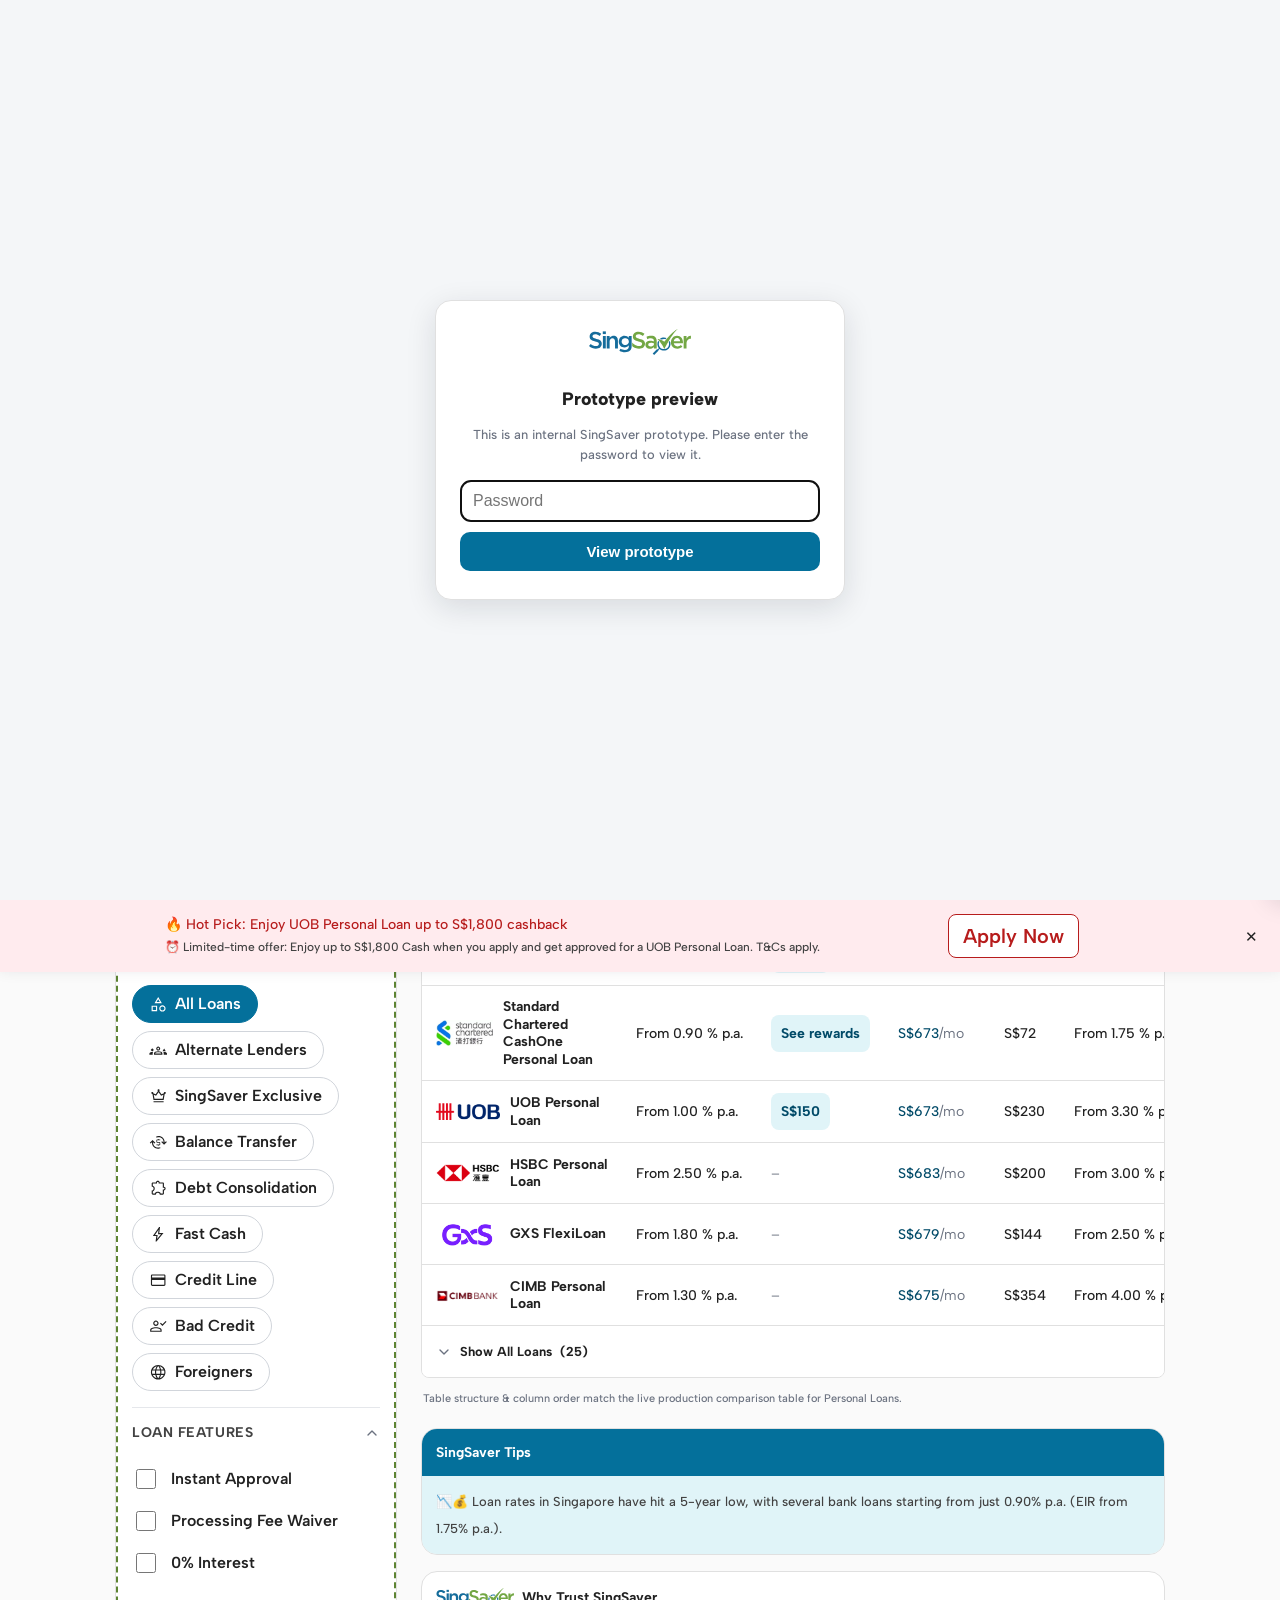
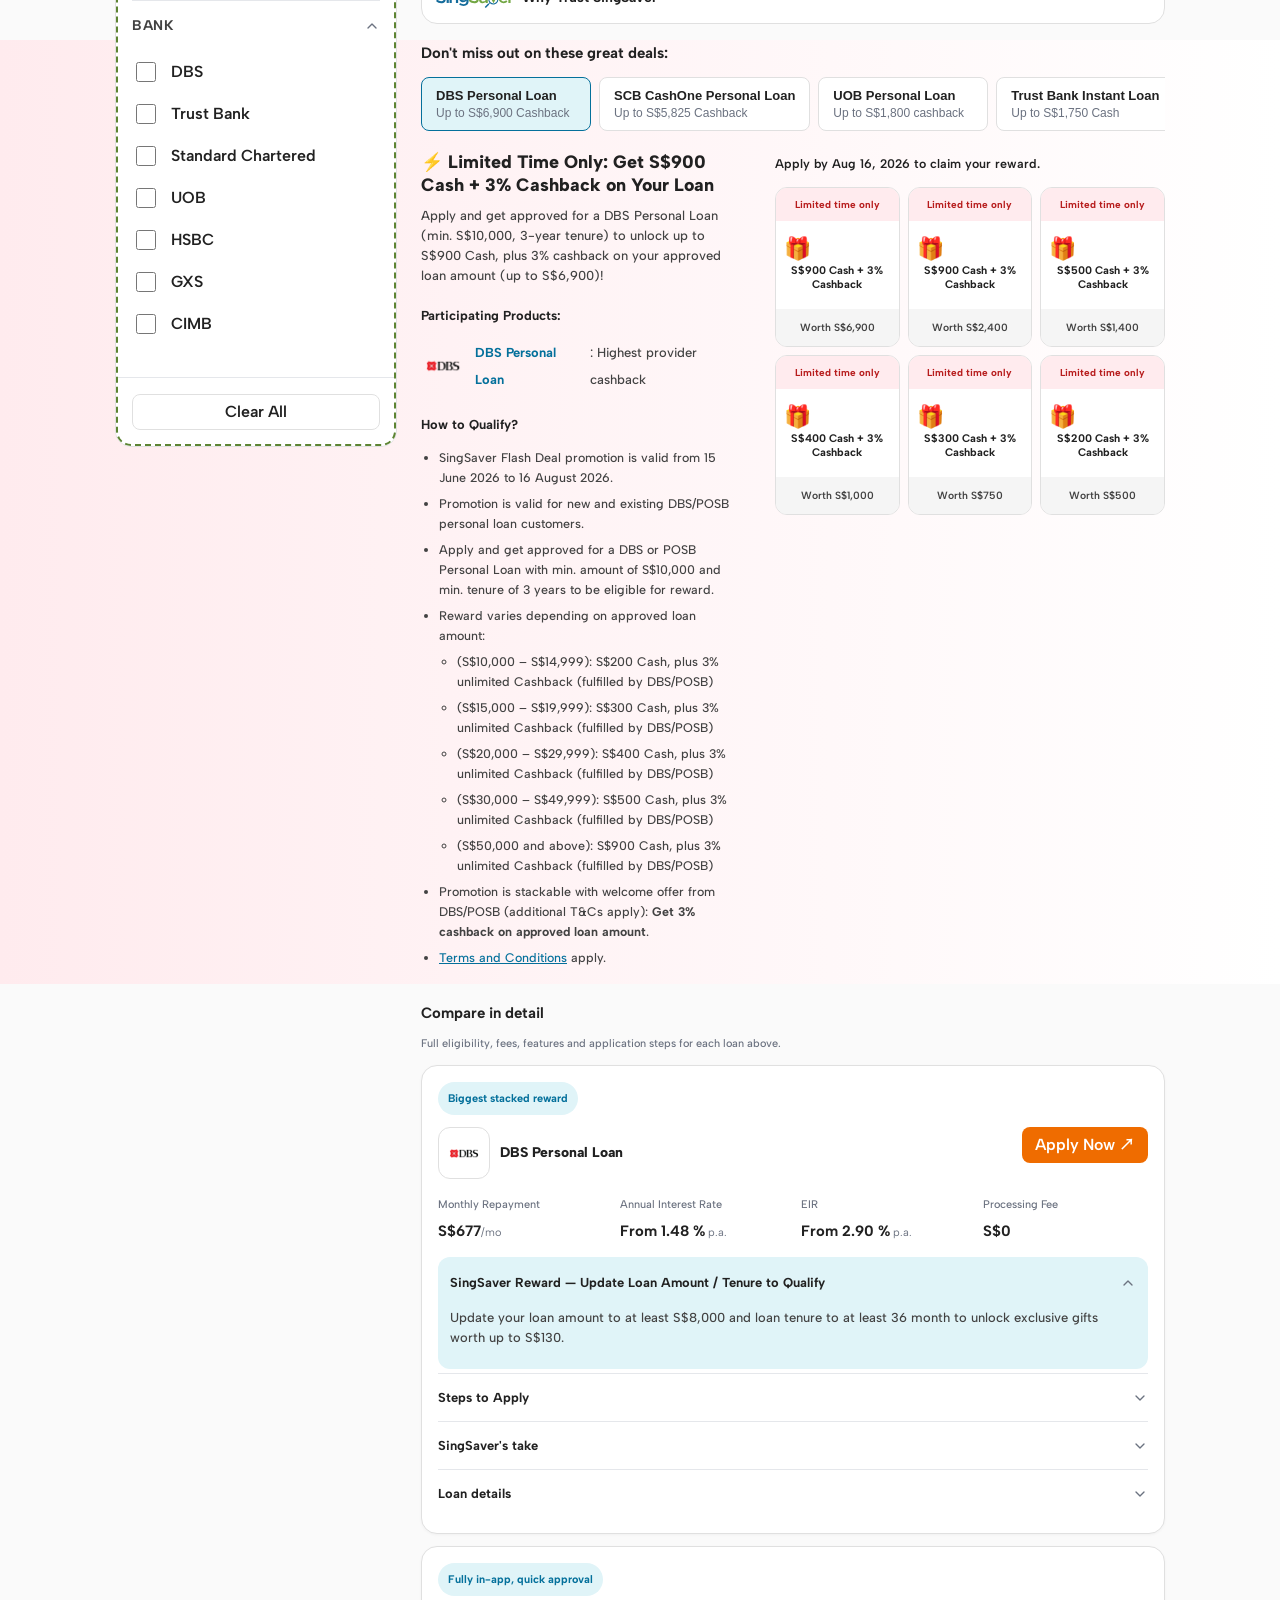
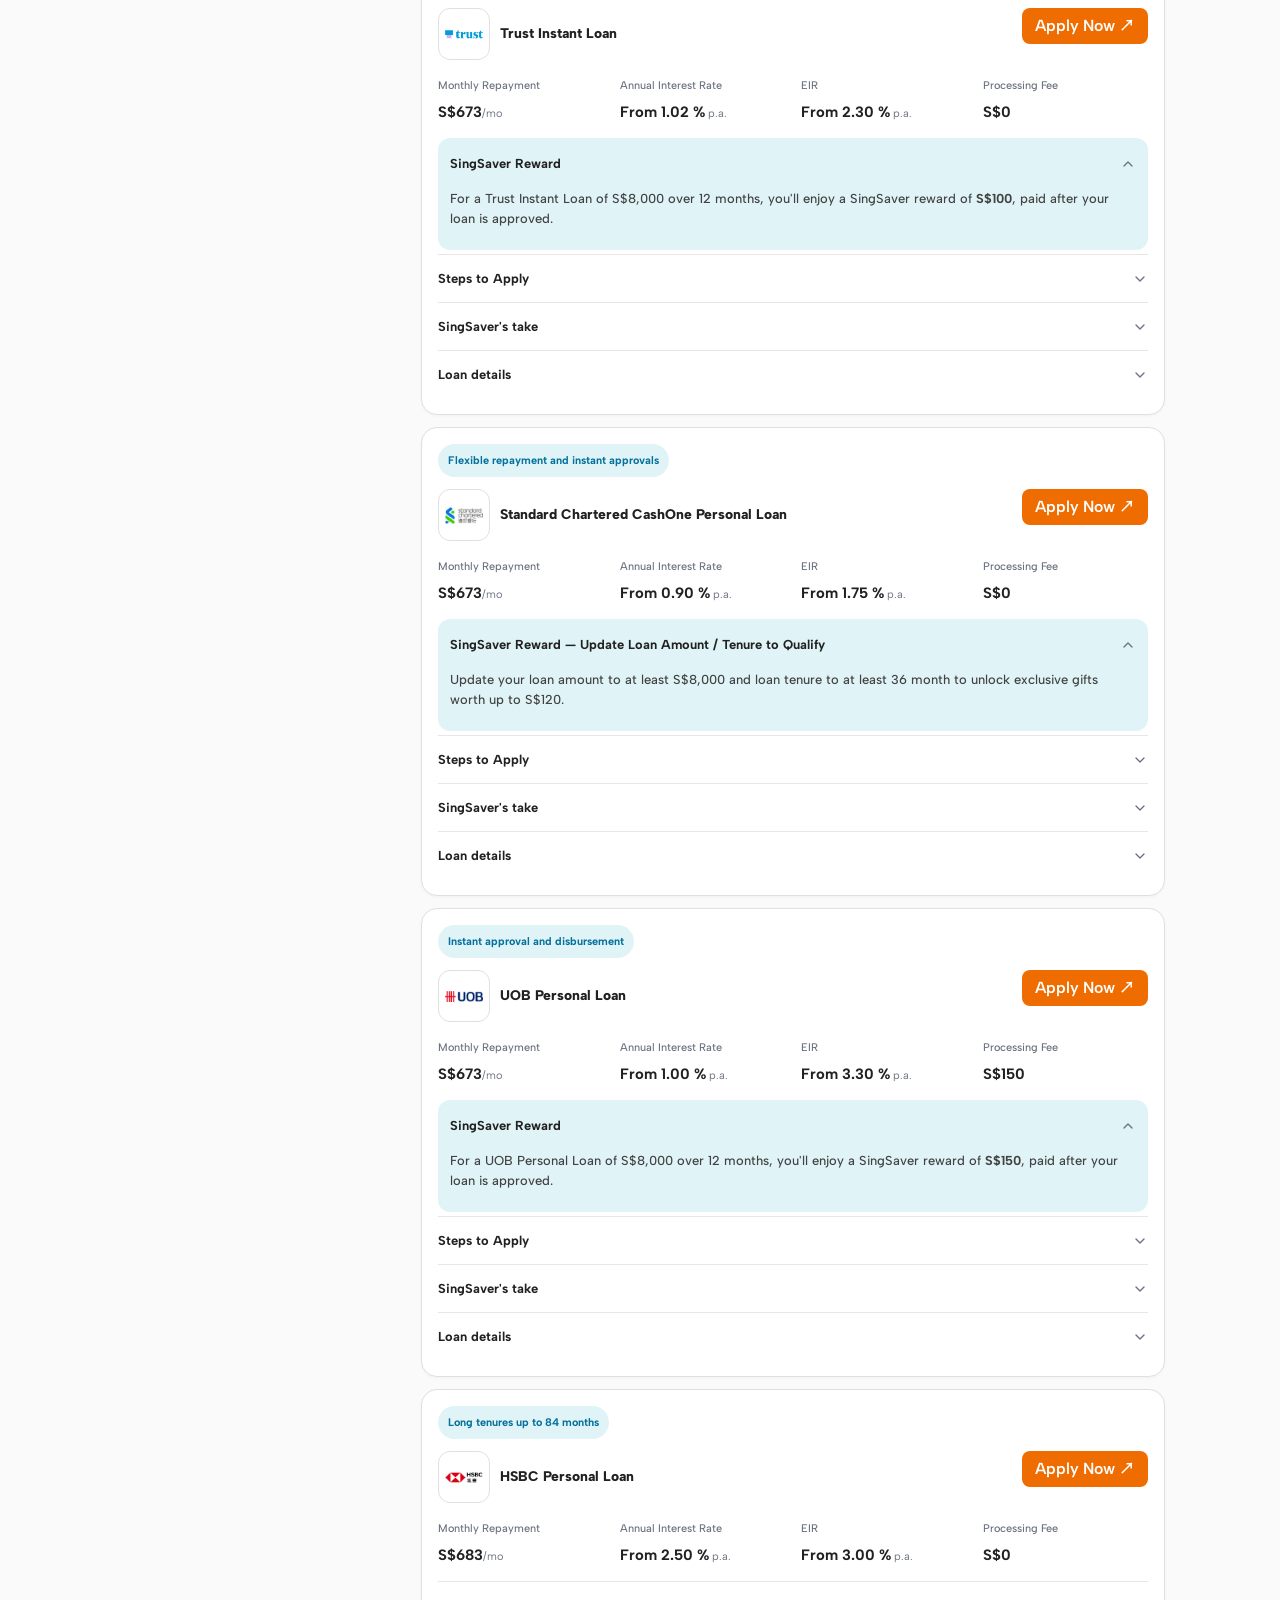
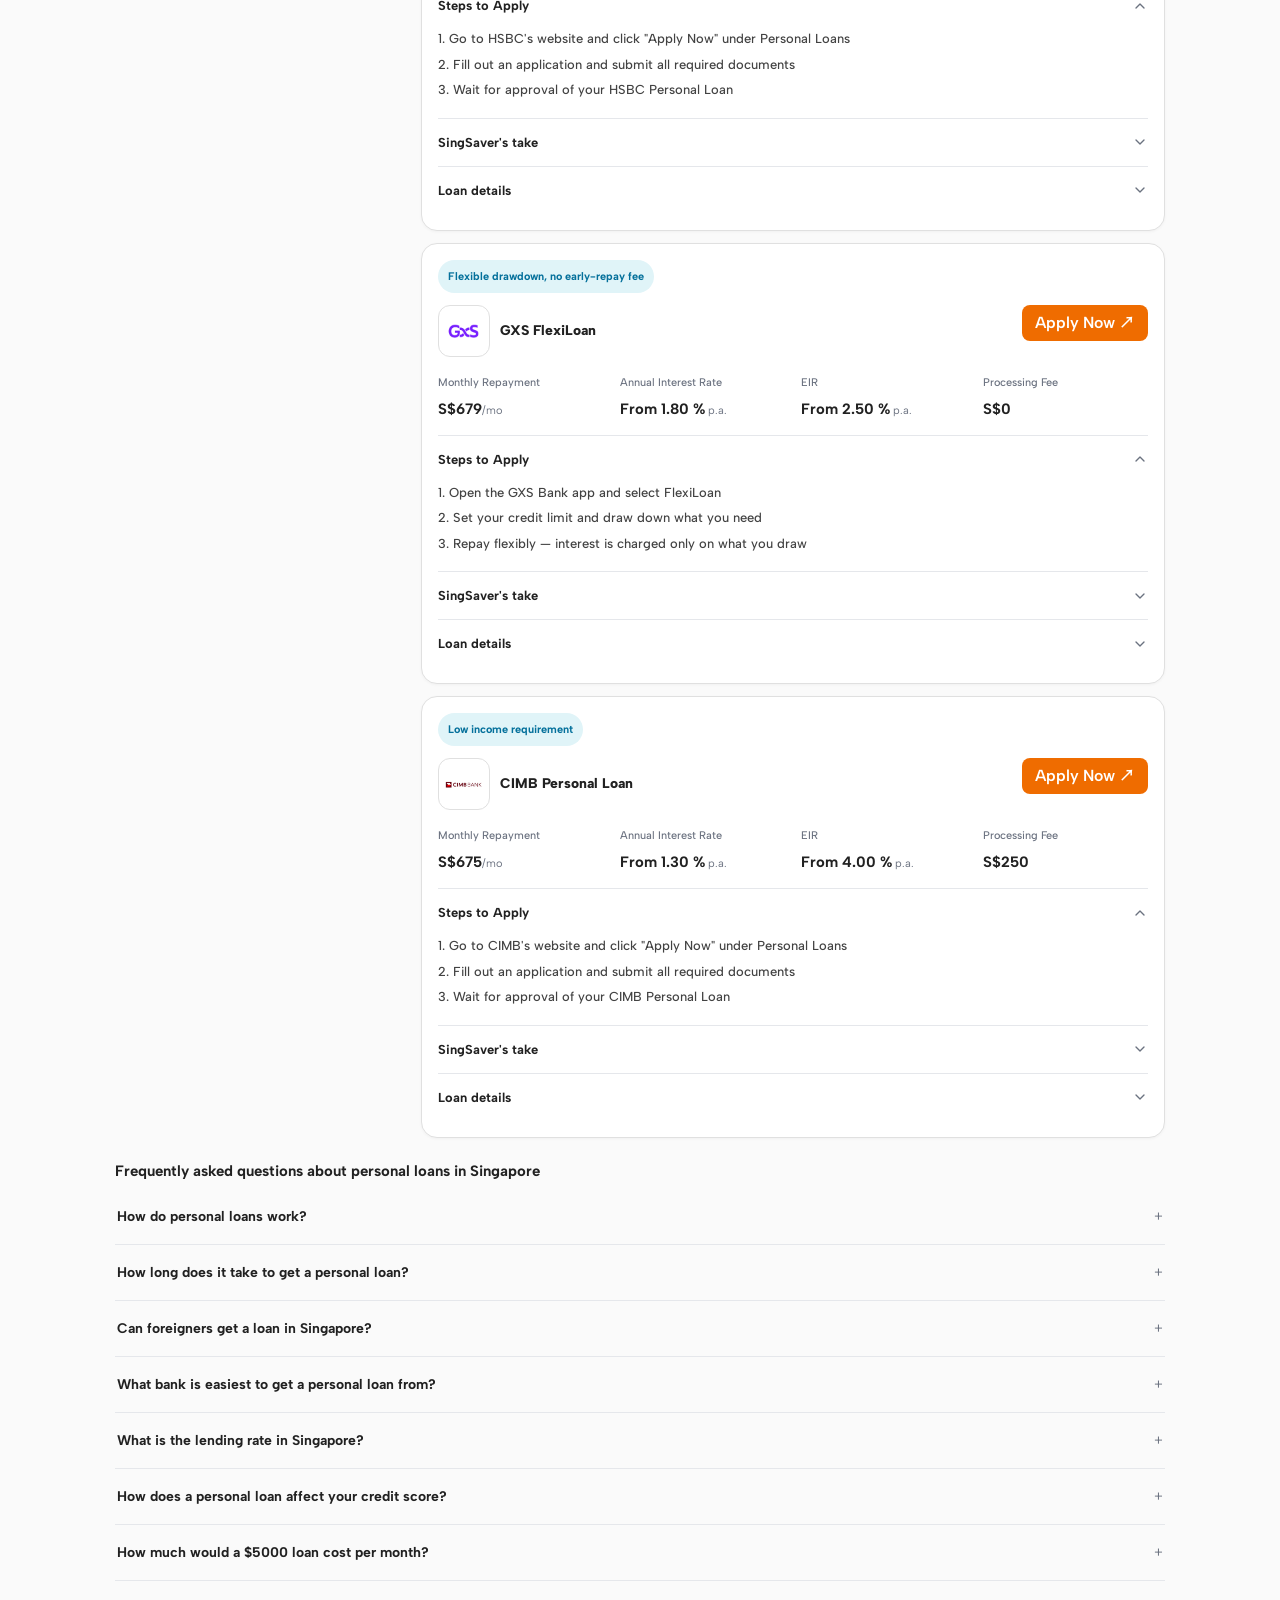
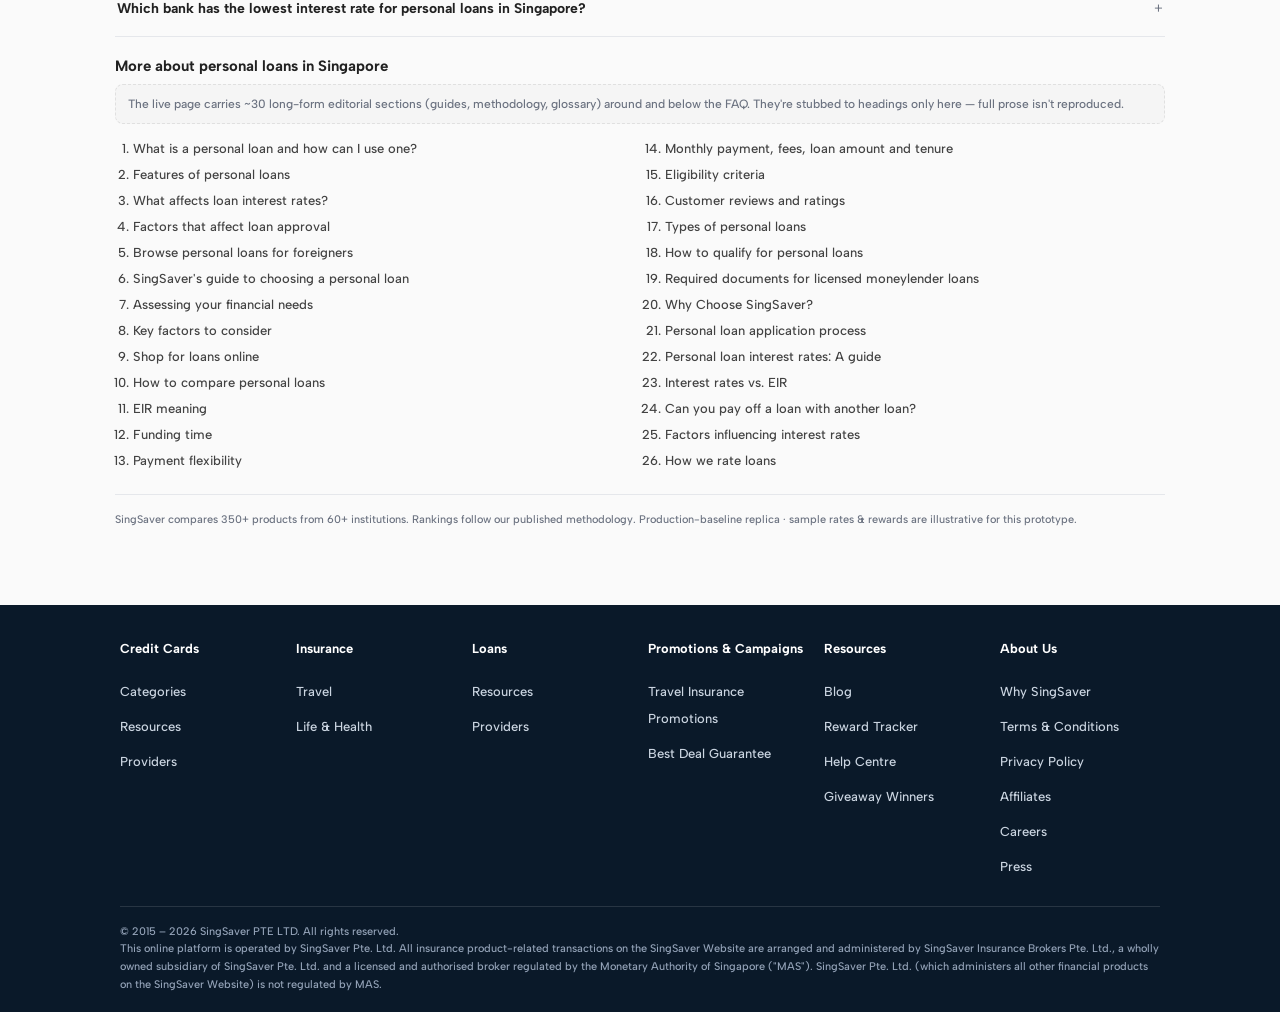
==== change1/index.html @ 2ae1ba68 "Add change1/ — standalone Change 1 (Sort & Filter) build: view locked to change1, toggle trimmed to " ====
<!DOCTYPE html>
<html lang="en" class="brand-singsaver">
<head>
<meta charset="utf-8">
<meta name="viewport" content="width=device-width, initial-scale=1">
<title>SingSaver Personal Loans — redesign (Steps 1–2: Sort &amp; Filter, Calculator + eligibility)</title>
<link rel="stylesheet" href="assets/fonts.css">
<link rel="stylesheet" href="assets/tokens.css">
<link rel="stylesheet" href="assets/grid.css">
<link rel="stylesheet" href="assets/components/buttons.css">
<style>
  body { background: var(--fill-base); color: var(--text-primary); margin:0; }
  .baseline-tag { background:#0f172a; color:#fff; font-size:11px; font-weight:700; text-align:center; padding:5px; letter-spacing:.02em; }

  /* Site header + nav — real TheHeader/DropdownMenu/AccountButton (cms-components):
     one flex row = hamburger(mobile)+logo | centred desktop nav | Log in text (desktop) + round avatar (always). */
  .site { position:relative; z-index:40; background:var(--fill-card); border-bottom:1px solid var(--borders-default); display:flex; align-items:center; gap:10px; padding:10px 14px; }
  .site__menu { border:0; background:none; font-size:20px; cursor:pointer; color:var(--text-primary); width:34px; height:34px; border-radius:8px; flex-shrink:0; }
  .site__menu:hover { background:var(--fill-primary-light); }
  .site__logo { height:22px; flex-shrink:0; }
  .site__right { display:flex; align-items:center; gap:12px; margin-left:auto; flex-shrink:0; }
  .site__login { display:none; font-weight:700; font-size:14px; color:var(--fill-primary-dark); text-decoration:none; }
  .site__acct { border:0; cursor:pointer; width:32px; height:32px; border-radius:50%; background:var(--fill-primary); color:#fff; display:flex; align-items:center; justify-content:center; font-size:15px; flex-shrink:0; }
  .site__nav { display:none; }
  .site__nav.open { display:flex; flex-direction:column; position:absolute; top:100%; left:0; right:0; background:var(--fill-card); border-bottom:1px solid var(--borders-default); padding:4px 14px 10px; box-shadow:0 8px 16px rgba(15,23,42,.10); }
  .site__nav.open a { padding:9px 0; font-size:14px; font-weight:600; color:var(--text-primary); text-decoration:none; border-bottom:1px solid var(--borders-soft); }
  .site__nav.open a:last-child { border-bottom:0; }
  @media(min-width:1024px){
    .site__menu{display:none}
    .site__nav{display:flex !important; position:static; flex-direction:row; flex:1; gap:22px; justify-content:center; box-shadow:none; border-bottom:0; padding:0; background:none}
    .site__nav a{padding:10px 0; border-bottom:0; font-size:14px; font-weight:700; color:var(--text-secondary); text-decoration:none}
    .site__nav a:hover{color:var(--text-primary)}
    .site__login{display:inline-block}
  }

  /* Announcement bar — real "top-page-sticky-content" campaign banner */
  .annbar { display:flex; align-items:center; justify-content:space-between; gap:10px; background:linear-gradient(to right, var(--fill-primary-dark), var(--fill-primary)); color:#fff; padding:8px 14px; font-size:12px; line-height:1.4; }
  .annbar.hidden { display:none; }
  .annbar__txt { flex:1; min-width:0; }
  .annbar__link { color:#fff; text-decoration:underline; font-weight:700; white-space:nowrap; cursor:pointer; }
  .annbar__x { border:0; background:none; color:#fff; opacity:.85; cursor:pointer; font-size:13px; width:26px; height:26px; border-radius:8px; flex-shrink:0; }
  .annbar__x:hover { background:rgba(255,255,255,.18); }

  .crumb { font-size:12px; color:var(--text-muted); margin:10px 0 8px; }
  .wrap { max-width: 1130px; margin: 0 auto; padding: var(--space-3) var(--space-4) var(--space-10); box-sizing:border-box; }
  @media (min-width:768px){ .wrap { padding-left:24px; padding-right:24px; } }
  @media (min-width:1280px){ .wrap { padding-left:40px; padding-right:40px; } }

  .head h1 { font-size: 20px; line-height: 1.22; margin: 0 0 4px; }
  .head__meta { color: var(--text-muted); font-size: 12px; margin: 0 0 6px; }
  .intro-wrap { position:relative; }
  .intro-txt { font-size:13px; line-height:1.5; color: var(--text-secondary); margin:0; overflow:hidden; }
  .intro-txt.clamped { display:-webkit-box; -webkit-line-clamp:2; -webkit-box-orient:vertical; }
  .intro-more { border:0; background:none; color: var(--text-link); font-weight:700; font-size:13px; cursor:pointer; padding:4px 0 0; text-decoration:underline; }

  /* Persona filter tabs — real live labels/order/emoji, horizontal scroll strip of pill links */
  .tabs { display:flex; gap:8px; overflow-x:auto; scrollbar-width:none; padding:10px 0 6px; margin-bottom:2px; }
  .tabs::-webkit-scrollbar { display:none; }
  .tabpill { flex:0 0 auto; border:1px solid var(--borders-form-default); background:var(--fill-card); border-radius:var(--r-pill); padding:7px 14px; font-size:13px; font-weight:600; color:var(--text-primary); text-decoration:none; white-space:nowrap; }
  .tabpill.on { background:var(--fill-primary); border-color:var(--fill-primary); color:var(--text-on-dark); }

  /* Quick Summary */
  .qsum { margin: var(--space-2) 0; }
  .qsum > summary { list-style:none; cursor:pointer; font-weight:700; color:var(--text-primary); font-size:14px; padding:8px 0; display:flex; align-items:center; gap:6px; }
  .qsum > summary::-webkit-details-marker{display:none}
  .qsum__icon { font-weight:400; }
  .qsum__body { font-size:13px; color:var(--text-secondary); padding:2px 0 10px; line-height:1.5; }

  /* Fastest Fulfilment banner (real HeroCampaingFeature block) */
  .promo-card { display:flex; gap:12px; align-items:flex-start; border:1px solid var(--borders-default); border-radius: var(--r-card); background:var(--fill-card); padding: var(--space-3); margin: var(--space-3) 0; }
  .promo-card__ic { width:56px; height:56px; flex-shrink:0; border-radius:var(--r-card-inner); background:var(--fill-primary-light); display:flex; align-items:center; justify-content:center; font-size:26px; }
  .promo-card__body { min-width:0; }
  .promo-card b { font-size:14px; display:block; margin-bottom:2px; }
  .promo-card p { margin:2px 0 0; font-size:13px; color:var(--text-secondary); line-height:1.45; }
  .promo-card p.clamped { display:-webkit-box; -webkit-line-clamp:2; -webkit-box-orient:vertical; overflow:hidden; }
  .promo-card__more { border:0; background:none; color:var(--text-link); font-weight:700; font-size:12px; cursor:pointer; padding:4px 0 0; text-decoration:underline; }

  /* Loan Amount + Tenure calculator (real PersonalLoanFilter — 2 fields, sticky) */
  .calc { position:sticky; top:0; z-index:20; background:var(--fill-base); padding: var(--space-2) 0; margin-bottom:2px; }
  .calc__row { display:flex; gap:10px; }
  .calc__fld { flex:1; min-width:0; display:flex; flex-direction:column; gap:6px; }
  .calc__lbl { display:flex; align-items:center; gap:4px; font-size:12px; font-weight:600; color:var(--text-secondary); }
  .calc__help { color:var(--text-muted); cursor:help; font-size:12px; border:1px solid var(--borders-default); border-radius:50%; width:15px; height:15px; display:inline-flex; align-items:center; justify-content:center; line-height:1; }
  .calc__fld input, .calc__fld select { border:1px solid var(--borders-form-default); border-radius: var(--r-button); padding:9px 10px; font:inherit; font-family:var(--font-sans); font-size:16px; font-weight:700; color:var(--text-primary); background:var(--fill-card); width:100%; box-sizing:border-box; }
  .calc__fld input:focus, .calc__fld select:focus { outline:2px solid var(--fill-primary); border-color:transparent; }
  .calc.stuck { box-shadow: 0 4px 10px rgba(15,23,42,.08); border-bottom:1px solid var(--borders-default); }

  /* ============================================================
     CHANGE 2 — the plain 2-field calculator above is production-fidelity
     furniture for Baseline/Change 1 only; under Change 2 it's REPLACED
     entirely (hidden here) by the v20-pattern "Your details" grouped
     block below, which bundles Loan amount + Tenure + Citizenship +
     Monthly income into one collapsible card. */
  body[data-proto-view="change2"] .calc , body[data-proto-view="change3"] .calc , body[data-proto-view="change4"] .calc , body[data-proto-view="change5"] .calc { display:none; }

  /* ============================================================
     CHANGE 2 — "Your details" grouped block (matches prototype-v20.html's
     .details pattern exactly): a single details/summary card — "YOUR
     DETAILS" label + a one-line summary ("S$X · N mths · <citizenship> ·
     S$Y/mo") + an "Edit" affordance in the summary row, with all four
     inputs as its body. Open by default; once it scrolls out of view the
     sticky "Your details" summary bar below takes over (see .sticky-summary
     CSS further down + the IntersectionObserver in the script, also reused
     from v20). Shown only under Change 2 — see body[data-proto-view] rule. */
  .details { display:none; background: var(--fill-card); border:1px solid var(--borders-default); border-radius: var(--r-card-inner); margin-bottom: var(--space-3); }
  body[data-proto-view="change2"] .details , body[data-proto-view="change3"] .details , body[data-proto-view="change4"] .details , body[data-proto-view="change5"] .details { display:block; }
  .details > summary { list-style:none; cursor:pointer; padding: 10px 14px; display:flex; align-items:center; justify-content:space-between; gap: 8px; }
  .details > summary::-webkit-details-marker { display:none; }
  .details__label { font-size:10px; color:var(--text-muted); text-transform:uppercase; letter-spacing:.04em; display:block; }
  .details__summary { font-weight:700; font-size:13px; }
  .details__edit { color: var(--text-link); font-weight:600; font-size:13px; white-space:nowrap; }
  .details__body { padding: 0 14px 14px; display:grid; grid-template-columns:1fr 1fr; gap: 12px; }
  .details .fld label { display:block; font-weight:600; font-size:12px; margin-bottom:4px; }
  .details .imoney, .details .iunit { display:flex; align-items:center; border:1px solid var(--borders-form-default); border-radius: var(--r-button); overflow:hidden; }
  .details .imoney span, .details .iunit span { padding: 0 8px; color:var(--text-muted); font-size:12px; font-weight:600; white-space:nowrap; }
  .details .imoney input, .details .iunit input { border:0; outline:0; width:100%; padding:8px 8px 8px 0; font:inherit; font-size:16px; font-weight:700; color:var(--text-primary); }
  .details .iunit input { padding-left:12px; }
  .details .fld select { width:100%; padding: 8px; border:1px solid var(--borders-form-default); border-radius: var(--r-button); font:inherit; font-family:var(--font-sans); font-size:16px; background:var(--fill-card); color:var(--text-primary); }
  /* v20 groups 4 fields at 2 cols on mobile, growing to 3/5 cols on a narrower (640px) max-width
     page; this redesign's wrap is wider (1130px desktop) and only ever holds these same 4 fields,
     so it steps straight to a single 4-col row at tablet+ rather than v20's 3-then-5 split (which
     would leave an empty 5th cell here). */
  @media (min-width:768px){ .details__body{grid-template-columns:repeat(4,1fr)} }

  .section-h { font-size:15px; font-weight:700; margin: var(--space-4) 0 var(--space-1); }
  .section-hint { font-size:11px; color:var(--text-muted); margin: 0 0 var(--space-2); }

  /* Comparison table — real ComparisonTableBuilder/PLColumnSource structure */
  .pct-section { margin: var(--space-3) 0 var(--space-4); }
  /* .pct-wrap's overflow:hidden purely clips .pct-scroll's rounded corners; overflow:clip gives the
     identical visual clip WITHOUT making .pct-wrap a position:sticky-blocking scroll container (unlike
     hidden/auto, 'clip' doesn't establish one) — kept as a fallback-safe pair (invalid `clip` is simply
     ignored by any engine that doesn't parse it, leaving `hidden` — same look either way) since the new
     sticky header shadow below (FIX 3) lives inside this box and needs to reach past it to the page. */
  .pct-wrap { border:1px solid var(--borders-default); border-radius: var(--r-table); background: var(--fill-card); overflow:hidden; overflow:clip; position:relative; }
  .pct-scroll { overflow-x:auto; -webkit-overflow-scrolling:touch; scrollbar-width:none; box-shadow: inset -10px 0 8px -8px rgba(15,23,42,.14); }
  .pct-scroll::-webkit-scrollbar { display:none; }
  .pct-table { border-collapse:separate; border-spacing:0; width:100%; min-width:760px; background:var(--fill-card); }
  .pct-table th, .pct-table td { padding:12px 14px; text-align:left; white-space:nowrap; vertical-align:middle; }
  /* No column/vertical grid-lines and no inter-row vertical rules on live — only a
     subtle horizontal row separator (border-top) on a white background (verified: ComparisonTableBuilder.tsx
     never adds a vertical border between tbody cells; this replica drops the header's border-l too so nothing reads as a grid). */
  .pct-table td { font-size:13px; font-weight:500; }
  .pct-table thead th { background:var(--fill-alternative-1); font-size:14px; font-weight:700; color:var(--text-primary); white-space:normal; line-height:1.3; }
  .pct-table tbody td { border-top:1px solid var(--borders-default); }
  .pct-table tbody tr:hover td { background:var(--fill-base); }
  @media (min-width:768px){
    .pct-table thead th { font-size:15px; }
    .pct-table td { font-size:14px; }
  }
  .pct-sticky { position:sticky; left:0; z-index:2; background:var(--fill-card); }
  .pct-table thead th.pct-sticky { background:var(--fill-alternative-1); z-index:3; }
  .pct-table tbody tr:hover td.pct-sticky { background:var(--fill-base); }

  /* ============================================================
     STAKEHOLDER-REVIEW FIX 3 — sticky HEADER ROW during vertical scroll (previously only the first
     COLUMN, .pct-sticky, was sticky; the header row scrolled away with the body). Real caveat this
     had to solve: the table's own `<thead>` lives inside .pct-scroll, and .pct-scroll MUST keep real
     overflow-x:auto for horizontal drag on narrow screens — but per the CSS Overflow spec, an element
     can't have a real scrolling x-axis while its y-axis stays invisible to position:sticky's ancestor
     search: pairing overflow-x:auto with any non-'visible' overflow-y (auto, hidden, OR clip — verified
     empirically: 'clip' paired with a scrolling sibling axis is itself demoted to 'hidden' by the UA,
     since the two axes must agree to actually clip-without-scrolling) always turns .pct-scroll into a
     bona fide scroll container, which traps `position:sticky;top` on anything inside it — it can only
     ever stick to the inside of .pct-scroll's own (here, non-scrolling, content-height) box, never to
     the real page. There is no single-element CSS `overflow` combination that lets one axis genuinely
     scroll while the other stays transparent to an ancestor sticky search.

     Fix: don't make the REAL <thead> (inside .pct-scroll) sticky at all — instead add a lightweight
     "shadow" duplicate header (#pctHeadShadow, markup right before .pct-scroll in .pct-wrap) that is
     NOT inside .pct-scroll, so `position:sticky;top:0` on it correctly escapes past .pct-wrap
     (overflow:clip, confirmed non-blocking above) to the real page/viewport. Its own wrapper is
     height:0/overflow:visible so it reserves zero space in flow — before any scroll it sits exactly on
     top of (and pixel-for-pixel matches) the real header underneath, so there's no visible seam or
     duplicate row; once the page scrolls past it, it's the one that visibly stays pinned while the real
     header (still in normal flow inside .pct-scroll) scrolls away beneath it. Column widths are copied
     from the real, already-correctly-laid-out header cells via JS (syncHeadShadow(), called after every
     render()/resize — see script) rather than left to independent auto-layout, so the shadow can never
     drift out of alignment with the real columns below it. Its own inner clip strip is a genuine
     overflow-x:auto container (scrollLeft kept in lockstep with the real .pct-scroll on every 'scroll'
     event — see initHeadShadowSync() in the script) purely so its own first cell can reuse the exact
     same `.pct-sticky` class/mechanism as the real table for the left-pinned "Loan" corner — meaning the
     corner cell is provably pinned on BOTH axes by the same, already-proven CSS this page already uses
     for the real table's first column, just running inside the new shadow instead. aria-hidden since
     it's a purely-visual duplicate of the real (still-present, still-accessible) <thead>. */
  .pct-head-shadow { position:sticky; top:0; height:0; overflow:visible; z-index:6; pointer-events:none; }
  .pct-head-shadow__clip { overflow-x:auto; overflow-y:hidden; scrollbar-width:none; }
  .pct-head-shadow__clip::-webkit-scrollbar { display:none; }
  .pct-head-shadow .pct-table { table-layout:fixed; }
  @media (min-width:1280px){ .pct-head-shadow .pct-table { min-width:100%; } }
  .pct-loan { display:flex; align-items:center; gap:10px; min-width:172px; }
  .pct-loan img { height:26px; width:auto; max-width:64px; object-fit:contain; flex-shrink:0; }
  .pct-loan span { font-weight:700; font-size:13px; color:var(--text-primary); white-space:normal; line-height:1.25; }
  .pct-reward { border:0; background:var(--fill-primary-light); padding:5px 10px; font:inherit; font-weight:700; font-size:13px; color:var(--fill-primary-dark); cursor:pointer; text-align:left; border-radius:var(--r-tooltip); }
  .pct-reward:hover { background:var(--fill-primary-subtle,#e3edff); }
  .pct-reward.pct-na { background:none; padding:0; color:var(--text-muted); font-weight:400; cursor:pointer; }
  .pct-reward.pct-na:hover { background:none; text-decoration:underline; }
  .mhg-btn--outline-cta { background:var(--fill-card); color:var(--buttons-cta); border-color:var(--buttons-cta); }
  .mhg-btn--outline-cta:hover:not(:disabled):not([aria-disabled="true"]) { background:var(--fill-alternative-1); color:var(--buttons-cta-hover); border-color:var(--buttons-cta-hover); }
  .pct-monthly { font-weight:700; color:var(--fill-primary-dark); }
  .pct-src { font-size:11px; color:var(--text-muted); margin:8px 2px 0; }
  @media (min-width:768px){ .pct-loan span, .pct-reward { font-size:14px; } }
  @media (min-width:1280px){ .pct-table { min-width:100%; } }

  /* Show All Loans — real chevron header + logo strip, part of the ComparisonTable component */
  .showall { border-top:1px solid var(--borders-default); background:var(--fill-card); }
  .showall > summary { list-style:none; cursor:pointer; padding:12px 14px; font-weight:700; font-size:13px; display:flex; align-items:center; gap:8px; }
  .showall > summary::-webkit-details-marker { display:none; }
  .showall__chev { display:inline-flex; width:16px; height:16px; color:var(--text-muted); transition:transform .2s; }
  .showall[open] .showall__chev { transform:rotate(180deg); }
  .chev-caret { width:14px; height:14px; vertical-align:middle; margin-left:2px; transition:transform .15s ease; }
  .details[open] > summary .details__edit .chev-caret { transform:rotate(180deg); }
  .mcarousel__chev { width:20px; height:20px; }
  .showall__body { padding:0 14px 14px; }
  .showall__note { font-size:12px; color:var(--text-muted); margin:0 0 10px; }
  .showall__strip { display:flex; flex-wrap:wrap; gap:8px; }
  .showall__chip { border:1px solid var(--borders-default); border-radius:999px; padding:6px 12px; font-size:13px; font-weight:600; color:var(--text-primary); background:var(--fill-alternative-1); }

  /* SingSaver Tips */
  .tips { border-radius: var(--r-card); overflow:hidden; border:1px solid var(--borders-default); margin: var(--space-4) 0; }
  .tips__h { background: var(--fill-primary); color:var(--text-on-dark); font-weight:700; padding:10px 14px; font-size:14px; }
  .tips__b { background: var(--fill-primary-light); padding:12px 14px; font-size:13px; color:var(--text-secondary); }

  /* Why Trust SingSaver */
  .wts { border:1px solid var(--borders-default); border-radius: var(--r-card); background: var(--fill-card); margin: var(--space-3) 0; }
  .wts > summary { list-style:none; cursor:pointer; padding:12px 14px; display:flex; align-items:center; gap:8px; font-weight:700; font-size:14px; }
  .wts > summary::-webkit-details-marker { display:none; }
  .wts img { height:20px; }
  .wts__body { padding:0 14px 14px; font-size:13px; color:var(--text-secondary); line-height:1.55; }
  .wts__body ul { margin:8px 0 0; padding-left:18px; }
  .wts__body li { margin-bottom:6px; }

  /* "Don't miss out on these great deals" — real Promotional Campaigns PL block
     (fe-services CreditCardPromotion.tsx + ComponentCredtiCardPromotion/* — the actual component the live PL page
     renders for this section, NOT the generic PromotionalBanner). Deal tabs across the top; selected deal =
     left column (title/blurb/Participating Products/How to Qualify) + right column (reward-tier gift grid). */
  .promoblk { margin: var(--space-4) 0; }
  .promoblk__h { font-size:15px; font-weight:700; margin:0 0 10px; }
  .promoblk__tabs { display:flex; gap:8px; overflow-x:auto; scrollbar-width:none; padding-bottom:4px; margin-bottom:16px; }
  .promoblk__tabs::-webkit-scrollbar { display:none; }
  .promoblk__tab { flex:0 0 auto; text-align:left; border:1px solid var(--borders-default); background:var(--fill-card); border-radius:8px; padding:10px 14px; cursor:pointer; min-width:170px; }
  .promoblk__tab b { display:block; font-size:13px; color:var(--text-primary); line-height:1.3; }
  .promoblk__tab span { font-size:12px; color:var(--text-muted); }
  .promoblk__tab.on { background:var(--fill-primary-light); border-color:var(--fill-primary); }
  .promoblk__body { display:flex; flex-direction:column; gap:20px; }
  .promoblk__left { min-width:0; }
  .promoblk__title { font-size:18px; font-weight:800; margin:0 0 8px; line-height:1.3; }
  .promoblk__blurb { font-size:13px; color:var(--text-secondary); line-height:1.55; margin:0 0 14px; }
  .promoblk__h4 { font-size:13px; font-weight:700; margin:0 0 8px; }
  .promoblk__product { display:flex; align-items:center; gap:10px; margin-bottom:16px; }
  .promoblk__product img { height:22px; width:auto; max-width:56px; object-fit:contain; flex-shrink:0; }
  .promoblk__prodname { font-weight:700; color:var(--text-link); font-size:13px; }
  .promoblk__prodlabel { font-size:13px; color:var(--text-secondary); }
  .promoblk__qual { font-size:12.5px; line-height:1.6; color:var(--text-secondary); margin:0 0 16px; padding-left:18px; }
  .promoblk__qual li { margin-bottom:6px; }
  .promoblk__qual ul { margin:6px 0; padding-left:18px; }
  .promoblk__qual a { color:var(--text-link); text-decoration:underline; }
  .promoblk__tbl { width:100%; border-collapse:collapse; font-size:12px; margin:6px 0 12px; }
  .promoblk__tbl th, .promoblk__tbl td { border:1px solid var(--borders-default); padding:6px 8px; text-align:left; }
  .promoblk__tbl th { background:var(--fill-alternative-1); font-weight:700; }
  .promoblk__right { min-width:0; }
  .promoblk__applyby { font-size:12.5px; font-weight:600; color:var(--text-primary); margin:0 0 10px; }
  .promoblk__grid { display:grid; grid-template-columns:repeat(3,1fr); gap:8px; }
  .gifttile { border:1px solid var(--borders-default); border-radius:12px; overflow:hidden; background:var(--fill-card); display:flex; flex-direction:column; }
  .gifttile__tag { background:var(--highlight-red-light); color:var(--highlight-red-dark); font-size:10px; font-weight:700; text-align:center; padding:3px 4px; }
  .gifttile__body { flex:1; display:flex; align-items:center; justify-content:center; padding:12px 8px; min-height:64px; }
  .gifttile__ic { font-size:22px; line-height:1; margin-bottom:4px; }
  .gifttile__amt { font-size:11px; font-weight:700; color:var(--text-primary); text-align:center; line-height:1.3; }
  .gifttile__worth { background:var(--fill-alternative-1); color:var(--text-secondary); font-size:10.5px; font-weight:600; text-align:center; padding:5px 4px; }
  /* Real component renders the gift grid inline in the left column on mobile/tablet (ProductCampaignGifts,
     "block lg:hidden"), and as its own right column on desktop ("hidden lg:block") — not both at once. */
  .promoblk__giftslot--mobile { display:block; margin:0 0 16px; }
  .promoblk__giftslot--desktop { display:none; }
  @media (min-width:768px){
    .promoblk__body { flex-direction:row; justify-content:space-between; gap:32px; }
    .promoblk__left { flex:1; max-width:636px; }
    .promoblk__right { flex-shrink:0; width:340px; }
    .promoblk__grid { grid-template-columns:repeat(3,1fr); }
    .promoblk__giftslot--mobile { display:none; }
    .promoblk__giftslot--desktop { display:block; }
  }
  @media (min-width:1280px){ .promoblk__right { width:390px; } }

  /* ============================================================
     BASELINE-FIDELITY FIX 1 — full-bleed campaign background tint that
     switches per selected deal tab. Real component: fe-services
     src/components/cms/components-user/ComponentCredtiCardPromotion/
     ProductCampaignBackground.tsx ("ProductsCampaignBackground") +
     helpers/getColorSchema.ts — an absolutely-positioned, full-bleed div
     sits behind the whole block; its gradient = the active campaign's
     CMS-configured `color` field (green/red/blue/yellow/orange) resolved
     to `linear-gradient(to right, var(--colors-campaign-{c}-1), white)`.
     Those --colors-campaign-* vars are CMS/Figma-only and aren't in this
     repo's tokens.css, so APPROXIMATED with the closest existing tokens:
     DBS + UOB both use the "red" schema (--highlight-red-light →
     --fill-card, i.e. rose/pink); SCB + Trust both use the "green" schema
     (--highlight-green-light → --fill-card, mint). The real component only
     has 5 discrete colour keys, so two campaigns sharing one key is
     expected — the "rose" vs "very light pink" / "mint" vs "light
     mint-green" difference the brief describes reads as a difference in
     surrounding copy/tile density, not a distinct colour value.
     Full-bleed is done by JS-measuring the true viewport width + the
     block's own offset from the viewport edge (layoutCampaignBg() below),
     not the `100vw` CSS trick (which overflows the page by the
     scrollbar's width) — a more robust rebuild of the same idea the real
     component uses (a `visualViewport`-driven inline pixel width). This
     is unaffected by the Sort & Filter left column below (the tint is
     measured off .promoblk's own live position, not assumed centering). */
  .promoblk { position:relative; z-index:0; }
  .promoblk__bg { position:absolute; top:0; bottom:0; left:0; z-index:-1; pointer-events:none; transition:background .3s ease; }
  .promoblk__bg--pink  { background: linear-gradient(to right, var(--highlight-red-light), var(--fill-card)); }
  .promoblk__bg--green { background: linear-gradient(to right, var(--highlight-green-light), var(--fill-card)); }

  /* Product detail cards (real cms-components ProductCard/ set) */
  .cards { display:flex; flex-direction:column; gap: var(--space-3); }
  .loan { border:1px solid var(--borders-default); border-radius: var(--r-card); background: var(--fill-card); padding: var(--space-4); box-shadow: var(--shadow-card); }
  .loan__tag { display:inline-block; background: var(--fill-primary-light); color: var(--text-link); font-size:11px; font-weight:700; border-radius: var(--r-pill); padding:3px 10px; margin-bottom: var(--space-3); }
  .loan__head { display:flex; flex-direction:column; align-items:stretch; gap:12px; margin-bottom: var(--space-3); }
  .loan__id { display:flex; align-items:center; gap:10px; min-width:0; }
  .loan__logobox { display:flex; align-items:center; justify-content:center; flex-shrink:0; width:52px; height:52px; box-sizing:border-box; padding:6px; border:1px solid var(--borders-default); border-radius: var(--r-card-inner); background: var(--fill-card); }
  .plogo-lg { max-width:100%; max-height:100%; object-fit:contain; display:block; }
  .loan__name { font-weight:800; font-size:14px; line-height:1.3; color:var(--text-primary); }
  .loan__ctawrap .mhg-btn { width:100%; }
  @media (min-width: 768px){ .loan__head{flex-direction:row;align-items:flex-start;justify-content:space-between;gap:10px} .loan__ctawrap .mhg-btn{width:auto} }

  .loan__grid2 { display:grid; grid-template-columns:1fr 1fr; gap:10px 16px; margin: var(--space-3) 0; }
  .g2 .l { font-size:11px; color:var(--text-muted); } .g2 .v { font-size:15px; font-weight:700; } .g2 .v small{font-weight:400;font-size:11px;color:var(--text-muted)}
  @media (min-width: 768px){ .loan__grid2{grid-template-columns:repeat(4,1fr)} }

  .acc { border-top:1px solid var(--borders-soft); }
  .acc > summary { list-style:none; cursor:pointer; padding:10px 0; display:flex; align-items:center; justify-content:space-between; font-weight:700; font-size:13px; }
  .acc > summary::-webkit-details-marker { display:none; }
  .acc > summary::after { content:""; flex-shrink:0; width:16px; height:16px; background-color:var(--text-muted); -webkit-mask:url("data:image/svg+xml,%3Csvg xmlns='http://www.w3.org/2000/svg' viewBox='0 0 24 24'%3E%3Cpath d='M6 9l6 6 6-6' fill='none' stroke='black' stroke-width='2' stroke-linecap='round' stroke-linejoin='round'/%3E%3C/svg%3E") center/contain no-repeat; mask:url("data:image/svg+xml,%3Csvg xmlns='http://www.w3.org/2000/svg' viewBox='0 0 24 24'%3E%3Cpath d='M6 9l6 6 6-6' fill='none' stroke='black' stroke-width='2' stroke-linecap='round' stroke-linejoin='round'/%3E%3C/svg%3E") center/contain no-repeat; transition:transform .15s ease; } .acc[open] > summary::after { transform:rotate(180deg); }
  .acc__body { padding: 0 0 12px; font-size:12px; color:var(--text-secondary); }
  .acc--reward { background:var(--fill-primary-light); border-radius:var(--r-card-inner); border-top:0; padding:0 12px; margin:0 0 4px; }
  .acc--reward > summary { padding:12px 0; }
  .acc--reward .acc__body { padding-bottom:14px; }
  .offer-blurb { font-size:13px; color:var(--text-secondary); margin:0 0 8px; line-height:1.5; }
  .dlrow { display:flex; justify-content:space-between; gap:12px; padding:6px 0; font-size:14px; }
  .dlrow .k { color:var(--text-secondary); } .dlrow .v { font-weight:700; color:var(--text-primary); text-align:right; }
  .featlist { list-style:none; margin:6px 0 0; padding:0; display:flex; flex-direction:column; gap:8px; }
  .featlist li { display:flex; gap:8px; font-size:13px; color:var(--text-secondary); align-items:flex-start; line-height:1.4; }
  .ic-pro { color:var(--success); font-weight:800; }
  .stepslabel { font-size:11px; font-weight:700; letter-spacing:.04em; text-transform:uppercase; color:var(--text-muted); margin:0 0 6px; }
  .steplist { margin:0 0 4px; padding-left:0; list-style:none; font-size:13px; color:var(--text-secondary); line-height:1.5; }
  .steplist li { margin-bottom:6px; }

  /* FAQ (real, verbatim) */
  .faq { margin:var(--space-5) 0 var(--space-4); }
  .faq__item { border-bottom:1px solid var(--borders-soft); }
  .faq__item > summary { list-style:none; cursor:pointer; padding:14px 2px; font-weight:700; font-size:14px; display:flex; justify-content:space-between; gap:10px; }
  .faq__item > summary::-webkit-details-marker { display:none; }
  .faq__item > summary::after { content:"+"; color:var(--text-muted); font-weight:400; } .faq__item[open] > summary::after { content:"–"; }
  .faq__item p { margin:0 2px 14px; font-size:13px; line-height:1.55; color:var(--text-secondary); }

  /* Long-form editorial section — headings only, stubbed */
  .stub-note { font-size:12px; color:var(--text-muted); background:var(--fill-alternative-1); border:1px dashed var(--borders-default); border-radius:8px; padding:10px 12px; margin:0 0 12px; line-height:1.5; }
  .stub-list { columns:1; margin:0; padding-left:18px; font-size:13px; color:var(--text-secondary); line-height:2; }
  @media (min-width:768px){ .stub-list{columns:2; column-gap:32px;} }

  /* Site footer (real) */
  .site-foot { background:#0a1929; color:#cbd5e1; padding:28px 16px 20px; margin-top:var(--space-5); }
  .site-foot__grid { max-width:1040px; margin:0 auto; display:grid; grid-template-columns:1fr 1fr; gap:22px 16px; }
  .site-foot__col h4 { font-size:13px; font-weight:700; color:#fff; margin:0 0 10px; }
  .site-foot__col a { display:block; font-size:13px; color:#cbd5e1; text-decoration:none; padding:4px 0; }
  .site-foot__col a:hover { color:#fff; }
  .site-foot__legal { max-width:1040px; margin:22px auto 0; border-top:1px solid rgba(255,255,255,.12); padding-top:16px; font-size:11px; color:#94a3b8; line-height:1.6; }
  @media (min-width:768px){ .site-foot__grid { grid-template-columns:repeat(3,1fr); } }
  @media (min-width:1024px){ .site-foot__grid { grid-template-columns:repeat(6,1fr); } }

  .trust-foot { margin-top: var(--space-5); font-size:11px; color: var(--text-muted); border-top:1px solid var(--borders-soft); padding-top: 12px; }

  /* ============================================================
     BASELINE-FIDELITY FIX 2 — sticky bottom "Hot Pick" promo bar
     (currently missing). Real component: fe-services
     src/components/cms/components-user/SimpleStickyFooter.tsx — a CMS-driven
     `ComponentSimpleStickyFooter`: title + RichText content + one Button +
     a colour_shema. The RED scheme = light rose/pink bar background
     (`bg-highlights/red-light`) + a red outline button
     (`border-campaign/red-3`/`text-campaign/red-3`, hover-fills solid) —
     exactly the "light-pink bar / red outline Apply Now" the task
     describes. Approximated with this repo's --highlight-red-light /
     --highlight-red-dark tokens since --colors-campaign-red-3 isn't in
     tokens.css (see new .mhg-btn--outline-red in buttons.css). Behaviour
     matches the real component: hidden until the user has scrolled >10px,
     auto-hides once the site footer scrolls into view (guarded
     IntersectionObserver), dismissible via ✕ — session-only, no
     persistence (matches the real component's plain React state, not
     localStorage/sessionStorage). This is production furniture (fidelity),
     not a Step-1 redesign proposal — never wrapped in "✨ changes". */
  .hotpick { position:fixed; left:0; right:0; bottom:0; z-index:46; background:var(--highlight-red-light); box-shadow:0 -4px 16px rgba(15,23,42,.12); transform:translateY(0); transition:transform .3s ease-out; }
  .hotpick.hidden { transform:translateY(100%); }
  .hotpick__inner { max-width:990px; margin:0 auto; display:flex; flex-direction:column; gap:8px; padding:12px 16px calc(10px + env(safe-area-inset-bottom, 0px)); box-sizing:border-box; }
  .hotpick__main { display:flex; flex-direction:column; gap:4px; min-width:0; }
  .hotpick__title { margin:0; display:flex; align-items:flex-start; justify-content:space-between; gap:10px; font-size:14px; font-weight:700; color:var(--highlight-red-dark); line-height:1.35; }
  .hotpick__titlelink { color:inherit; text-decoration:none; }
  .hotpick__titlelink:hover { text-decoration:underline; }
  .hotpick__body { margin:0; font-size:12px; line-height:1.5; color:var(--text-secondary); }
  .hotpick__cta { display:flex; align-items:center; }
  .hotpick__apply { width:100%; }
  .hotpick__x { border:0; background:none; cursor:pointer; font-size:15px; line-height:1; color:var(--text-primary); flex-shrink:0; width:26px; height:26px; border-radius:6px; }
  .hotpick__x:hover { background:rgba(15,23,42,.06); }
  .hotpick__x--desktop { display:none; }
  @media (min-width:1024px){
    .hotpick__inner { flex-direction:row; align-items:center; justify-content:space-evenly; gap:24px; padding:14px 56px 14px 20px; position:relative; }
    .hotpick__main { flex:1; }
    .hotpick__x--mobile { display:none; }
    .hotpick__x--desktop { display:inline-flex; align-items:center; justify-content:center; position:absolute; right:16px; top:50%; transform:translateY(-50%); }
    .hotpick__apply { width:auto; }
  }
  /* Keep clear of any open drawer/panel so its footer controls (Apply/Close) stay reachable —
     incl. the Sort & Filter drawer added in Step 1, on mobile/tablet where it's an overlay. */
  body:has(.backdrop.open) .hotpick,
  body:has(#sfPanel.open) .hotpick { transform:translateY(100%) !important; }

  /* Reward drawer (real RewardsMobileDrawer / RewardsDesktopDialog / RewardBody shell) */
  .backdrop { position:fixed; inset:0; background:rgba(15,23,42,.5); display:none; z-index:50; } .backdrop.open{display:block}
  .drawer { position:fixed; left:auto; right:0; top:0; bottom:0; width:min(520px,92%); max-width:92%; height:100%; max-height:100%; background:var(--fill-card); border-radius:0; z-index:51; transform:translateX(100%); transition:transform .25s ease; display:flex; flex-direction:column; box-shadow:-8px 0 24px rgba(15,23,42,.18); }
  .drawer.open { transform:translateX(0); }
  .drawer__head { display:flex; align-items:center; justify-content:space-between; gap:8px; padding:16px; border-bottom:1px solid var(--borders-soft); }
  .drawer__head h3 { margin:0; font-size:16px; }
  .drawer__x { border:1px solid var(--borders-default); background:var(--fill-card); border-radius:8px; width:32px; height:32px; cursor:pointer; font-size:16px; }
  .drawer__body { overflow-y:auto; padding:16px; background: var(--fill-alternative-1); }
  .drawer__foot { display:flex; align-items:center; gap:10px; padding:14px 16px; border-top:1px solid var(--borders-soft); background: var(--fill-card); }
  .drawer__foot .nm { font-weight:700; font-size:13px; flex:1; }
  .rgift { border:1px solid var(--borders-default); border-radius:16px; overflow:hidden; background:var(--fill-card); }
  .rgift__hd { display:flex; gap:10px; align-items:flex-start; padding:14px; background:var(--fill-primary-light); border-bottom:1px solid var(--borders-default); }
  .rgift__ic { font-size:20px; line-height:1; }
  .rgift__t { font-weight:800; font-size:14px; color:var(--fill-primary-dark); }
  .rgift__bd { padding:14px; background:var(--fill-card); }
  .rgift__lbl { font-size:12px; font-weight:700; color:var(--text-primary); margin:10px 0 4px; }
  .rgift__opts { margin:0 0 4px; padding-left:18px; font-size:13px; color:var(--text-secondary); }
  .rgift__opts li { margin-bottom:6px; line-height:1.45; }
  .rgift__tc { font-size:11.5px; color:var(--text-muted); line-height:1.5; margin:0; }
  .rgift__banner { background:var(--fill-primary-light); color:var(--fill-primary-dark); font-weight:800; font-size:14px; padding:12px 14px; border-radius:var(--r-card-inner); margin:0 0 6px; }
  /* CHANGE 4 — readable reward-tier table (v13 pattern). Shared by the reward drawer (full table,
     open) and reachable from the product card via the "See the full reward & offer details" link
     (Link → drawer, matching live's cms_rewardModal behaviour — the card itself stays compact). */
  .rwd-tbl { display:flex; flex-direction:column; gap:3px; margin-top:4px; }
  .rwd-tbl__row { display:flex; justify-content:space-between; gap:12px; padding:9px 10px; border-radius:8px; font-size:13px; }
  .rwd-tbl__band { color:var(--text-secondary); }
  .rwd-tbl__gift { font-weight:700; white-space:nowrap; text-align:right; }
  .rwd-tbl__row--head { font-weight:800; border-bottom:1px solid var(--borders-default); border-radius:0; }
  .rwd-tbl__row--head .rwd-tbl__band, .rwd-tbl__row--head .rwd-tbl__gift { color:var(--text-primary); }
  .rwd-tbl__row--you { background:var(--success-bg); border:1px solid var(--success-border); }
  .rwd-tbl__row--you .rwd-tbl__gift { color:var(--success-dark); }
  .rwd-tbl__you { font-size:10px; font-weight:800; text-transform:uppercase; color:var(--success-dark); letter-spacing:.03em; margin-left:6px; white-space:nowrap; }
  .rwd__more { display:inline-block; margin-top:10px; font-size:13px; font-weight:700; color:var(--text-link); text-decoration:none; cursor:pointer; }
  /* CHANGE 4 — "Provider gift on top" line (the lender's own gift, stacked ON TOP OF SingSaver's
     reward — real live "Provider Gift – On Top of SingSaver's", e.g. Trust's FairPrice voucher). */
  /* Provider Gift / Welcome Offer — rendered as its own offer section (card accordion + drawer
     block), matching live. Reuses the existing .gifttile for the gift, so it maps to the Welcome
     Offers CMS entry (Offer Title + List of Gifts + Period) rather than a bespoke callout. */
  .prov-lead { font-size:13px; color:var(--text-secondary); margin:0 0 10px; line-height:1.5; }
  .prov-gifts { display:flex; gap:10px; flex-wrap:wrap; }
  .prov-gifts .gifttile { width:150px; }
  .acc--provider > summary { color:var(--fill-primary-dark); }
  /* Welcome Offer as its OWN boxed card in the drawer — faithful to fe-services
     ProductDetailsSectionWrapper (white rounded card + #01000A14 border + shadow, title header)
     + GrayInfoBlock (grey "Show T&Cs" collapsible). Each offer is a separate box, matching live. */
  .wo-box { border:1px solid rgba(1,0,10,.08); border-radius:var(--r-card); background:var(--fill-card); box-shadow:var(--shadow-md); margin-top:16px; overflow:hidden; }
  .wo-box__hd { background:var(--fill-alternative-1); padding:14px 16px; font-size:14px; font-weight:800; color:var(--text-primary); }
  .wo-box__bd { padding:16px; }
  .wo-box__bd .rgift__opts { margin:0; }
  /* "Show T&Cs" = plain blue underlined link; expanded content = plain bullet list directly below
     (no grey container) — matches the live reward modal. */
  .wo-tnc { margin-top:14px; }
  .wo-tnc__btn { display:inline-block; border:0; background:none; padding:0; font-size:13px; font-weight:700; color:var(--text-link); text-decoration:underline; cursor:pointer; }
  .wo-tnc__body { margin:10px 0 0; padding-left:18px; font-size:12px; color:var(--text-secondary); }
  .wo-tnc__body li { margin-bottom:5px; line-height:1.45; }
  .wo-tnc__body a { color:var(--text-link); }
  .wo-tnc:not(.open) .wo-tnc__body { display:none; }
  .rf__id { display:flex; align-items:center; gap:8px; flex:1; min-width:0; }
  .rf__txt { display:flex; flex-direction:column; min-width:0; }
  .rf__name { font-weight:700; font-size:13px; white-space:normal; }
  .rf__amt { font-size:11px; color:var(--text-muted); }
  /* Desktop/tablet: real AsideModal.tsx is a RIGHT-SIDE panel (md:inset-y-0 md:left-auto md:w-[640px] lg:w-[720px]),
     never a centered/full-screen dialog — only mobile (<768px) stays full-screen/bottom-sheet. */
  @media (min-width: 768px){
    .drawer{ left:auto; right:0; top:0; bottom:0; margin:0; width:520px; max-width:calc(100% - 0px); height:100%; max-height:100%; border-radius:0; transform:translateX(100%); transition:transform .3s ease; box-shadow:-8px 0 24px rgba(15,23,42,.18); }
    .drawer.open{ transform:translateX(0); }
  }
  @media (min-width: 1280px){ .drawer{ width:580px; } }

  /* ============================================================
     REDESIGN STEP 1 — Sort & Filter panel (the only proposed change
     in this file vs the production baseline). Styled from real
     components read live from fe-services (gh api, never cloned):
       components/singsaver/FilterPanelSingsaver.tsx  — mobile: fixed
         full-bleed overlay w/ dimmed backdrop; ≥lg1 (this build: 1024px
         per task spec): "lg1:relative lg1:block lg1:w-1/4 lg1:rounded
         lg1:border" i.e. a persistent, in-flow left column.
       components/singsaver/FiltersSingsaver.tsx        — filter-type
         dispatch (checkbox / single-select / switch).
       components/singsaver/CheckboxSingsaver.tsx       — size-6 rounded
         checkbox + bold label, "mt-2 inline-flex items-center".
       components/templates/ProductResults/Filters.tsx  — FilterHeader
         ("mb-paragraph font-body font-bold") above each filter group.
       components/templates/ProductResults/Sort.tsx     — sort-by-key
         comparator (Popular/featured first, else ascending sortValue).
       components/singsaver/SearchFormSingSaver.tsx     — mobile trigger
         is a fixed icon-only FAB ("lg1:hidden"); this build uses a
         labelled "⇅ Sort & Filter" pill per the task brief instead of
         the bare icon FAB, and places it inline (replacing the persona
         tabs slot) rather than fixed bottom-right — both approximated,
         noted in the report.
     ============================================================ */

  /* Two-column layout: persistent left panel (≥1024px) beside the
     comparison table + "Compare in detail" cards — everything else in
     the page stays a single column, untouched. */
  .pl-layout { display:block; }
  .pl-results { min-width:0; }
  @media (min-width:1024px){
    .pl-layout { display:flex; align-items:flex-start; gap:var(--space-6); }
    .pl-results { flex:1; min-width:0; }
    .sf-trigger-row { display:none; }
  }

  /* Mobile/tablet trigger — replaces the old persona-tab strip slot */
  .sf-trigger-row { margin:0 0 var(--space-3); display:flex; justify-content:flex-end; }
  /* Re-hide ≥1024px (persistent left panel is used there). Repeated AFTER the base rule above so
     source order wins — a media query adds no specificity, so the earlier hide alone loses to this. */
  @media (min-width:1024px){ .sf-trigger-row { display:none; } }
  /* Type = DS button-2 (small-button style: 14/18 w600 mobile → 16/20 tablet+), the scale step
     this control actually is. Was a hard-coded 12px/700 with no line-height. */
  .sf-trigger { display:inline-flex; align-items:center; gap:var(--space-2); border:1px solid var(--borders-form-default); background:var(--fill-card); border-radius:var(--r-pill); padding:var(--space-2) var(--space-3); font-family:var(--font-sans); font-size:var(--font-size-button-2); line-height:var(--line-height-button-2); font-weight:var(--font-weight-button-2); color:var(--text-primary); cursor:pointer; }
  .sf-trigger:hover { background:var(--fill-alternative-1); }

  /* Backdrop (mobile/tablet only — hidden entirely ≥1024px) */
  /* NOTE: the DS has no overlay/scrim colour token (checked tokens.css — nothing under
     overlay/scrim/backdrop), so this raw rgba stays and matches the existing reward drawer. */
  .sf-backdrop { position:fixed; inset:0; background:rgba(15,23,42,.5); display:none; z-index:44; }
  .sf-backdrop.open { display:block; }

  /* Panel shell — mirrors FilterPanelSingsaver.tsx: mobile bottom-sheet →
     tablet right-side sliding panel (same convention as the existing
     reward drawer) → desktop persistent static left column. */
  .sf-panel { position:fixed; left:0; right:0; bottom:0; max-height:88%; background:var(--fill-card); border-radius:var(--r-card) var(--r-card) 0 0; z-index:45; transform:translateY(100%); transition:transform .25s ease; display:flex; flex-direction:column; }
  .sf-panel.open { transform:translateY(0); }
  .sf-panel__head { display:flex; align-items:center; gap:var(--space-2); padding:var(--space-4); border-bottom:1px solid var(--borders-soft); flex-shrink:0; }
  /* Panel title. DS GAP: title-2 is the semantically right style but scales 16/20 → 22/28 at
     tablet+, which is page-title size inside a 280px sidebar. Composed instead from body-2
     size/lh + the DS --font-weight-bold alias, so every value is still token-sourced. */
  .sf-panel__head b { flex:1; font-family:var(--font-sans); font-size:var(--font-size-body-2); line-height:var(--line-height-body-2); font-weight:var(--font-weight-bold); }
  .sf-panel__close { display:inline-flex; align-items:center; justify-content:center; border:1px solid var(--borders-default); background:var(--fill-card); border-radius:var(--r-button); width:32px; height:32px; cursor:pointer; color:var(--text-secondary); flex-shrink:0; }
  .sf-panel__close .sf-ic { width:16px; height:16px; }

  /* MHG DS icons (sprite at the top of <body>) replacing the emoji this panel used to carry.
     currentColor + 1.15em sizing means one rule covers every context: the icon inherits the
     pill's text colour, so .sf-pill.on inverts to white with no extra selector, and it scales
     with the pill/trigger font-size instead of being pinned to a px value. pointer-events:none
     keeps the delegated [data-cat] click handler reading the button, never the <svg>/<path>. */
  .ds-sprite { display:none; }
  .sf-ic { width:1.15em; height:1.15em; flex:0 0 auto; fill:currentColor; pointer-events:none; }
  .sf-panel__body { overflow-y:auto; padding:var(--space-1) var(--space-4) var(--space-4); }
  /* Padding fix (Xiao En, 2026-07-27 — "the padding is terrible"): the panel's spacing values map to the
     --space-* scale (the .sf-trigger mobile pill keeps off-scale px by design — it is demo chrome, not a DS component), and the vertical rhythm between groups is opened up
     (14px → var(--space-4), 16px) so the panel reads as a set of distinct, breathable sections
     rather than a cramped list. */
  .sf-group { padding:var(--space-4) 0; border-bottom:1px solid var(--borders-soft); }
  .sf-group:last-child { border-bottom:0; }
  /* Font hierarchy fix (Xiao En, 2026-07-27 — "the font hierarchy is very off"; filter font must
     match content side): group labels ("Sort By" / "Category" / "Loan Features" / "Bank") previously
     rendered at --font-size-body-1 — the SAME size as the body copy/controls they labelled, so they
     didn't read as a distinct tier. Now a proper small-caps "eyebrow" label using the caption type
     token (12px mobile / 14px tablet+ — smaller than every control below it at every breakpoint),
     bold + uppercase + letter-spaced, the same treatment already used elsewhere on this page for a
     label sitting above a bigger control (.details__label, .calc__lbl, .stepslabel). Together with
     the token changes below, the panel now has a clear 3-tier scale: group label (caption, uppercase)
     > control/pill text (body-2/form-input, same tokens the comparison table + cards use) > helper
     text (caption, plain case) — matching the content side instead of its own ad-hoc sizes. */
  .sf-group__h { font-family:var(--font-sans); font-size:var(--font-size-caption); line-height:var(--line-height-caption); font-weight:var(--font-weight-bold); text-transform:uppercase; letter-spacing:.04em; margin:0 0 var(--space-2); color:var(--text-secondary); }
  /* Sort By — custom accessible dropdown (button trigger + listbox popup), replacing the native
     <select> (checker/designer fix: "the dropdown font looks wrong" — every browser engine renders
     native <option> lists in the OS font regardless of CSS, so only a custom listbox can guarantee
     Albert Sans end-to-end for both the trigger AND the option list). A visually-hidden native
     <select id="sfSort"> (.sf-native-sort) stays in the DOM purely as the existing state store, so
     every pre-existing reference elsewhere in this file — $('sfSort').value, the 'change' listener +
     Clear All reset in initSortFilter(), .options[selectedIndex].text in updateSortCap() — keeps
     working completely untouched; see initSfSortDropdown() further down the script. */
  .sf-dropdown { position:relative; }
  .sf-dropdown__trigger { width:100%; display:flex; align-items:center; justify-content:space-between; gap:var(--space-2); border:1px solid var(--borders-form-default); border-radius:var(--r-button); padding:var(--space-3); font-family:var(--font-sans); font-size:var(--font-size-body-2); line-height:var(--line-height-body-2); font-weight:var(--font-weight-semibold); background:var(--fill-card); color:var(--text-primary); cursor:pointer; text-align:left; }
  .sf-dropdown__trigger:hover { background:var(--fill-alternative-1); }
  .sf-dropdown__trigger:focus-visible { outline:2px solid var(--fill-primary); outline-offset:1px; border-color:transparent; }
  .sf-dropdown__chev { flex-shrink:0; width:16px; height:16px; color:var(--text-muted); transition:transform .15s ease; }
  .sf-dropdown__trigger[aria-expanded="true"] .sf-dropdown__chev { transform:rotate(180deg); }
  .sf-dropdown__list { position:absolute; left:0; right:0; top:calc(100% + var(--space-1)); z-index:12; margin:0; padding:var(--space-1) 0; list-style:none; border:1px solid var(--borders-form-default); border-radius:var(--r-button); background:var(--fill-card); box-shadow:var(--shadow-md); max-height:240px; overflow-y:auto; }
  .sf-dropdown__list[hidden] { display:none; }
  .sf-dropdown__opt { padding:var(--space-2) var(--space-3); font-family:var(--font-sans); font-size:var(--font-size-body-2); line-height:var(--line-height-body-2); color:var(--text-primary); cursor:pointer; }
  .sf-dropdown__opt:hover, .sf-dropdown__opt.active { background:var(--fill-alternative-1); }
  .sf-dropdown__opt.on { font-weight:var(--font-weight-bold); color:var(--fill-primary-dark); background:var(--fill-primary-light); }
  .sf-native-sort { display:none; }
  .sf-pills { display:flex; flex-wrap:wrap; gap:var(--space-2); }
  /* CheckboxSingsaver real classes: "form-checkbox size-6 rounded border …", "mt-2 inline-flex items-center",
     label = "font-small font-bold" (font-small = 14px) — mapped to --font-size-body-2 (14px mobile /
     16px tablet+), same token used below for .sf-check; .sf-pill (Category) matched to the same
     token for a consistent scale across the whole panel — this is the control/pill tier, one step
     below the caption-tier group labels above (see .sf-group__h comment for the full 3-tier scale).
     Padding also moved to the --space-* scale for comfortable, even pill padding (was 7px/13px). */
  /* FIX 4: Category pills are real <a href> elements now (navigation, not filter buttons) — same visual
     component, so text-decoration:none is the only addition an anchor needs on top of the existing
     button-era rule. .on stays purely a static "default selected" look on "All Loans" (no JS toggles it
     anymore, see initSortFilter()). */
  .sf-pill { display:inline-flex; align-items:center; gap:var(--space-2); border:1px solid var(--borders-form-default); background:var(--fill-card); border-radius:var(--r-pill); padding:var(--space-2) var(--space-4); font-family:var(--font-sans); font-size:var(--font-size-body-2); line-height:var(--line-height-body-2); font-weight:var(--font-weight-semibold); color:var(--text-primary); cursor:pointer; text-decoration:none; }
  .sf-pill.on { background:var(--fill-primary); border-color:var(--fill-primary); color:var(--text-on-dark); }
  /* FIX 4 — inline destination note: idle copy explains Category is navigation-only; updated in JS to
     name the exact live URL a pill would open, whenever one is clicked (never a filter/results change). */
  .sf-cat-note { font-family:var(--font-sans); font-size:var(--font-size-caption); line-height:var(--line-height-caption); color:var(--text-muted); margin:0 0 var(--space-3); }
  .sf-cat-note strong { color:var(--text-primary); font-weight:var(--font-weight-bold); word-break:break-all; }
  .sf-check { display:flex; align-items:center; gap:var(--space-3); padding:var(--space-2) 0; cursor:pointer; font-family:var(--font-sans); font-size:var(--font-size-body-2); line-height:var(--line-height-body-2); font-weight:var(--font-weight-semibold); color:var(--text-primary); }
  .sf-check input { width:20px; height:20px; accent-color:var(--fill-primary); flex-shrink:0; border-radius:var(--r-button); border:1px solid var(--borders-form-default); }

  /* Collapsible filter groups (Category / Loan Features / Bank) — compacts the panel by default
     (checker fix: shorten the first fold) using native <details>, the same pattern already used
     everywhere else on this page (.acc/.qsum/.showall/.wts). Sort By stays a single always-visible
     group — one <select> is already compact, no need to hide it behind a summary. Collapsed by
     default at every breakpoint (mobile drawer already scrolls fine on its own; this just means
     less to scroll through there too — a net improvement, not a regression). */
  .sf-acc { border-bottom:1px solid var(--borders-soft); }
  .sf-acc:last-child { border-bottom:0; }
  .sf-acc__sum { padding:var(--space-4) 0; margin:0; cursor:pointer; list-style:none; display:flex; align-items:center; justify-content:space-between; gap:var(--space-2); }
  .sf-acc__sum::-webkit-details-marker { display:none; }
  .sf-acc__chev { flex-shrink:0; width:16px; height:16px; color:var(--text-muted); transition:transform .15s ease; }
  .sf-acc[open] > .sf-acc__sum .sf-acc__chev { transform:rotate(180deg); }
  .sf-acc__body { padding:0 0 var(--space-4); }
  .sf-panel__foot { display:flex; gap:var(--space-3); padding:var(--space-4); border-top:1px solid var(--borders-soft); background:var(--fill-card); flex-shrink:0; }
  .sf-panel__foot .mhg-btn { flex:1; }
  .sf-empty { font-family:var(--font-sans); font-size:var(--font-size-body-2); line-height:var(--line-height-body-2); color:var(--text-secondary); padding:var(--space-4); text-align:center; border:1px dashed var(--borders-default); border-radius:var(--r-card-inner); background:var(--fill-alternative-1); display:flex; flex-direction:column; gap:var(--space-3); align-items:center; }
  .sf-empty .mhg-btn { flex:0 0 auto; }

  @media (min-width:768px){
    .sf-panel { left:auto; right:0; top:0; bottom:0; width:360px; max-width:100%; height:100%; max-height:100%; border-radius:0; transform:translateX(100%); transition:transform .3s ease; box-shadow:var(--shadow-modal); }
    .sf-panel.open { transform:translateX(0); }
  }
  @media (min-width:1024px){
    .sf-backdrop { display:none !important; }
    /* Stakeholder-review fix: the panel was position:sticky (pinned under the sticky calculator as
       the page scrolled). Per review, Sort & Filter should NOT follow the viewport — it now sits in
       normal document flow as a plain in-flow left column and scrolls away with the rest of the page,
       same as it would in a static two-column layout. transform:none !important stays (still needed
       to counteract the mobile/tablet slide-in transform this same element carries at <1024px) but
       there's no sticky offset, no bounded max-height, and no internal overflow-y scroll — the panel
       simply grows to fit its content like any other block in the flex row. */
    .sf-panel { position:static; transform:none !important; transition:none; z-index:10; width:280px; flex-shrink:0; align-self:flex-start; height:auto; border-radius:var(--r-card); border:1px solid var(--borders-default); box-shadow:none; overflow:hidden; }
    .sf-panel__head { flex-shrink:0; }
    .sf-panel__body { flex:1 1 auto; min-height:0; }
    .sf-panel__foot { flex-shrink:0; }
    .sf-panel__close { display:none; }
    #sfApply { display:none; } /* Apply only makes sense to dismiss the mobile/tablet drawer */
  }

  /* ============================================================
     PROTOTYPE VIEW TOGGLE — Baseline ⇄ Change 1 ⇄ Change 2 (demo chrome, EN). Lets a stakeholder
     flip between the live production page and each step's proposed change, in place of the old
     standalone "✨ changes" FAB (removed — this toggle is now the primary way to show the diff).
     Views are CUMULATIVE: Baseline = production only; Change 1 = + Sort & Filter; Change 2 =
     Change 1 + the calculator/eligibility additions below — so any CSS gated to "not baseline"
     (i.e. listing both change1 and change2) is Change-1 chrome that keeps showing under Change 2;
     CSS gated to "change2 only" is this step's own new addition. Built to extend further: PROTO_VIEWS
     below is a simple list — adding "Change 3 · …" later is a 1-line push to that array plus adding
     "change3" to the relevant selector lists here. Default view = Change 2 (data-proto-view is
     hard-coded onto <body> in the markup, so there's no flash-of-baseline before JS runs). */
  .proto-view-bar { position:relative; z-index:39; background:var(--fill-alternative-1); border-bottom:1px solid var(--borders-default); padding:8px 14px; display:flex; align-items:center; gap:10px; flex-wrap:wrap; }
  .proto-view-bar__label { font-size:var(--font-size-caption); font-weight:800; color:var(--text-secondary); text-transform:uppercase; letter-spacing:.04em; }
  /* Pre-existing bug fix (found while verifying no-horizontal-overflow for this pass, unrelated to
     Change 1/2 — this bar is shared demo chrome): the 3 view-toggle pills' combined un-wrapped width
     is wider than a mobile viewport, and being a single flex item they didn't shrink or wrap, causing
     page-level horizontal scroll in every view including Baseline. Letting the pill group itself wrap
     onto 2 lines (still one rounded pill container) fixes it without changing any of its content/labels. */
  .proto-view-toggle { display:inline-flex; flex-wrap:wrap; max-width:100%; background:var(--fill-card); border:1px solid var(--borders-form-default); border-radius:var(--r-pill); padding:3px; gap:2px; }
  .proto-view-btn { border:0; background:none; border-radius:var(--r-pill); padding:6px 14px; font-size:var(--font-size-caption); font-weight:700; color:var(--text-secondary); cursor:pointer; white-space:nowrap; }
  .proto-view-btn.on { background:var(--fill-primary); color:var(--text-on-dark); }
  .proto-aux-btn { border:1px solid var(--borders-form-default); background:var(--fill-card); border-radius:var(--r-pill); padding:6px 12px; font-size:var(--font-size-caption); font-weight:700; color:var(--text-secondary); cursor:pointer; white-space:nowrap; }
  .proto-aux-btn.on { background:var(--fill-primary); color:var(--text-on-dark); border-color:var(--fill-primary); }
  /* Heading (or Change-2 loan count) + Sort & Filter button on ONE line; caption sits below.
     nowrap so the button never drops to its own row and push the table off the first fold. */
  .pct-header { display:flex; align-items:center; justify-content:space-between; gap:12px; flex-wrap:nowrap; margin:0 0 4px; }
  .pct-header .sf-trigger-row { margin:0; flex-shrink:0; }
  .pct-header .section-h { margin:0; min-width:0; }
  /* Change 2 swaps the "Compare Personal Loans" heading for the compact loan count (v20 layout). */
  body[data-proto-view="change2"] #pctHeading , body[data-proto-view="change3"] #pctHeading , body[data-proto-view="change4"] #pctHeading , body[data-proto-view="change5"] #pctHeading { display:none; }

  /* Baseline ⇄ Change 1 ⇄ Change 2: which chrome shows (persona tabs vs Sort & Filter trigger/
     panel) and whether .pl-layout reserves a left column at all. Change 1's chrome (sf-trigger-row/
     sf-panel/sf-backdrop, hidden persona tabs) also shows under Change 2 — cumulative. Everything
     else on the page (table, cards, promo blocks, FAQ, footer) renders identically in all views. */
  body[data-proto-view="baseline"] .tabs { display:flex; }
  body[data-proto-view="change1"] .tabs,
  body[data-proto-view="change2"] .tabs , body[data-proto-view="change3"] .tabs , body[data-proto-view="change4"] .tabs , body[data-proto-view="change5"] .tabs { display:none; }
  body[data-proto-view="baseline"] .sf-trigger-row,
  body[data-proto-view="baseline"] .sf-panel,
  body[data-proto-view="baseline"] .sf-backdrop { display:none !important; }
  body[data-proto-view="baseline"] .pl-layout { display:block !important; }

  /* "NEW vs live" chip + dashed-outline highlight — kept, now tied directly to the active view
     state (per the brief) instead of a separate always-there toggle: shows automatically whenever
     Change 1 OR Change 2 is the active view (cumulative — Step 1's own additions stay marked when
     viewing Step 2 too, since they're still a diff vs the true production baseline), hides
     automatically in Baseline (where those panels are hidden anyway). */
  .ann { display:none; background:var(--fill-secondary); color:var(--fill-primary-dark); font-size:9px; font-weight:800; border-radius:4px; padding:2px 7px; white-space:nowrap; box-shadow:var(--shadow-md); }
  body.marks[data-proto-view="change1"] .ann,
  body.marks[data-proto-view="change2"] .ann , body.marks[data-proto-view="change3"] .ann , body.marks[data-proto-view="change4"] .ann , body.marks[data-proto-view="change5"] .ann { display:inline-block; }
  body.marks[data-proto-view="change1"] .x-new,
  body.marks[data-proto-view="change2"] .x-new , body.marks[data-proto-view="change3"] .x-new , body.marks[data-proto-view="change4"] .x-new , body.marks[data-proto-view="change5"] .x-new { position:relative; outline:2px dashed var(--fill-secondary); outline-offset:3px; border-radius:10px; }
  body.marks[data-proto-view="change1"] #sfPanel,
  body.marks[data-proto-view="change2"] #sfPanel , body.marks[data-proto-view="change3"] #sfPanel , body.marks[data-proto-view="change4"] #sfPanel , body.marks[data-proto-view="change5"] #sfPanel { outline:2px dashed var(--fill-secondary); outline-offset:-3px; }
  /* Change-1 (persists under Change 2): sort/state caption under the results heading */
  .sortcap { display:none; font-size:13px; color:var(--text-muted); margin:2px 0 12px; }
  body[data-proto-view="change1"] .sortcap,
  body[data-proto-view="change2"] .sortcap , body[data-proto-view="change3"] .sortcap , body[data-proto-view="change4"] .sortcap , body[data-proto-view="change5"] .sortcap { display:block; }
  .sortcap b { color:var(--text-primary); font-weight:700; }

  /* ============================================================
     CHANGE 2 — Calculator + eligibility (this step's proposed change; shown only when
     data-proto-view="change2", cumulative on top of everything Change 1 shows). */
  /* Results count: a plain bold "N loans" that takes the heading's slot on the compact meta row
     (v20 layout). No eligibility claim — passing the income range is not a qualification. The
     Change-1 sort caption sits on its own line below, tightened to v20's 12px in this view. */
  .qualifycap { display:none; flex:1; min-width:0; font-size:14px; font-weight:700; color:var(--text-primary); margin:0; line-height:1.3; }
  .qualifycap span { color:var(--text-muted); font-weight:400; font-size:12px; }
  body[data-proto-view="change2"] .qualifycap , body[data-proto-view="change3"] .qualifycap , body[data-proto-view="change4"] .qualifycap , body[data-proto-view="change5"] .qualifycap { display:block; }
  body[data-proto-view="change2"] .sortcap , body[data-proto-view="change3"] .sortcap , body[data-proto-view="change4"] .sortcap , body[data-proto-view="change5"] .sortcap { font-size:12px; margin:2px 0 12px; }

  /* Per-loan soft eligibility flag — old-prototype handling (illustrative thresholds; never a gate).
     TABLE: a small "ⓘ Check eligibility" text link in the Apply cell (.tinfo--no, link colour).
     CARDS: pills in the badges row — green "SingSaver Exclusive" (.badge--excl) + amber
     "Check eligibility" (.badge--warn) — plus a bottom note (.loan__elig): amber reason when short,
     green "meet the basic criteria" when it clears. Concrete colours (SingSaver green + warm amber),
     not the amber-accent tokens, to match the old prototype. Eligibility elements hidden outside
     Change 2 (badge--excl is merchandising, always shown). */
  .tinfo--ok, .tinfo--no { display:none; margin:6px 0 0; font-size:11px; line-height:1.2; font-weight:700; }
  body[data-proto-view="change2"] .tinfo--no , body[data-proto-view="change3"] .tinfo--no , body[data-proto-view="change4"] .tinfo--no , body[data-proto-view="change5"] .tinfo--no { display:block; }
  .tinfo--no { white-space:nowrap; color:var(--text-link); cursor:help; }
  .badge { display:inline-block; font-size:12px; font-weight:700; border-radius:var(--r-pill); padding:3px 10px; }
  .badge--excl { background:var(--color-olive-700,#5d8433); color:#fff; }
  .badge--warn { background:#fff7e0; color:#8a5a00; border:1px solid #e6c667; }
  .loan__elig { font-size:12px; font-weight:600; line-height:1.35; margin:10px 0 0; }
  .loan__elig--no { color:#8a5a00; }
  .loan__elig--ok { color:var(--success-dark,#33691e); }
  .badge--excl, .badge--warn, .loan__elig { display:none; }
  body[data-proto-view="change2"] .badge--excl, body[data-proto-view="change3"] .badge--excl, body[data-proto-view="change4"] .badge--excl , body[data-proto-view="change5"] .badge--excl,
  body[data-proto-view="change2"] .badge--warn , body[data-proto-view="change3"] .badge--warn , body[data-proto-view="change4"] .badge--warn , body[data-proto-view="change5"] .badge--warn { display:inline-block; }
  body[data-proto-view="change2"] .loan__elig , body[data-proto-view="change3"] .loan__elig , body[data-proto-view="change4"] .loan__elig , body[data-proto-view="change5"] .loan__elig { display:block; }
  .loan__badges { display:flex; flex-wrap:wrap; gap:6px; }
  .loan__badges:empty { display:none; }
  .pct-table td.pct-applycell { white-space:normal; }
  .pct-apply { display:flex; flex-direction:column; align-items:center; gap:2px; }
  .loan__ctawrap { display:flex; flex-direction:column; align-items:stretch; gap:6px; }
  @media (min-width:768px){ .loan__ctawrap { align-items:flex-end; } }
  /* Grey-out for ineligible products (old-prototype ".soft") — Change 2 only. Dims the row/card and
     desaturates the logo so eligible options stand out; "Apply" and the eligibility flag stay full
     colour and clickable (never a gate). Hidden in Baseline/Change 1 (rows/cards render normally). */
  body[data-proto-view="change2"] .pct-table tbody tr.soft > td , body[data-proto-view="change3"] .pct-table tbody tr.soft > td , body[data-proto-view="change4"] .pct-table tbody tr.soft > td , body[data-proto-view="change5"] .pct-table tbody tr.soft > td { background:#f6f7f8; }
  body[data-proto-view="change2"] .pct-table tbody tr.soft .pct-loan span , body[data-proto-view="change3"] .pct-table tbody tr.soft .pct-loan span , body[data-proto-view="change4"] .pct-table tbody tr.soft .pct-loan span , body[data-proto-view="change5"] .pct-table tbody tr.soft .pct-loan span { color:var(--text-muted); }
  body[data-proto-view="change2"] .pct-table tbody tr.soft .pct-loan img , body[data-proto-view="change3"] .pct-table tbody tr.soft .pct-loan img , body[data-proto-view="change4"] .pct-table tbody tr.soft .pct-loan img , body[data-proto-view="change5"] .pct-table tbody tr.soft .pct-loan img { filter:grayscale(1); opacity:.5; }
  body[data-proto-view="change2"] .loan.soft , body[data-proto-view="change3"] .loan.soft , body[data-proto-view="change4"] .loan.soft , body[data-proto-view="change5"] .loan.soft { background:#fafbfc; }
  body[data-proto-view="change2"] .loan.soft .loan__logobox img , body[data-proto-view="change3"] .loan.soft .loan__logobox img , body[data-proto-view="change4"] .loan.soft .loan__logobox img , body[data-proto-view="change5"] .loan.soft .loan__logobox img { filter:grayscale(1); opacity:.5; }
  body[data-proto-view="change2"] .loan.soft .loan__name, body[data-proto-view="change3"] .loan.soft .loan__name, body[data-proto-view="change4"] .loan.soft .loan__name , body[data-proto-view="change5"] .loan.soft .loan__name,
  body[data-proto-view="change2"] .loan.soft .g2 .v , body[data-proto-view="change3"] .loan.soft .g2 .v , body[data-proto-view="change4"] .loan.soft .g2 .v , body[data-proto-view="change5"] .loan.soft .g2 .v { color:var(--text-muted); }

  /* ============================================================
     CHANGE 3 — Merchandising: consolidate the scattered promos into ONE carousel (cumulative on
     Change 1+2). Pattern adapted from CH-437 (CHC CMS-driven campaign banner): 1 banner = static,
     2–5 = auto-rotating carousel (5s), responsive. Shown only when data-proto-view="change3".
     In this view the four production promo surfaces fold into the single carousel:
       • top "Limited Time" announcement bar (.annbar)
       • "Fastest Fulfilment" card (.promo-card)
       • "Don't miss out on these great deals" block (.promoblk)
       • sticky bottom "Hot Pick" bar (.hotpick)
     ============================================================ */
  /* Fold in only the redundant STACKED banners — the top Limited-Time bar, Fastest Fulfilment card,
     and bottom Hot Pick. The "Don't miss out" campaign-details block STAYS (per epic Req 4: "one
     carousel that links to the campaign details") — the carousel's "See deal details" scrolls to it. */
  body[data-proto-view="change3"] .annbar, body[data-proto-view="change4"] .annbar , body[data-proto-view="change5"] .annbar,
  body[data-proto-view="change3"] .promo-card , body[data-proto-view="change4"] .promo-card , body[data-proto-view="change5"] .promo-card { display:none !important; }
  body[data-proto-view="change3"] .hotpick , body[data-proto-view="change4"] .hotpick , body[data-proto-view="change5"] .hotpick { display:none !important; }
  /* Ad-landing demo note (EN chrome) — shown only when ?cms_amount/?cms_tenure/?provider present */
  .ad-note { display:flex; align-items:center; gap:10px; background:#fff7e6; border-bottom:1px solid #f0d9a0; color:#6b4e00; font-size:12px; line-height:1.4; padding:8px 14px; }
  .ad-note b { color:#5a4300; }
  .ad-note button { margin-left:auto; flex-shrink:0; border:0; background:none; color:#6b4e00; cursor:pointer; font-size:14px; line-height:1; }
  /* Brief highlight when "See deal details" scrolls the user to the campaign block */
  .promoblk--flash { animation:promoFlash 1.6s ease; }
  @keyframes promoFlash { 0%,100%{ box-shadow:0 0 0 0 rgba(246,183,60,0); } 25%{ box-shadow:0 0 0 3px var(--fill-secondary,#f6b73c); } }
  .mcarousel { display:none; }
  body[data-proto-view="change3"] .mcarousel , body[data-proto-view="change4"] .mcarousel , body[data-proto-view="change5"] .mcarousel { display:block; margin:var(--space-4) 0 var(--space-5); }
  .mcarousel__ann { margin-bottom:8px; }
  /* CHANGE 4 — reward-view toggle in the Sort & Filter panel (shown only in Change 4) */
  .sf-reward-group { display:none; }
  body[data-proto-view="change4"] .sf-reward-group , body[data-proto-view="change5"] .sf-reward-group { display:block; }

  /* CHANGE 5 — Interest rate column (CMS-1895). The two separate columns (Annual Interest Rate +
     EIR) collapse into ONE cell: top line = AIR ("From X% p.a."), bottom line = EIR ("EIR X% p.a.").
     This is shown IN PLACE OF the two columns, freeing one slot (the freed slot is left empty here —
     the new min-loan-tenure column is a separate ticket). Desktop/tablet swap the header label and
     hide the EIR header via CSS; the body cells are JS-rendered (see isChange5() in renderPct /
     renderCards). The row stays a consistent two-line height — no card-like block. */
  .th-air .lbl-ir { display:none; }                 /* default: header reads "Annual Interest Rate" */
  body[data-proto-view="change5"] .th-air .lbl-air { display:none; }
  body[data-proto-view="change5"] .th-air .lbl-ir  { display:inline; }
  body[data-proto-view="change5"] .th-eir { display:none; }   /* EIR column removed — slot freed */

  /* Two-line cell — matches the agreed /product-table/ sandbox exactly (same MHG type tokens): the
     ACTIVE-SORT line is body-1 / semibold / primary; the other line is caption / regular / muted, so
     there's a clear size + weight + colour step between them. Default = AIR prominent, EIR muted;
     sorting by EIR (.eir-active) swaps the emphasis so the visible order always reads by the top,
     prominent line. */
  /* Emphasis is WEIGHT + COLOUR only — NOT size. Both lines stay at the table's base cell size so
     the prominent line doesn't tower over the rest of the table; the active-sort line is bold +
     primary, the other is regular + muted. Sorting by EIR (.eir-active) swaps which line is bold. */
  /* The PRIMARY (active-sort) line matches the neighbouring attributes exactly — it inherits the
     surrounding cell's own size + weight (table 14px/500, card 15px/700), so it never looks bigger or
     heavier than the other columns/values. The SECONDARY line is a small caption + muted grey, so the
     merged cell keeps the footprint of a normal single-value attribute. Sorting by EIR (.eir-active)
     swaps which line is the primary one. */
  .pct-ir { line-height:1.3; }
  .pct-ir .ir-air , .pct-ir .ir-eir { display:block; }
  .pct-ir .ir-air { color:var(--text-primary); }
  .pct-ir .ir-eir { font-size:var(--font-size-caption); font-weight:var(--font-weight-regular); color:var(--text-muted); margin-top:2px; }
  .pct-ir.eir-active .ir-air { font-size:var(--font-size-caption); font-weight:var(--font-weight-regular); color:var(--text-muted); }
  .pct-ir.eir-active .ir-eir { font-size:inherit; font-weight:inherit; color:var(--text-primary); }
  /* Mobile card: AIR + EIR merge into one "Interest rate" tile, same primary-matches-siblings + swap */
  .ir-card { display:flex; flex-direction:column; gap:2px; }
  .ir-card > span:first-child { color:var(--text-primary); }
  .ir-card__eir { font-size:var(--font-size-caption); font-weight:var(--font-weight-regular); color:var(--text-muted); }
  .ir-card.eir-active > span:first-child { font-size:var(--font-size-caption); font-weight:var(--font-weight-regular); color:var(--text-muted); }
  .ir-card.eir-active .ir-card__eir { font-size:inherit; font-weight:inherit; color:var(--text-primary); }

  /* Change-5 annotation (marks mode only): ONE clear "NEW · CHANGE 5" chip on the column header + a
     tinted box drawn around the whole Interest-rate column — replaces the noisy per-cell dashed
     outlines so stakeholders read the change as a single labelled unit (per Genevieve's callout). */
  .th-air .ann-ir { display:none !important; }
  body.marks[data-proto-view="change5"] .th-air .ann-ir { display:inline-block !important; margin-left:6px; vertical-align:middle; }
  body.marks[data-proto-view="change5"] .th-air ,
  body.marks[data-proto-view="change5"] .pct-ir { border-left:2px dashed var(--fill-secondary); border-right:2px dashed var(--fill-secondary); }
  body.marks[data-proto-view="change5"] .th-air { border-top:2px dashed var(--fill-secondary); }
  body.marks[data-proto-view="change5"] tbody tr:last-child .pct-ir { border-bottom:2px dashed var(--fill-secondary); }
  .sf-radio { display:flex; align-items:center; gap:var(--space-2); font-family:var(--font-sans); font-size:var(--font-size-body-2); line-height:var(--line-height-body-2); font-weight:var(--font-weight-medium); color:var(--text-primary); padding:var(--space-1) 0; cursor:pointer; }
  .sf-radio input { flex-shrink:0; }
  .mcarousel__h { font-size:15px; font-weight:700; margin:0 0 4px; }
  .mcarousel__sub { font-size:12px; color:var(--text-muted); margin:0 0 12px; }
  .mcarousel__vp { position:relative; overflow:hidden; border-radius:var(--r-card); }
  .mcarousel__track { display:flex; transition:transform .4s cubic-bezier(.4,0,.2,1); }
  .mcarousel__slide { flex:0 0 100%; min-width:0; }
  /* Banner card */
  .mcarousel__slide { display:flex; }   /* slides stretch to equal height, no jump on rotate */
  .mbanner { position:relative; overflow:hidden; flex:1; border:1px solid var(--borders-default); border-radius:var(--r-card); background:var(--fill-card); padding:14px 16px; display:flex; align-items:center; gap:14px; }
  .mbanner__bg { position:absolute; inset:0; z-index:0; pointer-events:none; }
  .mbanner__bg--pink  { background:linear-gradient(105deg, var(--highlight-red-light), var(--fill-card) 72%); }
  .mbanner__bg--green { background:linear-gradient(105deg, var(--highlight-green-light), var(--fill-card) 72%); }
  .mbanner__bg--blue  { background:linear-gradient(105deg, var(--fill-primary-light), var(--fill-card) 72%); }
  .mbanner__content { position:relative; z-index:1; min-width:0; flex:1; }
  /* Provider logo / emoji — moderately bigger than the original small chip; pushed right on desktop
     (margin-left:auto) so a wide banner reads full; above the text on mobile. Banner stays compact. */
  .mbanner__visual { position:relative; z-index:1; flex-shrink:0; display:flex; align-items:center; justify-content:center; }
  .mbanner__visual img { max-height:40px; max-width:110px; width:auto; height:auto; object-fit:contain; }
  .mbanner__visual--emoji { font-size:34px; line-height:1; }
  .mbanner__eyebrow { font-size:10px; font-weight:800; letter-spacing:.03em; text-transform:uppercase; color:var(--fill-secondary-dark); margin:0 0 2px; }
  .mbanner__title { font-size:15px; font-weight:800; line-height:1.2; color:var(--text-primary); margin:0 0 3px; }
  /* Short complete subline — wraps within the frame, no truncation (kept short in JS so it stays compact). */
  .mbanner__blurb { font-size:12px; line-height:1.4; color:var(--text-secondary); margin:0 0 8px; }
  .mbanner__cta { display:inline-flex; align-items:center; gap:8px; flex-wrap:wrap; }
  .mbanner__applyby { font-size:10px; color:var(--text-muted); margin-top:5px; }
  @media (max-width:767px){
    /* Stay HORIZONTAL (logo beside text) so the banner is compact like before — not stacked.
       Logo on the LEFT (order:-1), matching the previous design; keeps it in-frame. */
    .mbanner { gap:12px; }
    .mbanner__visual { order:-1; }
    .mbanner__visual img { max-height:38px; max-width:92px; }
    .mbanner__visual--emoji { font-size:32px; }
  }
  @media (min-width:768px){
    .mbanner { gap:20px; padding-left:52px; padding-right:52px; }   /* clear the overlay arrows */
    .mbanner__content { max-width:64%; }                 /* cap text width so it reads well */
    .mbanner__visual { margin-left:auto; }               /* push the logo right → fills the banner */
    .mbanner__visual img { max-height:52px; max-width:150px; }
    .mbanner__visual--emoji { font-size:46px; }
  }
  /* Arrows */
  .mcarousel__arrow { position:absolute; top:50%; transform:translateY(-50%); z-index:3; width:38px; height:38px; border-radius:50%; border:1px solid var(--borders-default); background:var(--fill-card); color:var(--text-primary); font-size:16px; cursor:pointer; display:flex; align-items:center; justify-content:center; box-shadow:var(--shadow-md); }
  .mcarousel__arrow:hover { background:var(--fill-alternative-1); }
  .mcarousel__arrow--prev { left:8px; } .mcarousel__arrow--next { right:8px; }
  @media (max-width:767px){ .mcarousel__arrow { display:none; } }   /* mobile: dots only, no overlap */
  /* Dots + autoplay progress */
  .mcarousel__dots { display:flex; justify-content:center; gap:8px; margin-top:12px; }
  .mcarousel__dot { width:8px; height:8px; border-radius:50%; border:0; padding:0; background:var(--borders-form-default); cursor:pointer; transition:width .3s, background .3s; }
  .mcarousel__dot.on { width:22px; border-radius:5px; background:var(--fill-primary); }
  /* Single-banner (static) mode: no arrows/dots */
  .mcarousel.is-static .mcarousel__arrow, .mcarousel.is-static .mcarousel__dots { display:none; }

  /* Sticky "Your details" summary bar — v20 pattern: replaces the full "Your details" block (see
     .details CSS above) once it scrolls out of view, driven by the same guarded IntersectionObserver
     approach as v20 (observes #detailsBox directly — see script). Fixed to the very top of the
     viewport; only relevant/shown under Change 2 (harmless no-op in Baseline/Change 1 since
     `display:none` wins regardless). */
  .sticky-summary { position:fixed; top:0; left:0; right:0; z-index:41; background:var(--fill-primary-dark); box-shadow:0 4px 12px rgba(15,23,42,.14); transform:translateY(-100%); transition:transform .25s ease; display:none; }
  body[data-proto-view="change2"] .sticky-summary , body[data-proto-view="change3"] .sticky-summary , body[data-proto-view="change4"] .sticky-summary , body[data-proto-view="change5"] .sticky-summary { display:block; }
  .sticky-summary.show { transform:translateY(0); }
  .sticky-summary__inner { max-width:1130px; margin:0 auto; display:flex; align-items:center; justify-content:space-between; gap:10px; padding:9px 14px; box-sizing:border-box; }
  .sticky-summary__text { flex:1; min-width:0; display:flex; flex-direction:column; }
  .sticky-summary__lbl { font-size:9px; font-weight:700; text-transform:uppercase; letter-spacing:.04em; color:rgba(255,255,255,.65); }
  .sticky-summary__txt { font-size:12px; font-weight:600; color:var(--text-on-dark); overflow:hidden; text-overflow:ellipsis; white-space:nowrap; }
  .sticky-summary__edit { border:1px solid rgba(255,255,255,.5); background:none; color:var(--text-on-dark); border-radius:var(--r-pill); padding:5px 12px; font-size:12px; font-weight:700; cursor:pointer; flex-shrink:0; }
  .sticky-summary__edit:hover { background:rgba(255,255,255,.15); }
  @media (min-width:768px){ .sticky-summary__inner { padding:9px 24px; } }
  @media (min-width:1280px){ .sticky-summary__inner { padding:9px 40px; } }
  /* demo chrome: approximate mobile first-fold guideline (illustrative) */
  body { position:relative; }
  .foldmark { display:none; }
  @media (max-width:767px){
    /* Sits one viewport-height down from the top of the page, so in DevTools device mode it marks
       the bottom of the selected device's screen (the real first fold) whatever height is chosen. */
    body.show-fold .foldmark { display:block; position:absolute; left:0; right:0; top:100vh; border-top:2px dashed var(--fill-secondary); z-index:8; pointer-events:none; }
    body.show-fold .foldmark span { position:absolute; right:10px; top:-10px; background:var(--fill-secondary); color:var(--fill-primary-dark); font-size:9px; font-weight:800; padding:2px 7px; border-radius:4px; white-space:nowrap; }
  }

  /* password gate (demo — client-side only) */
  .gate { position:fixed; inset:0; z-index:9999; background:var(--fill-page,#f4f6f8); display:flex; align-items:center; justify-content:center; padding:24px; }
  .gate[hidden] { display:none; }
  .gate__box { max-width:360px; width:100%; text-align:center; background:var(--fill-card,#fff); border:1px solid var(--borders-default); border-radius:16px; padding:28px 24px; box-shadow:0 8px 30px rgba(15,23,42,.12); }
  .gate__logo { height:26px; margin-bottom:16px; }
  .gate__h { font-size:18px; font-weight:800; margin:0 0 6px; }
  .gate__p { font-size:13px; color:var(--text-muted); margin:0 0 16px; line-height:1.5; }
  .gate form { display:flex; flex-direction:column; gap:10px; }
  .gate input { padding:11px 12px; border:1px solid var(--borders-form-default); border-radius:10px; font-size:16px; }
  .gate button { padding:11px 12px; border:0; border-radius:10px; background:var(--fill-primary); color:#fff; font-weight:700; font-size:15px; cursor:pointer; }
  .gate__err { color:var(--danger); font-size:12px; margin:10px 0 0; }
</style>
</head>
<body class="marks" data-proto-view="change1">

<!-- MHG Alpha Design System icon sprite — 24px Material Symbols + MHG custom finance icons,
     exported from the DS Figma file 82tOs1i8NmsLWxZkHTzB80, Foundations → Icons (node 1638:8155).
     Used by the Sort & Filter panel in place of emoji (see .sf-ic / .sf-pill below). Paths are
     verbatim from the DS; fill is currentColor so a pill inverts correctly in its .on state.
     Node IDs kept alongside each symbol so they can be re-pulled/verified against Figma. -->
<svg class="ds-sprite" aria-hidden="true" focusable="false"><defs>
  <symbol id="ic-category" viewBox="0 0 24 24"><!-- 8735:53084 -->
    <path d="M7.19225 10.615L12 2.73047L16.8077 10.615H7.19225ZM17.5 21.615C16.3525 21.615 15.3798 21.216 14.5818 20.418C13.7838 19.62 13.3848 18.6472 13.3848 17.4997C13.3848 16.3522 13.7838 15.3795 14.5818 14.5815C15.3798 13.7835 16.3525 13.3845 17.5 13.3845C18.6475 13.3845 19.6202 13.7835 20.4182 14.5815C21.2162 15.3795 21.6152 16.3522 21.6152 17.4997C21.6152 18.6472 21.2162 19.62 20.4182 20.418C19.6202 21.216 18.6475 21.615 17.5 21.615ZM3.38475 21.115V13.8845H10.6152V21.115H3.38475ZM17.4998 20.1152C18.2319 20.1152 18.8509 19.8624 19.3568 19.3567C19.8626 18.8511 20.1155 18.2321 20.1155 17.5C20.1155 16.7678 19.8627 16.1488 19.357 15.643C18.8513 15.1371 18.2324 14.8842 17.5003 14.8842C16.7681 14.8842 16.1491 15.1371 15.6432 15.6427C15.1374 16.1484 14.8845 16.7673 14.8845 17.4995C14.8845 18.2316 15.1373 18.8506 15.643 19.3565C16.1487 19.8623 16.7676 20.1152 17.4998 20.1152ZM4.8845 19.6152H9.1155V15.3842H4.8845V19.6152ZM9.8385 9.11522H14.1615L12 5.63822L9.8385 9.11522Z"/>
  </symbol>
  <symbol id="ic-groups" viewBox="0 0 24 24"><!-- 139:2128 groups_3 -->
    <path d="M4.26926 13.7364L6.40001 11.6056L4.26926 9.47489L2.13851 11.6056L4.26926 13.7364ZM17.6154 13.3268L19.75 9.90372L21.8942 13.3268H17.6154ZM12.0034 12.4998C11.2832 12.4998 10.6699 12.2474 10.1635 11.7426C9.65709 11.2378 9.40389 10.6249 9.40389 9.90372C9.40389 9.16815 9.65629 8.55158 10.1611 8.05399C10.6659 7.55641 11.2789 7.30762 12 7.30762C12.7356 7.30762 13.3522 7.55608 13.8498 8.05302C14.3473 8.54995 14.5961 9.16572 14.5961 9.90034C14.5961 10.6205 14.3477 11.2338 13.8507 11.7402C13.3538 12.2466 12.738 12.4998 12.0034 12.4998ZM12 8.80757C11.6974 8.80757 11.4391 8.91262 11.225 9.12272C11.0109 9.33282 10.9039 9.59315 10.9039 9.90372C10.9039 10.2063 11.0109 10.4646 11.225 10.6787C11.4391 10.8928 11.699 10.9999 12.0048 10.9999C12.3106 10.9999 12.5689 10.8928 12.7798 10.6787C12.9907 10.4646 13.0962 10.2047 13.0962 9.89892C13.0962 9.59315 12.9911 9.33482 12.781 9.12392C12.5709 8.91302 12.3106 8.80757 12 8.80757ZM0.500061 17.7883V16.5691C0.500061 15.8934 0.848628 15.3444 1.54576 14.9219C2.24291 14.4995 3.14763 14.2883 4.25991 14.2883C4.46358 14.2883 4.659 14.2941 4.84619 14.3056C5.03337 14.3172 5.21221 14.3396 5.38271 14.3729C5.19426 14.6678 5.05132 14.9816 4.95389 15.3143C4.85645 15.6471 4.80774 16.0015 4.80774 16.3777V17.7883H0.500061ZM6.50004 17.7883V16.4133C6.50004 15.4582 7.00827 14.6921 8.02474 14.1152C9.04119 13.5383 10.3672 13.2498 12.0027 13.2498C13.6534 13.2498 14.9824 13.5383 15.9894 14.1152C16.9965 14.6921 17.5 15.4582 17.5 16.4133V17.7883H6.50004ZM19.75 14.2883C20.875 14.2883 21.7812 14.4995 22.4687 14.9219C23.1562 15.3444 23.5 15.8934 23.5 16.5691V17.7883H19.1923V16.3777C19.1923 16.0015 19.1477 15.6471 19.0586 15.3143C18.9695 14.9816 18.8359 14.6678 18.6577 14.3729C18.8282 14.3396 19.0051 14.3172 19.1883 14.3056C19.3716 14.2941 19.5588 14.2883 19.75 14.2883ZM11.9988 14.7498C10.9599 14.7498 10.067 14.8876 9.32019 15.1633C8.5734 15.4389 8.15899 15.7787 8.07694 16.1825V16.2883H15.9385V16.1825C15.8462 15.7787 15.4308 15.4389 14.6923 15.1633C13.9539 14.8876 13.056 14.7498 11.9988 14.7498Z"/>
  </symbol>
  <symbol id="ic-crown" viewBox="0 0 24 24"><!-- 12012:1608 -->
    <path d="M5.9135 20V18.5H19.0865V20H5.9135ZM5.88475 16.8077L4.523 8.975C4.48967 8.98133 4.45217 8.98708 4.4105 8.99225C4.36883 8.99742 4.33133 9 4.298 9C3.93267 9 3.625 8.87383 3.375 8.6215C3.125 8.369 3 8.0625 3 7.702C3 7.336 3.125 7.02492 3.375 6.76875C3.625 6.51275 3.93292 6.38475 4.29875 6.38475C4.66442 6.38475 4.97525 6.51275 5.23125 6.76875C5.48742 7.02492 5.6155 7.336 5.6155 7.702C5.6155 7.795 5.60775 7.88142 5.59225 7.96125C5.57692 8.04092 5.55258 8.116 5.51925 8.1865L8.68275 9.52875L11.7308 5.36925C11.5668 5.25508 11.4344 5.10492 11.3338 4.91875C11.2331 4.73258 11.1827 4.53208 11.1827 4.31725C11.1827 3.95142 11.3108 3.64042 11.5668 3.38425C11.8228 3.12808 12.1337 3 12.4995 3C12.8652 3 13.1763 3.12792 13.4327 3.38375C13.6891 3.63942 13.8173 3.95 13.8173 4.3155C13.8173 4.53467 13.7669 4.73658 13.6663 4.92125C13.5656 5.10575 13.4332 5.25508 13.2692 5.36925L16.3173 9.52875L19.4807 8.1865C19.4551 8.11833 19.4327 8.04325 19.4135 7.96125C19.3942 7.87942 19.3845 7.793 19.3845 7.702C19.3845 7.336 19.5095 7.02492 19.7595 6.76875C20.0095 6.51275 20.3174 6.38475 20.6833 6.38475C21.0489 6.38475 21.3598 6.51275 21.616 6.76875C21.872 7.02492 22 7.336 22 7.702C22 8.0615 21.8717 8.36775 21.6152 8.62075C21.3587 8.87358 21.0472 9 20.6807 9C20.6514 9 20.6184 8.99583 20.5818 8.9875C20.5452 8.97917 20.5093 8.975 20.4738 8.975L19.1152 16.8077H5.88475ZM7.1615 15.3077H17.8385L18.777 10.1518L15.8057 11.3885L12.5 6.852L9.19425 11.3885L6.223 10.1518L7.1615 15.3077Z"/>
  </symbol>
  <symbol id="ic-balance-transfer" viewBox="0 0 24 24"><!-- 2016:4370 -->
    <path d="M11.7038 20.5C9.54101 20.5 7.70031 19.7474 6.18173 18.2423C4.66314 16.7371 3.90385 14.9064 3.90385 12.75V11.9692L2.05383 13.8192L1 12.7654L4.65383 9.11155L8.30765 12.7654L7.25383 13.8192L5.4038 11.9692V12.75C5.4038 14.4872 6.01534 15.9631 7.23843 17.1779C8.46151 18.3926 9.94998 19 11.7038 19C12.1179 19 12.5317 18.9548 12.9452 18.8644C13.3586 18.774 13.7622 18.6385 14.1558 18.4577L15.2807 19.5827C14.7179 19.8852 14.1368 20.1137 13.5375 20.2682C12.9381 20.4227 12.3269 20.5 11.7038 20.5ZM19.6538 15.3884L16 11.7346L17.0538 10.6808L18.9039 12.5308V11.75C18.9039 10.0128 18.2923 8.53683 17.0692 7.32207C15.8461 6.10732 14.3577 5.49995 12.6038 5.49995C12.1897 5.49995 11.7759 5.54514 11.3625 5.63553C10.949 5.72591 10.5455 5.86148 10.1519 6.04225L9.02693 4.9173C9.58974 4.61473 10.1708 4.38621 10.7702 4.23173C11.3695 4.07724 11.9808 4 12.6038 4C14.7666 4 16.6073 4.75256 18.1259 6.25768C19.6445 7.76281 20.4038 9.59358 20.4038 11.75V12.5308L22.2538 10.6808L23.3077 11.7346L19.6538 15.3884Z"/>
    <path d="M11.6538 16.75V16.0833H9.65381V15.0834H13.4487C13.5 15.0834 13.547 15.062 13.5897 15.0192C13.6325 14.9765 13.6538 14.9295 13.6538 14.8782V12.9551C13.6538 12.9038 13.6325 12.8568 13.5897 12.8141C13.547 12.7714 13.5 12.75 13.4487 12.75H10.8589C10.5222 12.75 10.2371 12.6333 10.0038 12.4C9.77047 12.1667 9.65381 11.8816 9.65381 11.5449V9.62179C9.65381 9.28503 9.77047 8.99999 10.0038 8.76667C10.2371 8.53334 10.5222 8.41667 10.8589 8.41667H11.6538V7.75H12.6538V8.41667H14.6538V9.41664H10.8589C10.8076 9.41664 10.7606 9.43801 10.7179 9.48076C10.6752 9.52349 10.6538 9.5705 10.6538 9.62179V11.5449C10.6538 11.5962 10.6752 11.6432 10.7179 11.6859C10.7606 11.7286 10.8076 11.75 10.8589 11.75H13.4487C13.7854 11.75 14.0705 11.8667 14.3038 12.1C14.5371 12.3333 14.6538 12.6184 14.6538 12.9551V14.8782C14.6538 15.215 14.5371 15.5 14.3038 15.7333C14.0705 15.9667 13.7854 16.0833 13.4487 16.0833H12.6538V16.75H11.6538Z"/>
  </symbol>
  <symbol id="ic-extension" viewBox="0 0 24 24"><!-- 5311:25210 -->
    <path d="M8.877 20.4999H5C4.58467 20.4999 4.23083 20.3537 3.9385 20.0614C3.64617 19.769 3.5 19.4152 3.5 18.9999V15.1229C4.18467 15.0395 4.7725 14.755 5.2635 14.2691C5.7545 13.7831 6 13.1934 6 12.4999C6 11.8064 5.7545 11.2166 5.2635 10.7306C4.7725 10.2448 4.18467 9.9602 3.5 9.87687V5.99987C3.5 5.58453 3.64617 5.2307 3.9385 4.93837C4.23083 4.64603 4.58467 4.49987 5 4.49987H9C9.08983 3.86403 9.36833 3.3397 9.8355 2.92687C10.3028 2.51403 10.8577 2.30762 11.5 2.30762C12.1423 2.30762 12.6972 2.51403 13.1645 2.92687C13.6317 3.3397 13.9102 3.86403 14 4.49987H18C18.4153 4.49987 18.7692 4.64603 19.0615 4.93837C19.3538 5.2307 19.5 5.58453 19.5 5.99987V9.99987C20.1358 10.0897 20.6602 10.3682 21.073 10.8354C21.4858 11.3027 21.6923 11.8575 21.6923 12.4999C21.6923 13.1422 21.4858 13.697 21.073 14.1644C20.6602 14.6315 20.1358 14.91 19.5 14.9999V18.9999C19.5 19.4152 19.3538 19.769 19.0615 20.0614C18.7692 20.3537 18.4153 20.4999 18 20.4999H14.123C14.0333 19.7819 13.7404 19.1857 13.2443 18.7114C12.7481 18.237 12.1667 17.9999 11.5 17.9999C10.8333 17.9999 10.2519 18.237 9.75575 18.7114C9.25958 19.1857 8.96667 19.7819 8.877 20.4999ZM5 18.9999H7.7115C8.05383 18.1179 8.59458 17.4807 9.33375 17.0884C10.0728 16.696 10.7948 16.4999 11.5 16.4999C12.2052 16.4999 12.9273 16.696 13.6663 17.0884C14.4054 17.4807 14.9462 18.1179 15.2885 18.9999H18V13.5576H19.2308C19.5371 13.5191 19.7739 13.3954 19.9413 13.1864C20.1086 12.9774 20.1923 12.7485 20.1923 12.4999C20.1923 12.2512 20.1086 12.0224 19.9413 11.8134C19.7739 11.6044 19.5371 11.4806 19.2308 11.4421H18V5.99987H12.5578V4.76912C12.5193 4.46278 12.3955 4.22595 12.1865 4.05862C11.9775 3.89128 11.7487 3.80762 11.5 3.80762C11.2513 3.80762 11.0225 3.89128 10.8135 4.05862C10.6045 4.22595 10.4808 4.46278 10.4423 4.76912V5.99987H5V8.73837C5.759 9.05253 6.36542 9.55153 6.81925 10.2354C7.27308 10.9194 7.5 11.6742 7.5 12.4999C7.5 13.3152 7.27308 14.0649 6.81925 14.7489C6.36542 15.4329 5.759 15.937 5 16.2614V18.9999Z"/>
  </symbol>
  <symbol id="ic-bolt" viewBox="0 0 24 24"><!-- 8016:1842 -->
    <path d="M10.55 18.1997L15.725 11.9997H11.725L12.45 6.32472L7.82503 12.9997H11.3L10.55 18.1997ZM8.57703 21.442L9.57703 14.4997H4.95203L13.1923 2.60547H14.423L13.4328 10.4997H18.9325L9.80778 21.442H8.57703Z"/>
  </symbol>
  <symbol id="ic-credit-card" viewBox="0 0 24 24"><!-- 1757:4524 -->
    <path d="M21.5 6.30775V17.6923C21.5 18.1974 21.325 18.625 20.975 18.975C20.625 19.325 20.1974 19.5 19.6923 19.5H4.30775C3.80258 19.5 3.375 19.325 3.025 18.975C2.675 18.625 2.5 18.1974 2.5 17.6923V6.30775C2.5 5.80258 2.675 5.375 3.025 5.025C3.375 4.675 3.80258 4.5 4.30775 4.5H19.6923C20.1974 4.5 20.625 4.675 20.975 5.025C21.325 5.375 21.5 5.80258 21.5 6.30775ZM4 8.404H20V6.30775C20 6.23075 19.9679 6.16025 19.9038 6.09625C19.8398 6.03208 19.7693 6 19.6923 6H4.30775C4.23075 6 4.16025 6.03208 4.09625 6.09625C4.03208 6.16025 4 6.23075 4 6.30775V8.404ZM4 11.596V17.6923C4 17.7692 4.03208 17.8398 4.09625 17.9038C4.16025 17.9679 4.23075 18 4.30775 18H19.6923C19.7693 18 19.8398 17.9679 19.9038 17.9038C19.9679 17.8398 20 17.7692 20 17.6923V11.596H4Z"/>
  </symbol>
  <symbol id="ic-person-check" viewBox="0 0 24 24"><!-- 4269:298 -->
    <path d="M17.55 11.6444L14.3558 8.45013L15.425 7.40588L17.55 9.53088L21.8 5.28088L22.8538 6.35013L17.55 11.6444ZM9 11.6924C8.0375 11.6924 7.21358 11.3497 6.52825 10.6644C5.84275 9.97888 5.5 9.15488 5.5 8.19238C5.5 7.22988 5.84275 6.40597 6.52825 5.72063C7.21358 5.03513 8.0375 4.69238 9 4.69238C9.9625 4.69238 10.7864 5.03513 11.4718 5.72063C12.1573 6.40597 12.5 7.22988 12.5 8.19238C12.5 9.15488 12.1573 9.97888 11.4718 10.6644C10.7864 11.3497 9.9625 11.6924 9 11.6924ZM1.5 19.3079V17.0846C1.5 16.595 1.633 16.1415 1.899 15.7241C2.165 15.3068 2.5205 14.986 2.9655 14.7616C3.95383 14.2771 4.95092 13.9137 5.95675 13.6714C6.96258 13.429 7.977 13.3079 9 13.3079C10.023 13.3079 11.0374 13.429 12.0433 13.6714C13.0491 13.9137 14.0462 14.2771 15.0345 14.7616C15.4795 14.986 15.835 15.3068 16.101 15.7241C16.367 16.1415 16.5 16.595 16.5 17.0846V19.3079H1.5ZM3 17.8079H15V17.0846C15 16.8821 14.9413 16.6946 14.824 16.5221C14.7067 16.3498 14.5474 16.2091 14.3462 16.1001C13.4846 15.6758 12.6061 15.3543 11.7107 15.1356C10.8152 14.9171 9.91167 14.8079 9 14.8079C8.08833 14.8079 7.18475 14.9171 6.28925 15.1356C5.39392 15.3543 4.51542 15.6758 3.65375 16.1001C3.45258 16.2091 3.29333 16.3498 3.176 16.5221C3.05867 16.6946 3 16.8821 3 17.0846V17.8079ZM9 10.1924C9.55 10.1924 10.0208 9.99655 10.4125 9.60488C10.8042 9.21322 11 8.74238 11 8.19238C11 7.64238 10.8042 7.17155 10.4125 6.77988C10.0208 6.38822 9.55 6.19238 9 6.19238C8.45 6.19238 7.97917 6.38822 7.5875 6.77988C7.19583 7.17155 7 7.64238 7 8.19238C7 8.74238 7.19583 9.21322 7.5875 9.60488C7.97917 9.99655 8.45 10.1924 9 10.1924Z"/>
  </symbol>
  <symbol id="ic-language" viewBox="0 0 24 24"><!-- 234:8108 -->
    <path d="M12 21.5C10.6974 21.5 9.46825 21.2503 8.3125 20.7509C7.15673 20.2516 6.14872 19.5718 5.28845 18.7115C4.4282 17.8512 3.7484 16.8432 3.24905 15.6875C2.74968 14.5317 2.5 13.3025 2.5 12C2.5 10.6872 2.74968 9.45543 3.24905 8.3048C3.7484 7.15417 4.4282 6.14872 5.28845 5.28845C6.14872 4.4282 7.15673 3.7484 8.3125 3.24905C9.46825 2.74968 10.6974 2.5 12 2.5C13.3128 2.5 14.5445 2.74968 15.6952 3.24905C16.8458 3.7484 17.8512 4.4282 18.7115 5.28845C19.5718 6.14872 20.2516 7.15417 20.7509 8.3048C21.2503 9.45543 21.5 10.6872 21.5 12C21.5 13.3025 21.2503 14.5317 20.7509 15.6875C20.2516 16.8432 19.5718 17.8512 18.7115 18.7115C17.8512 19.5718 16.8458 20.2516 15.6952 20.7509C14.5445 21.2503 13.3128 21.5 12 21.5ZM12 19.9788C12.5102 19.3019 12.9397 18.6192 13.2885 17.9307C13.6372 17.2423 13.9211 16.4897 14.1404 15.673H9.85958C10.0916 16.5153 10.3788 17.2807 10.7211 17.9692C11.0634 18.6577 11.4897 19.3275 12 19.9788ZM10.0635 19.7038C9.68014 19.1538 9.33591 18.5285 9.03078 17.8279C8.72564 17.1272 8.48846 16.4089 8.31922 15.673H4.92688C5.45509 16.7115 6.16343 17.584 7.0519 18.2904C7.94038 18.9968 8.94424 19.4679 10.0635 19.7038ZM13.9365 19.7038C15.0557 19.4679 16.0596 18.9968 16.9481 18.2904C17.8365 17.584 18.5449 16.7115 19.0731 15.673H15.6807C15.4794 16.4153 15.2262 17.1368 14.9211 17.8375C14.616 18.5381 14.2878 19.1602 13.9365 19.7038ZM4.29805 14.1731H8.01538C7.95256 13.8013 7.90705 13.4369 7.87885 13.0798C7.85065 12.7227 7.83655 12.3628 7.83655 12C7.83655 11.6372 7.85065 11.2772 7.87885 10.9202C7.90705 10.5631 7.95256 10.1987 8.01538 9.82688H4.29805C4.2019 10.1666 4.12818 10.5198 4.0769 10.8865C4.02562 11.2532 3.99998 11.6243 3.99998 12C3.99998 12.3756 4.02562 12.7468 4.0769 13.1135C4.12818 13.4801 4.2019 13.8333 4.29805 14.1731ZM9.51535 14.1731H14.4846C14.5474 13.8013 14.5929 13.4401 14.6212 13.0894C14.6494 12.7388 14.6635 12.3756 14.6635 12C14.6635 11.6243 14.6494 11.2612 14.6212 10.9106C14.5929 10.5599 14.5474 10.1987 14.4846 9.82688H9.51535C9.45253 10.1987 9.40702 10.5599 9.3788 10.9106C9.3506 11.2612 9.3365 11.6243 9.3365 12C9.3365 12.3756 9.3506 12.7388 9.3788 13.0894C9.40702 13.4401 9.45253 13.8013 9.51535 14.1731ZM15.9846 14.1731H19.7019C19.7981 13.8333 19.8718 13.4801 19.9231 13.1135C19.9743 12.7468 20 12.3756 20 12C20 11.6243 19.9743 11.2532 19.9231 10.8865C19.8718 10.5198 19.7981 10.1666 19.7019 9.82688H15.9846C16.0474 10.1987 16.0929 10.5631 16.1211 10.9202C16.1493 11.2772 16.1634 11.6372 16.1634 12C16.1634 12.3628 16.1493 12.7227 16.1211 13.0798C16.0929 13.4369 16.0474 13.8013 15.9846 14.1731ZM15.6807 8.32693H19.0731C18.5384 7.27563 17.8349 6.40318 16.9625 5.70958C16.09 5.01599 15.0814 4.54163 13.9365 4.2865C14.3198 4.86855 14.6608 5.50509 14.9596 6.19613C15.2583 6.88716 15.4987 7.59743 15.6807 8.32693ZM9.85958 8.32693H14.1404C13.9083 7.49103 13.6163 6.72083 13.2644 6.01633C12.9125 5.31184 12.491 4.64678 12 4.02113C11.5089 4.64678 11.0875 5.31184 10.7356 6.01633C10.3836 6.72083 10.0916 7.49103 9.85958 8.32693ZM4.92688 8.32693H8.31922C8.50128 7.59743 8.74167 6.88716 9.0404 6.19613C9.33912 5.50509 9.68014 4.86855 10.0635 4.2865C8.91219 4.54163 7.90193 5.0176 7.03268 5.7144C6.16344 6.4112 5.46151 7.28204 4.92688 8.32693Z"/>
  </symbol>
  <symbol id="ic-tune" viewBox="0 0 24 24"><!-- 7815:31762 -->
    <path d="M11.25 20.75V15.25H12.75V17.25H20.75V18.75H12.75V20.75H11.25ZM3.25 18.75V17.25H8.75V18.75H3.25ZM7.25 14.75V12.75H3.25V11.25H7.25V9.25H8.75V14.75H7.25ZM11.25 12.75V11.25H20.75V12.75H11.25ZM15.25 8.75V3.25H16.75V5.25H20.75V6.75H16.75V8.75H15.25ZM3.25 6.75V5.25H12.75V6.75H3.25Z"/>
  </symbol>
  <symbol id="ic-close" viewBox="0 0 24 24"><!-- 139:2077 -->
    <path d="M19 6.41L17.59 5 12 10.59 6.41 5 5 6.41 10.59 12 5 17.59 6.41 19 12 13.41 17.59 19 19 17.59 13.41 12z"/>
  </symbol>
</defs></svg>

<!-- password gate (demo, client-side only) -->
<div id="gate" class="gate">
  <div class="gate__box">
    <img src="assets/singsaver-color.svg" alt="SingSaver" class="gate__logo">
    <h1 class="gate__h">Prototype preview</h1>
    <p class="gate__p">This is an internal SingSaver prototype. Please enter the password to view it.</p>
    <form id="gateForm">
      <input id="gatePw" type="password" placeholder="Password" autocomplete="off" autofocus>
      <button type="submit">View prototype</button>
    </form>
    <p id="gateErr" class="gate__err" hidden>Incorrect password — please try again.</p>
  </div>
</div>
<script>
  (function(){
    var KEY='ss-pl-baseline-auth', PW='chc-moneyhero', g=document.getElementById('gate');
    function getAuth(){ try { return sessionStorage.getItem(KEY); } catch(err) { return null; } }
    function setAuth(){ try { sessionStorage.setItem(KEY,'1'); } catch(err) { /* sessionStorage unavailable (private mode / iframe) — gate still clears for this view */ } }
    if (getAuth()==='1') { g.hidden=true; }
    document.getElementById('gateForm').addEventListener('submit', function(e){
      e.preventDefault();
      if (document.getElementById('gatePw').value===PW) { setAuth(); g.hidden=true; }
      else { document.getElementById('gateErr').hidden=false; }
    });
  })();
</script>

<div class="baseline-tag">CHANGE 1 — Sort &amp; Filter (CMS-1871). Everything else on this page is the current production page. Use the toggle below to compare Change 1 against the live baseline.</div>

<!-- Prototype view toggle (demo chrome, EN) — Baseline ⇄ Change 1 ⇄ Change 2 (cumulative), built
     to extend with Change 3/4 later (see PROTO_VIEWS in the script + the CSS rules keyed off
     body[data-proto-view]). Buttons are rendered from PROTO_VIEWS so adding a future
     view is a one-line addition to that array. -->
<div class="proto-view-bar">
  <span class="proto-view-bar__label">Prototype view</span>
  <div class="proto-view-toggle" id="protoViewToggle" role="group" aria-label="Prototype view: baseline or change"></div>
  <button type="button" class="proto-aux-btn on" id="marksToggle" aria-pressed="true">✨ Show changes</button>
  <button type="button" class="proto-aux-btn" id="foldToggle" aria-pressed="false">📱 Show mobile fold</button>
</div>

<header class="site">
  <button class="site__menu" id="menuBtn" aria-label="Open menu">☰</button>
  <a href="#" aria-label="SingSaver home"><img class="site__logo" src="assets/singsaver-color.svg" alt="SingSaver"></a>
  <nav class="site__nav" id="siteNav" aria-label="Primary">
    <a href="#">Credit Cards</a><a href="#">Insurance</a><a href="#">Loans</a><a href="#">Banking</a><a href="#">Investments</a><a href="#">Blog</a><a href="#">Reward Tracker</a>
  </nav>
  <div class="site__right">
    <a href="#" class="site__login">Log in</a>
    <button class="site__acct" aria-label="Log in">👤</button>
  </div>
</header>
<!-- Announcement bar — real top-page-sticky-content campaign banner (colour approximated with signature teal token; live uses a per-campaign colour var not present in tokens.css) -->
<div class="annbar" id="annBar">
  <span class="annbar__txt">⚡ <strong>Limited Time Only: Up to S$5,825 Cashback</strong> – with Standard Chartered CashOne Personal Loan – <span class="annbar__link" id="annLearnMore">Learn more</span></span>
  <button class="annbar__x" id="annClose" aria-label="Close campaign banner">✕</button>
</div>

<div class="foldmark" aria-hidden="true"><span>↑ first fold — bottom of the selected device's viewport</span></div>
<div class="wrap">

  <nav class="crumb">🏠 &nbsp;/&nbsp; Personal Loans &nbsp;/&nbsp; Best Personal Loans In Singapore July 2026</nav>

  <header class="head">
    <h1>Best Personal Loans In Singapore July 2026</h1>
    <p class="head__meta">Updated: 21 Jul 2026</p>
    <div class="intro-wrap">
      <p class="intro-txt clamped" id="introTxt">Find the best personal loan in Singapore! SingSaver helps you to compare personal loans from the top banks and licensed money lenders instantly, locking in the lowest interest rates with fast cash disbursement. Apply now to secure an instant loan approvals while scoring exclusive cashback and stackable welcome perks.</p>
      <button class="intro-more" id="introMore" type="button">Show more</button>
    </div>
  </header>

  <!-- REDESIGN STEP 1: in the Baseline view (see Prototype view toggle above) the live persona-tab
       strip renders here exactly as production — same labels/order/emoji, verbatim from
       prototype-baseline.html. In the Change 1 view it's hidden and folded into the new Sort &
       Filter panel's Category filter below instead (9 genuine categories — "Lowest Interest" is
       a sort, not a category, see Sort By → "Lowest Annual Interest Rate"). Both live in the DOM
       at all times; body[data-proto-view] (CSS above) shows only one at a time. -->
  <nav class="tabs" aria-label="Browse personal loans by category">
    <a class="tabpill on" href="#">🏦 All Loans</a>
    <a class="tabpill" href="#">📉 Lowest Interest</a>
    <a class="tabpill" href="#">🤝 Alternate Lenders</a>
    <a class="tabpill" href="#">🔥 SingSaver Exclusive</a>
    <a class="tabpill" href="#">🔄 Balance Transfer</a>
    <a class="tabpill" href="#">🧩 Debt Consolidation</a>
    <a class="tabpill" href="#">⚡ Fast Cash</a>
    <a class="tabpill" href="#">💳 Credit Line</a>
    <a class="tabpill" href="#">🌱 Bad Credit</a>
    <a class="tabpill" href="#">🌏 Foreigners</a>
  </nav>

  <!-- (Sort & Filter mobile trigger moved to sit directly above the comparison table — see .pl-results below.) -->

  <details class="qsum">
    <summary><span class="qsum__icon">＋</span> Quick Summary</summary>
    <div class="qsum__body">Bank rates start from <b>0.90% p.a.</b> (EIR from 1.75% p.a.). SingSaver rewards and welcome offers vary by bank and loan amount — see the comparison table below for full details.</div>
  </details>

  <!-- CHANGE 3 — consolidated promo carousel (adapts CH-437's CMS-driven campaign banner pattern:
       1 = static, 2–5 = auto-rotating carousel @5s, responsive). Placed here — below Quick Summary,
       above "Your details" (the old Fastest-Fulfilment slot) — so it sits high in the first fold.
       Shown only in change3; the annbar, Fastest-Fulfilment card and sticky Hot Pick bar fold into
       these slides (see CSS). The "Don't miss out" details block stays below and is what the slides'
       "See deal details" link to. -->
  <section class="mcarousel x-new" id="mCarousel" aria-roledescription="carousel" aria-label="Featured promotions">
    <span class="ann mcarousel__ann">NEW · CHANGE 3</span>
    <div class="mcarousel__vp">
      <button type="button" class="mcarousel__arrow mcarousel__arrow--prev" id="mcPrev" aria-label="Previous promotion"><svg class="mcarousel__chev" viewBox="0 0 24 24" fill="none" aria-hidden="true"><path d="M15 18l-6-6 6-6" stroke="currentColor" stroke-width="2" stroke-linecap="round" stroke-linejoin="round"/></svg></button>
      <div class="mcarousel__track" id="mcTrack" aria-live="polite"></div>
      <button type="button" class="mcarousel__arrow mcarousel__arrow--next" id="mcNext" aria-label="Next promotion"><svg class="mcarousel__chev" viewBox="0 0 24 24" fill="none" aria-hidden="true"><path d="M9 18l6-6-6-6" stroke="currentColor" stroke-width="2" stroke-linecap="round" stroke-linejoin="round"/></svg></button>
    </div>
    <div class="mcarousel__dots" id="mcDots" role="tablist" aria-label="Choose promotion"></div>
  </section>

  <!-- Fastest Fulfilment — real HeroCampaingFeature block -->
  <div class="promo-card">
    <div class="promo-card__ic">💸</div>
    <div class="promo-card__body">
      <b>Fastest Fulfilment: Get your reward in 3 weeks!</b>
      <p class="clamped" id="promoTxt">Apply for a UOB Personal Loan, Standard Chartered CashOne Personal Loan or a Trust Bank Instant Loan and enjoy faster reward delivery. Once your loan is approved, your SingSaver reward will be sent within 3 weeks with no extra steps needed.</p>
      <button class="promo-card__more" id="promoMore" type="button">Show more</button>
    </div>
  </div>

  <!-- Loan Amount + Tenure calculator — real PersonalLoanFilter (two fields only). Baseline/Change 1
       only — hidden entirely under Change 2 (see CSS), where the "Your details" block below replaces it. -->
  <div class="calc" id="calc">
    <div class="calc__row">
      <div class="calc__fld">
        <label class="calc__lbl" for="amt">Loan Amount (S$) <span class="calc__help" title="Most lenders offer loans between S$1,000 and S$100,000 depending on your profile.">ⓘ</span></label>
        <input type="text" id="amt" inputmode="numeric" value="8,000">
      </div>
      <div class="calc__fld">
        <label class="calc__lbl" for="tenure">Tenure (months) <span class="calc__help" title="Loan tenure ranges from 6 to 84 months. Longer tenures mean smaller monthly payments but more interest overall.">ⓘ</span></label>
        <input type="text" id="tenure" inputmode="numeric" value="12">
      </div>
    </div>
  </div>

  <!-- CHANGE 2: "Your details" — v20 pattern. Replaces the plain calculator above (this step's
       proposed change): all four eligibility inputs (Loan amount, Tenure, Citizenship, Monthly
       income) live inside one collapsible details/summary card — "YOUR DETAILS" label + a one-line
       summary + "Edit" affordance in the summary row, four fields as the body. Open at the top by
       default; once it scrolls out of view the sticky summary bar (further down) takes over (v20's
       guarded IntersectionObserver — see script). Thresholds driving the eligibility indicator below
       are illustrative (real per-lender rules are a data dependency) — see the ⓘ tooltip and
       LOANS[].eligIncome / eligForeignerOk / eligForeignerIncome in the script. Shown only under
       Change 2 (see CSS); values are kept in sync with the plain calculator's amt/tenure fields
       above so the loan amount/tenure never disagree between views (see script). -->
  <details class="details x-new" id="detailsBox" open>
    <summary>
      <span><span class="details__label">Your details<span class="ann">NEW · CHANGE 2</span></span><span class="details__summary" id="detailsSummary"></span></span>
      <span class="details__edit">Edit <svg class="chev-caret" viewBox="0 0 24 24" fill="none" aria-hidden="true"><path d="M6 9l6 6 6-6" stroke="currentColor" stroke-width="2" stroke-linecap="round" stroke-linejoin="round"/></svg></span>
    </summary>
    <div class="details__body">
      <div class="fld">
        <label for="dAmt">Loan amount</label>
        <div class="imoney"><span>S$</span><input type="text" id="dAmt" inputmode="numeric" value="8,000"></div>
      </div>
      <div class="fld">
        <label for="dTenure">Tenure (months)</label>
        <div class="iunit"><input type="text" id="dTenure" inputmode="numeric" value="12"><span>mths</span></div>
      </div>
      <div class="fld">
        <label for="dCitizenship">Citizenship</label>
        <select id="dCitizenship">
          <option value="sgpr" selected>Singaporean / PR</option>
          <option value="foreigner">Foreigner</option>
        </select>
      </div>
      <div class="fld">
        <label for="dIncome">Monthly income (S$) <span class="calc__help" title="Eligibility shown below is an illustrative estimate only (representative thresholds) — actual lender criteria may differ.">ⓘ</span></label>
        <div class="imoney"><span>S$</span><input type="text" id="dIncome" inputmode="numeric" value="5,000"></div>
      </div>
    </div>
  </details>

  <!-- REDESIGN STEP 1: Sort & Filter panel — persistent LEFT column ≥1024px, drawer (opened by the
       "⇅ Sort & Filter" button above) on mobile/tablet. Styled from FilterPanelSingsaver.tsx /
       FiltersSingsaver.tsx / CheckboxSingsaver.tsx / Sort.tsx / FilterPanel.tsx (all read live from
       fe-services, see CSS comment above). This is the ONLY proposed change in this file. -->
  <div class="pl-layout">
    <aside class="sf-panel" id="sfPanel" aria-label="Sort and filter personal loans" aria-hidden="true">
      <div class="sf-panel__head">
        <b>Sort &amp; Filter</b>
        <span class="ann">NEW · CHANGE 1</span>
        <button type="button" class="sf-panel__close" id="sfClose" aria-label="Close sort and filter"><svg class="sf-ic" aria-hidden="true" focusable="false"><use href="#ic-close"/></svg></button>
      </div>
      <div class="sf-panel__body">
        <div class="sf-group">
          <h4 class="sf-group__h" id="sfSortLabel">Sort By</h4>
          <!-- Custom dropdown (button trigger + listbox popup) — see .sf-dropdown CSS comment above
               and initSfSortDropdown() in the script for why: native <select> option lists render in
               the OS font on every engine, not Albert Sans. The native <select id="sfSort"> below is
               kept, visually hidden, purely as the state store every existing script reference reads
               from — it is never shown to the user. -->
          <div class="sf-dropdown" id="sfSortDropdown">
            <button type="button" class="sf-dropdown__trigger" id="sfSortTrigger" aria-haspopup="listbox" aria-expanded="false" aria-labelledby="sfSortLabel sfSortTriggerLabel">
              <span id="sfSortTriggerLabel">Popular</span>
              <svg class="sf-dropdown__chev" viewBox="0 0 24 24" fill="none" aria-hidden="true" focusable="false"><path d="M6 9l6 6 6-6" stroke="currentColor" stroke-width="2" stroke-linecap="round" stroke-linejoin="round"/></svg>
            </button>
            <ul class="sf-dropdown__list" id="sfSortListbox" role="listbox" aria-labelledby="sfSortLabel" tabindex="-1" hidden>
              <li role="option" class="sf-dropdown__opt on" id="sfSortOpt-popular" data-value="popular" aria-selected="true">Popular</li>
              <li role="option" class="sf-dropdown__opt" id="sfSortOpt-monthly" data-value="monthly" aria-selected="false">Monthly Repayment</li>
              <li role="option" class="sf-dropdown__opt" id="sfSortOpt-total" data-value="total" aria-selected="false">Total Cost of Loan</li>
              <li role="option" class="sf-dropdown__opt" id="sfSortOpt-rate" data-value="rate" aria-selected="false">Lowest Annual Interest Rate</li>
              <li role="option" class="sf-dropdown__opt" id="sfSortOpt-eir" data-value="eir" aria-selected="false">Lowest EIR</li>
              <li role="option" class="sf-dropdown__opt" id="sfSortOpt-reward" data-value="reward" aria-selected="false">SingSaver Reward</li>
            </ul>
            <select class="sf-native-sort" id="sfSort" aria-hidden="true" tabindex="-1">
              <option value="popular">Popular</option>
              <option value="monthly">Monthly Repayment</option>
              <option value="total">Total Cost of Loan</option>
              <option value="rate">Lowest Annual Interest Rate</option>
              <option value="eir">Lowest EIR</option>
              <option value="reward">SingSaver Reward</option>
            </select>
          </div>
        </div>
        <!-- CHANGE 4: reward-view toggle — flips the SingSaver Reward column between the headline
             "up to" max and the actual gift for the entered loan amount. Shown only in Change 4. -->
        <div class="sf-group sf-reward-group">
          <h4 class="sf-group__h">Reward view <span class="ann">NEW · CHANGE 4</span></h4>
          <label class="sf-radio"><input type="radio" name="rmode" value="max" checked> Show &ldquo;up to&rdquo; (max reward)</label>
          <label class="sf-radio"><input type="radio" name="rmode" value="real"> Show the gift for my loan amount</label>
        </div>
        <!-- Category = genuine loan categories only — "Lowest Interest" removed (it's a sort,
             already covered by Sort By → "Lowest Annual Interest Rate" above, not a category).
             Collapsed by default (checker fix: shorten the first fold); expand to see the 9
             options — same labels as the Baseline view's persona tabs, minus that one. The tabs'
             emoji are replaced here by MHG Alpha DS icons (sprite at the top of <body>); the
             Baseline tab strip above deliberately keeps its emoji so the A/B toggle still shows
             production verbatim. -->
        <details class="sf-acc" id="sfAccCategory" open>
          <summary class="sf-group__h sf-acc__sum">Category<svg class="sf-acc__chev" viewBox="0 0 24 24" fill="none" aria-hidden="true" focusable="false"><path d="M6 9l6 6 6-6" stroke="currentColor" stroke-width="2" stroke-linecap="round" stroke-linejoin="round"/></svg></summary>
          <div class="sf-acc__body">
            <!-- FIX 4 (product decision): Category is NAVIGATION to existing SingSaver category pages —
                 it does NOT filter these results and does NOT combine with Provider/Loan Features below.
                 Real <a href> to each live destination; the click is intercepted purely so a reviewer
                 stays inside this demo (see initSortFilter()) — nothing here touches sfState or the
                 table/cards. "All Loans" keeps its .sf-pill.on look as a static default, not a live
                 selection state. -->
            <p class="sf-cat-note" id="sfCatNote">Category links to SingSaver's other loan-comparison pages — it doesn't filter the results below. Tap one to preview where it would take you.</p>
            <div class="sf-pills" id="sfCategory" role="group" aria-label="Browse loans by category (opens a different SingSaver page)">
              <a class="sf-pill on" href="https://www.singsaver.com.sg/personal-loan/all" data-cat="all"><svg class="sf-ic" aria-hidden="true" focusable="false"><use href="#ic-category"/></svg>All Loans</a>
              <a class="sf-pill" href="https://www.singsaver.com.sg/personal-loan/comparison/best-alternate-lenders" data-cat="alternate-lenders"><svg class="sf-ic" aria-hidden="true" focusable="false"><use href="#ic-groups"/></svg>Alternate Lenders</a>
              <a class="sf-pill" href="https://www.singsaver.com.sg/personal-loan/compare/singsaver-exclusive-loan-rates" data-cat="singsaver-exclusive"><svg class="sf-ic" aria-hidden="true" focusable="false"><use href="#ic-crown"/></svg>SingSaver Exclusive</a>
              <a class="sf-pill" href="https://www.singsaver.com.sg/personal-loan/balance-transfer" data-cat="balance-transfer"><svg class="sf-ic" aria-hidden="true" focusable="false"><use href="#ic-balance-transfer"/></svg>Balance Transfer</a>
              <a class="sf-pill" href="https://www.singsaver.com.sg/personal-loan/comparison/best-debt-consolidation-plans" data-cat="debt-consolidation"><svg class="sf-ic" aria-hidden="true" focusable="false"><use href="#ic-extension"/></svg>Debt Consolidation</a>
              <a class="sf-pill" href="https://www.singsaver.com.sg/personal-loan/comparison/best-fast-cash-loan" data-cat="fast-cash"><svg class="sf-ic" aria-hidden="true" focusable="false"><use href="#ic-bolt"/></svg>Fast Cash</a>
              <a class="sf-pill" href="https://www.singsaver.com.sg/personal-loan/credit-line" data-cat="credit-line"><svg class="sf-ic" aria-hidden="true" focusable="false"><use href="#ic-credit-card"/></svg>Credit Line</a>
              <a class="sf-pill" href="https://www.singsaver.com.sg/personal-loan/comparison/best-loans-for-bad-credit" data-cat="bad-credit"><svg class="sf-ic" aria-hidden="true" focusable="false"><use href="#ic-person-check"/></svg>Bad Credit</a>
              <a class="sf-pill" href="https://www.singsaver.com.sg/personal-loan/comparison/best-personal-loans-for-foreigners-in-singapore" data-cat="foreigners"><svg class="sf-ic" aria-hidden="true" focusable="false"><use href="#ic-language"/></svg>Foreigners</a>
            </div>
          </div>
        </details>
        <details class="sf-acc" id="sfAccFeatures" open>
          <summary class="sf-group__h sf-acc__sum">Loan Features<svg class="sf-acc__chev" viewBox="0 0 24 24" fill="none" aria-hidden="true" focusable="false"><path d="M6 9l6 6 6-6" stroke="currentColor" stroke-width="2" stroke-linecap="round" stroke-linejoin="round"/></svg></summary>
          <div class="sf-acc__body">
            <label class="sf-check"><input type="checkbox" id="fInstant"><span>Instant Approval</span></label>
            <label class="sf-check"><input type="checkbox" id="fFee"><span>Processing Fee Waiver</span></label>
            <label class="sf-check"><input type="checkbox" id="fZero"><span>0% Interest</span></label>
          </div>
        </details>
        <details class="sf-acc" id="sfAccBank" open>
          <summary class="sf-group__h sf-acc__sum">Bank<svg class="sf-acc__chev" viewBox="0 0 24 24" fill="none" aria-hidden="true" focusable="false"><path d="M6 9l6 6 6-6" stroke="currentColor" stroke-width="2" stroke-linecap="round" stroke-linejoin="round"/></svg></summary>
          <div class="sf-acc__body" id="sfBank"><!-- populated from LOANS at init so the list can never drift out of sync --></div>
        </details>
      </div>
      <div class="sf-panel__foot">
        <button type="button" class="mhg-btn mhg-btn--outline mhg-btn--small" id="sfClear">Clear All</button>
        <button type="button" class="mhg-btn mhg-btn--primary mhg-btn--small" id="sfApply">Apply</button>
      </div>
    </aside>
    <div class="sf-backdrop" id="sfBackdrop"></div>

    <div class="pl-results">
  <!-- Comparison table — real cms-components ComparisonTableBuilder / PLColumnSource -->
  <section class="pct-section">
    <!-- Compact meta row (v20 pattern): heading (baseline/Change 1) or loan count (Change 2) on the
         left, Sort & Filter button on the right — always ONE line so the table stays on the first
         fold. The sort/state caption sits on its own line directly below. -->
    <div class="pct-header">
      <div class="section-h" id="pctHeading">Compare Personal Loans</div>
      <!-- CHANGE 2: plain loan count only (no eligibility claim). -->
      <span class="qualifycap x-new" id="qualifyCap"></span>
      <!-- Change 1, mobile/tablet (<1024px): open the Sort & Filter panel from here (beside the heading, above the table); ≥1024px the persistent left panel is used instead (this button hidden by CSS there). -->
      <div class="sf-trigger-row">
        <span class="sf-trigger-wrap x-new" style="display:inline-block">
          <button type="button" class="sf-trigger" id="sfOpen" aria-haspopup="true" aria-expanded="false" aria-controls="sfPanel"><svg class="sf-ic" aria-hidden="true" focusable="false"><use href="#ic-tune"/></svg>Sort &amp; Filter</button>
          <span class="ann">NEW · CHANGE 1</span>
        </span>
      </div>
    </div>
    <p class="sortcap" id="sortCap"></p>
    <div class="pct-wrap">
      <!-- FIX 3 — sticky header shadow (see the .pct-head-shadow CSS comment above for why this can't
           just be `position:sticky` on the real <thead> below). Visual-only duplicate of the real header
           row; kept perfectly aligned with it via syncHeadShadow()/initHeadShadowSync() in the script.
           aria-hidden — the real, always-present <thead> below stays the accessible one. -->
      <div class="pct-head-shadow" id="pctHeadShadow" aria-hidden="true">
        <div class="pct-head-shadow__clip" id="pctHeadShadowClip">
          <table class="pct-table" id="pctHeadShadowTable">
            <thead>
              <tr>
                <th class="pct-sticky">Loan</th>
                <th class="th-air"><span class="lbl-air">Annual Interest Rate</span><span class="lbl-ir">Interest rate</span><span class="ann ann-ir">NEW · CHANGE 5</span></th>
                <th>SingSaver Reward</th>
                <th>Monthly Repayment</th>
                <th>Total Cost of Loan</th>
                <th class="th-eir">EIR</th>
                <th>Apply</th>
              </tr>
            </thead>
          </table>
        </div>
      </div>
      <div class="pct-scroll">
        <table class="pct-table" id="pctTable">
          <thead>
            <tr>
              <th class="pct-sticky">Loan</th>
              <th class="th-air"><span class="lbl-air">Annual Interest Rate</span><span class="lbl-ir">Interest rate</span><span class="ann ann-ir">NEW · CHANGE 5</span></th>
              <th>SingSaver Reward</th>
              <th>Monthly Repayment</th>
              <th>Total Cost of Loan</th>
              <th class="th-eir">EIR</th>
              <th>Apply</th>
            </tr>
          </thead>
          <tbody id="pctBody"></tbody>
        </table>
      </div>
      <!-- Show All Loans — real chevron header + additional-lender strip, part of the table component -->
      <details class="showall">
        <summary><span class="showall__chev"><svg viewBox="0 0 24 24" fill="none" aria-hidden="true"><path d="M6 9l6 6 6-6" stroke="currentColor" stroke-width="2" stroke-linecap="round" stroke-linejoin="round"/></svg></span> Show All Loans <b>(25)</b></summary>
        <div class="showall__body">
          <p class="showall__note">The loans above are SingSaver's top picks. SingSaver compares <b>25 personal-loan products</b> in total — the rest appear here (banks + MAS-licensed moneylenders):</p>
          <div class="showall__strip">
            <span class="showall__chip">Citibank</span><span class="showall__chip">POSB</span><span class="showall__chip">Maybank</span><span class="showall__chip">OCBC</span><span class="showall__chip">MariBank</span>
            <span class="showall__chip">Credible.sg</span><span class="showall__chip">Credit Trust</span><span class="showall__chip">Cash Direct</span><span class="showall__chip">MM Credit</span><span class="showall__chip">1-Money</span><span class="showall__chip">R2D Credit</span><span class="showall__chip">SGP Credit</span><span class="showall__chip">CashMax</span>
          </div>
          <p class="showall__note" style="margin-top:8px">Licensed moneylenders are listed separately from banks per MAS guidance.</p>
        </div>
      </details>
    </div>
    <p class="pct-src">Table structure &amp; column order match the live production comparison table for Personal Loans.</p>
  </section>

  <!-- SingSaver Tips — real StandoutTextBlockComponent -->
  <div class="tips"><div class="tips__h">SingSaver Tips</div><div class="tips__b">📉💰 Loan rates in Singapore have hit a 5-year low, with several bank loans starting from just 0.90% p.a. (EIR from 1.75% p.a.).</div></div>

  <!-- Why Trust SingSaver — real ExpandableCard -->
  <details class="wts">
    <summary><img src="assets/singsaver-color.svg" alt=""> Why Trust SingSaver</summary>
    <div class="wts__body">
      <p>Personal finance is not just about finding the cheapest products, but also about making smart financial decisions.</p>
      <ul>
        <li>We compare rates and rewards across all major banks and licensed moneylenders in Singapore.</li>
        <li>Our recommendations are based on published rates, fees and eligibility criteria — not sponsorship.</li>
        <li>Every SingSaver Reward is paid out after your loan is approved and disbursed.</li>
      </ul>
    </div>
  </details>

  <!-- "Don't miss out on these great deals" — real Promotional Campaigns PL block
       (fe-services CreditCardPromotion.tsx: deal tabs + two-column layout, left = title/blurb/Participating
       Products/How to Qualify, right = reward-tier gift grid) -->
  <section class="promoblk">
    <!-- BASELINE-FIDELITY FIX 1: full-bleed per-campaign background tint (see CSS comment above) -->
    <div class="promoblk__bg promoblk__bg--pink" id="campBg" aria-hidden="true"></div>
    <div class="promoblk__h">Don't miss out on these great deals:</div>
    <div class="promoblk__tabs" id="campTabs"></div>
    <div class="promoblk__body" id="campBody"></div>
  </section>

  <div class="section-h">Compare in detail</div>
  <p class="section-hint">Full eligibility, fees, features and application steps for each loan above.</p>
  <div id="cardResults"></div>

    </div><!-- /.pl-results -->
  </div><!-- /.pl-layout -->

  <!-- FAQ — real, verbatim from the live page -->
  <section class="faq">
    <div class="section-h">Frequently asked questions about personal loans in Singapore</div>
    <details class="faq__item"><summary>How do personal loans work?</summary><p>A personal loan provides you with a lump sum of money that you repay with interest over a set period. You'll make regular monthly repayments until the loan is fully repaid.</p></details>
    <details class="faq__item"><summary>How long does it take to get a personal loan?</summary><p>Approval and disbursement time for personal loans varies from lender to lender. Some lenders offer same-day or next-day approval and disbursement, while others may take a few days to process your application. However, before taking on a loan, it is important to know if you're eligible. Pre-qualify with SingSaver to save time and avoid applying for loans you're unlikely to get.</p></details>
    <details class="faq__item"><summary>Can foreigners get a loan in Singapore?</summary><p>Yes, foreigners can apply for personal loans in Singapore, but they may have to meet additional eligibility criteria, such as having a valid work pass and a higher-than-average minimum annual income.</p></details>
    <details class="faq__item"><summary>What bank is easiest to get a personal loan from?</summary><p>Different banks have different eligibility criteria for personal loans. Some banks may have more lenient requirements than others. However, as a general rule of thumb, a minimum annual income of S$20,000-30,000 is required for Singaporean citizens and PRs.</p></details>
    <details class="faq__item"><summary>What is the lending rate in Singapore?</summary><p>The lending rate in Singapore refers to the interest rate charged on loans. It can vary depending on the type of loan, the lender, and the borrower's credit profile. Average lending rates for personal loans can range from 2.5% to 10% p.a., but these are subject to individual assessment and prevailing market conditions.</p></details>
    <details class="faq__item"><summary>How does a personal loan affect your credit score?</summary><p>Taking out a personal loan can affect your credit score in both positive and negative ways. Making timely repayments can improve your credit score, while late payments or defaulting on the loan can negatively impact your score.</p></details>
    <details class="faq__item"><summary>How much would a $5000 loan cost per month?</summary><p>The monthly cost of a $5,000 loan depends on the interest rate and repayment period. You can use SingSaver's personal loan calculator to estimate your monthly repayments accurately based on your preferred loan terms.</p></details>
    <details class="faq__item"><summary>Which bank has the lowest interest rate for personal loans in Singapore?</summary><p>Personal loan interest rates in Singapore vary depending on the bank, your income, credit score, and loan tenure. The lowest rates may be offered by banks running limited-time promotions, so it's best to compare current offers to find the most suitable option.</p></details>
  </section>

  <!-- Long-form editorial / guide content below the FAQ on the live page — stubbed to headings only -->
  <section>
    <div class="section-h">More about personal loans in Singapore</div>
    <p class="stub-note">The live page carries ~30 long-form editorial sections (guides, methodology, glossary) around and below the FAQ. They're stubbed to headings only here — full prose isn't reproduced.</p>
    <ol class="stub-list">
      <li>What is a personal loan and how can I use one?</li>
      <li>Features of personal loans</li>
      <li>What affects loan interest rates?</li>
      <li>Factors that affect loan approval</li>
      <li>Browse personal loans for foreigners</li>
      <li>SingSaver's guide to choosing a personal loan</li>
      <li>Assessing your financial needs</li>
      <li>Key factors to consider</li>
      <li>Shop for loans online</li>
      <li>How to compare personal loans</li>
      <li>EIR meaning</li>
      <li>Funding time</li>
      <li>Payment flexibility</li>
      <li>Monthly payment, fees, loan amount and tenure</li>
      <li>Eligibility criteria</li>
      <li>Customer reviews and ratings</li>
      <li>Types of personal loans</li>
      <li>How to qualify for personal loans</li>
      <li>Required documents for licensed moneylender loans</li>
      <li>Why Choose SingSaver?</li>
      <li>Personal loan application process</li>
      <li>Personal loan interest rates: A guide</li>
      <li>Interest rates vs. EIR</li>
      <li>Can you pay off a loan with another loan?</li>
      <li>Factors influencing interest rates</li>
      <li>How we rate loans</li>
    </ol>
  </section>

  <p class="trust-foot">SingSaver compares 350+ products from 60+ institutions. Rankings follow our published methodology. Production-baseline replica · sample rates &amp; rewards are illustrative for this prototype.</p>
</div>

<!-- Site footer — real link structure + legal disclaimer excerpt -->
<footer class="site-foot">
  <div class="site-foot__grid">
    <div class="site-foot__col"><h4>Credit Cards</h4><a href="#">Categories</a><a href="#">Resources</a><a href="#">Providers</a></div>
    <div class="site-foot__col"><h4>Insurance</h4><a href="#">Travel</a><a href="#">Life &amp; Health</a></div>
    <div class="site-foot__col"><h4>Loans</h4><a href="#">Resources</a><a href="#">Providers</a></div>
    <div class="site-foot__col"><h4>Promotions &amp; Campaigns</h4><a href="#">Travel Insurance Promotions</a><a href="#">Best Deal Guarantee</a></div>
    <div class="site-foot__col"><h4>Resources</h4><a href="#">Blog</a><a href="#">Reward Tracker</a><a href="#">Help Centre</a><a href="#">Giveaway Winners</a></div>
    <div class="site-foot__col"><h4>About Us</h4><a href="#">Why SingSaver</a><a href="#">Terms &amp; Conditions</a><a href="#">Privacy Policy</a><a href="#">Affiliates</a><a href="#">Careers</a><a href="#">Press</a></div>
  </div>
  <div class="site-foot__legal">
    © 2015 – 2026 SingSaver PTE LTD. All rights reserved.<br>
    This online platform is operated by SingSaver Pte. Ltd. All insurance product-related transactions on the SingSaver Website are arranged and administered by SingSaver Insurance Brokers Pte. Ltd., a wholly owned subsidiary of SingSaver Pte. Ltd. and a licensed and authorised broker regulated by the Monetary Authority of Singapore ("MAS"). SingSaver Pte. Ltd. (which administers all other financial products on the SingSaver Website) is not regulated by MAS.
  </div>
</footer>

<!-- BASELINE-FIDELITY FIX 2: sticky bottom "Hot Pick" promo bar — real SimpleStickyFooter.tsx
     (CMS-driven bottom-sticky banner). RED colour scheme: light rose/pink bar + red outline
     Apply button (approximated — see CSS comment above). Production furniture, not annotated. -->
<div class="hotpick hidden" id="hotPick" role="region" aria-label="Hot pick promotion">
  <div class="hotpick__inner">
    <div class="hotpick__main">
      <h3 class="hotpick__title">
        <a href="#" class="hotpick__titlelink" data-apply="hotpick">🔥 Hot Pick: Enjoy UOB Personal Loan up to S$1,800 cashback</a>
        <button type="button" class="hotpick__x hotpick__x--mobile" id="hotPickXMobile" aria-label="Close hot pick banner">✕</button>
      </h3>
      <p class="hotpick__body">⏰ Limited-time offer: Enjoy up to S$1,800 Cash when you apply and get approved for a UOB Personal Loan. T&amp;Cs apply.</p>
    </div>
    <div class="hotpick__cta">
      <button type="button" class="mhg-btn mhg-btn--outline-red hotpick__apply" data-apply="hotpick">Apply Now</button>
    </div>
  </div>
  <button type="button" class="hotpick__x hotpick__x--desktop" id="hotPickXDesktop" aria-label="Close hot pick banner">✕</button>
</div>

<!-- CHANGE 2: sticky "Your details" summary bar — v20 pattern. Pinned to the very top of the
     viewport once the "Your details" block (#detailsBox — Loan Amount/Tenure/Citizenship/Monthly
     income) scrolls out of view. Shown only under Change 2 (see CSS); "Edit" reopens the details
     block and scrolls back up to it. Guarded IntersectionObserver drives `.show`, observing
     #detailsBox directly (see script, reused from v20) — non-fatal if unsupported, bar just never
     appears. -->
<div class="sticky-summary x-new" id="stickySummary" aria-hidden="true">
  <div class="sticky-summary__inner">
    <div class="sticky-summary__text">
      <span class="sticky-summary__lbl">Your details</span>
      <span class="sticky-summary__txt" id="stickySummaryTxt"></span>
    </div>
    <button type="button" class="sticky-summary__edit" id="stickySummaryEdit">Edit <svg class="chev-caret" viewBox="0 0 24 24" fill="none" aria-hidden="true"><path d="M6 9l6 6 6-6" stroke="currentColor" stroke-width="2" stroke-linecap="round" stroke-linejoin="round"/></svg></button>
  </div>
</div>

<!-- Shared backdrop -->
<div class="backdrop" id="backdrop"></div>

<!-- Reward drawer — real RewardsMobileDrawer / RewardsDesktopDialog + RewardBody shell -->
<aside class="drawer" id="rewardDrawer" aria-hidden="true" aria-label="Loan reward">
  <div class="drawer__head"><h3 id="drawerTitle">Your Loan Rewards &amp; Provider Gifts</h3><button class="drawer__x" id="rewardX" aria-label="Close">✕</button></div>
  <div class="drawer__body" id="rewardBody"></div>
  <div class="drawer__foot" id="rewardFoot"></div>
</aside>

<script>
// Sample data — 7 lenders, structure/labels match production; rates & reward figures are illustrative.
const LOANS = [
  { name:"DBS", full:"DBS Personal Loan", tag:"Biggest stacked reward", logo:"assets/logos/dbs.webp",
    rate:0.0148, eir:0.0290, fee:0, rewardMax:130, minAmt:8000, minTenure:36,
    categories:["singsaver-exclusive","foreigners"], instantApproval:true, feeWaiver:false,
    steps:["Go to DBS's website and click \"Apply Now\" under Personal Loans","Fill out an application and submit all required documents (or apply instantly via digibank if you're an existing DBS/POSB customer)","Wait for approval of your DBS Personal Loan"],
    feats:["Instant approval for existing DBS/POSB customers via digibank.","Cash disbursement as fast as the same day for existing customers.","Suitable for Singaporeans, PRs and eligible foreigners."],
    minAge:21, minIncome:20000, docs:["No documents required for Singaporeans / PRs applying via SingPass.","For foreigners: passport, Employment Pass, and one proof-of-address document."],
    eligIncome:20000, eligForeignerOk:false },
  { name:"Trust Bank", full:"Trust Instant Loan", tag:"Fully in-app, quick approval", logo:"assets/logos/trust.png",
    rate:0.0102, eir:0.0230, fee:0, rewardMax:100, minAmt:5000, minTenure:12,
    // Real live "Welcome Offer" — maps to the Strapi "Welcome Offers" collection entry
    // (2026-07-01.PL.TRBX.10FAIRPRICE): Offer Title, Combine Gift=TRUE (→ stacks "on top of" the
    // SingSaver reward), List of Gifts, Period. Rendered as its own offer section (card accordion +
    // drawer block), matching the live page — NOT a bespoke inline callout.
    welcomeOffer:{
      cardTitle:"Provider Gift – On Top of SingSaver's",  // live card component label
      offerTitle:"Stackable Welcome Offer",               // Strapi Offer Title (used in the drawer)
      intro:"You'll also receive the following welcome gift(s) directly from the provider:",
      gifts:[{ name:"FairPrice voucher", worth:10 }],      // List of Gifts (icon uses an emoji stand-in; live uses the FairPrice logo from the Gifts media)
      daysLeft:7,                                          // derived from the Period end date
      combine:true,                                        // Combine Gift = TRUE
      // Strapi "Description" rich-text (verbatim from the Welcome Offers entry) — shown under "Show T&Cs"
      tncs:[
        "Stackable Welcome Offer promotion is valid until 2 August 2026.",
        "Promotion is valid for new Trust customers only.",
        "Apply for a Trust Instant Loan with referral code <strong>SINGSAVE</strong> to be eligible for reward.",
        "Promotion is stackable with SingSaver Exclusive Offer (additional T&amp;Cs apply).",
        "<a href=\"https://singsaver.link/pl-rewards-campaign\" target=\"_blank\" rel=\"noopener\">Terms and Conditions</a> apply." ] },
    categories:["fast-cash","singsaver-exclusive"], instantApproval:true, feeWaiver:true,
    steps:["Open the Trust Bank app and select Instant Loan","Fill out an application in-app — no paperwork needed","Get your approval decision and disbursement in-app"],
    feats:["Fully in-app application for existing Trust customers.","No processing fee, flexible repayment tenures.","Instant approval for eligible applicants."],
    minAge:21, minIncome:20000, docs:["No documents required — application is completed fully within the Trust app for Singaporeans / PRs."],
    eligIncome:40000, eligForeignerOk:false },
  { name:"Standard Chartered", full:"Standard Chartered CashOne Personal Loan", tag:"Flexible repayment and instant approvals", logo:"assets/logos/standard-chartered.webp",
    rate:0.0090, eir:0.0175, fee:0, rewardMax:120, minAmt:8000, minTenure:36,
    // Sort & Filter metadata (redesign step 1 only — drives the new panel's Category/Feature filters;
    // nothing here changes what's rendered anywhere else on the page).
    categories:["singsaver-exclusive","foreigners"], instantApproval:true, feeWaiver:false,
    steps:["Go to Standard Chartered's website and click \"Apply Now\" button under Personal Loans","Fill out an application and submit all required documents","Wait for approval of personal loan from Standard Chartered"],
    feats:["Enjoy low interest rates from 0.90% p.a. (EIR ~1.75% p.a.) for longer tenures.","Get instant loan approval and cash disbursement in as quick as 15 minutes.","Min. loan amount of S$1,000, max. up to S$250,000."],
    minAge:21, minIncome:30000, docs:["No documents required for Singaporeans / PRs applying via SingPass.","For foreigners applying via SingPass, please prepare a copy of Passport, Employment Pass, and one proof-of-address document."],
    // CHANGE 2 (redesign step 2 only): illustrative eligibility thresholds driving the new "✓ You likely
    // qualify" / "ⓘ Check eligibility" indicator — separate from the "Loan details" minIncome above
    // (which is existing baseline card content) since the brief specifies its own representative figures.
    eligIncome:50000, eligForeignerOk:true, eligForeignerIncome:60000,
    // Real reward-drawer content (RewardAsideModal) verified live for the SCB CashOne campaign — reference
    // example named in the brief; used here for the drawer only, the card's own illustrative S$120/S$8,000/36mo
    // stub above is left unchanged per instructions.
    bandOffer:"Get up to S$5,825 in cashback!",
    tierBands:[
      {range:"S$250,000 and above (36–60 mth tenure)", cash:"S$1,800 Cash + 1.61% Cashback", worth:4025},
      {range:"S$120,000 – S$249,999 (36–60 mth tenure)", cash:"S$1,800 Cash + 1.61% Cashback", worth:1932},
      {range:"S$80,000 – S$119,999 (36–60 mth tenure)", cash:"S$1,400 Cash + 1.61% Cashback", worth:1288},
      {range:"S$50,000 – S$79,999 (36–60 mth tenure)", cash:"S$1,000 Cash + 1.61% Cashback", worth:805},
      {range:"S$30,000 – S$49,999 (36–60 mth tenure)", cash:"S$800 Cash + 0.61% Cashback", worth:183},
      {range:"S$20,000 – S$29,999 (36–60 mth tenure)", cash:"S$600 Cash + 0.61% Cashback", worth:122},
      {range:"S$18,000 – S$19,999 (36–60 mth tenure)", cash:"S$410 Cash + 0.61% Cashback", worth:109},
      {range:"S$15,000 – S$17,999", cash:"S$410 Cash via PayNow"},
      {range:"S$10,000 – S$14,999", cash:"S$230 Cash via PayNow"},
      {range:"S$8,000 – S$9,999", cash:"S$120 Cash via PayNow"},
    ] },
  { name:"UOB", full:"UOB Personal Loan", tag:"Instant approval and disbursement", logo:"assets/logos/uob.png",
    rate:0.0100, eir:0.0330, fee:150, rewardMax:150, minAmt:8000, minTenure:12,
    categories:["fast-cash","singsaver-exclusive","foreigners"], instantApproval:true, feeWaiver:false,
    steps:["Go to UOB's website and click \"Apply Now\" under Personal Loans","Fill out an application and submit all required documents","Wait for approval of your UOB Personal Loan"],
    feats:["Instant approval and disbursement for existing UOB customers.","Low processing fee, no early-repayment penalty on selected plans.","Suitable for Singaporeans/PRs and eligible foreigners."],
    minAge:21, minIncome:30000, docs:["No documents required for Singaporeans / PRs applying via SingPass.","For foreigners: passport, Employment Pass, and one proof-of-address document."],
    eligIncome:30000, eligForeignerOk:false },
  { name:"HSBC", full:"HSBC Personal Loan", tag:"Long tenures up to 84 months", logo:"assets/logos/hsbc.webp",
    rate:0.0250, eir:0.0300, fee:0, rewardMax:0, minAmt:0, minTenure:0,
    categories:["foreigners"], instantApproval:false, feeWaiver:false,
    steps:["Go to HSBC's website and click \"Apply Now\" under Personal Loans","Fill out an application and submit all required documents","Wait for approval of your HSBC Personal Loan"],
    feats:["Long tenures of up to 84 months for lower monthly repayments.","Preferential rates for HSBC Premier/Advance customers.","Suitable for Singaporeans, PRs and eligible foreigners."],
    minAge:21, minIncome:45000, docs:["No documents required for Singaporeans / PRs applying via SingPass.","For foreigners: passport, Employment Pass, and one proof-of-address document."],
    eligIncome:45000, eligForeignerOk:true, eligForeignerIncome:60000 },
  { name:"GXS", full:"GXS FlexiLoan", tag:"Flexible drawdown, no early-repay fee", logo:"assets/logos/gxs.png",
    rate:0.0180, eir:0.0250, fee:0, rewardMax:0, minAmt:0, minTenure:0,
    categories:["credit-line"], instantApproval:false, feeWaiver:true,
    steps:["Open the GXS Bank app and select FlexiLoan","Set your credit limit and draw down what you need","Repay flexibly — interest is charged only on what you draw"],
    feats:["Draw down only what you need, interest charged on the drawn amount only.","No early-repayment fee.","Fully digital application via the GXS app."],
    minAge:21, minIncome:20000, docs:["No documents required — application is completed fully within the GXS app for Singaporeans / PRs."],
    eligIncome:30000, eligForeignerOk:false },
  { name:"CIMB", full:"CIMB Personal Loan", tag:"Low income requirement", logo:"assets/logos/cimb.png",
    rate:0.0130, eir:0.0400, fee:250, rewardMax:0, minAmt:0, minTenure:0,
    categories:["debt-consolidation","foreigners"], instantApproval:false, feeWaiver:false,
    steps:["Go to CIMB's website and click \"Apply Now\" under Personal Loans","Fill out an application and submit all required documents","Wait for approval of your CIMB Personal Loan"],
    feats:["Low minimum annual income requirement of S$24,000.","Open to Singaporeans, PRs and eligible foreigners.","Fixed monthly instalments for the full loan tenure."],
    minAge:21, minIncome:24000, docs:["No documents required for Singaporeans / PRs applying via SingPass.","For foreigners: passport, Employment Pass, and one proof-of-address document."],
    eligIncome:24000, eligForeignerOk:true, eligForeignerIncome:60000 },
];

// Real "Don't miss out on these great deals" — fe-services CreditCardPromotion.tsx (Promotional Campaigns PL block).
// Tab labels, titles, blurbs, "How to Qualify?" bullets, apply-by dates and reward-tier "Worth" values are all
// read directly off the live rendered/RSC page (curl https://www.singsaver.com.sg/personal-loan), 21 Jul 2026 —
// not illustrative, except: UOB/Trust per-tile "worth" = the tier's own flat cash amount (verified pattern: their
// gifts are plain "S$X Cash via PayNow" with no separate cashback multiplier, so worth = face value); the
// "Participating Products" one-liner is only confirmed for DBS ("Highest provider cashback") — SCB/UOB/Trust
// render with no one-liner in the live SSR snapshot captured, so left blank (matches the component: label is optional).
const DEALS = [
  { name:"DBS Personal Loan", head:"Up to S$6,900 Cashback", logo:"assets/logos/dbs.webp",
    color:"pink", // BASELINE-FIDELITY FIX 1 — campaign-background tint key (see .promoblk__bg--*)
    product:"DBS Personal Loan", productLabel:"Highest provider cashback",
    title:"⚡ Limited Time Only: Get S$900 Cash + 3% Cashback on Your Loan",
    blurb:"Apply and get approved for a DBS Personal Loan (min. S$10,000, 3-year tenure) to unlock up to S$900 Cash, plus 3% cashback on your approved loan amount (up to S$6,900)!",
    applyBy:"Aug 16, 2026",
    qualify:[
      "SingSaver Flash Deal promotion is valid from 15 June 2026 to 16 August 2026.",
      "Promotion is valid for new and existing DBS/POSB personal loan customers.",
      "Apply and get approved for a DBS or POSB Personal Loan with min. amount of S$10,000 and min. tenure of 3 years to be eligible for reward.",
      "Reward varies depending on approved loan amount:<ul><li>(S$10,000 – S$14,999): S$200 Cash, plus 3% unlimited Cashback (fulfilled by DBS/POSB)</li><li>(S$15,000 – S$19,999): S$300 Cash, plus 3% unlimited Cashback (fulfilled by DBS/POSB)</li><li>(S$20,000 – S$29,999): S$400 Cash, plus 3% unlimited Cashback (fulfilled by DBS/POSB)</li><li>(S$30,000 – S$49,999): S$500 Cash, plus 3% unlimited Cashback (fulfilled by DBS/POSB)</li><li>(S$50,000 and above): S$900 Cash, plus 3% unlimited Cashback (fulfilled by DBS/POSB)</li></ul>",
      "Promotion is stackable with welcome offer from DBS/POSB (additional T&amp;Cs apply): <strong>Get 3% cashback on approved loan amount</strong>.",
      "<a href=\"https://singsaver.link/pl-rewards-campaign\" target=\"_blank\" rel=\"noopener\">Terms and Conditions</a> apply.",
    ],
    tiers:[
      {amt:"S$900 Cash + 3% Cashback", worth:6900},
      {amt:"S$900 Cash + 3% Cashback", worth:2400},
      {amt:"S$500 Cash + 3% Cashback", worth:1400},
      {amt:"S$400 Cash + 3% Cashback", worth:1000},
      {amt:"S$300 Cash + 3% Cashback", worth:750},
      {amt:"S$200 Cash + 3% Cashback", worth:500},
    ] },
  { name:"SCB CashOne Personal Loan", head:"Up to S$5,825 Cashback", logo:"assets/logos/standard-chartered.webp",
    color:"green", // BASELINE-FIDELITY FIX 1 — campaign-background tint key (see .promoblk__bg--*)
    product:"Standard Chartered CashOne Personal Loan", productLabel:"",
    title:"⚡ Limited Time Only: Up to S$5,825 Cashback",
    blurb:"Apply and get approved for a Standard Chartered CashOne Personal Loan (min. S$8,000, 3-year tenure) to unlock up to S$1,800 Cash, plus 1.61% cashback on your approved loan amount (up to S$4,025)!",
    applyBy:"Aug 02, 2026",
    qualify:[
      "SingSaver Exclusive Offer promotion runs from 15 July 2026 to 2 August 2026.",
      "Promotion is valid for new and existing Standard Chartered personal loan customers.",
      "Apply and get approved for a Standard Chartered CashOne personal loan with a min. amount of S$8,000 and min. tenure of 3 years to be eligible for reward.",
      "Promotion is stackable with welcome offer from Standard Chartered (additional T&amp;Cs apply): <strong>get up to 1.61% cashback on your approved loan amount</strong>.",
      "Choice of reward varies depending on approved loan amount:<ul><li>(S$8,000 – S$9,999): S$120 Cash via PayNow</li><li>(S$10,000 – S$14,999): S$230 Cash via PayNow</li><li>(S$15,000 – S$17,999): S$410 Cash via PayNow</li><li>(S$18,000 – S$19,999): S$410 Cash via PayNow + 0.61% Cashback (fulfilled by SCB)</li><li>(S$20,000 – S$29,999): S$600 Cash via PayNow + 0.61% Cashback (fulfilled by SCB)</li><li>(S$30,000 – S$49,999): S$800 Cash via PayNow + 0.61% Cashback (fulfilled by SCB)</li><li>(S$50,000 – S$79,999): S$1,000 Cash via PayNow + 1.61% Cashback (fulfilled by SCB)</li><li>(S$80,000 - S$119,999): S$1,400 Cash via PayNow + 1.61% Cashback (fulfilled by SCB)</li><li>(S$120,000 and above): S$1,800 Cash via PayNow + 1.61% Cashback (fulfilled by SCB)</li></ul>",
      "<strong>Fastest Reward Fulfilment</strong>: Receive your reward in as little as <strong>3 weeks</strong>!",
      "<a href=\"https://singsaver.link/pl-rewards-campaign\" target=\"_blank\" rel=\"noopener\">Terms and Conditions</a> apply.",
    ],
    tiers:[
      {amt:"S$1,800 Cash + 1.61% Cashback", worth:4025},
      {amt:"S$1,800 Cash + 1.61% Cashback", worth:1932},
      {amt:"S$1,400 Cash + 1.61% Cashback", worth:1288},
      {amt:"S$1,000 Cash + 1.61% Cashback", worth:805},
      {amt:"S$800 Cash + 0.61% Cashback", worth:183},
      {amt:"S$600 Cash + 0.61% Cashback", worth:122},
      {amt:"S$410 Cash + 0.61% Cashback", worth:109},
      {amt:"S$410 Cash via PayNow", worth:410},
    ] },
  { name:"UOB Personal Loan", head:"Up to S$1,800 cashback", logo:"assets/logos/uob.png",
    color:"pink", // BASELINE-FIDELITY FIX 1 — campaign-background tint key (see .promoblk__bg--*)
    product:"UOB Personal Loan", productLabel:"",
    title:"⚡ Limited Time Only: Up to S$1,800 Cash",
    blurb:"Apply and get approved for a UOB Personal Loan (min. S$8,000, 1-year tenure) to unlock up to S$1,800 in cashback!",
    applyBy:"Aug 02, 2026",
    qualify:[
      "SingSaver Flash Deal promotion is valid from 15 July 2026 to 2 August 2026.",
      "Promotion is valid for new and existing UOB personal loan customers.",
      "Apply for a UOB personal loan with a min. amount of S$8,000 and min. tenure of 12 months to be eligible for reward.",
      "Choice of reward varies depending on approved loan amount:<ul><li>(S$8,000 – S$9,999): S$120 Cash via PayNow</li><li>(S$10,000 – S$14,999): S$230 Cash via PayNow</li><li>(S$15,000 – S$19,999): S$430 Cash via PayNow</li><li>(S$20,000 – S$29,999): S$600 Cash via PayNow</li><li>(S$30,000 – S$49,999): S$800 Cash via PayNow</li><li>(S$50,000 – S$79,999): S$1,000 Cash via PayNow</li><li>(S$80,000 - S$119,999): S$1,400 Cash via PayNow</li><li>(S$120,000 and above): S$1,800 Cash via PayNow</li></ul>",
      "<a href=\"https://singsaver.link/pl-rewards-campaign\" target=\"_blank\" rel=\"noopener\">Terms and Conditions</a> apply.",
    ],
    tiers:[
      {amt:"Cash via PayNow", worth:1800},
      {amt:"Cash via PayNow", worth:1400},
      {amt:"Cash via PayNow", worth:1000},
      {amt:"Cash via PayNow", worth:800},
      {amt:"Cash via PayNow", worth:600},
      {amt:"Cash via PayNow", worth:430},
      {amt:"Cash via PayNow", worth:230},
      {amt:"Cash via PayNow", worth:120},
    ] },
  { name:"Trust Bank Instant Loan", head:"Up to S$1,750 Cash", logo:"assets/logos/trust.png",
    color:"green", // BASELINE-FIDELITY FIX 1 — campaign-background tint key (see .promoblk__bg--*)
    product:"Trust Instant Loan", productLabel:"",
    title:"⚡ Limited Time Only: Up to S$1,750 Cash",
    blurb:"Apply and get approved for a Trust Bank Instant Loan (min. S$8,000, 3-month tenure) to unlock up to S$1,750 in cashback!",
    applyBy:"Aug 02, 2026",
    qualify:[
      "SingSaver Flash Deal promotion is valid until 2 August 2026.",
      "Promotion is valid for new and existing Trust Bank personal loan customers.",
      "Apply for a Trust Instant Loan with a min. amount of S$8,000 and min. tenure of 3 months to be eligible for reward.",
      "<a href=\"https://singsaver.link/pl-rewards-campaign\" target=\"_blank\" rel=\"noopener\">Terms and Conditions</a> apply.",
      "Choice of reward varies depending on approved loan amount:",
    ],
    table:{ head:["Loan Amount","New Customers","Existing Customers"], rows:[
      ["S$8,000 – S$9,999","S$100 Cash","S$80 Cash"],
      ["S$10,000 – S$14,999","S$230 Cash","S$210"],
      ["S$15,000 – S$19,999","S$410 Cash","S$370 Cash"],
      ["S$20,000 – S$29,999","S$600 Cash","S$580 Cash"],
      ["S$30,000 – S$49,999","S$800 Cash","S$780 Cash"],
      ["S$50,000 – S$79,999","S$1,000 Cash","S$980 Cash"],
      ["S$80,000 – S$119,999","S$1,400 Cash","S$1,380 Cash"],
      ["S$120,000 and above","S$1,750 Cash","S$1,730 Cash"],
    ] },
    tiers:[
      {amt:"Cash via PayNow", worth:1750},
      {amt:"Cash via PayNow", worth:1400},
      {amt:"Cash via PayNow", worth:1000},
      {amt:"Cash via PayNow", worth:800},
      {amt:"Cash via PayNow", worth:600},
      {amt:"Cash via PayNow", worth:410},
      {amt:"Cash via PayNow", worth:230},
      {amt:"Cash via PayNow", worth:100},
    ] },
];

const $ = id => document.getElementById(id);
const amt=$('amt'), tenure=$('tenure'), cardResults=$('cardResults');
const backdrop=$('backdrop'), rewardDrawer=$('rewardDrawer'), rewardBody=$('rewardBody'), rewardFoot=$('rewardFoot');
// CHANGE 2 — "Your details" block (v20 pattern): its own Loan amount/Tenure fields (dAmt/dTenure) are
// kept in two-way sync with the plain calculator's amt/tenure above (see the sync wiring further down)
// so only one visible set of fields is ever needed per view, but the underlying value never disagrees
// between views. Citizenship/Monthly income only ever exist inside this block.
const dAmt=$('dAmt'), dTenure=$('dTenure'), citizenship=$('dCitizenship'), income=$('dIncome');

const sgd = n => "S$" + Math.round(n).toLocaleString('en-SG');
function parseNum(v){ return +String(v).replace(/[^\d.]/g,'') || 0; }
function rewardQualifies(l, P, months){ return l.rewardMax>0 && P >= (l.minAmt||0) && months >= (l.minTenure||0); }
const nameCell = (l,cls,h) => `<img class="${cls}" style="height:${h}px" src="${l.logo}" alt="${l.name}">`;

// ============================================================
// CHANGE 4 — Reward headline (Req 3). Ported from the root prototype: headline the max "up to"
// reward, with a reward-view toggle to switch the whole column to the ACTUAL gift for the entered
// amount (so we never show the big number alone — protects the reward-dispute rate). Only affects
// the Change-4 view; earlier views keep the current reward cell. rewardUpTo = the true campaign max
// per lender; realReward = the gift for the entered amount; rewardTiers = the per-band schedule.
const REWARD_UPTO = { 'Standard Chartered':5825, 'UOB':1800, 'Trust Bank':1750, 'DBS':6900 };
const REWARD_GIFT = { 'Standard Chartered':{kind:'cashback',pct:1.61}, 'DBS':{kind:'cashback',pct:3}, 'UOB':{kind:'points'}, 'Trust Bank':{kind:'cash'} };
const REWARD_BANDS = [[1000,4999,.25],[5000,9999,.45],[10000,19999,.7],[20000,49999,.85],[50000,119999,.95],[120000,Infinity,1]];
function rewardUpTo(l){ return REWARD_UPTO[l.name] || 0; }
function realReward(l,a){ const m=rewardUpTo(l); if(!m) return 0; const t=a>=30000?1:a>=15000?0.7:a>=5000?0.45:0.25; return Math.round(m*t/50)*50; }
function rewardTiers(l){ const m=rewardUpTo(l); return REWARD_BANDS.map(([lo,hi,f])=>({lo,hi,amt:Math.round(m*f/10)*10})); }
function giftLabel(l,amt){ const g=REWARD_GIFT[l.name]||{kind:'cash'}; if(g.kind==='cashback') return `${sgd(amt)} cash + ${g.pct}% cashback`; if(g.kind==='points') return `${sgd(amt)} cash, or points for a gift`; return `${sgd(amt)} cash via PayNow`; }
function bandLabel(t){ return `${sgd(t.lo)}${t.hi===Infinity?'+':' – '+sgd(t.hi)}`; }
let rewardMode = 'max';   // 'max' = headline "up to"; 'real' = the gift for the entered amount
// Change 5 (Interest rate column) is cumulative on Change 4, so isChange4() — which gates the
// reward-headline logic — must also be true under change5. isChange5() gates the merged column only.
function isChange4(){ const v = document.body.getAttribute('data-proto-view'); return v === 'change4' || v === 'change5'; }
function isChange5(){ return document.body.getAttribute('data-proto-view') === 'change5'; }
// CHANGE 4 — Provider Gift / Welcome Offer gift tiles (reuses the existing .gifttile). Driven by
// l.welcomeOffer (Strapi "Welcome Offers": List of Gifts + Period → the "N days left" tag).
function woGiftTilesHTML(wo){
  return `<div class="prov-gifts">${wo.gifts.map(g=>`
    <div class="gifttile">
      ${wo.daysLeft ? `<div class="gifttile__tag">${wo.daysLeft} days left!</div>` : ''}
      <div class="gifttile__body"><div style="text-align:center"><div class="gifttile__ic">🎁</div><div class="gifttile__amt">${g.name}</div></div></div>
      <div class="gifttile__worth">Worth ${sgd(g.worth)}</div>
    </div>`).join('')}</div>`;
}
// CHANGE 4 — Welcome Offer as its own boxed card in the reward drawer (faithful to fe-services'
// ProductDetailsSectionOffers: each offer = a ProductDetailsSectionWrapper box with an offer_title
// header + a list_of_gifts bullet list + a GrayInfoBlock "Show T&Cs" holding the offer Description).
function woBoxHTML(l){
  const wo = l.welcomeOffer;
  return `<div class="wo-box">
    <div class="wo-box__hd">${wo.offerTitle}</div>
    <div class="wo-box__bd">
      <p class="offer-blurb" style="margin:0 0 8px">For a ${l.full} of ${sgd(curP)} over ${curMonths} months, you'll enjoy via SingSaver:</p>
      <ul class="rgift__opts">${wo.gifts.map(g=>`<li>${sgd(g.worth)} ${g.name}</li>`).join('')}</ul>
      ${wo.tncs ? `<div class="wo-tnc"><button type="button" class="wo-tnc__btn" data-wo-tnc>Show T&amp;Cs</button>
        <ul class="wo-tnc__body">${wo.tncs.map(t=>`<li>${t}</li>`).join('')}</ul></div>` : ''}
    </div>
  </div>`;
}

// ============================================================
// CHANGE 2 — per-loan eligibility (this step's proposed change). Illustrative thresholds only
// (real per-lender rules are a data dependency — see LOANS[].eligIncome/eligForeignerOk/
// eligForeignerIncome above). Guidance, not a gate: an ineligible loan's "Apply" button is never
// disabled or hidden — this only ever renders a soft badge next to it.
// ============================================================
function computeEligibility(l, citizenshipVal, monthlyIncome){
  const annualIncome = (monthlyIncome || 0) * 12;
  const isForeigner = citizenshipVal === 'foreigner';
  if (isForeigner && !l.eligForeignerOk) {
    return { ok:false, reason:`May not be available to foreigners` };
  }
  const need = isForeigner ? (l.eligForeignerIncome || l.eligIncome) : l.eligIncome;
  if (annualIncome < need) {
    return { ok:false, reason:`Usually needs ${sgd(need)}/yr income` };
  }
  return { ok:true, reason:'' };
}
function currentCitizenship(){ return citizenship ? citizenship.value : 'sgpr'; }
function currentMonthlyIncome(){ return income ? parseNum(income.value) : 5000; }
// Soft eligibility flag — old-prototype handling (illustrative thresholds; never a gate, "Apply"
// always works). Two placements, matching the old prototype exactly:
//  • TABLE Apply cell — a small "ⓘ Check eligibility" text LINK (only when the loan falls short).
//  • CARDS — a "Check eligibility" pill in the badges row (beside the green "SingSaver Exclusive"
//    pill), plus a one-line note at the bottom: amber reason when short, green "meet the basic
//    criteria" when the details clear the illustrative minimum.
function eligLinkHTML(l){
  const e = computeEligibility(l, currentCitizenship(), currentMonthlyIncome());
  return e.ok ? `` : `<span class="tinfo--no x-new" title="${e.reason.replace(/"/g,'&quot;')}. You can still apply — the lender makes the final decision.">ⓘ Check eligibility</span>`;
}
function eligBadgesHTML(l){
  const e = computeEligibility(l, currentCitizenship(), currentMonthlyIncome());
  // "SingSaver Exclusive" pill removed per request — only the neutral "Check eligibility" flag remains.
  return e.ok ? `` : `<span class="badge badge--warn x-new">Check eligibility</span>`;
}
function eligNoteHTML(l){
  const e = computeEligibility(l, currentCitizenship(), currentMonthlyIncome());
  return e.ok
    ? `<div class="loan__elig loan__elig--ok x-new">✓ You meet the basic criteria</div>`
    : `<div class="loan__elig loan__elig--no x-new">ⓘ ${e.reason} — you can still apply; the lender decides.</div>`;
}
// Grey-out (old-prototype ".soft") for products the entered details fall short of — dims the row/card
// so eligible options stand out. Change-2 only (see CSS); "Apply" stays full-colour and functional.
function eligDimClass(l){ return computeEligibility(l, currentCitizenship(), currentMonthlyIncome()).ok ? '' : 'soft'; }

function compute(){
  const P = Math.max(1000, parseNum(amt.value) || 8000);
  const months = Math.max(1, parseNum(tenure.value) || 12);
  const years = months/12;
  return { rows: LOANS.map((l,idx)=>{ const ti = l.rate*P*years; return {...l, idx, monthly:(P+ti)/months, total:ti+(l.fee||0), real:realReward(l,P)}; }), P, months };
}

function renderPct(rows){
  return rows.map(r=>{
    // Loans WITH a SingSaver reward always open the reward drawer (pill = current amount when it
    // qualifies, a plain "See rewards" label when it doesn't yet). Loans with NO reward at all open a
    // product-details/facts modal instead (real SectionGifts.tsx/openProductAside branch), matching live.
    const qualifies = rewardQualifies(r, curP, curMonths);
    // CHANGE 4: headline the max "up to" (or the actual gift for the entered amount when toggled);
    // earlier views keep the existing base-figure cell.
    let rewardCell;
    if (isChange4() && rewardUpTo(r) > 0) {
      const txt = rewardMode === 'max' ? `Up to ${sgd(rewardUpTo(r))}` : `${sgd(r.real)} for your loan`;
      rewardCell = `<button class="pct-reward x-new" data-pct-reward="${r.idx}">${txt}</button>`;
    } else if (r.rewardMax > 0) {
      rewardCell = `<button class="pct-reward" data-pct-reward="${r.idx}">${qualifies ? sgd(r.rewardMax) : 'See rewards'}</button>`;
    } else {
      rewardCell = `<button class="pct-reward pct-na" data-pct-facts="${r.idx}">–</button>`;
    }
    return `
    <tr class="${eligDimClass(r)}">
      <td class="pct-sticky"><div class="pct-loan">${nameCell(r,'',26)}<span>${r.full}</span></div></td>
      ${isChange5()
        ? `<td class="pct-ir${sfState.sort==='eir'?' eir-active':''}"><span class="ir-air">From ${(r.rate*100).toFixed(2)}% p.a.</span><span class="ir-eir">EIR ${(r.eir*100).toFixed(2)}% p.a.</span></td>`
        : `<td>From ${(r.rate*100).toFixed(2)} % p.a.</td>`}
      <td>${rewardCell}</td>
      <td class="pct-monthly">${sgd(r.monthly)}<span style="color:var(--text-muted);font-weight:400">/mo</span></td>
      <td>${sgd(r.total)}</td>
      ${isChange5() ? '' : `<td>From ${(r.eir*100).toFixed(2)} % p.a.</td>`}
      <td class="pct-applycell"><div class="pct-apply"><button class="mhg-btn mhg-btn--outline-cta mhg-btn--small" data-apply="${r.idx}">Apply</button>${eligLinkHTML(r)}</div></td>
    </tr>`; }).join('');
}

function renderCards(rows){
  return `<div class="cards">${rows.map(r=>`
    <div class="loan ${eligDimClass(r)}">
      <span class="loan__tag">${r.tag}</span>
      <div class="loan__head">
        <div class="loan__id">
          <span class="loan__logobox">${nameCell(r,'plogo-lg',32)}</span>
          <span class="loan__name">${r.full}</span>
        </div>
        <div class="loan__ctawrap"><div class="loan__badges">${eligBadgesHTML(r)}</div><button class="mhg-btn mhg-btn--cta mhg-btn--small" data-apply="${r.idx}">Apply Now ↗</button></div>
      </div>
      <div class="loan__grid2 g2">
        <div><div class="l">Monthly Repayment</div><div class="v">${sgd(r.monthly)}<small>/mo</small></div></div>
        ${isChange5()
          ? `<div class="x-new"><div class="l">Interest rate</div><div class="v ir-card${sfState.sort==='eir'?' eir-active':''}"><span>From ${(r.rate*100).toFixed(2)}%<small> p.a.</small></span><span class="ir-card__eir">EIR ${(r.eir*100).toFixed(2)}%<small> p.a.</small></span></div></div>`
          : `<div><div class="l">Annual Interest Rate</div><div class="v">From ${(r.rate*100).toFixed(2)} %<small> p.a.</small></div></div>
        <div><div class="l">EIR</div><div class="v">From ${(r.eir*100).toFixed(2)} %<small> p.a.</small></div></div>`}
        <div><div class="l">Processing Fee</div><div class="v">${r.fee?sgd(r.fee):'S$0'}</div></div>
      </div>
      ${r.rewardMax>0 ? (() => {
        const qualifies = rewardQualifies(r, curP, curMonths);
        // CHANGE 4: headline "up to" (or the gift for the entered amount when toggled).
        if (isChange4() && rewardUpTo(r) > 0) {
          const sumTxt = rewardMode === 'max'
            ? `SingSaver Reward — up to ${sgd(rewardUpTo(r))}`
            : `SingSaver Reward — ${sgd(r.real)} for your loan amount`;
          // Card stays compact: the personalised reward (the gift for the entered amount) + a link
          // that opens the full readable tier table in the drawer — mirrors live's "See the full
          // reward and offer details" → cms_rewardModal behaviour (the full table is NOT inlined here).
          return `<details class="acc acc--reward" open><summary>${sumTxt}</summary><div class="acc__body">
            <p class="offer-blurb">For your ${sgd(curP)} loan over ${curMonths} months, you'll get <strong>${giftLabel(r, r.real)}</strong> via SingSaver — up to ${sgd(rewardUpTo(r))} on larger loans.</p>
            <a class="rwd__more" href="#" data-card-reward="${r.idx}">See the full reward &amp; offer details ›</a>
          </div></details>`;
        }
        return `<details class="acc acc--reward" open><summary>SingSaver Reward${qualifies?'':' — Update Loan Amount / Tenure to Qualify'}</summary><div class="acc__body">
          ${qualifies
            ? `<p class="offer-blurb">For a ${r.full} of ${sgd(curP)} over ${curMonths} months, you'll enjoy a SingSaver reward of <strong>${sgd(r.rewardMax)}</strong>, paid after your loan is approved.</p>`
            : `<p class="offer-blurb">Update your loan amount to at least ${sgd(r.minAmt)} and loan tenure to at least ${r.minTenure} month to unlock exclusive gifts worth up to ${sgd(r.rewardMax)}.</p>`}
        </div></details>` })() : ''}
      ${(isChange4() && r.welcomeOffer) ? `<details class="acc acc--reward acc--provider" open><summary>🏛 ${r.welcomeOffer.cardTitle}</summary><div class="acc__body">
        <p class="prov-lead">${r.welcomeOffer.intro}</p>
        ${woGiftTilesHTML(r.welcomeOffer)}
        <a class="rwd__more" href="#" data-card-reward="${r.idx}">See the full reward &amp; offer details ›</a>
      </div></details>` : ''}
      <details class="acc"${r.rewardMax>0?'':' open'}><summary>Steps to Apply</summary><div class="acc__body">
        <ol class="steplist">${r.steps.map((s,i)=>`<li>${i+1}. ${s}</li>`).join('')}</ol>
      </div></details>
      <details class="acc"><summary>SingSaver's take</summary><div class="acc__body">
        <ul class="featlist">${r.feats.map(f=>`<li><span class="ic-pro">✓</span>${f}</li>`).join('')}</ul>
      </div></details>
      <details class="acc"><summary>Loan details</summary><div class="acc__body">
        <div class="stepslabel">Eligibility</div>
        ${[["Minimum Age", r.minAge+" years old"], ["Min. Annual Income", sgd(r.minIncome)]].map(([k,v])=>`<div class="dlrow"><span class="k">${k}</span><span class="v">${v}</span></div>`).join('')}
        <div class="stepslabel" style="margin-top:12px">Required Documents</div>
        <ul class="steplist">${r.docs.map(d=>`<li>${d}</li>`).join('')}</ul>
        <div class="stepslabel" style="margin-top:12px">Key Features</div>
        <p class="offer-blurb">The information displayed above is for reference only. The actual rates offered to you will be based on your credit score and is subject to the provider's approval.</p>
      </div></details>
      ${eligNoteHTML(r)}
    </div>`).join('')}</div>`;
}

// Real title from cms-components baseTranslations.ts: loan_reward_provider_gift = "Your Loan Rewards & Provider Gifts".
function openReward(idx){
  const l = LOANS[idx];
  $('drawerTitle').textContent = 'Your Loan Rewards & Provider Gifts';
  // CHANGE 4 — reward drawer shows the gift for the user's band first, their band highlighted, and
  // the full tier schedule up to the max (ported from the root prototype). Consistent with the
  // "up to" cell. Earlier views keep the existing drawer below.
  if (isChange4() && rewardUpTo(l) > 0) {
    const ts = rewardTiers(l);
    const cur = ts.find(t => curP >= t.lo && curP <= t.hi) || ts[0];
    rewardBody.innerHTML = `
      <div class="rgift"><div class="rgift__bd">
        <p class="offer-blurb" style="margin:0 0 10px">For a ${l.full} of ${sgd(curP)} over ${curMonths} months, you'll get via SingSaver:</p>
        <div class="rgift__banner">🎁 ${giftLabel(l, cur.amt)}</div>
        <p class="rgift__lbl" style="margin-top:6px">Your ${sgd(curP)} loan is in the ${bandLabel(cur)} band · up to ${sgd(rewardUpTo(l))} on larger loans.</p>
        <div class="rgift__lbl" style="margin-top:14px">Rewards by loan amount</div>
        <div class="rwd-tbl">
          <div class="rwd-tbl__row rwd-tbl__row--head"><span class="rwd-tbl__band">Loan amount</span><span class="rwd-tbl__gift">Gift</span></div>
          ${ts.map(t=>`<div class="rwd-tbl__row ${t===cur?'rwd-tbl__row--you':''}"><span class="rwd-tbl__band">${bandLabel(t)}${t===cur?'<span class="rwd-tbl__you">your band</span>':''}</span><span class="rwd-tbl__gift">${giftLabel(l, t.amt)}</span></div>`).join('')}
        </div>
        <div class="rgift__lbl" style="margin-top:14px">Terms and Conditions</div>
        <p class="rgift__tc">Paid after approval and disbursement — no claim form. Gifts vary by lender (cash, cashback or points) and are illustrative for this prototype; actual gifts follow the live campaign T&amp;Cs.</p>
      </div></div>
      ${l.welcomeOffer ? woBoxHTML(l) : ''}`;
    rewardFoot.innerHTML = `<div class="rf__id"><img src="${l.logo}" alt="${l.name}" style="height:20px"><div class="rf__txt"><span class="rf__name">${l.full}</span><span class="rf__amt">${sgd(curP)} over ${curMonths} mths</span></div></div><button class="mhg-btn mhg-btn--cta">Apply Now ↗</button>`;
    openDrawer(rewardDrawer);
    return;
  }
  const bannerText = l.bandOffer || `Get up to ${sgd(l.rewardMax)} in cashback!`;
  const bandsBlock = l.tierBands
    ? `<p class="rgift__lbl" style="margin-top:14px">For other loan amounts and tenures you can choose from:</p>
       <ul class="rgift__opts">${l.tierBands.map(b=>`<li><strong>${b.range}</strong> → ${b.cash}${b.worth ? ` (worth ${sgd(b.worth)})` : ''}</li>`).join('')}</ul>`
    : `<div class="rgift__lbl" style="margin-top:14px">Reward options</div>
       <ul class="rgift__opts"><li>${sgd(l.rewardMax)} cash, paid after your loan is approved and disbursed</li></ul>`;
  rewardBody.innerHTML = `
    <div class="rgift"><div class="rgift__bd">
      <p class="offer-blurb" style="margin:0 0 10px">For a ${l.full} of ${sgd(curP)} over ${curMonths} months, you'll enjoy via Singsaver</p>
      <div class="rgift__banner">${bannerText}</div>
      ${bandsBlock}
      <div class="rgift__lbl" style="margin-top:14px">Terms and Conditions</div>
      <p class="rgift__tc">Reward is paid out after loan approval and disbursement — no claim form required. Requires a minimum loan amount of ${sgd(l.minAmt)} and minimum tenure of ${l.minTenure} months. Figures shown are illustrative for this prototype${l.tierBands ? ' except where noted as verified live' : ''}.</p>
    </div></div>`;
  rewardFoot.innerHTML = `<div class="rf__id"><img src="${l.logo}" alt="${l.name}" style="height:20px"><div class="rf__txt"><span class="rf__name">${l.full}</span><span class="rf__amt">${sgd(curP)} over ${curMonths} mths</span></div></div><button class="mhg-btn mhg-btn--cta">Apply Now ↗</button>`;
  openDrawer(rewardDrawer);
}

// Product-details / facts modal — real branch for loans WITHOUT a SingSaver reward (SectionGifts.tsx's
// openProductAside path): title = "<Bank> Personal Loan", Quick Facts / Product Card Top Badge / Eligibility.
function openFacts(idx){
  const l = LOANS[idx];
  $('drawerTitle').textContent = l.full;
  rewardBody.innerHTML = `
    <div class="rgift"><div class="rgift__bd">
    <div class="rgift__lbl">Quick Facts</div>
    <ul class="rgift__opts">${l.feats.map(f=>`<li>${f}</li>`).join('')}</ul>
    <div class="rgift__lbl" style="margin-top:14px">Product Card Top Badge</div>
    <p style="margin:0 0 4px"><span class="loan__tag" style="margin:0">${l.tag}</span></p>
    <div class="rgift__lbl" style="margin-top:14px">Eligibility</div>
    <div class="dlrow"><span class="k">Minimum Age</span><span class="v">${l.minAge} years old</span></div>
    <div class="dlrow"><span class="k">Min. Annual Income</span><span class="v">${sgd(l.minIncome)}</span></div>
    </div></div>`;
  rewardFoot.innerHTML = `<div class="rf__id"><img src="${l.logo}" alt="${l.name}" style="height:20px"><div class="rf__txt"><span class="rf__name">${l.full}</span></div></div><button class="mhg-btn mhg-btn--cta">Apply Now ↗</button>`;
  openDrawer(rewardDrawer);
}
function openDrawer(d){ backdrop.classList.add('open'); d.classList.add('open'); d.setAttribute('aria-hidden','false'); }
function closeDrawers(){ backdrop.classList.remove('open'); rewardDrawer.classList.remove('open'); rewardDrawer.setAttribute('aria-hidden','true'); }

// ============================================================
// REDESIGN STEP 1 — Sort & Filter state + logic (the only proposed
// change in this file). Sort keys mirror the comparison-table columns;
// features/bank are simple client-side filters over the LOANS sample.
// FIX 4: Category is NOT part of this state — it's real navigation to
// other SingSaver pages (see the #sfCategory markup + click handler
// further down), so it never narrows these results and there's nothing
// for Clear All to reset. Guarded throughout so a missing element/empty
// result set can never throw.
// ============================================================
const sfState = { sort:'popular', features:{ instant:false, feeWaiver:false, zeroInterest:false }, banks:new Set() };

const SORTERS = {
  popular: (a,b)=> a.idx - b.idx,
  monthly: (a,b)=> a.monthly - b.monthly,
  total:   (a,b)=> a.total - b.total,
  rate:    (a,b)=> a.rate - b.rate,
  eir:     (a,b)=> a.eir - b.eir,
  reward:  (a,b)=> (b.rewardMax||0) - (a.rewardMax||0),
};

function applySortFilter(rows){
  const f = sfState.features;
  // FIX 4: no category clause here — Category is navigation to another page, not a filter on these
  // results (the live filters are Provider/Bank + Loan Features only). r.categories stays on each LOANS
  // entry unused, so nothing else needs to change to keep this a small diff.
  const filtered = rows.filter(r=>{
    if (f.instant && !r.instantApproval) return false;
    if (f.feeWaiver && !r.feeWaiver) return false;
    if (f.zeroInterest && r.rate !== 0) return false;
    if (sfState.banks.size && !sfState.banks.has(r.name)) return false;
    return true;
  });
  const sorter = SORTERS[sfState.sort] || SORTERS.popular;
  return filtered.slice().sort(sorter);
}

function emptyStateHTML(){
  return `<div class="sf-empty">No loans match your filters — try clearing one.<button type="button" class="mhg-btn mhg-btn--outline mhg-btn--small sf-empty-clear">Clear All</button></div>`;
}

let curP=8000, curMonths=12;
function updateSortCap(){
  const sc=document.getElementById('sortCap'); if(!sc) return;
  const sel=document.getElementById('sfSort');
  const label = sel ? sel.options[sel.selectedIndex].text : 'Popular';
  const rewardTxt = (isChange4() && rewardMode === 'real') ? 'your loan amount' : 'the maximum ("up to")';
  sc.innerHTML = 'Sorted by <b>'+label+'</b> · rewards shown as <b>'+rewardTxt+'</b>';
}
// CHANGE 2 — results count: "N loans · X you likely qualify for" (X = the shown loans whose entered
// citizenship + income clear the illustrative eligibility threshold, after Step 1's sort/filter).
// The aggregate "likely qualify for" count lives here on top of the table only; individual cards
// never assert a positive per-loan claim — they only flag loans to check (yellow pill + note).
function updateQualifyCap(shownRows){
  const qc = $('qualifyCap'); if (!qc) return;
  const citz = currentCitizenship(), inc = currentMonthlyIncome();
  const n = shownRows.length;
  const x = shownRows.filter(r=>computeEligibility(r, citz, inc).ok).length;
  qc.innerHTML = `${n} loan${n===1?'':'s'} <span>· ${x} you likely qualify for</span>`;
}
// CHANGE 2 — "Your details" summary text (v20 pattern): kept in sync across both the details/summary
// line (#detailsSummary, inside the open block) and the sticky bar (#stickySummaryTxt, shown once the
// block scrolls out of view) — same string, two places, always current.
function updateDetailsSummary(){
  const citzLabel = currentCitizenship() === 'foreigner' ? 'Foreigner' : 'Singaporean/PR';
  const summaryTxt = `${sgd(curP)} · ${curMonths} mths · ${citzLabel} · ${sgd(currentMonthlyIncome())}/mo`;
  const ds = $('detailsSummary'); if (ds) ds.textContent = summaryTxt;
  const st = $('stickySummaryTxt'); if (st) st.textContent = summaryTxt;
}
function render(){
  const { rows, P, months } = compute();
  curP = P; curMonths = months;
  const shown = applySortFilter(rows);
  if (!shown.length) {
    $('pctBody').innerHTML = `<tr><td colspan="${isChange5()?6:7}" style="padding:0">${emptyStateHTML()}</td></tr>`;
    cardResults.innerHTML = emptyStateHTML();
  } else {
    $('pctBody').innerHTML = renderPct(shown);
    cardResults.innerHTML = renderCards(shown);
  }
  updateSortCap();
  updateQualifyCap(shown);
  updateDetailsSummary();
  syncHeadShadow(); // FIX 3 — tbody content just changed, which can change auto-layout column widths
}

// ============================================================
// STAKEHOLDER-REVIEW FIX 3 — sticky header shadow upkeep (see the .pct-head-shadow CSS comment for
// why a visual duplicate header is needed at all). Two jobs, kept deliberately separate:
//   1. syncHeadShadow() — copies each real <th>'s current rendered pixel width onto the matching
//      shadow <th> (table-layout:fixed on the shadow makes it respect these exactly rather than
//      re-computing its own auto-layout, which would drift since the shadow never has tbody rows to
//      size against). Only needs to run when column widths can have changed: after every render()
//      (sort/filter swaps content, e.g. eligibility badges/soft state) and on window resize.
//   2. The scroll listener below — keeps the shadow's own horizontal scroll position identical to the
//      real .pct-scroll's, every scroll tick, so the two rows never visibly drift apart mid-drag.
// Both guarded so a missing element (only relevant for a "Compare Personal Loans" table — always
// present on this page) can never throw.
// ============================================================
function syncHeadShadow(){
  const realThs = document.querySelectorAll('#pctTable thead th');
  const shadowThs = document.querySelectorAll('#pctHeadShadowTable thead th');
  if (!realThs.length || !shadowThs.length) return;
  // box-sizing:border-box on the shadow cell is essential here: getBoundingClientRect().width returns
  // the real cell's full BORDER-BOX width (incl. its 12px/14px padding), but the plain CSS `width`
  // property sets a CONTENT-box width by default — applying a border-box measurement as a content-box
  // width would make every shadow column ~28px (the cell's own left+right padding) too wide, drifting
  // the whole row out of alignment with the real columns below it. border-box makes the two match.
  realThs.forEach((th, i)=>{
    if (!shadowThs[i]) return;
    shadowThs[i].style.boxSizing = 'border-box';
    shadowThs[i].style.width = th.getBoundingClientRect().width + 'px';
  });
  const shadowTable = $('pctHeadShadowTable'), realTable = $('pctTable');
  if (shadowTable && realTable) shadowTable.style.width = realTable.getBoundingClientRect().width + 'px';
}
(function initHeadShadowSync(){
  const scroll = document.querySelector('.pct-scroll'), clip = $('pctHeadShadowClip');
  if (!scroll || !clip) return;
  scroll.addEventListener('scroll', ()=>{ clip.scrollLeft = scroll.scrollLeft; }, { passive:true });
  window.addEventListener('resize', syncHeadShadow);
  // Re-sync after the provider logos decode and reflow the auto-layout columns: the <img>s carry no
  // intrinsic width/height, so at <1280px the Loan column widens once each logo's aspect ratio
  // resolves — after the first syncHeadShadow() already ran and baked in the pre-load (narrower)
  // width. A ResizeObserver on the real table catches that reflow (and any later one); window.load
  // is a belt-and-suspenders re-sync once every logo is fully loaded.
  const realTable = $('pctTable');
  if (realTable && window.ResizeObserver) new ResizeObserver(()=>syncHeadShadow()).observe(realTable);
  window.addEventListener('load', syncHeadShadow);
})();

// Loan Amount + Tenure: the plain calculator's fields (amt/tenure — Baseline/Change 1) and the
// Change-2 "Your details" block's own fields (dAmt/dTenure) are two-way synced here so only one set
// is ever visible per view (CSS), but the underlying value is always consistent regardless of which
// one the user edited. (Adapted from v20, which only ever has one set of these fields — this
// redesign needs two because Baseline must keep the untouched plain calculator while Change 2
// replaces it entirely with the grouped block.)
const AMOUNT_PAIRS = [[amt, dAmt, true], [tenure, dTenure, false]];
AMOUNT_PAIRS.forEach(([primary, mirror, isMoney])=>{
  [primary, mirror].forEach(el=>{
    if (!el) return;
    const other = el===primary ? mirror : primary;
    el.addEventListener('input', ()=>{ if (other) other.value = el.value; render(); });
    el.addEventListener('blur', ()=>{
      const formatted = isMoney ? parseNum(el.value).toLocaleString('en-SG') : String(parseNum(el.value));
      el.value = formatted;
      if (other) other.value = formatted;
      render();
    });
  });
});
// CHANGE 2 — Citizenship + Monthly income: same live-recompute pattern as Loan Amount/Tenure above.
if (citizenship) citizenship.addEventListener('change', render);
if (income) {
  income.addEventListener('input', render);
  income.addEventListener('blur', ()=>{ income.value = parseNum(income.value).toLocaleString('en-SG'); render(); });
}
// CHANGE 2 — "Edit" on the sticky summary bar reopens "Your details" and scrolls back up to it (v20
// pattern: v20's own details box sits right at the top of the page, so it just scrolls to page top;
// this page has chrome above it, so scrollIntoView on the block itself is the equivalent here).
const detailsBox = $('detailsBox');
if ($('stickySummaryEdit')) $('stickySummaryEdit').addEventListener('click', ()=>{
  if (detailsBox) { detailsBox.open = true; detailsBox.scrollIntoView({behavior:'smooth', block:'start'}); }
  else { const c=$('calc'); if (c) c.scrollIntoView({behavior:'smooth', block:'start'}); }
});

$('pctBody').addEventListener('click', e=>{
  const rb=e.target.closest('[data-pct-reward]'); if(rb){ openReward(+rb.dataset.pctReward); return; }
  const fb=e.target.closest('[data-pct-facts]'); if(fb) openFacts(+fb.dataset.pctFacts);
});
// CHANGE 4 — product-card "See the full reward & offer details" link → opens the reward drawer
// (Link → drawer, matching live's cms_rewardModal behaviour).
cardResults.addEventListener('click', e=>{
  const rl=e.target.closest('[data-card-reward]'); if(rl){ e.preventDefault(); openReward(+rl.dataset.cardReward); }
});
// Welcome-offer "Show T&Cs" collapsible in the reward drawer (GrayInfoBlock behaviour).
rewardBody.addEventListener('click', e=>{
  const b=e.target.closest('[data-wo-tnc]'); if(!b) return;
  const box=b.closest('.wo-tnc'); const open=box.classList.toggle('open');
  b.innerHTML = open ? 'Hide T&amp;Cs' : 'Show T&amp;Cs';
});
document.addEventListener('click', e=>{ if(e.target.closest('[data-apply]')) e.preventDefault(); });
$('rewardX').addEventListener('click', closeDrawers);
backdrop.addEventListener('click', closeDrawers);
document.addEventListener('keydown', e=>{ if(e.key==='Escape') closeDrawers(); });

$('menuBtn').addEventListener('click', ()=> $('siteNav').classList.toggle('open'));

// intro / promo "show more" clamps
$('introMore').addEventListener('click', ()=>{ const t=$('introTxt'); t.classList.toggle('clamped'); $('introMore').textContent = t.classList.contains('clamped') ? 'Show more' : 'Show less'; });
$('promoMore').addEventListener('click', ()=>{ const t=$('promoTxt'); t.classList.toggle('clamped'); $('promoMore').textContent = t.classList.contains('clamped') ? 'Show more' : 'Show less'; });

// Sticky calculator shadow-on-stuck (guarded IntersectionObserver; CSS position:sticky does the
// actual pinning in Baseline/Change 1 — this only adds the shadow affordance once it's stuck).
const calc = $('calc');
if ('IntersectionObserver' in window) {
  try {
    const sentinel = document.createElement('div');
    calc.parentNode.insertBefore(sentinel, calc);
    new IntersectionObserver(([e])=>{ calc.classList.toggle('stuck', !e.isIntersecting); }, { threshold:1 }).observe(sentinel);
  } catch(e){ /* non-fatal — sticky positioning still works without the shadow affordance */ }
}

// CHANGE 2 — "Your details" is open at the top; once it scrolls out of view, show the collapsed
// sticky summary bar. Reused directly from v20's own pattern: observe #detailsBox itself (not a
// zero-height sentinel) with threshold:0, and only show the bar once the box has scrolled UP past
// the top of the viewport (boundingClientRect.top < 0) — not merely because it isn't intersecting
// (e.g. before the user has scrolled down to it yet). Harmless no-op in Baseline/Change 1, where
// `.sticky-summary` stays `display:none` regardless (CSS).
const stickySummary = $('stickySummary');
if (detailsBox && stickySummary && 'IntersectionObserver' in window) {
  try {
    new IntersectionObserver(([e])=>{
      stickySummary.classList.toggle('show', !e.isIntersecting && e.boundingClientRect.top < 0);
    }, { threshold:0 }).observe(detailsBox);
  } catch(e){ /* non-fatal — sticky summary bar just never appears */ }
}

// "Don't miss out on these great deals" — real Promotional Campaigns PL block (CreditCardPromotion.tsx):
// deal tabs across the top; selected deal = left column (title/blurb/Participating Products/How to Qualify)
// + right column (reward-tier gift grid, desktop) — the same grid renders inline in the left column on mobile.
const campTabs=$('campTabs'), campBody=$('campBody');
campTabs.innerHTML = DEALS.map((d,i)=>`<button class="promoblk__tab ${i===0?'on':''}" data-deal="${i}"><b>${d.name}</b><span>${d.head}</span></button>`).join('');

function giftTileHTML(t){
  return `<div class="gifttile"><div class="gifttile__tag" title="Limited time only">Limited time only</div><div class="gifttile__body"><div><div class="gifttile__ic">🎁</div><div class="gifttile__amt">${t.amt}</div></div></div><div class="gifttile__worth">Worth ${sgd(t.worth)}</div></div>`;
}
function giftBlockHTML(d){
  return `<p class="promoblk__applyby">Apply by ${d.applyBy} to claim your reward.</p><div class="promoblk__grid">${d.tiers.map(giftTileHTML).join('')}</div>`;
}
// BASELINE-FIDELITY FIX 1 — positions the full-bleed campaign background: measures the block's
// own offset from the viewport edge + the true viewport width (excl. scrollbar), rather than the
// `100vw` CSS trick (which overflows the page by the scrollbar's width). Measuring .promoblk's own
// live position (not assuming viewport-centering) keeps this correct even inside the Sort & Filter
// two-column desktop layout, where .pl-results (and .promoblk within it) isn't centred on the page.
function layoutCampaignBg(){
  try {
    const promo = document.querySelector('.promoblk');
    const bg = $('campBg');
    if (!promo || !bg) return;
    const rect = promo.getBoundingClientRect();
    const vw = document.documentElement.clientWidth || window.innerWidth;
    bg.style.left = (-rect.left) + 'px';
    bg.style.width = vw + 'px';
  } catch(e) { /* non-fatal — background just won't be full-bleed if layout can't be measured */ }
}
window.addEventListener('resize', layoutCampaignBg);
window.addEventListener('load', layoutCampaignBg);

function renderDeal(i){
  const d = DEALS[i];
  const bg = $('campBg'); // BASELINE-FIDELITY FIX 1 — swap tint to match the selected deal's campaign colour
  if (bg) { bg.classList.remove('promoblk__bg--pink','promoblk__bg--green'); bg.classList.add('promoblk__bg--' + (d.color || 'pink')); }
  const productLine = d.productLabel
    ? `<span class="promoblk__prodname">${d.product}</span><span class="promoblk__prodlabel">: ${d.productLabel}</span>`
    : `<span class="promoblk__prodname">${d.product}</span>`;
  const tableHtml = d.table
    ? `<table class="promoblk__tbl"><thead><tr>${d.table.head.map(h=>`<th>${h}</th>`).join('')}</tr></thead><tbody>${d.table.rows.map(r=>`<tr>${r.map(c=>`<td>${c}</td>`).join('')}</tr>`).join('')}</tbody></table>`
    : '';
  campBody.innerHTML = `
    <div class="promoblk__left">
      <h3 class="promoblk__title">${d.title}</h3>
      <p class="promoblk__blurb">${d.blurb}</p>
      <div class="promoblk__giftslot--mobile">${giftBlockHTML(d)}</div>
      <h4 class="promoblk__h4">Participating Products:</h4>
      <div class="promoblk__product"><img src="${d.logo}" alt="${d.product}">${productLine}</div>
      <h4 class="promoblk__h4">How to Qualify?</h4>
      <ul class="promoblk__qual">${d.qualify.map(q=>`<li>${q}</li>`).join('')}</ul>
      ${tableHtml}
    </div>
    <div class="promoblk__right promoblk__giftslot--desktop">${giftBlockHTML(d)}</div>`;
}
campTabs.addEventListener('click', e=>{ const b=e.target.closest('[data-deal]'); if(!b) return; [...campTabs.children].forEach(t=>t.classList.remove('on')); b.classList.add('on'); renderDeal(+b.dataset.deal); layoutCampaignBg(); });
renderDeal(0);
layoutCampaignBg();

// Announcement bar — dismiss
$('annClose').addEventListener('click', ()=> $('annBar').classList.add('hidden'));
$('annLearnMore').addEventListener('click', ()=> document.querySelector('.promoblk').scrollIntoView({behavior:'smooth', block:'start'}));

// BASELINE-FIDELITY FIX 2 — sticky bottom "Hot Pick" bar (real SimpleStickyFooter.tsx behaviour):
// hidden until scrolled past 10px, auto-hides once the site footer scrolls into view, dismissible.
(function initHotPick(){
  const bar = $('hotPick');
  if (!bar) return;
  let closed = false, footerVisible = false;
  function update(){ bar.classList.toggle('hidden', closed || footerVisible || !((window.scrollY || document.documentElement.scrollTop) > 10)); }
  window.addEventListener('scroll', update, { passive:true });
  update();
  const footerEl = document.querySelector('.site-foot');
  if (footerEl && 'IntersectionObserver' in window) {
    try {
      new IntersectionObserver(entries=>{ footerVisible = entries[0].isIntersecting; update(); }, { threshold:0.1 }).observe(footerEl);
    } catch(e) { /* non-fatal — bar just won't auto-hide when the footer scrolls into view */ }
  }
  function closeBar(){ closed = true; update(); }
  const xm = $('hotPickXMobile'), xd = $('hotPickXDesktop');
  if (xm) xm.addEventListener('click', closeBar);
  if (xd) xd.addEventListener('click', closeBar);
})();

// ============================================================
// CHANGE 3 — Merchandising carousel. Adapts CH-437 (CHC CMS-driven campaign banner): build ONE
// rotating banner carousel from the Fastest-Fulfilment message + the campaign DEALS. 1 slide =
// static; 2–5 = auto-rotate every 5s (pauses on hover, keyboard focus, and when the tab is hidden).
// Rotation only runs while Change 3 is the active view (gated via window.__mcStart/__mcStop, called
// from setProtoView). Guarded so missing nodes can't throw.
// ============================================================
(function initMerchCarousel(){
  const track=$('mcTrack'), dotsWrap=$('mcDots'), root=$('mCarousel'), prevBtn=$('mcPrev'), nextBtn=$('mcNext');
  if (!track || !root || !dotsWrap) return;

  // Lead with Fastest Fulfilment, then the campaign deals — capped at 5 total (CH-437 limit).
  // Deal slides carry dealIndex → "See deal details" scrolls to that campaign's tab in the
  // (kept) "Don't miss out" block. Fastest Fulfilment isn't a campaign, so it just points at the table.
  // Short, COMPLETE sublines (not the long campaign paragraph) so nothing truncates on a compact
  // banner — the full detail lives behind "See deal details". Keyed to the DEALS order (DBS/SCB/UOB/Trust).
  const dealSub = [
    'Min. S$10,000 loan · 3-year tenure',
    'Min. S$8,000 loan · 3-year tenure',
    'Min. S$8,000 loan · 12-month tenure',
    'Min. S$8,000 loan · 3-month tenure',
  ];
  const ffSlide = { eyebrow:'Fastest fulfilment', title:'Get your reward in 3 weeks', icon:'💸', color:'blue',
    sub:'Reward paid within 3 weeks — no extra steps.' };
  const dealSlides = DEALS.map((d,i)=>({ eyebrow:'Limited time only', title:d.head, sub:dealSub[i] || '', logo:d.logo, color:d.color, applyBy:d.applyBy, dealIndex:i }));
  const SLIDES = [ffSlide, ...dealSlides].slice(0,5);
  // Ad-landing: arriving from a provider deep-link (?provider=dbs) leads the carousel with that
  // bank's slide (CH-437-style relevance order) — so a DBS clicker doesn't land on the SCB slide.
  try {
    const pv = (new URLSearchParams(location.search).get('provider') || '').toLowerCase();
    if (pv){
      const pi = SLIDES.findIndex(s=> s.logo && s.logo.toLowerCase().indexOf(pv) > -1);
      if (pi > 0) SLIDES.unshift(SLIDES.splice(pi,1)[0]);
    }
  } catch(e){ /* no-op */ }
  const n = SLIDES.length;

  function slideHTML(s){
    const visual = s.logo
      ? `<div class="mbanner__visual"><img src="${s.logo}" alt=""></div>`
      : `<div class="mbanner__visual mbanner__visual--emoji" aria-hidden="true">${s.icon||'🎁'}</div>`;
    const ctas = (s.dealIndex != null)
      ? `<button type="button" class="mhg-btn mhg-btn--cta mhg-btn--small" data-mc-apply>Apply now ↗</button>
         <button type="button" class="mhg-btn mhg-btn--outline-cta mhg-btn--small" data-mc-details="${s.dealIndex}">See deal details</button>`
      : `<button type="button" class="mhg-btn mhg-btn--cta mhg-btn--small" data-mc-table>See eligible loans</button>`;
    return `<div class="mcarousel__slide" role="group" aria-roledescription="slide">
      <div class="mbanner">
        <div class="mbanner__bg mbanner__bg--${s.color||'pink'}"></div>
        <div class="mbanner__content">
          <p class="mbanner__eyebrow">${s.eyebrow}</p>
          <h3 class="mbanner__title">${s.title}</h3>
          <p class="mbanner__blurb">${s.sub}</p>
          <span class="mbanner__cta">${ctas}</span>
          ${s.applyBy ? `<div class="mbanner__applyby">Apply by ${s.applyBy}</div>` : ''}
        </div>
        ${visual}
      </div>
    </div>`;
  }
  track.innerHTML = SLIDES.map(slideHTML).join('');
  dotsWrap.innerHTML = SLIDES.map((_,i)=>`<button type="button" class="mcarousel__dot${i===0?' on':''}" role="tab" aria-label="Go to promotion ${i+1}" data-mc-dot="${i}"></button>`).join('');
  if (n <= 1) root.classList.add('is-static');   // single banner → static, no rotation/controls

  let idx = 0, timer = null;
  const REVOLVE = 5000;   // CH-437: auto-rotate every 5 seconds
  const active = ()=> { const v = document.body.getAttribute('data-proto-view'); return v === 'change3' || v === 'change4' || v === 'change5'; };
  function apply(){
    track.style.transform = `translateX(-${idx*100}%)`;
    [...track.children].forEach((sl,i)=> sl.setAttribute('aria-hidden', String(i!==idx)));
    [...dotsWrap.children].forEach((d,i)=>{ d.classList.toggle('on', i===idx); d.setAttribute('aria-selected', String(i===idx)); });
  }
  function goTo(i){ idx=(i+n)%n; apply(); }
  function start(){ if (n>1 && !timer && active()) timer=setInterval(()=>goTo(idx+1), REVOLVE); }
  function stop(){ if (timer){ clearInterval(timer); timer=null; } }
  function restart(){ stop(); start(); }   // reset the 5s clock after manual navigation

  if (nextBtn) nextBtn.addEventListener('click', ()=>{ goTo(idx+1); restart(); });
  if (prevBtn) prevBtn.addEventListener('click', ()=>{ goTo(idx-1); restart(); });
  dotsWrap.addEventListener('click', e=>{ const b=e.target.closest('[data-mc-dot]'); if(!b) return; goTo(+b.dataset.mcDot); restart(); });
  // CTA wiring — "See deal details" → scroll to that campaign's tab in the (kept) promo block;
  // "See eligible loans" → the comparison table. "Apply now" → provider redirect in production.
  function scrollToEl(el){ if(el) el.scrollIntoView({behavior:'smooth', block:'start'}); }
  function openCampaignDetail(i){
    const block = document.querySelector('.promoblk');
    const tab = document.querySelector('#campTabs [data-deal="'+i+'"]');
    if (tab) tab.click();   // reuses the block's own tab handler → renderDeal(i) + tint
    if (block){ scrollToEl(block); block.classList.remove('promoblk--flash'); void block.offsetWidth; block.classList.add('promoblk--flash'); }
  }
  track.addEventListener('click', e=>{
    const det = e.target.closest('[data-mc-details]');
    if (det){ openCampaignDetail(+det.dataset.mcDetails); return; }
    if (e.target.closest('[data-mc-table]')){ scrollToEl(document.querySelector('.pct-section')); }
  });
  root.addEventListener('mouseenter', stop);
  root.addEventListener('mouseleave', start);
  root.addEventListener('focusin', stop);
  root.addEventListener('focusout', start);
  document.addEventListener('visibilitychange', ()=>{ if (document.hidden) stop(); else start(); });

  apply();
  window.__mcStart = ()=>{ stop(); goTo(0); start(); };   // called when Change 3 becomes active
  window.__mcStop  = stop;                                 // called when leaving Change 3
  start();   // default view is change3
})();

// ============================================================
// REDESIGN STEP 1 — Sort & Filter panel wiring (guarded: every lookup
// checks the element exists before attaching, so a missing node can
// never throw and abort the rest of render()).
// ============================================================
(function initSortFilter(){
  const panel = $('sfPanel'), sfBackdrop = $('sfBackdrop'), openBtn = $('sfOpen'), closeBtn = $('sfClose');
  if (!panel) return;

  function openPanel(){
    panel.classList.add('open'); if (sfBackdrop) sfBackdrop.classList.add('open');
    panel.setAttribute('aria-hidden','false');
    if (openBtn) openBtn.setAttribute('aria-expanded','true');
  }
  function closePanel(){
    panel.classList.remove('open'); if (sfBackdrop) sfBackdrop.classList.remove('open');
    panel.setAttribute('aria-hidden','true');
    if (openBtn) openBtn.setAttribute('aria-expanded','false');
  }
  // Exposed so the Prototype view toggle (below) can close a left-open drawer when switching
  // away from Change 1 — guarded, so a missing panel (shouldn't happen — we just returned early
  // above if so) can never throw.
  window.__sfClosePanel = closePanel;
  if (openBtn) openBtn.addEventListener('click', openPanel);
  if (closeBtn) closeBtn.addEventListener('click', closePanel);
  if (sfBackdrop) sfBackdrop.addEventListener('click', closePanel);
  document.addEventListener('keydown', e=>{ if (e.key==='Escape') closePanel(); });

  // Bank filter — built from LOANS so it can never drift out of sync with the sample data.
  const bankHost = $('sfBank');
  if (bankHost) {
    bankHost.innerHTML = LOANS.map(l=>`<label class="sf-check"><input type="checkbox" class="fBank" value="${l.name}"><span>${l.name}</span></label>`).join('');
  }

  // Sort By
  const sortSel = $('sfSort');
  if (sortSel) sortSel.addEventListener('change', ()=>{ sfState.sort = sortSel.value; render(); });
  // CHANGE 4 — reward-view toggle: flip the SingSaver Reward column between "up to" and the gift
  // for the entered amount, then re-render (cell + caption + card summary + drawer all read rewardMode).
  document.querySelectorAll('input[name=rmode]').forEach(rb=> rb.addEventListener('change', ()=>{
    const sel = document.querySelector('input[name=rmode]:checked');
    if (sel) rewardMode = sel.value;
    render();
  }));

  // FIX 4 — Category pills are real navigation links (<a href> to another live SingSaver page), per
  // product decision: Category does not filter in place and does not combine with Provider/Loan
  // Features. Intercepted here ONLY so a reviewer stays inside this demo instead of leaving it — the
  // click never touches sfState and never calls render(), so the table/cards below are guaranteed
  // unchanged; it just names the real destination in the inline note next to the pills.
  const catHost = $('sfCategory'), catNote = $('sfCatNote');
  if (catHost) {
    catHost.addEventListener('click', e=>{
      const b = e.target.closest('[data-cat]'); if (!b) return;
      e.preventDefault();
      if (catNote) catNote.innerHTML = `→ This would open <strong>${b.getAttribute('href')}</strong>. Category is navigation — the results below are unchanged.`;
    });
  }

  // Feature checkboxes
  const fInstant = $('fInstant'), fFee = $('fFee'), fZero = $('fZero');
  if (fInstant) fInstant.addEventListener('change', ()=>{ sfState.features.instant = fInstant.checked; render(); });
  if (fFee) fFee.addEventListener('change', ()=>{ sfState.features.feeWaiver = fFee.checked; render(); });
  if (fZero) fZero.addEventListener('change', ()=>{ sfState.features.zeroInterest = fZero.checked; render(); });

  // Bank checkboxes (delegated — the list is generated above)
  if (bankHost) {
    bankHost.addEventListener('change', e=>{
      const cb = e.target.closest('.fBank'); if (!cb) return;
      if (cb.checked) sfState.banks.add(cb.value); else sfState.banks.delete(cb.value);
      render();
    });
  }

  // Clear All — resets state + every control, re-renders immediately. FIX 4: no category reset here —
  // Category isn't a filter anymore, so there's nothing on it for Clear All to clear (the "All Loans"
  // pill's .on look is a permanent default style, not live selection state).
  const clearBtn = $('sfClear');
  function clearAll(){
    sfState.sort = 'popular';
    sfState.features.instant = false; sfState.features.feeWaiver = false; sfState.features.zeroInterest = false;
    sfState.banks.clear();
    if (sortSel) sortSel.value = 'popular';
    if (window.__sfSyncSortTrigger) window.__sfSyncSortTrigger(); // refresh the custom dropdown's visible label/highlight to match the reset native <select>
    if (fInstant) fInstant.checked = false;
    if (fFee) fFee.checked = false;
    if (fZero) fZero.checked = false;
    if (bankHost) bankHost.querySelectorAll('.fBank').forEach(cb=>{ cb.checked = false; });
    render();
  }
  if (clearBtn) clearBtn.addEventListener('click', clearAll);

  // Apply — changes are already live; on mobile/tablet this just confirms + closes the drawer
  // (hidden entirely ≥1024px via CSS, since the panel is persistent there).
  const applyBtn = $('sfApply');
  if (applyBtn) applyBtn.addEventListener('click', closePanel);

  // "Clear filters" button inside the empty-state (re-rendered into the DOM by render(), so delegate).
  document.addEventListener('click', e=>{ if (e.target.closest('.sf-empty-clear')) clearAll(); });
})();

// ============================================================
// REDESIGN STEP 1 FIX — Sort By custom dropdown (button trigger + listbox popup), replacing the
// native <select>'s rendered UI so both the trigger label and the option list render in Albert Sans
// (native <option> lists are always OS-font on every engine, regardless of CSS — the reported bug).
// The native <select id="sfSort"> stays in the DOM (visually hidden, .sf-native-sort) purely as the
// existing state store: every pre-existing reference elsewhere in this file ($('sfSort').value, the
// 'change' listener in initSortFilter() above, .options[selectedIndex].text in updateSortCap(), and
// Clear All's sortSel.value='popular' reset) keeps working completely untouched — this control just
// drives that hidden <select> by setting .value and dispatching a real 'change' event on selection,
// and exposes a sync hook (window.__sfSyncSortTrigger) so Clear All can refresh the visible label.
// Guarded throughout (matches the file's convention) so a missing element can never throw.
// ============================================================
(function initSfSortDropdown(){
  const wrap = $('sfSortDropdown'), trigger = $('sfSortTrigger'), list = $('sfSortListbox');
  const triggerLabel = $('sfSortTriggerLabel'), nativeSel = $('sfSort');
  if (!wrap || !trigger || !list || !triggerLabel || !nativeSel) return;
  const opts = [...list.querySelectorAll('.sf-dropdown__opt')];
  let activeIdx = 0;

  function syncFromNative(){
    const val = nativeSel.value;
    opts.forEach((o,i)=>{
      const isSel = o.dataset.value === val;
      o.setAttribute('aria-selected', isSel ? 'true' : 'false');
      o.classList.toggle('on', isSel);
      if (isSel) { activeIdx = i; triggerLabel.textContent = o.textContent; }
    });
  }
  window.__sfSyncSortTrigger = syncFromNative;

  function highlight(i){
    opts.forEach(o=>o.classList.remove('active'));
    if (opts[i]) {
      opts[i].classList.add('active');
      trigger.setAttribute('aria-activedescendant', opts[i].id);
      opts[i].scrollIntoView({ block:'nearest' });
    }
  }
  function isOpen(){ return !list.hidden; }
  function openList(){
    list.hidden = false;
    trigger.setAttribute('aria-expanded','true');
    const onIdx = opts.findIndex(o=>o.classList.contains('on'));
    activeIdx = onIdx >= 0 ? onIdx : 0;
    highlight(activeIdx);
  }
  function closeList(){
    list.hidden = true;
    trigger.setAttribute('aria-expanded','false');
    trigger.removeAttribute('aria-activedescendant');
  }
  function commit(i){
    const o = opts[i]; if (!o) return;
    nativeSel.value = o.dataset.value;
    syncFromNative();
    nativeSel.dispatchEvent(new Event('change', { bubbles:true })); // existing listener in initSortFilter() sets sfState.sort + re-renders
  }

  trigger.addEventListener('click', ()=>{ isOpen() ? closeList() : openList(); });
  trigger.addEventListener('keydown', e=>{
    if (!isOpen()) {
      if (e.key==='ArrowDown' || e.key==='ArrowUp' || e.key==='Enter' || e.key===' ') { e.preventDefault(); openList(); }
      return;
    }
    if (e.key==='ArrowDown') { e.preventDefault(); activeIdx = Math.min(activeIdx+1, opts.length-1); highlight(activeIdx); }
    else if (e.key==='ArrowUp') { e.preventDefault(); activeIdx = Math.max(activeIdx-1, 0); highlight(activeIdx); }
    else if (e.key==='Home') { e.preventDefault(); activeIdx = 0; highlight(activeIdx); }
    else if (e.key==='End') { e.preventDefault(); activeIdx = opts.length-1; highlight(activeIdx); }
    else if (e.key==='Enter' || e.key===' ') { e.preventDefault(); commit(activeIdx); closeList(); }
    else if (e.key==='Escape') { e.preventDefault(); closeList(); }
    else if (e.key==='Tab') { closeList(); }
  });
  opts.forEach((o,i)=>{
    o.addEventListener('click', ()=>{ commit(i); closeList(); trigger.focus(); });
    o.addEventListener('mouseenter', ()=>{ activeIdx = i; highlight(activeIdx); });
  });
  document.addEventListener('click', e=>{ if (isOpen() && !wrap.contains(e.target)) closeList(); });

  syncFromNative();
})();

// ============================================================
// PROTOTYPE VIEW TOGGLE — Baseline ⇄ Change 1 ⇄ Change 2, CUMULATIVE (built to extend: push a new
// { id, label } onto PROTO_VIEWS + add its body[data-proto-view="..."] CSS block(s) to add
// "Change 3 / 4" later; the button list + switch logic below both already key off this array, so
// neither needs to change). Change 2 = everything Change 1 shows PLUS the calculator/eligibility
// additions — see the cumulative CSS selector lists above (each lists every view a given piece of
// Change-1 chrome should keep showing under).
// ============================================================
const PROTO_VIEWS = [
  { id:'baseline', label:'Baseline (live)' },
  { id:'change1',  label:'Change 1 · Sort & Filter' },
];
let currentProtoView = document.body.getAttribute('data-proto-view') || 'change1';

function renderProtoViewToggle(){
  const host = $('protoViewToggle');
  if (!host) return;
  host.innerHTML = PROTO_VIEWS.map(v=>
    `<button type="button" class="proto-view-btn${v.id===currentProtoView?' on':''}" data-view="${v.id}" aria-pressed="${v.id===currentProtoView}">${v.label}</button>`
  ).join('');
}
function setProtoView(id){
  if (!PROTO_VIEWS.some(v=>v.id===id)) return;
  currentProtoView = id;
  document.body.setAttribute('data-proto-view', id);
  renderProtoViewToggle();
  // Only Baseline hides the Sort & Filter panel entirely (Change 1 and Change 2 both show it,
  // cumulative) — so only force-close a left-open mobile/tablet drawer when landing on Baseline.
  if (id === 'baseline' && typeof window.__sfClosePanel === 'function') window.__sfClosePanel();
  // The promo carousel auto-rotates while it's visible — Change 3 (where it was introduced) and
  // Change 4 (cumulative on top of Change 3, so the carousel is still shown).
  if (id === 'change3' || id === 'change4' || id === 'change5') { if (window.__mcStart) window.__mcStart(); }
  else if (window.__mcStop) window.__mcStop();
  // The comparison table is JS-rendered and the merged Interest-rate column (Change 5) plus the
  // Change-4 reward cells are decided at render time, so re-render on every view switch to reflect
  // the active view (setProtoView previously changed only CSS, leaving those cells stale on toggle).
  if (typeof render === 'function') render();
}
const protoViewHost = $('protoViewToggle');
if (protoViewHost) protoViewHost.addEventListener('click', e=>{
  const b = e.target.closest('[data-view]'); if (!b) return;
  setProtoView(b.dataset.view);
});
renderProtoViewToggle();

// Demo toggles: "✨ Show changes" (dashed outlines + NEW chips) and "📱 Show mobile fold" guideline
const marksBtn = $('marksToggle');
if (marksBtn) marksBtn.addEventListener('click', ()=>{
  const on = document.body.classList.toggle('marks');
  marksBtn.classList.toggle('on', on); marksBtn.setAttribute('aria-pressed', String(on));
});
const foldBtn = $('foldToggle');
// Position the fold guideline one *device viewport height* below the top of the real product
// (the SingSaver header) — NOT below the page top, which would include the demo toolbar and read
// too high. In DevTools device mode window.innerHeight = the selected device's height, so the line
// lands exactly at the bottom of the first phone screenful. Recomputed on resize so switching
// devices (or window size) keeps it accurate.
function positionFold(){
  const fm = document.querySelector('.foldmark');
  const hdr = document.querySelector('header.site');
  if (!fm || !hdr) return;
  fm.style.top = (hdr.offsetTop + window.innerHeight) + 'px';
}
if (foldBtn) foldBtn.addEventListener('click', ()=>{
  const on = document.body.classList.toggle('show-fold');
  foldBtn.classList.toggle('on', on); foldBtn.setAttribute('aria-pressed', String(on));
  if (on) positionFold();
});
window.addEventListener('resize', ()=>{ if (document.body.classList.contains('show-fold')) positionFold(); });

// ============================================================
// AD-LANDING PREFILL — mirrors production: paid PL ads deep-link to /personal-loan/{provider} with
// ?cms_amount & ?cms_tenure (fe-services loanSearchParams reads these). Reading them here means
// "Your details" (and the plain calculator) land pre-filled to the amount/tenure the ad promised,
// so eligibility + the reward the user sees match the ad. ?provider leads the carousel with that
// bank (see the carousel init). Try: ?cms_amount=50000&cms_tenure=36&provider=dbs
// ============================================================
(function applyAdLanding(){
  var q; try { q = new URLSearchParams(window.location.search); } catch(e){ return; }
  var qAmount = q.get('cms_amount') || q.get('amount');
  var qTenure = q.get('cms_tenure') || q.get('tenure');
  var provider = (q.get('provider') || '').toLowerCase();
  var a = qAmount ? parseNum(qAmount) : 0, t = qTenure ? parseNum(qTenure) : 0;
  if (a){ var fa = a.toLocaleString('en-SG'); if (amt) amt.value = fa; if (dAmt) dAmt.value = fa; }
  if (t){ var ft = String(t); if (tenure) tenure.value = ft; if (dTenure) dTenure.value = ft; }
  if (!a && !t && !provider) return;
  // Demo chrome (EN): a slim note so stakeholders see this is the simulated ad-landing state.
  var labels = { 'dbs':'DBS', 'standard-chartered':'Standard Chartered', 'uob':'UOB', 'trust':'Trust Bank' };
  var pv = labels[provider] || '';
  var det = [];
  if (a) det.push('S$' + a.toLocaleString('en-SG'));
  if (t) det.push(t + ' months');
  var msg = '📣 Simulating arrival from ' + (pv ? 'the <b>' + pv + '</b> ad' : 'a paid ad')
    + (det.length ? ' — details pre-filled to <b>' + det.join(' / ') + '</b>' : '')
    + '. Eligibility + reward reflect the promised deal.';
  var bar = document.createElement('div');
  bar.className = 'ad-note';
  bar.innerHTML = '<span>' + msg + '</span><button type="button" aria-label="Dismiss simulated ad-landing note">✕</button>';
  bar.querySelector('button').addEventListener('click', function(){ bar.remove(); });
  var anchor = document.querySelector('.proto-view-bar');
  if (anchor && anchor.parentNode) anchor.parentNode.insertBefore(bar, anchor.nextSibling);
  else document.body.insertBefore(bar, document.body.firstChild);
})();

render();
</script>
</body>
</html>
---- change1/assets/fonts.css ----
/* ─────────────────────────────────────────────────────────────
   MHG Alpha Design System — FONT FACES (Google Fonts CDN)
   Albert Sans (EN, variable 100–900 + italic) + Noto Sans TC (繁中, 100–900)

   Both faces are official Google Fonts, so deliverables load them from the
   CDN — no self-hosted .ttf needed. This is the default for HubSpot / web.

   Use ONE of the two equivalent methods below.
   ───────────────────────────────────────────────────────────── */

/* METHOD A — @import (works when pasted at the very top of a <style> block,
   e.g. HubSpot rich-text / custom-HTML modules). MUST be the first rule. */
@import url('https://fonts.googleapis.com/css2?family=Albert+Sans:ital,wght@0,100..900;1,100..900&family=Noto+Sans+TC:wght@100..900&display=swap');

/* METHOD B — <link> in <head> (preferred for full pages; faster than @import):

   <link rel="preconnect" href="https://fonts.googleapis.com">
   <link rel="preconnect" href="https://fonts.gstatic.com" crossorigin>
   <link rel="stylesheet"
         href="https://fonts.googleapis.com/css2?family=Albert+Sans:ital,wght@0,100..900;1,100..900&family=Noto+Sans+TC:wght@100..900&display=swap">

   Offline / self-hosted? Use references/fonts-local.css instead (loads the
   brand-uploaded .ttf from a local fonts/ folder — not bundled in this skill).
*/
---- change1/assets/tokens.css ----
/* ─────────────────────────────────────────────────────────────
   MoneyHero Group Alpha Design System — Colors & Type Tokens
   Synced to Figma file: MHG Alpha Design System (82tOs1i8NmsLWxZkHTzB80)
   Sources:
     • EN type scale  → node 1638:5894 (Albert Sans)
     • ZH type scale  → node 2198:10388 (Noto Sans TC)
     • Semantic color alias naming → Figma collection `tokens-brand`
   Fonts: Albert Sans (EN, 100–900) + Noto Sans TC (繁中, 100–900)
   ───────────────────────────────────────────────────────────── */

/* Font @font-face rules extracted to ./fonts.css — load it alongside this file. */

/* ─────────────────────────────────────────────────────────────
   LAYER 1 — PRIMITIVES (Figma "Modulab Primitives" collection)
   Raw values. No semantic meaning. Components MUST NOT reference
   these directly — go through the semantic tokens below.
   ───────────────────────────────────────────────────────────── */

:root {
  /* ─── Color primitives ─── */
  /* Blue */
  --color-blue-50:   #e7ebf6;
  --color-blue-100:  #c2cbe9;
  --color-blue-700:  #2257b8;
  --color-blue-900:  #002981;
  --color-blue-950:  #001a5c;
  /* Note: --color-blue-800 removed; #04709b is teal, see --color-teal-700 */

  /* Teal (SingSaver primary) */
  --color-teal-50:   #e0f4f8;  /* updated from #e8f6fa — confirmed in Figma SS node 20631:7539 */
  --color-teal-700:  #04709b;
  --color-teal-900:  #004a68;

  /* Amber / Orange */
  --color-amber-400: #ffaf26;
  --color-amber-700: #ef6c00;
  --color-amber-800: #e65100;
  --color-amber-900: #8d4501;

  /* Olive (SingSaver secondary) */
  --color-olive-700: #5d8433;
  --color-olive-900: #3d6a01;

  /* Green */
  --color-green-50:  #e8f5e9;
  --color-green-500: #16a34a;
  --color-green-700: #33691e;

  /* Red */
  --color-red-50:    #ffebee;
  --color-red-500:   #dc2626;
  --color-red-700:   #b71c1c;

  /* Yellow / Warning */
  --color-yellow-50: #fffbeb;
  --color-yellow-100:#fff9c4;
  --color-yellow-500:#d97706;
  --color-yellow-700:#92400e;
  --color-yellow-800:#6a4a19;

  /* Orange highlights */
  --color-orange-50: #fff3e0;
  --color-orange-700:#bf360c;

  /* Gray */
  --color-gray-50:   #fafafa;
  --color-gray-100:  #f5f5f5;
  --color-gray-200:  #e0e0e0;
  --color-gray-300:  #bdbdbd;
  --color-gray-400:  #9e9e9e;
  --color-gray-500:  #757575;
  --color-gray-600:  #616161;
  --color-gray-700:  #424242;
  --color-gray-800:  #212121;
  --color-gray-900:  #111111;

  /* White / Black */
  --color-white:     #ffffff;
  --color-black:     #000000;

  /* ─── Spacing primitives (4px scale, Figma `Spacing/*`) ─── */
  --color-blue-50-rgb: 231, 235, 246; /* for legacy uses */
}

:root {
  /* ============ FONT FAMILIES ============
     Figma variable: font/font
       EN surfaces (SingSaver, MoneyHero Singapore)  → Albert Sans
       ZH surfaces (MoneyHero Hong Kong / Credit Hero Club 繁中) → Noto Sans TC
  */
  --font-sans:    'Albert Sans', 'Noto Sans TC', -apple-system, BlinkMacSystemFont, 'Segoe UI', Roboto, sans-serif;
  --font-sans-tc: 'Noto Sans TC', 'Albert Sans', -apple-system, BlinkMacSystemFont, sans-serif;
  --font-mono:    ui-monospace, 'SF Mono', Menlo, Consolas, monospace;

  /* ============ TYPE SCALE — tokens direct from Figma ============
     Pattern: --<token>-size / --<token>-lh / --<token>-weight
     Matches Figma: font-size/<token>, line-height/<token>, font-weight/<token>
     Mobile (360) defaults here; tablet+ values are overridden in @media blocks.
     Data sourced from CHC file (SBWAmXMaDf8KRIUbWiKQvJ) across 4 breakpoints.
  */

  /* display-1 → 20/24 mobile, 24/31 tablet+ */
  --display-1-size:    20px;
  --display-1-lh:      24px;
  --display-1-weight:  700;
  --display-1-blog-lh: 26px;   /* line-height/display-1-blog: 26 mobile, 31 tablet+ */

  /* display-2 → 24/31 mobile, 28/36 tablet+ */
  --display-2-size:    24px;
  --display-2-lh:      31px;
  --display-2-weight:  700;

  /* display-3 → 28/36 mobile, 34/40 tablet+ */
  --display-3-size:    28px;
  --display-3-lh:      36px;
  --display-3-weight:  700;

  /* display-4 → 28/36 mobile, 42/52 tablet+ */
  --display-4-size:    28px;
  --display-4-lh:      36px;
  --display-4-weight:  700;

  /* display-5 → 34/40 mobile, 48/58 tablet+ */
  --display-5-size:    34px;
  --display-5-lh:      40px;
  --display-5-weight:  700;

  /* title-1 → 18/22 mobile, 24/31 tablet+ */
  --title-1-size:      18px;
  --title-1-lh:        22px;
  --title-1-weight:    700;

  /* title-2 → 16/20 mobile, 22/28 tablet+ */
  --title-2-size:      16px;
  --title-2-lh:        20px;
  --title-2-weight:    700;

  /* subheading-1 → 18/22 mobile, 24/31 tablet+ */
  --subheading-1-size:   18px;
  --subheading-1-lh:     22px;
  --subheading-1-weight: 600;

  /* subheading-2 → 16/20 mobile, 20/24 tablet+ */
  --subheading-2-size:     16px;
  --subheading-2-lh:       20px;
  --subheading-2-weight:   600;
  --subheading-2-blog-lh:  21px;  /* line-height/sm-plus — fixed across bp */

  /* body-1 → 16/20 mobile, 18/22 tablet+, 18/27 desktop (1440 back to 22) */
  --body-1-size:         16px;
  --body-1-lh:           20px;
  --body-1-weight:       500;
  --body-1-relaxed-lh:   26px;   /* body-1-relaxed: 26 mobile, 27 tablet+ */

  /* body-2 → 14/18 mobile, 16/20 tablet+ */
  --body-2-size:         14px;
  --body-2-lh:           18px;
  --body-2-weight:       500;
  --body-2-relaxed-lh:   23px;   /* body-2-relaxed: 23 mobile, 26 tablet+ */

  /* body-1-blog / body-2-blog — long-form blog body variants.
     Same size + line-height as the relaxed variants, but lighter weight (400).
     Used by Blog scenario-accordion, pre-comparison-checklist, etc. */
  --body-1-blog-size:    var(--body-1-size);
  --body-1-blog-lh:      var(--body-1-relaxed-lh);
  --body-1-blog-weight:  400;
  --body-2-blog-size:    var(--body-2-size);
  --body-2-blog-lh:      var(--body-2-relaxed-lh);
  --body-2-blog-weight:  400;

  /* bullet-1 → 16/20 mobile, 18/22 tablet+ */
  --bullet-1-size:       16px;
  --bullet-1-lh:         20px;
  --bullet-1-weight:     600;

  /* bullet-2 → 14/18 mobile, 16/20 tablet+ */
  --bullet-2-size:       14px;
  --bullet-2-lh:         18px;
  --bullet-2-weight:     600;

  /* overline → 14/18 mobile, 16/20 tablet, 22/28 desktop+ (3-stage!) */
  --overline-size:       14px;
  --overline-lh:         18px;
  --overline-weight:     600;

  /* caption → 12/16 mobile, 14/18 tablet+ */
  --caption-size:        12px;
  --caption-lh:          16px;
  --caption-weight:      500;

  /* tag → 14/19 mobile/tablet, 16/23 desktop+ */
  --tag-size:            14px;
  --tag-lh:              19px;
  --tag-weight:          500;

  /* badge → 12/16 mobile, 14/18 tablet+ */
  --badge-size:          12px;
  --badge-lh:            16px;
  --badge-weight:        500;

  /* breadcrumb → 12/16 mobile, 14/18 tablet+ (Medium) */
  --breadcrumb-size:     12px;
  --breadcrumb-lh:       16px;
  --breadcrumb-weight:   500;

  /* Form input (Figma `form/input`) → 16/20 mobile, 18/22 tablet+ (SemiBold 600) */
  --form-input-size:     16px;
  --form-input-lh:       20px;
  --form-input-weight:   600;

  /* Button typography — legacy aliases (actual definitions are in BUTTON TOKENS block below) */

  /* Table typography — responsive via @media blocks */
  --table-header-size:       14px;  /* 14 mobile, 15 tablet+ */
  --table-header-lh:         18px;  /* 18 mobile, 21 tablet+ */
  --table-header-weight:     700;
  --table-cell-size:         13px;  /* 13 mobile, 14 tablet+ */
  --table-cell-lh:           17px;  /* 17 mobile, 18 tablet+ */
  --table-cell-weight:       500;
  --table-cell-primary-size: 14px;  /* 14 mobile, 15 tablet+ */
  --table-cell-primary-lh:   18px;  /* 18 mobile, 21 tablet+ */
  --table-cell-strong-weight:700;

  /* Letter & paragraph spacing (Figma: text-style/letter-spacing, paragraph-spacing/normal) */
  --letter-spacing-normal:    0;
  --paragraph-spacing-normal: 0;

  /* ============ TEXT — Figma `text/*` alias tokens ============ */
  /* MoneyHero is the default brand. SingSaver overrides --text-link below. */
  --text-primary:           var(--color-gray-800);   /* text/primary          — body copy, headings */
  --text-secondary:         var(--color-gray-700);   /* text/secondary        — secondary copy */
  --text-secondary-lighter: var(--color-gray-600);   /* text/secondary-lighter — labels, metadata */
  --text-muted:             #6b7280;                 /* muted captions, placeholder (app convention) */
  --text-disabled:          var(--color-gray-400);   /* text/disabled */
  --text-link:              var(--color-blue-700);   /* text/link — defaults to MoneyHero blue; overridden in .brand-singsaver */
  --text-on-dark:           var(--color-white);
  --text-on-dark-2:         var(--color-blue-100);   /* secondary text on navy hero */
  --text-accent:            var(--color-blue-900);   /* dark-blue accent text (hero card titles) */

  /* ============ FILLS / SURFACES — Figma `fill/*` alias tokens ============ */
  --fill-base:            var(--color-gray-50);    /* fill/base           — app background */
  --fill-card:            var(--color-white);      /* fill/card           — cards, elevated surfaces */
  --fill-primary:         var(--color-blue-700);   /* fill/primary        — primary brand fill (MoneyHero default) */
  --fill-primary-dark:    var(--color-blue-900);   /* fill/primary-dark   — hero, emphasis */
  --fill-primary-light:   var(--color-blue-50);    /* fill/primary-light  — tinted surfaces */
  --fill-primary-deeper:  var(--color-blue-950);   /* deepest navy stop */
  --fill-secondary:       var(--color-amber-400);  /* fill/secondary      — accent amber ("New" pills) */
  --fill-secondary-dark:  var(--color-amber-700);  /* fill/secondary-dark — CTA orange (Apply / Compare) */
  --fill-secondary-light: #FFF3D6;                 /* fill/secondary-light — tinted amber surfaces */
  --fill-alternative-1:   var(--color-gray-100);   /* fill/alternative-1  — table-header row, muted zones */
  --fill-alternative-2:   #f7f8fa;                 /* fill/alternative-2  — alternate gray (blog) */
  --fill-alternative-3:   var(--color-gray-200);   /* fill/alternative-3  — divider-like fills */

  /* ============ BORDERS — Figma `borders/*` alias tokens ============ */
  --border-default:     var(--color-gray-200);    /* borders/default */
  --border-soft:        #e5e7eb;
  --border-dark:        #d1d5db;
  --border-form-default:#d1d5db;                  /* borders/form-default */
  --border-form-hover:  var(--color-blue-700);    /* borders/form-hover */
  --border-form-error:  var(--color-red-500);     /* borders/form-error */

  /* Figma path-aligned alias for `borders/default` (newer Figma path) */
  --borders-default:    var(--border-default);

  /* ============ BRAND — MoneyHero / Credit Hero Club (DEFAULT) ============ */
  /* Deep confident navy-blue paired with optimistic amber. Default at :root. */
  --brand-primary:         var(--fill-primary);
  --brand-primary-dark:    var(--fill-primary-dark);
  --brand-primary-light:   var(--fill-primary-light);
  --brand-primary-deeper:  var(--color-blue-950);
  --brand-accent-orange:   var(--fill-secondary);
  --brand-cta-orange:      var(--fill-secondary-dark);
  --brand-cta-orange-hover:var(--color-amber-800);

  /* ============ BRAND — SingSaver (Blog / Editorial) ============ */
  /* Legacy aliases (kept for back-compat with existing previews / ui-kits).
     Do not invent new uses — prefer .brand-singsaver scope (see below). */
  --ss-brand:       var(--color-teal-700);
  --ss-brand-dark:  var(--color-teal-900);
  --ss-brand-bg:    var(--color-teal-50);

  /* ============ SEMANTIC — STATUS ============ */
  --success:          var(--color-green-500);
  --success-dark:     var(--color-green-700);
  --success-bg:       #f0fdf4;
  --success-border:   #bbf7d0;
  --success-light-bg: var(--color-green-50);

  --warning:        var(--color-yellow-500);
  --warning-bg:     var(--color-yellow-50);
  --warning-border: #fde68a;
  --warning-text:   var(--color-yellow-700);

  --danger:    var(--color-red-500);
  --danger-bg: #fef2f2;

  --info:    var(--brand-primary);
  --info-bg: var(--brand-primary-light);

  /* ============ STATUS — Figma path alias (newer naming) ============ */
  --status-success-bg: var(--highlight-green-light);
  --status-success-fg: var(--highlight-green-dark);
  --status-warning-bg: var(--highlight-yellow-light);
  --status-warning-fg: var(--highlight-yellow-dark);
  --status-danger-bg:  var(--highlight-red-light);
  --status-danger-fg:  var(--color-red-500);

  /* ============ HIGHLIGHT COLORS — Figma `highlights/*` ============
     Used for status pills, approval-odds badges, promotional tags.
     Each tone has -dark (text/border) + -light (background) variants.
  */
  --highlight-green-dark:  var(--color-green-700);
  --highlight-green-light: var(--color-green-50);
  --highlight-yellow-dark: var(--color-yellow-800);
  --highlight-yellow-light:var(--color-yellow-100);
  --highlight-orange-dark: var(--color-orange-700);
  --highlight-orange-light:var(--color-orange-50);
  --highlight-red-dark:    var(--color-red-700);
  --highlight-red-light:   var(--color-red-50);
  --highlight-gray-dark:   var(--color-gray-700);
  --highlight-gray-light:  var(--color-gray-100);

  /* ============ LEGACY ALIASES (kept for back-compat with existing code) ============ */
  --fg-primary:           var(--text-primary);
  --fg-secondary:         var(--text-secondary);
  --fg-secondary-lighter: var(--text-secondary-lighter);
  --fg-muted:             var(--text-muted);
  --fg-disabled:          var(--text-disabled);
  --fg-on-dark:           var(--text-on-dark);
  --fg-on-dark-2:         var(--text-on-dark-2);
  --fg-accent:            var(--text-accent);
  --border:               var(--border-default);

  /* ============ NEUTRALS ============ */
  --neutral-button:      var(--color-gray-500);
  --neutral-button-dark: var(--color-gray-800);
  --black:               var(--color-gray-900);

  /* ============ RADIUS (Figma `radius/*`) ============
     radius/button: 6 on mobile (node 1926:22353), 8 on tablet+ (node 12425:44493).
     Mobile defaults here; @media overrides below.
  */
  --r-none:       0;
  --r-button:     6px;    /* radius/button (mobile) — updated 4→6px per Figma v2 spec (KE node 20631:7539, NS node 21413:10542) */
  --r-tooltip:    6px;    /* radius/tooltip: 6 on tablet, 8 on desktop+ */
  --r-table:      6px;    /* radius/table — 6 mobile, 8 tablet+ (verified Figma radius/table) */
  --r-card:       10px;   /* radius/card — 10 mobile, 16 tablet+ (verified Figma radius/card) */
  --r-card-inner: 12px;   /* radius/card-inner */
  --r-pill:       999px;

  /* ============ SPACING PRIMITIVES (Modulab Core — static, same across breakpoints) ============
     Figma variable: Spacing/0.5, Spacing/1..15 (4px base scale)
  */
  --space-0-5: 2px;
  --space-1:   4px;
  --space-2:   8px;
  --space-3:   12px;
  --space-4:   16px;
  --space-5:   20px;
  --space-6:   24px;
  --space-7:   28px;
  --space-8:   32px;
  --space-9:   36px;
  --space-10:  40px;
  --space-11:  44px;
  --space-12:  48px;
  --space-13:  52px;
  --space-15:  60px;

  /* ============ SPACING ALIASES — Figma `tokens-breakpoint` (responsive) ============
     Values verified across CHC (Credit Hero Club), Blog, and MHG Alpha library files:
       • Mobile (360):  CHC node 20151:61724
       • Tablet (768):  CHC node 20269:57608
       • Desktop (1280): CHC node 20269:57815
       • Desktop-lg (1440): CHC node 20269:57706
     Mobile defaults declared here; @media blocks override for larger breakpoints.

     Category legend:
       spacing/padding/*  → inner padding (component interior)
       spacing/gap/*      → flex/grid gap between siblings
       spacing/margin/*   → outer margin / page gutters
       button/*           → button-specific spacing + sizing
       form/*, tag/*      → component-specific spacing
  */

  /* spacing/padding — inner padding (mobile 360) */
  --padding-section-x: 16px;   /* spacing/padding/section-x */
  --padding-section-y: 24px;   /* spacing/padding/section-y */
  --padding-x:         16px;   /* spacing/padding/x */
  --padding-x-sm:      12px;   /* spacing/padding/x-sm (inferred; consistent across bp) */
  --padding-x-xs:      4px;    /* spacing/padding/x-xs */
  --padding-y:         16px;   /* spacing/padding/y */
  --padding-y-sm:      12px;   /* spacing/padding/y-sm — 12 mobile (KE Figma 20631:7539), 16 tablet+ */
  --padding-y-xs:      8px;    /* spacing/padding/y-xs (inferred) */

  /* spacing/padding/soft-* — also shrink on mobile (smaller than their numeric name suggests) */
  --padding-soft-4:    2px;    /* spacing/padding/soft-4px  → 2 on mobile, 4 on tablet+ */
  --padding-soft-6:    4px;    /* spacing/padding/soft-6px  → 4 on mobile, 6 on tablet+ */
  --padding-soft-8:    6px;    /* spacing/padding/soft-8px  → 6 on mobile, 8 on tablet+ */
  --padding-soft-12:   8px;    /* spacing/padding/soft-12px → 8 / 10 / 12 / 12 */

  /* spacing/gap — flex / grid gap (mobile 360) */
  --gap-x:             16px;   /* spacing/gap/x */
  --gap-x-sm:          8px;    /* spacing/gap/x-sm */
  --gap-x-xs:          4px;    /* spacing/gap/x-xs */
  --gap-y:             16px;   /* spacing/gap/y */
  --gap-y-sm:          8px;    /* spacing/gap/y-sm */
  --gap-y-xs:          4px;    /* spacing/gap/y-xs */
  --gap-section-y:     16px;   /* spacing/gap/section-y */
  --gap-section-y-lg:  32px;   /* spacing/gap/section-y-lg */

  /* spacing/gap/soft-* — same responsive pattern as padding/soft-* */
  --gap-soft-4:        2px;    /* spacing/gap/soft-4px  → 2 on mobile, 4 on tablet+ */
  --gap-soft-6:        4px;    /* spacing/gap/soft-6px  → 4 on mobile, 6 on tablet+ */
  --gap-soft-8:        6px;    /* spacing/gap/soft-8px  → 6 on mobile, 8 on tablet+ */
  --gap-soft-12:       8px;    /* spacing/gap/soft-12px → 8 / 10 / 12 / 12 */

  /* spacing/margin — page-level gutters (mobile 360) */
  --margin-x:          16px;   /* spacing/margin/x */
  --margin-y:          16px;   /* spacing/margin/y */

  /* Form + tag spacing (Figma `form/*`, `tag/*`) */
  --form-inner-padding: 10px;  /* form/inner-element-padding: 10 / 12 / 12 / 12 */
  --tag-padding-icon:   4px;   /* tag/padding-icon — fixed across breakpoints */

  /* ============ BUTTON TOKENS (Figma `button/*` + `buttons/*`) ============
     Mobile (≤767px) values from nodes 1926:22353 (SingSaver) / 12425:44840 (MoneyHero).
     Tablet+ values (≥768px) from node 12425:44493 — overridden in @media below.
     Spacing/sizing is brand-agnostic; only primary + secondary colors swap per brand.
     All buttons use font: SemiBold Albert Sans.
  */

  /* Button colors — MoneyHero / Credit Hero Club (default brand)
     Override with `.brand-singsaver` class (or legacy `[data-brand="singsaver"]`) scope. */
  --button-primary:          var(--color-blue-700);   /* buttons/primary        — MoneyHero navy */
  --button-primary-hover:    var(--color-blue-900);   /* buttons/primary-hover */
  --button-secondary:        var(--color-amber-400);  /* buttons/secondary      — MoneyHero amber */
  --button-secondary-hover:  var(--color-amber-900);  /* buttons/secondary-hover */
  --button-secondary-text:   var(--color-blue-900);   /* dark navy text on amber for AA contrast */
  --button-outline-hover-bg: var(--color-blue-50);    /* outline-button hover surface */

  /* Button colors — shared across brands */
  --button-cta:              var(--color-amber-700);  /* buttons/cta            — Apply/Compare orange */
  --button-cta-hover:        var(--color-amber-800);  /* buttons/cta-hover */
  --button-neutral:          var(--color-gray-500);   /* buttons/neutral */
  --button-neutral-hover:    var(--color-gray-800);   /* buttons/neutral-hover */
  --button-disabled:         var(--color-gray-300);   /* buttons/disable */
  --button-base:             var(--color-white);      /* buttons/base           — outline/ghost fill */

  /* ─── Figma path alias (newer Figma naming `buttons/*`) ─── */
  --buttons-primary:         var(--button-primary);
  --buttons-primary-hover:   var(--button-primary-hover);
  --buttons-secondary:       var(--button-secondary);
  --buttons-secondary-hover: var(--button-secondary-hover);
  --buttons-secondary-text:  var(--button-secondary-text);
  --buttons-outline-hover-bg:var(--button-outline-hover-bg);
  --buttons-cta:             var(--button-cta);
  --buttons-cta-hover:       var(--button-cta-hover);
  --buttons-neutral:         var(--button-neutral);
  --buttons-neutral-hover:   var(--button-neutral-hover);
  --buttons-disable:         var(--button-disabled);
  --buttons-base:            var(--button-base);

  /* Button spacing + sizing — Figma `button/*` (mobile 360 defaults, brand-agnostic) */
  --button-gap:                   4px;   /* button/gap — fixed across breakpoints */
  --button-padding-toggle:        2px;   /* button/padding-toggle */
  --button-padding-small-x:       8px;   /* button/padding-small-x */
  --button-padding-small-x-icon:  6px;   /* button/padding-small-x-icon */
  --button-padding-regular-x:     12px;  /* button/padding-regular-x */
  --button-padding-regular-x-icon:8px;   /* button/padding-regular-x-icon */
  --button-size-small:            30px;  /* button/size-small */
  --button-size-regular:          36px;  /* button/size-regular */
  --button-icon-small:            18px;  /* button/icon-small */
  --button-icon-regular:          22px;  /* button/icon-regular */

  /* Button typography — mobile 360 defaults */
  --button-1-size:       16px;   /* font-size/button-1 */
  --button-1-lh:         20px;   /* line-height/button-1 */
  --button-1-weight:     600;
  --button-2-size:       14px;   /* font-size/button-2 */
  --button-2-lh:         18px;   /* line-height/button-2 */
  --button-2-weight:     600;

  /* ============ ICON SIZES (Figma `shapes/icon-size-*`) ============ */
  --icon-sm: 18px;   /* shapes/icon-size-sm */
  --icon-md: 18px;   /* shapes/icon-size-md — 18 mobile, 22 tablet+, 24 on desktop-lg (1440) */
  --icon-lg: 24px;   /* shapes/icon-size-lg */

  /* ============ LAYOUT MAX-WIDTHS (Figma `general/*`) ============ */
  --content-max-width:     100%;   /* general/content-max-width (mobile fluid) */
  --content-with-panel:    720px;  /* general/content-with-panel — body column inside an article (becomes 760 on desktop) */
  --narrow-content-width:  328px;  /* general/narrow-content-max-width-3 (mobile 328, tablet 720, desktop+ 1130) */
  --content-panel:         720px;  /* general/content-panel — note: becomes 346 on desktop */
  --col-2-width:           100%;   /* general/2-col-width — desktop only (184/206) */
  --qa-table-width:        100%;   /* quick-answer/table-width — mobile fluid */
  --top-nav-height:        48px;   /* size/top-nav-1 (mobile); scales 64→72→80 */
  --breakpoint-content-lg: 1360px; /* breakpoints/content/lg — desktop-lg content cap */

  /* ============ LEGACY ALIASES for section-x / section-y / gap-y ============ */
  --section-x: var(--padding-section-x);
  --section-y: var(--padding-section-y);

  /* ============ SHADOWS / ELEVATION ============ */
  --shadow-header: 0 1px 0 rgba(0,0,0,.06);
  --shadow-card:   0 1px 3px rgba(0,0,0,0.04);
  --shadow-md:     0 4px 6px -1px rgba(0, 0, 0, 0.10), 0 2px 4px -2px rgba(0, 0, 0, 0.10);
  --shadow-pop:    0 4px 16px rgba(0,0,0,0.15);
  --shadow-modal:  0 4px 24px rgba(0,0,0,0.20);
  --shadow-heavy:  0 0 12px rgba(0,0,0,0.15);

  /* ============================================================
     LAYER 4 — FIGMA PATH ALIASES
     Match the exact Figma variable paths so CSS exported by
     Figma/Claude can be pasted in without renaming. Every alias
     points back to the canonical short-name token defined above.
     ============================================================ */

  /* Color palette — observed steps in 1-12 scale (alongside 50-950) */
  --color-blue-1:    var(--color-blue-50);
  --color-blue-2:    #c2cbe9;
  --color-blue-3:    #8aa1d6;
  --color-blue-7:    var(--color-blue-700);
  --color-blue-8:    #1d4ba0;
  --color-blue-9:    var(--color-blue-900);
  --color-blue-10:   var(--color-blue-950);
  --color-blue-11:   #001244;
  --color-blue-12:   #000a2b;

  /* Spacing — Figma `spacing/padding/*`, `spacing/gap/*`, `spacing/margin/*` */
  --spacing-padding-x:        var(--padding-x);
  --spacing-padding-x-sm:     var(--padding-x-sm);
  --spacing-padding-x-xs:     var(--padding-x-xs);
  --spacing-padding-y:        var(--padding-y);
  --spacing-padding-y-sm:     var(--padding-y-sm);
  --spacing-padding-y-xs:     var(--padding-y-xs);
  --spacing-padding-section-x: var(--padding-section-x);
  --spacing-padding-section-y: var(--padding-section-y);
  --spacing-padding-soft-4:    var(--padding-soft-4);
  --spacing-padding-soft-6:    var(--padding-soft-6);
  --spacing-padding-soft-8:    var(--padding-soft-8);
  --spacing-padding-soft-12:   var(--padding-soft-12);
  --spacing-gap-x:            var(--gap-x);
  --spacing-gap-x-sm:         var(--gap-x-sm);
  --spacing-gap-x-xs:         var(--gap-x-xs);
  --spacing-gap-y:            var(--gap-y);
  --spacing-gap-y-sm:         var(--gap-y-sm);
  --spacing-gap-y-xs:         var(--gap-y-xs);
  --spacing-gap-section-y:    var(--gap-section-y);
  --spacing-gap-soft-4:       var(--gap-soft-4);
  --spacing-gap-soft-6:       var(--gap-soft-6);
  --spacing-gap-soft-8:       var(--gap-soft-8);
  --spacing-gap-soft-12:      var(--gap-soft-12);
  --spacing-margin-x:         var(--margin-x);

  /* Radius — Figma `radius/*` */
  --radius-none:        var(--r-none);
  --radius-button:      var(--r-button);
  --radius-tooltip:     var(--r-tooltip);
  --radius-tag:         var(--r-tag);
  --radius-input:       var(--r-input);
  --radius-card-inner:  var(--r-card-inner);
  --radius-card:        var(--r-card);
  --radius-modal:       var(--r-modal);
  --radius-pill:        var(--r-pill);

  /* Shadow — Figma `shadow/*` */
  --shadow-card-floating-x: var(--shadow-card);
  --shadow-pop-x:           var(--shadow-pop);
  --shadow-modal-x:         var(--shadow-modal);
  --shadow-heavy-x:         var(--shadow-heavy);

  /* Type — Figma `font-size/*`, `line-height/*`, `font-weight/*`
     (path-style aliases for export compatibility) */
  --font-size-display-1:    var(--display-1-size);
  --font-size-display-2:    var(--display-2-size);
  --font-size-display-3:    var(--display-3-size);
  --font-size-display-4:    var(--display-4-size);
  --font-size-display-5:    var(--display-5-size);
  --font-size-title-1:      var(--title-1-size);
  --font-size-title-2:      var(--title-2-size);
  --font-size-subheading-1: var(--subheading-1-size);
  --font-size-subheading-2: var(--subheading-2-size);
  --font-size-body-1:       var(--body-1-size);
  --font-size-body-2:       var(--body-2-size);
  --font-size-body-1-blog:  var(--body-1-blog-size);
  --font-size-body-2-blog:  var(--body-2-blog-size);
  --font-size-bullet-1:     var(--bullet-1-size);
  --font-size-bullet-2:     var(--bullet-2-size);
  --font-size-overline:     var(--overline-size);
  --font-size-caption:      var(--caption-size);
  --font-size-tag:          var(--tag-size);
  --font-size-button:       var(--button-size);
  --font-size-button-small: var(--button-2-size, 14px);
  --line-height-button-small: var(--button-2-lh, 18px);
  --font-weight-button-small: var(--button-2-weight, 600);

  --line-height-display-1:    var(--display-1-lh);
  --line-height-display-2:    var(--display-2-lh);
  --line-height-display-3:    var(--display-3-lh);
  --line-height-display-4:    var(--display-4-lh);
  --line-height-display-5:    var(--display-5-lh);
  --line-height-title-1:      var(--title-1-lh);
  --line-height-title-2:      var(--title-2-lh);
  --line-height-subheading-1: var(--subheading-1-lh);
  --line-height-subheading-2: var(--subheading-2-lh);
  --line-height-body-1:       var(--body-1-lh);
  --line-height-body-2:       var(--body-2-lh);
  --line-height-body-1-blog:  var(--body-1-blog-lh);
  --line-height-body-2-blog:  var(--body-2-blog-lh);
  --line-height-bullet-1:     var(--bullet-1-lh);
  --line-height-bullet-2:     var(--bullet-2-lh);
  --line-height-overline:     var(--overline-lh);
  --line-height-caption:      var(--caption-lh);
  --line-height-tag:          var(--tag-lh);
  --line-height-button:       var(--button-lh);

  --font-weight-regular:    400;
  --font-weight-medium:     500;
  --font-weight-semibold:   600;
  --font-weight-bold:       700;

  /* Layout — Figma `general/*` */
  --general-content-panel:        var(--content-panel);
  --general-narrow-content-3:     var(--narrow-content-width);
  --general-top-nav-height:       var(--top-nav-height);

  /* Form / Tag — Figma `form/*`, `tag/*` */
  --form-input-padding-x:    var(--padding-form-x);
  --form-input-padding-y:    var(--padding-form-y);
  --form-input-radius:       var(--r-input);
  --tag-padding-x:           var(--padding-tag-x);
  --tag-padding-y:           var(--padding-tag-y);
  --tag-radius:              var(--r-tag);

  /* Spacing primitive scale — Figma `spacing/0.5`, `spacing/1..15` */
  --spacing-0-5: var(--space-0-5);
  --spacing-1:   var(--space-1);
  --spacing-2:   var(--space-2);
  --spacing-3:   var(--space-3);
  --spacing-4:   var(--space-4);
  --spacing-5:   var(--space-5);
  --spacing-6:   var(--space-6);
  --spacing-7:   var(--space-7);
  --spacing-8:   var(--space-8);
  --spacing-9:   var(--space-9);
  --spacing-10:  var(--space-10);
  --spacing-11:  var(--space-11);
  --spacing-12:  var(--space-12);
  --spacing-13:  var(--space-13);
  --spacing-15:  var(--space-15);

  /* Spacing soft variants — extra alias for `soft-12px` Figma path
     (Figma stores it with the px suffix; CSS-side alias to short name) */
  --spacing-padding-soft-12px: var(--padding-soft-12);
  --spacing-padding-soft-8px:  var(--padding-soft-8);
  --spacing-padding-soft-6px:  var(--padding-soft-6);
  --spacing-padding-soft-4px:  var(--padding-soft-4);
  --spacing-gap-soft-12px:     var(--gap-soft-12);
  --spacing-gap-soft-8px:      var(--gap-soft-8);
  --spacing-gap-soft-6px:      var(--gap-soft-6);
  --spacing-gap-soft-4px:      var(--gap-soft-4);

  /* Button typography — Figma `font-size/button-1`, `line-height/button-1` */
  --font-size-button-1:    var(--button-1-size);
  --line-height-button-1:  var(--button-1-lh);
  --font-weight-button-1:  var(--button-1-weight);
  --font-size-button-2:    var(--button-2-size);
  --line-height-button-2:  var(--button-2-lh);
  --font-weight-button-2:  var(--button-2-weight);

  /* Badge typography */
  --font-size-badge:       var(--badge-size);
  --line-height-badge:     var(--badge-lh);
  --font-weight-badge:     var(--badge-weight);

  /* Per-style font-weight Figma path aliases */
  --font-weight-display-1:    var(--display-1-weight);
  --font-weight-display-2:    var(--display-2-weight);
  --font-weight-display-3:    var(--display-3-weight);
  --font-weight-title-1:      var(--title-1-weight);
  --font-weight-title-2:      var(--title-2-weight);
  --font-weight-subheading-1: var(--subheading-1-weight);
  --font-weight-subheading-2: var(--subheading-2-weight);
  --font-weight-body-1:       var(--body-1-weight);
  --font-weight-body-2:       var(--body-2-weight);
  --font-weight-body-1-blog:  var(--body-1-blog-weight);
  --font-weight-body-2-blog:  var(--body-2-blog-weight);
  --font-weight-bullet-1:     var(--bullet-1-weight);
  --font-weight-bullet-2:     var(--bullet-2-weight);
  --font-weight-bullet:       var(--bullet-2-weight);  /* generic alias */
  --font-weight-overline:     var(--overline-weight);
  --font-weight-caption:      var(--caption-weight);
  --font-weight-tag:          var(--tag-weight);

  /* Icon sizes — Figma `shapes/icon-size-*` */
  --shapes-icon-size-sm: var(--icon-sm);
  --shapes-icon-size-md: var(--icon-md);
  --shapes-icon-size-lg: var(--icon-lg);

  /* Font family — Figma path alias */
  --font-family-default: var(--font-sans);
  --font-family-tc:      var(--font-sans-tc);
  --font-font:           var(--font-sans);   /* Figma: font/font — overridden to --font-sans-tc in :lang(zh-Hant) context */

  /* Border path alias (Figma `borders/default` keeps a plural form
     used by some exports) */
  --borders-default:   var(--border-default);
  --borders-input:     var(--border-input);
  --borders-input-active: var(--border-input-active);
  --borders-form-hover:   var(--border-form-hover);
  --borders-divider:   var(--border-divider);

  /* Radius — small numeric alias scale used by some Figma libraries
     (radius/2 = 8, radius/4 = 16 etc) */
  --radius-2: 8px;
  --radius-4: 16px;

  /* ============ STROKES & FOCUS — primitives shared across components ============
     Per CLAUDE.md Rule 2: components must reference tokens, never hardcode 1px / 2px.
     These are intentionally raw px values (the *base unit* of stroke width) — they're
     primitives, not aliases of another token. */
  --stroke-thin:        1px;   /* default hairline (cards, dividers, table rules) */
  --stroke-emphasis:    2px;   /* emphatic divider / focus ring thickness */
  --focus-ring-offset:  2px;   /* outline-offset on :focus-visible across components */

  /* ============ TYPE — table cells (Figma `font-size/table/*` paths) ============
     Aliases pointing at the existing body-2 / bullet-2 scales so table styling
     scales automatically across all breakpoints via tokens.css. */
  --font-size-table-header:           var(--bullet-2-size);
  --line-height-table-header:         var(--bullet-2-lh);
  --font-weight-table-header:         var(--font-weight-bold);

  --font-size-table-cell:             var(--body-2-size);
  --line-height-table-cell:           var(--body-2-lh);
  --font-weight-table-cell-normal:    var(--body-2-weight);   /* 500 */
  --font-weight-table-cell-strong:    var(--font-weight-bold);     /* 700 */

  --font-size-table-cell-primary:     var(--bullet-2-size);
  --line-height-table-cell-primary:   var(--bullet-2-lh);
  --font-weight-table-cell-primary:   var(--font-weight-semibold);  /* 600 */

  /* Body-2-relaxed alias on the path-style naming scheme. */
  --line-height-body-2-relaxed:       var(--body-2-relaxed-lh);

  /* ─────────────────────────────────────────────
     v=16 additions — fill remaining Figma path-style
     aliases so component CSS can use either short or
     path-style names. Each var() resolves at use-time
     so @media overrides on the underlying tokens
     propagate automatically.
     ───────────────────────────────────────────── */

  /* Borders — Figma `borders/*` (plural) */
  --borders-soft:         var(--border-soft);
  --borders-dark:         var(--border-dark);
  --borders-form-default: var(--border-form-default);
  --borders-form-error:   var(--border-form-error);

  /* Radius — table (newly responsive at v=16) */
  --radius-table:         var(--r-table);

  /* Spacing — margin-y + section-y-lg gap */
  --spacing-margin-y:         var(--margin-y);
  --spacing-gap-section-y-lg: var(--gap-section-y-lg);

  /* Spacing — soft-* with explicit `px` suffix (Figma path style) */
  --spacing-padding-soft-4px:  var(--padding-soft-4);
  --spacing-padding-soft-6px:  var(--padding-soft-6);
  --spacing-padding-soft-8px:  var(--padding-soft-8);
  --spacing-padding-soft-12px: var(--padding-soft-12);
  --spacing-gap-soft-4px:      var(--gap-soft-4);
  --spacing-gap-soft-6px:      var(--gap-soft-6);
  --spacing-gap-soft-8px:      var(--gap-soft-8);
  --spacing-gap-soft-12px:     var(--gap-soft-12);

  /* Layout — Figma `general/*` */
  --general-content-max-width:    var(--content-max-width);
  --general-content-with-panel:   var(--content-with-panel);
  --general-narrow-content-width: var(--narrow-content-width);
  --general-2-col-width:          var(--col-2-width);
  --general-qa-table-width:       var(--qa-table-width);

  /* Form — Figma `form/inner-element-padding` */
  --form-inner-element-padding: var(--form-inner-padding);

  /* Typography — body-1 relaxed line-height path alias */
  --line-height-body-1-relaxed:   var(--body-1-relaxed-lh);

  /* Typography — breadcrumb */
  --font-size-breadcrumb:   var(--breadcrumb-size);
  --line-height-breadcrumb: var(--breadcrumb-lh);
  --font-weight-breadcrumb: var(--breadcrumb-weight);

  /* Typography — form-input */
  --font-size-form-input:   var(--form-input-size);
  --line-height-form-input: var(--form-input-lh);
  --font-weight-form-input: var(--form-input-weight);

  /* Typography — display-4 / display-5 weights */
  --font-weight-display-4: var(--display-4-weight);
  --font-weight-display-5: var(--display-5-weight);

  /* ─── Composite font: shorthand tokens ───────────────────────────────────────
     Used by mhg-ns.css (Newsletter Sign-up) and future modules that need a
     single var() for a complete font: shorthand declaration.
     Sub-tokens are all responsive — the @media cascade in colors_and_type.css
     propagates automatically at var() resolution time.
     --font-font resolves to --font-sans-tc inside :lang(zh-Hant) elements
     (see :lang block below) so TC layouts automatically get the Noto Sans TC stack.
     ──────────────────────────────────────────────────────────────────────────── */
  --headline-subheading-2: var(--font-weight-subheading-2) var(--font-size-subheading-2)/var(--line-height-subheading-2) var(--font-font);
  --body-1-blog:           var(--font-weight-body-1-blog) var(--font-size-body-1-blog)/var(--line-height-body-1-blog) var(--font-font);
  --button-regular:        var(--font-weight-button-1) var(--font-size-button-1)/var(--line-height-button-1) var(--font-font);
}

/* ──────────────────────────────────────────────────────
   BRAND SCOPE — MoneyHero (default) + SingSaver overrides

   Set ONE brand class on <html>:
     <html class="brand-moneyhero">  → navy + amber (default at :root)
     <html class="brand-singsaver">  → teal + olive (overrides below)

   Legacy [data-brand="singsaver"] is also supported for back-compat.
   New code should use the class form.
   Only color tokens swap per brand. Spacing / sizing / type are brand-agnostic.
   ────────────────────────────────────────────────────── */

.brand-moneyhero {
  /* Re-asserts MoneyHero defaults so you can scope a region back. */
  --button-primary:          var(--color-blue-700);
  --button-primary-hover:    var(--color-blue-900);
  --button-secondary:        var(--color-amber-400);
  --button-secondary-hover:  var(--color-amber-900);
  --button-secondary-text:   var(--color-blue-900);
  --button-outline-hover-bg: var(--color-blue-50);
  --buttons-primary:         var(--color-blue-700);
  --buttons-primary-hover:   var(--color-blue-900);
  --buttons-secondary:       var(--color-amber-400);
  --buttons-secondary-hover: var(--color-amber-900);
  --buttons-secondary-text:  var(--color-blue-900);
  --buttons-outline-hover-bg:var(--color-blue-50);
  --fill-primary:            var(--color-blue-700);
  --fill-primary-dark:       var(--color-blue-900);
  --fill-primary-light:      var(--color-blue-50);
  --fill-primary-deeper:     var(--color-blue-950);
  --fill-secondary:          var(--color-amber-400);
  --fill-secondary-dark:     var(--color-amber-700);
  --text-link:               var(--color-blue-700);
  --border-form-hover:       var(--color-blue-700);
}

.brand-singsaver,
[data-brand="singsaver"] {
  --button-primary:          var(--color-teal-700);
  --button-primary-hover:    var(--color-teal-900);
  --button-secondary:        var(--color-olive-700);
  --button-secondary-hover:  var(--color-olive-900);
  --button-secondary-text:   var(--color-white);
  --button-outline-hover-bg: var(--color-teal-50);
  --buttons-primary:         var(--color-teal-700);
  --buttons-primary-hover:   var(--color-teal-900);
  --buttons-secondary:       var(--color-olive-700);
  --buttons-secondary-hover: var(--color-olive-900);
  --buttons-secondary-text:  var(--color-white);
  --buttons-outline-hover-bg:var(--color-teal-50);
  --fill-primary:            var(--color-teal-700);
  --fill-primary-dark:       var(--color-teal-900);
  --fill-primary-light:      var(--color-teal-50);
  --fill-primary-deeper:     var(--color-teal-900);
  --fill-secondary:          var(--color-olive-700);
  --fill-secondary-dark:     var(--color-olive-900);
  --text-link:               var(--color-teal-700);
  --text-accent:             var(--color-teal-900);  /* text/accent — teal-darker (#004A68); distinct from button-primary teal */
  --border-form-hover:       var(--color-teal-700);
}

/* ──────────────────────────────────────────────────────
   SEMANTIC ELEMENT DEFAULTS
   Drop colors_and_type.css into any page for sensible defaults.
   Heading mapping uses Figma display / title tokens directly.
   ────────────────────────────────────────────────────── */

html, body {
  font-family: var(--font-sans);
  font-size: var(--body-1-size);
  line-height: var(--body-1-lh);
  font-weight: var(--body-1-weight);
  color: var(--text-primary);
  background: var(--fill-base);
  letter-spacing: var(--letter-spacing-normal);
  -webkit-font-smoothing: antialiased;
}

/* Auto-switch font stack for Traditional Chinese surfaces (CHC / MoneyHero HK).
   Triggered by <html lang="zh-Hant">, <html lang="zh-HK">, or any ancestor
   with a matching lang attribute. No manual class needed. */
:lang(zh-Hant),
:lang(zh-HK),
:lang(zh-TW) {
  font-family: var(--font-sans-tc);
  --font-font:  var(--font-sans-tc); /* composite shorthand tokens use TC stack in CJK context */
}

h1 {
  font-size:   var(--display-3-size);
  line-height: var(--display-3-lh);
  font-weight: var(--display-3-weight);
  color:       var(--text-primary);
  margin: 0 0 var(--space-3);
}
h2 {
  font-size:   var(--display-2-size);
  line-height: var(--display-2-lh);
  font-weight: var(--display-2-weight);
  color:       var(--text-primary);
  margin: 0 0 var(--space-3);
}
h3 {
  font-size:   var(--display-1-size);
  line-height: var(--display-1-lh);
  font-weight: var(--display-1-weight);
  color:       var(--text-primary);
  margin: 0 0 var(--space-2);
}
h4 {
  font-size:   var(--title-1-size);
  line-height: var(--title-1-lh);
  font-weight: var(--title-1-weight);
  color:       var(--text-primary);
  margin: 0 0 var(--space-2);
}
h5 {
  font-size:   var(--title-2-size);
  line-height: var(--title-2-lh);
  font-weight: var(--title-2-weight);
  color:       var(--text-primary);
  margin: 0 0 var(--space-2);
}
p {
  font-size:   var(--body-1-size);
  line-height: var(--body-2-relaxed-lh);
  color:       var(--text-secondary);
  margin: 0 0 var(--space-3);
}
small, .caption {
  font-size:   var(--caption-size);
  line-height: var(--caption-lh);
  font-weight: var(--caption-weight);
  color:       var(--text-muted);
}
a {
  color: var(--text-link);
  text-decoration: none;
  font-weight: 500;
}
a:hover { text-decoration: underline; }
code, kbd, samp { font-family: var(--font-mono); font-size: 13px; }

/* ──────────────────────────────────────────────────────
   TYPE UTILITY CLASSES — 1:1 with Figma text styles
   Usage: <h2 class="t-display-2">…</h2>, <span class="t-overline">…</span>
   ────────────────────────────────────────────────────── */

.t-display-1      { font: var(--display-1-weight) var(--display-1-size)/var(--display-1-lh) var(--font-sans); }
.t-display-1-blog { font: var(--display-1-weight) var(--display-1-size)/var(--display-1-blog-lh) var(--font-sans); }
.t-display-2      { font: var(--display-2-weight) var(--display-2-size)/var(--display-2-lh) var(--font-sans); }
.t-display-3      { font: var(--display-3-weight) var(--display-3-size)/var(--display-3-lh) var(--font-sans); }
.t-display-4      { font: var(--display-4-weight) var(--display-4-size)/var(--display-4-lh) var(--font-sans); }
.t-display-5      { font: var(--display-5-weight) var(--display-5-size)/var(--display-5-lh) var(--font-sans); }

.t-title-1        { font: var(--title-1-weight) var(--title-1-size)/var(--title-1-lh) var(--font-sans); }
.t-title-2        { font: var(--title-2-weight) var(--title-2-size)/var(--title-2-lh) var(--font-sans); }

.t-subheading-1      { font: var(--subheading-1-weight) var(--subheading-1-size)/var(--subheading-1-lh) var(--font-sans); }
.t-subheading-2      { font: var(--subheading-2-weight) var(--subheading-2-size)/var(--subheading-2-lh) var(--font-sans); }
.t-subheading-2-blog { font: 700 var(--subheading-2-size)/var(--subheading-2-blog-lh) var(--font-sans); }

.t-body-1                    { font: var(--body-1-weight) var(--body-1-size)/var(--body-1-lh) var(--font-sans); }
.t-body-1-relaxed            { font: var(--body-1-weight) var(--body-1-size)/var(--body-1-relaxed-lh) var(--font-sans); }
.t-body-1-blog               { font: 400 var(--body-1-size)/var(--body-1-relaxed-lh) var(--font-sans); }
.t-body-1-underlined         { font: var(--body-1-weight) var(--body-1-size)/var(--body-1-lh) var(--font-sans); text-decoration: underline; }
.t-body-1-relaxed-underlined { font: var(--body-1-weight) var(--body-1-size)/var(--body-1-relaxed-lh) var(--font-sans); text-decoration: underline; }

.t-body-2                    { font: var(--body-2-weight) var(--body-2-size)/var(--body-2-lh) var(--font-sans); }
.t-body-2-relaxed            { font: var(--body-2-weight) var(--body-2-size)/var(--body-2-relaxed-lh) var(--font-sans); }
.t-body-2-blog               { font: 400 var(--body-2-size)/var(--body-2-relaxed-lh) var(--font-sans); }
.t-body-2-underlined         { font: var(--body-2-weight) var(--body-2-size)/var(--body-2-lh) var(--font-sans); text-decoration: underline; }
.t-body-2-relaxed-underlined { font: var(--body-2-weight) var(--body-2-size)/var(--body-2-relaxed-lh) var(--font-sans); text-decoration: underline; }

.t-bullet-1   { font: var(--bullet-1-weight) var(--bullet-1-size)/var(--bullet-1-lh) var(--font-sans); }
.t-bullet-2   { font: var(--bullet-2-weight) var(--bullet-2-size)/var(--bullet-2-lh) var(--font-sans); }

.t-overline   { font: var(--overline-weight) var(--overline-size)/var(--overline-lh) var(--font-sans); }
.t-caption    { font: var(--caption-weight) var(--caption-size)/var(--caption-lh) var(--font-sans); }
.t-caption-underlined { font: var(--caption-weight) var(--caption-size)/var(--caption-lh) var(--font-sans); text-decoration: underline; }
.t-tag        { font: var(--tag-weight) var(--tag-size)/var(--tag-lh) var(--font-sans); }
.t-badge      { font: var(--badge-weight) var(--badge-size)/var(--badge-lh) var(--font-sans); }
.t-breadcrumb { font: var(--breadcrumb-weight) var(--breadcrumb-size)/var(--breadcrumb-lh) var(--font-sans); }
.t-form-input { font: var(--form-input-weight) var(--form-input-size)/var(--form-input-lh) var(--font-sans); }

/* Table type utilities */
.t-table-header       { font: var(--table-header-weight) var(--table-header-size)/var(--table-header-lh) var(--font-sans); }
.t-table-cell         { font: var(--table-cell-weight) var(--table-cell-size)/var(--table-cell-lh) var(--font-sans); }
.t-table-cell-strong  { font: var(--table-cell-strong-weight) var(--table-cell-size)/var(--table-cell-lh) var(--font-sans); }
.t-table-cell-primary { font: var(--table-cell-strong-weight) var(--table-cell-primary-size)/var(--table-cell-primary-lh) var(--font-sans); }

/* ──────────────────────────────────────────────────────
   COMPONENT UTILITIES (optional)
   ────────────────────────────────────────────────────── */

.mhg-card {
  background: var(--fill-card);
  border: 1px solid var(--border-default);
  border-radius: var(--r-card);
  padding: var(--space-4);
  box-shadow: var(--shadow-card);
}

/* ──────────────────────────────────────────────────────
   BUTTON UTILITIES  →  see ./components/buttons.css (authoritative)
   ────────────────────────────────────────────────────── */

/* ──────────────────────────────────────────────────────
   BADGE UTILITY
   ────────────────────────────────────────────────────── */

.mhg-badge-new {
  background: var(--fill-secondary);
  color: var(--fill-primary-dark);
  font-weight: 600;
  padding: 2px 8px;
  border-radius: var(--r-button);
  font-size: var(--tag-size);
  line-height: var(--tag-lh);
}

/* ──────────────────────────────────────────────────────
   RESPONSIVE TOKEN OVERRIDES
   Figma `tokens-breakpoint` collection resolves to different pixel
   values depending on the surface's viewport width. Mirror that here.

   Breakpoints (MoneyHero Group convention):
     mobile         ≤ 767px   (MoneyHero Alpha 360 node)
     tablet         ≥ 768px
     desktop        ≥ 1280px
     desktop-lg     ≥ 1440px
   ────────────────────────────────────────────────────── */

@media (min-width: 768px) {
  :root {
    /* ========= TYPE SCALE — tablet+ ========= */

    /* Displays */
    --display-1-size:    24px;
    --display-1-lh:      31px;
    --display-1-blog-lh: 31px;
    --display-2-size:    28px;
    --display-2-lh:      36px;
    --display-3-size:    34px;
    --display-3-lh:      40px;
    --display-4-size:    42px;
    --display-4-lh:      52px;
    --display-5-size:    48px;
    --display-5-lh:      58px;

    /* Titles */
    --title-1-size:      24px;
    --title-1-lh:        31px;
    --title-2-size:      22px;
    --title-2-lh:        28px;

    /* Subheadings */
    --subheading-1-size: 24px;
    --subheading-1-lh:   31px;
    --subheading-2-size: 20px;
    --subheading-2-lh:   24px;

    /* Body */
    --body-1-size:       18px;
    --body-1-lh:         22px;
    --body-1-relaxed-lh: 27px;
    --body-2-size:       16px;
    --body-2-lh:         20px;
    --body-2-relaxed-lh: 26px;

    /* Bullets */
    --bullet-1-size:     18px;
    --bullet-1-lh:       22px;
    --bullet-2-size:     16px;
    --bullet-2-lh:       20px;

    /* Overline bumps (1st of 2 stages) */
    --overline-size:     16px;
    --overline-lh:       20px;

    /* Captions + badges + breadcrumb */
    --caption-size:      14px;
    --caption-lh:        18px;
    --badge-size:        14px;
    --badge-lh:          18px;
    --breadcrumb-size:   14px;
    --breadcrumb-lh:     18px;

    /* Form input */
    --form-input-size:   18px;
    --form-input-lh:     22px;

    /* Table */
    --table-header-size:       15px;
    --table-header-lh:         21px;
    --table-cell-size:         14px;
    --table-cell-lh:           18px;
    --table-cell-primary-size: 15px;
    --table-cell-primary-lh:   21px;

    /* ========= SPACING — tablet+ ========= */
    --padding-section-x: 24px;
    --padding-section-y: 32px;
    --padding-x:         16px;
    --padding-x-sm:      12px;
    --padding-x-xs:      8px;
    --padding-y:         20px;
    --padding-y-sm:      16px;

    /* spacing/padding/soft-* bump up one step on tablet+ */
    --padding-soft-4:    4px;
    --padding-soft-6:    6px;
    --padding-soft-8:    8px;
    --padding-soft-12:   10px;

    /* spacing/gap — loosens horizontally */
    --gap-x:             20px;
    --gap-x-sm:          12px;
    --gap-x-xs:          8px;
    --gap-y:             24px;
    --gap-y-sm:          16px;
    --gap-y-xs:          8px;
    --gap-section-y:     24px;
    --gap-section-y-lg:  40px;

    /* spacing/gap/soft-* bump up one step on tablet+ */
    --gap-soft-4:        4px;
    --gap-soft-6:        6px;
    --gap-soft-8:        8px;
    --gap-soft-12:       10px;

    /* spacing/margin */
    --margin-x:          16px;
    --margin-y:          16px;

    /* Form spacing bumps up */
    --form-inner-padding: 12px;

    /* ========= BUTTONS — tablet+ ========= */
    --button-padding-small-x:         12px;
    --button-padding-small-x-icon:    10px;
    --button-padding-regular-x:       14px;
    --button-padding-regular-x-icon:  12px;
    --button-size-small:              36px;
    --button-size-regular:            40px;
    --button-icon-small:              20px;
    --button-icon-regular:            24px;
    --button-1-size:                  20px;
    --button-1-lh:                    24px;
    --button-2-size:                  16px;
    --button-2-lh:                    20px;

    /* radius/button: 6 (mobile, set in :root) → 8 on tablet+ (confirmed KE 20631:7219, NS 21413:10528) */
    --r-button:          8px;

    /* radius/table bumps from 6 → 8 on tablet+ (stays 8 through desktop) */
    --r-table:           8px;

    /* radius/card bumps from 10 → 16 on tablet+ (stays 16 through desktop) */
    --r-card:            16px;

    /* shapes/icon-size-md bumps from 18 → 22 on tablet+ (stays 22 through desktop, 24 on desktop-lg) */
    --icon-md:           22px;

    /* layout */
    --content-max-width:     720px;
    --content-with-panel:    720px;
    --narrow-content-width:  720px;
    --content-panel:         720px;
    --col-2-width:           168px;   /* general/2-col-width (tablet) */
    --qa-table-width:        720px;   /* quick-answer/table-width (tablet) */
    --top-nav-height:        64px;
  }
}

@media (min-width: 1280px) {
  :root {
    /* ========= TYPE SCALE — desktop+ ========= */
    /* body-1 line-height loosens for desktop reading (drops back to 22 at 1440) */
    --body-1-lh:         27px;

    /* overline — 2nd stage, jumps to display-like size */
    --overline-size:     22px;
    --overline-lh:       28px;

    /* tag bumps up on desktop+ */
    --tag-size:          16px;
    --tag-lh:            23px;

    /* ========= SPACING — desktop+ ========= */
    --padding-section-x: 32px;
    --padding-section-y: 48px;
    --padding-x:         24px;
    --padding-x-sm:      16px;
    --padding-x-xs:      12px;
    --padding-y:         24px;

    /* spacing/padding/soft-12 bumps from 10 → 12 on desktop (soft-4/6/8 stay at tablet values) */
    --padding-soft-12:   12px;
    --gap-soft-12:       12px;

    /* spacing/gap */
    --gap-x:             24px;
    --gap-x-sm:          16px;
    --gap-section-y:     28px;
    --gap-section-y-lg:  48px;

    /* spacing/margin */
    --margin-x:          24px;
    --margin-y:          24px;

    /* Button tokens — desktop bumps button/size-regular from 40 → 44.
       All other button tokens remain at tablet values (see 768 block). */
    --button-size-regular: 44px;

    /* radius/tooltip bumps from 6 → 8 on desktop */
    --r-tooltip:         8px;

    /* radius/button final bump 6 → 8 on desktop+ */
    --r-button:          8px;

    /* layout */
    --content-max-width:    1216px;
    --content-with-panel:   760px;
    --narrow-content-width: 1130px;
    --content-panel:        346px;   /* narrow side panel on wide layouts */
    --col-2-width:          184px;   /* general/2-col-width (desktop) */
    --qa-table-width:       760px;   /* quick-answer/table-width (desktop+) */
    --top-nav-height:       72px;
  }
}

@media (min-width: 1440px) {
  :root {
    /* ========= TYPE SCALE — desktop-lg ========= */
    /* body-1 line-height tightens back to tablet value (confirmed across library, Blog, CHC) */
    --body-1-lh:          22px;

    /* ========= SPACING — desktop-lg ========= */
    --padding-section-x:  40px;
    --gap-section-y:      32px;

    /* icon size bumps from 22 → 24 */
    --icon-md:            24px;

    /* layout */
    --content-max-width:  1360px;
    --col-2-width:        206px;   /* general/2-col-width (desktop-lg) */
    --top-nav-height:     80px;
  }
}
---- change1/assets/grid.css ----
/* ─────────────────────────────────────────────────────────────
   MHG Alpha Design System — LAYOUT GRID
   Source: Figma "Grid Definition" page (node 1604:1307).
   Load after tokens.css. Two grids exist: Product and Campaign.

   Breakpoints (match tokens.css): mobile ≤767, tablet 768–1279,
   desktop 1280–1439, desktop-lg 1440+. Reference device widths in
   Figma: 360, 428, 768, 1024, 1280, 1366, 1440, 1920, 2560.

   PRODUCT grid (default app/page content)
   ┌────────────┬───────┬────────┬──────────────────┬──────────┐
   │ breakpoint │ gap   │ margin │ content width    │ columns  │
   ├────────────┼───────┼────────┼──────────────────┼──────────┤
   │ 0–767      │ 16px  │ 16px   │ 328 – 736px      │ fluid    │
   │ 768–1279   │ 16px  │ 24px   │ 720 – 1247px     │ fluid    │
   │ 1280–1439  │ 24px  │ 32px   │ 1130px (capped)  │ 12       │
   │ 1440+      │ 24px  │ 40px   │ 1130px (capped)  │ 12       │
   └────────────┴───────┴────────┴──────────────────┴──────────┘
   Desktop content caps at 1130px = 12 cols × 72.17px + 11 × 24px gap.

   CAMPAIGN grid (campaign / landing pages)
   ┌────────────┬───────┬────────┬──────────────────┬──────────┐
   │ 0–767      │ 16px  │ 16px   │ 328 – 736px      │ 1        │
   │ 768+       │ 16px  │ 24px   │ 720 – 976px      │ 2        │
   └────────────┴───────┴────────┴──────────────────┴──────────┘
   ───────────────────────────────────────────────────────────── */

:root {
  /* Product grid — mobile (≤767) defaults */
  --grid-margin:        16px;   /* page gutter (outer) */
  --grid-gap:           16px;   /* gutter between columns */
  --grid-max:           none;   /* content max-width (uncapped until desktop) */
  --grid-columns:       4;      /* mobile column count for .mhg-grid */
}

@media (min-width: 768px) {
  :root {
    --grid-margin:      24px;
    --grid-gap:         16px;
    --grid-max:         1247px;
    --grid-columns:     8;
  }
}
@media (min-width: 1280px) {
  :root {
    --grid-margin:      32px;
    --grid-gap:         24px;
    --grid-max:         1130px;   /* hard cap */
    --grid-columns:     12;
  }
}
@media (min-width: 1440px) {
  :root {
    --grid-margin:      40px;
    --grid-gap:         24px;
    --grid-max:         1130px;
    --grid-columns:     12;
  }
}

/* Centered page container with responsive gutters + content cap.
   Mobile/tablet fill available width; desktop caps content at 1130px
   (+ gutters). max-width is only set from 1280 up. */
.mhg-container {
  box-sizing: border-box;
  width: 100%;
  margin-inline: auto;
  padding-inline: var(--grid-margin);
}
@media (min-width: 1280px) {
  .mhg-container { max-width: calc(1130px + (var(--grid-margin) * 2)); }
}

/* 12-column (responsive) grid for laying out content inside a container. */
.mhg-grid {
  display: grid;
  grid-template-columns: repeat(var(--grid-columns), minmax(0, 1fr));
  column-gap: var(--grid-gap);
  row-gap: var(--grid-gap);
}

/* Campaign variant — set on the container/grid for campaign & landing pages. */
.mhg-container--campaign { max-width: calc(976px + (var(--grid-margin) * 2)); }
@media (min-width: 768px) {
  .mhg-grid--campaign { --grid-columns: 2; --grid-gap: 16px; }
}
@media (max-width: 767px) {
  .mhg-grid--campaign { --grid-columns: 1; }
}

/* Column-span helpers (1–12). Use inside .mhg-grid at desktop. */
.mhg-col-1{grid-column:span 1}.mhg-col-2{grid-column:span 2}.mhg-col-3{grid-column:span 3}
.mhg-col-4{grid-column:span 4}.mhg-col-5{grid-column:span 5}.mhg-col-6{grid-column:span 6}
.mhg-col-7{grid-column:span 7}.mhg-col-8{grid-column:span 8}.mhg-col-9{grid-column:span 9}
.mhg-col-10{grid-column:span 10}.mhg-col-11{grid-column:span 11}.mhg-col-12{grid-column:span 12}
---- change1/assets/components/buttons.css ----
/* ─────────────────────────────────────────────────────────────
   MoneyHero Group — Button Component
   Component class only. All values reference semantic tokens
   defined in ../tokens.css.

   Synced to Figma file: MHG Alpha Design System (82tOs1i8NmsLWxZkHTzB80)
   ───────────────────────────────────────────────────────────── */

.mhg-btn {
  display: inline-flex;
  align-items: center;
  justify-content: center;
  gap: var(--button-gap);

  box-sizing: border-box;
  height: var(--button-size-regular);
  padding: 0 var(--button-padding-regular-x);
  border: 1px solid transparent;
  border-radius: var(--radius-button);

  background: var(--buttons-primary);
  color: var(--text-on-dark);

  font-family: var(--font-family-default);
  font-size: var(--font-size-button-1);
  line-height: var(--line-height-button-1);
  font-weight: var(--font-weight-semibold);
  letter-spacing: 0;
  white-space: nowrap;
  text-decoration: none;

  cursor: pointer;
  user-select: none;
  appearance: none;
  transition:
    background-color .15s ease,
    border-color     .15s ease,
    color            .15s ease;
}

.mhg-btn:hover:not(:disabled):not([aria-disabled="true"]) {
  background: var(--buttons-primary-hover);
}

.mhg-btn:focus-visible {
  outline: 2px solid var(--buttons-primary);
  outline-offset: 2px;
}

.mhg-btn:disabled,
.mhg-btn[aria-disabled="true"] {
  background: var(--buttons-disable);
  color: var(--text-on-dark);
  border-color: transparent;
  cursor: not-allowed;
  pointer-events: none;
}

/* ── Variants ── */

.mhg-btn--primary {
  background: var(--buttons-primary);
  color: var(--text-on-dark);
  border-color: transparent;
}
.mhg-btn--primary:hover:not(:disabled):not([aria-disabled="true"]) {
  background: var(--buttons-primary-hover);
}

.mhg-btn--secondary {
  background: var(--buttons-secondary);
  color: var(--buttons-secondary-text);
  border-color: transparent;
}
.mhg-btn--secondary:hover:not(:disabled):not([aria-disabled="true"]) {
  background: var(--buttons-secondary-hover);
  color: var(--text-on-dark);
}

.mhg-btn--cta {
  background: var(--buttons-cta);
  color: var(--text-on-dark);
  border-color: transparent;
}
.mhg-btn--cta:hover:not(:disabled):not([aria-disabled="true"]) {
  background: var(--buttons-cta-hover);
}

.mhg-btn--neutral {
  background: var(--buttons-neutral);
  color: var(--text-on-dark);
  border-color: transparent;
}
.mhg-btn--neutral:hover:not(:disabled):not([aria-disabled="true"]) {
  background: var(--buttons-neutral-hover);
}

/* Outline — neutral gray border (default).
   For brand-tinted outline emphasis, use .mhg-btn--outline-primary. */
.mhg-btn--outline {
  background: var(--buttons-base);
  color: var(--text-primary);
  border-color: var(--borders-default);
}
.mhg-btn--outline:hover:not(:disabled):not([aria-disabled="true"]) {
  background: var(--fill-alternative-1);
  color: var(--text-primary);
  border-color: var(--text-secondary-lighter);
}
.mhg-btn--outline:disabled,
.mhg-btn--outline[aria-disabled="true"] {
  background: var(--buttons-base);
  color: var(--buttons-disable);
  border-color: var(--borders-default);
}

.mhg-btn--outline-primary {
  background: var(--buttons-base);
  color: var(--buttons-primary);
  border-color: var(--buttons-primary);
}
.mhg-btn--outline-primary:hover:not(:disabled):not([aria-disabled="true"]) {
  background: var(--buttons-outline-hover-bg);
  color: var(--buttons-primary-hover);
  border-color: var(--buttons-primary-hover);
}
.mhg-btn--outline-primary:disabled,
.mhg-btn--outline-primary[aria-disabled="true"] {
  background: var(--buttons-base);
  color: var(--buttons-disable);
  border-color: var(--buttons-disable);
}

.mhg-btn--ghost {
  background: transparent;
  color: var(--buttons-primary);
  border-color: transparent;
}
.mhg-btn--ghost:hover:not(:disabled):not([aria-disabled="true"]) {
  background: var(--buttons-outline-hover-bg);
  color: var(--buttons-primary-hover);
}
.mhg-btn--ghost:disabled,
.mhg-btn--ghost[aria-disabled="true"] {
  background: transparent;
  color: var(--buttons-disable);
}

/* Outline — red highlight (real SimpleStickyFooter.tsx's colour_shema="RED":
   border-campaign/red-3 / text-campaign/red-3, hover fills solid + white text.
   No --colors-campaign-red-3 token in this repo, so approximated with the
   closest existing semantic tokens: --highlight-red-dark / --highlight-red-light. */
.mhg-btn--outline-red {
  background: var(--fill-card);
  color: var(--highlight-red-dark);
  border-color: var(--highlight-red-dark);
}
.mhg-btn--outline-red:hover:not(:disabled):not([aria-disabled="true"]) {
  background: var(--highlight-red-dark);
  color: var(--text-on-dark);
  border-color: var(--highlight-red-dark);
}

/* ── Sizes ── */

.mhg-btn--small {
  height: var(--button-size-small);
  padding: 0 var(--button-padding-small-x);
  font-size: var(--font-size-button-2);
  line-height: var(--line-height-button-2);
}

/* ── Icon modifiers ── */

.mhg-btn--icon {
  padding: 0 var(--button-padding-regular-x-icon);
}
.mhg-btn--icon.mhg-btn--small {
  padding: 0 var(--button-padding-small-x-icon);
}

.mhg-btn--icon-only {
  width: var(--button-size-regular);
  padding: 0;
}
.mhg-btn--icon-only.mhg-btn--small {
  width: var(--button-size-small);
}

.mhg-btn__icon {
  flex-shrink: 0;
  width: var(--button-icon-regular);
  height: var(--button-icon-regular);
}
.mhg-btn--small .mhg-btn__icon {
  width: var(--button-icon-small);
  height: var(--button-icon-small);
}

/* ── Layout modifier ── */

.mhg-btn--block {
  display: flex;
  width: 100%;
}
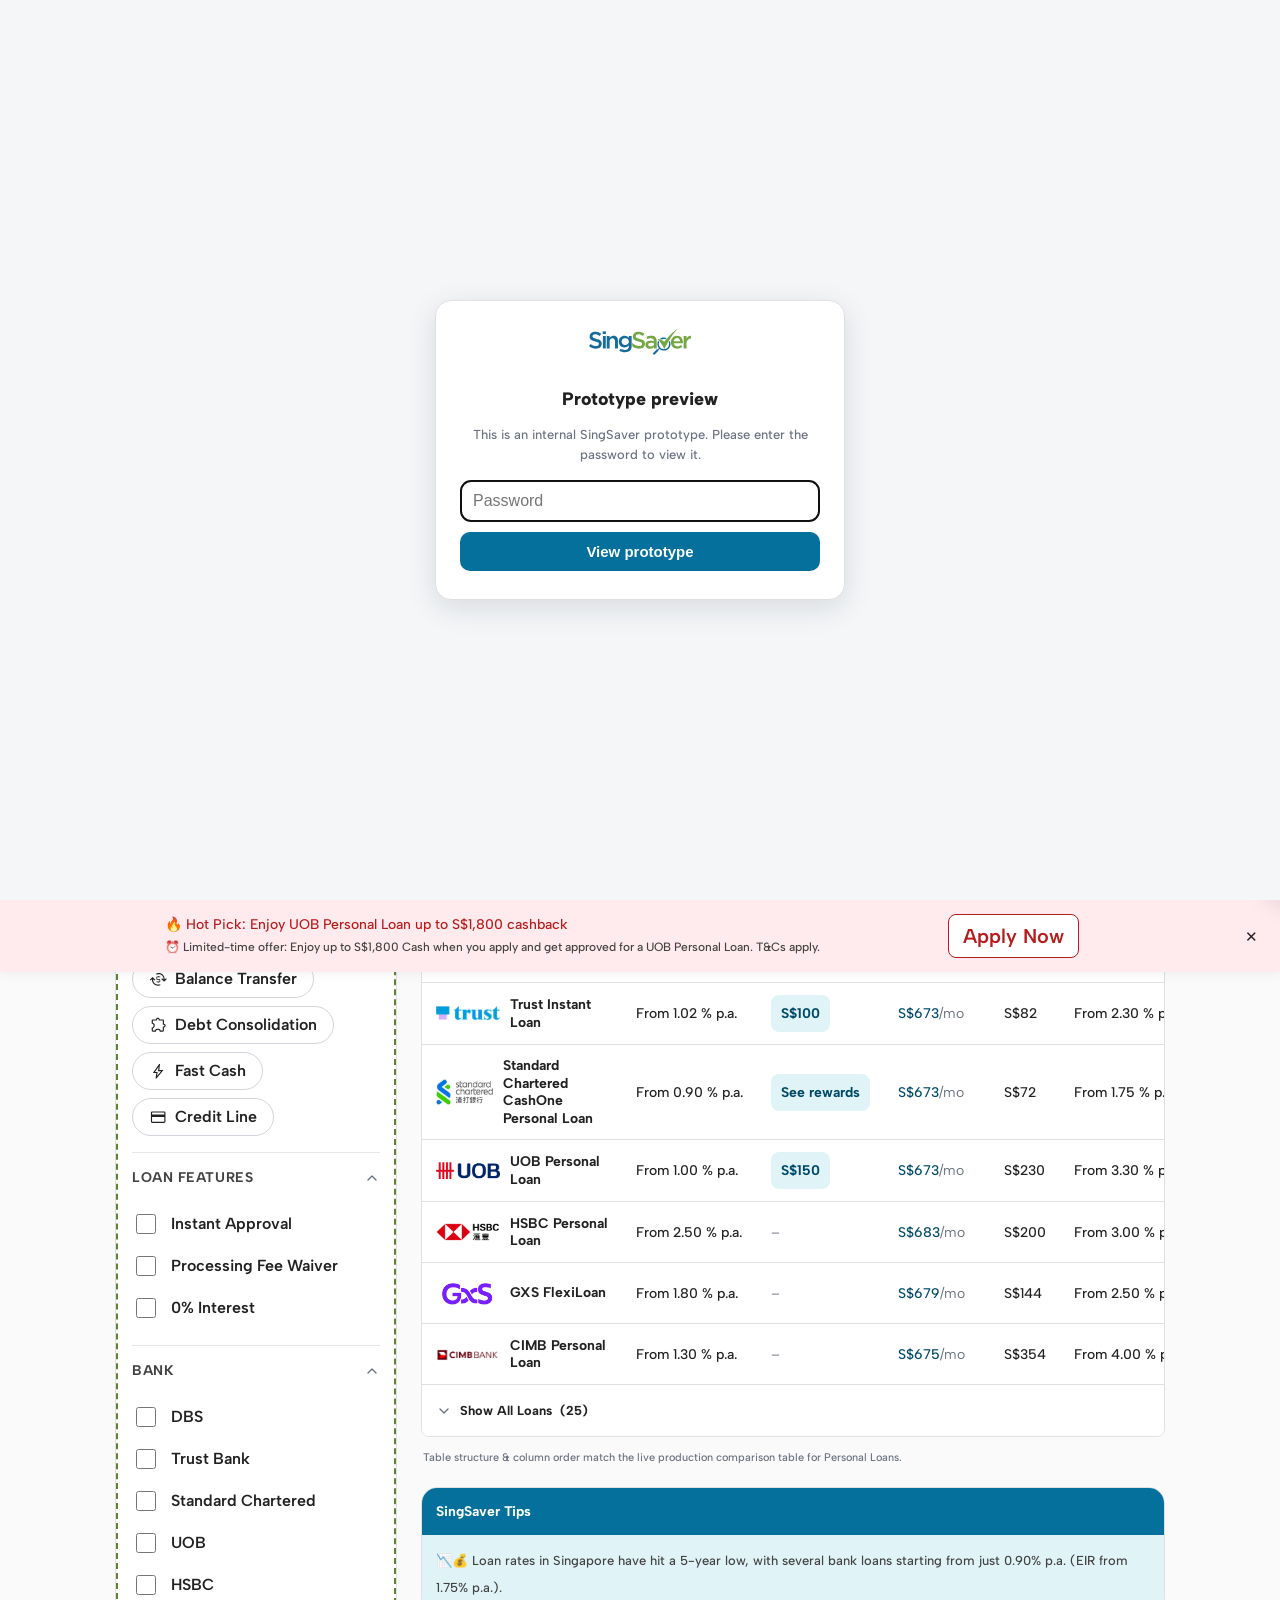
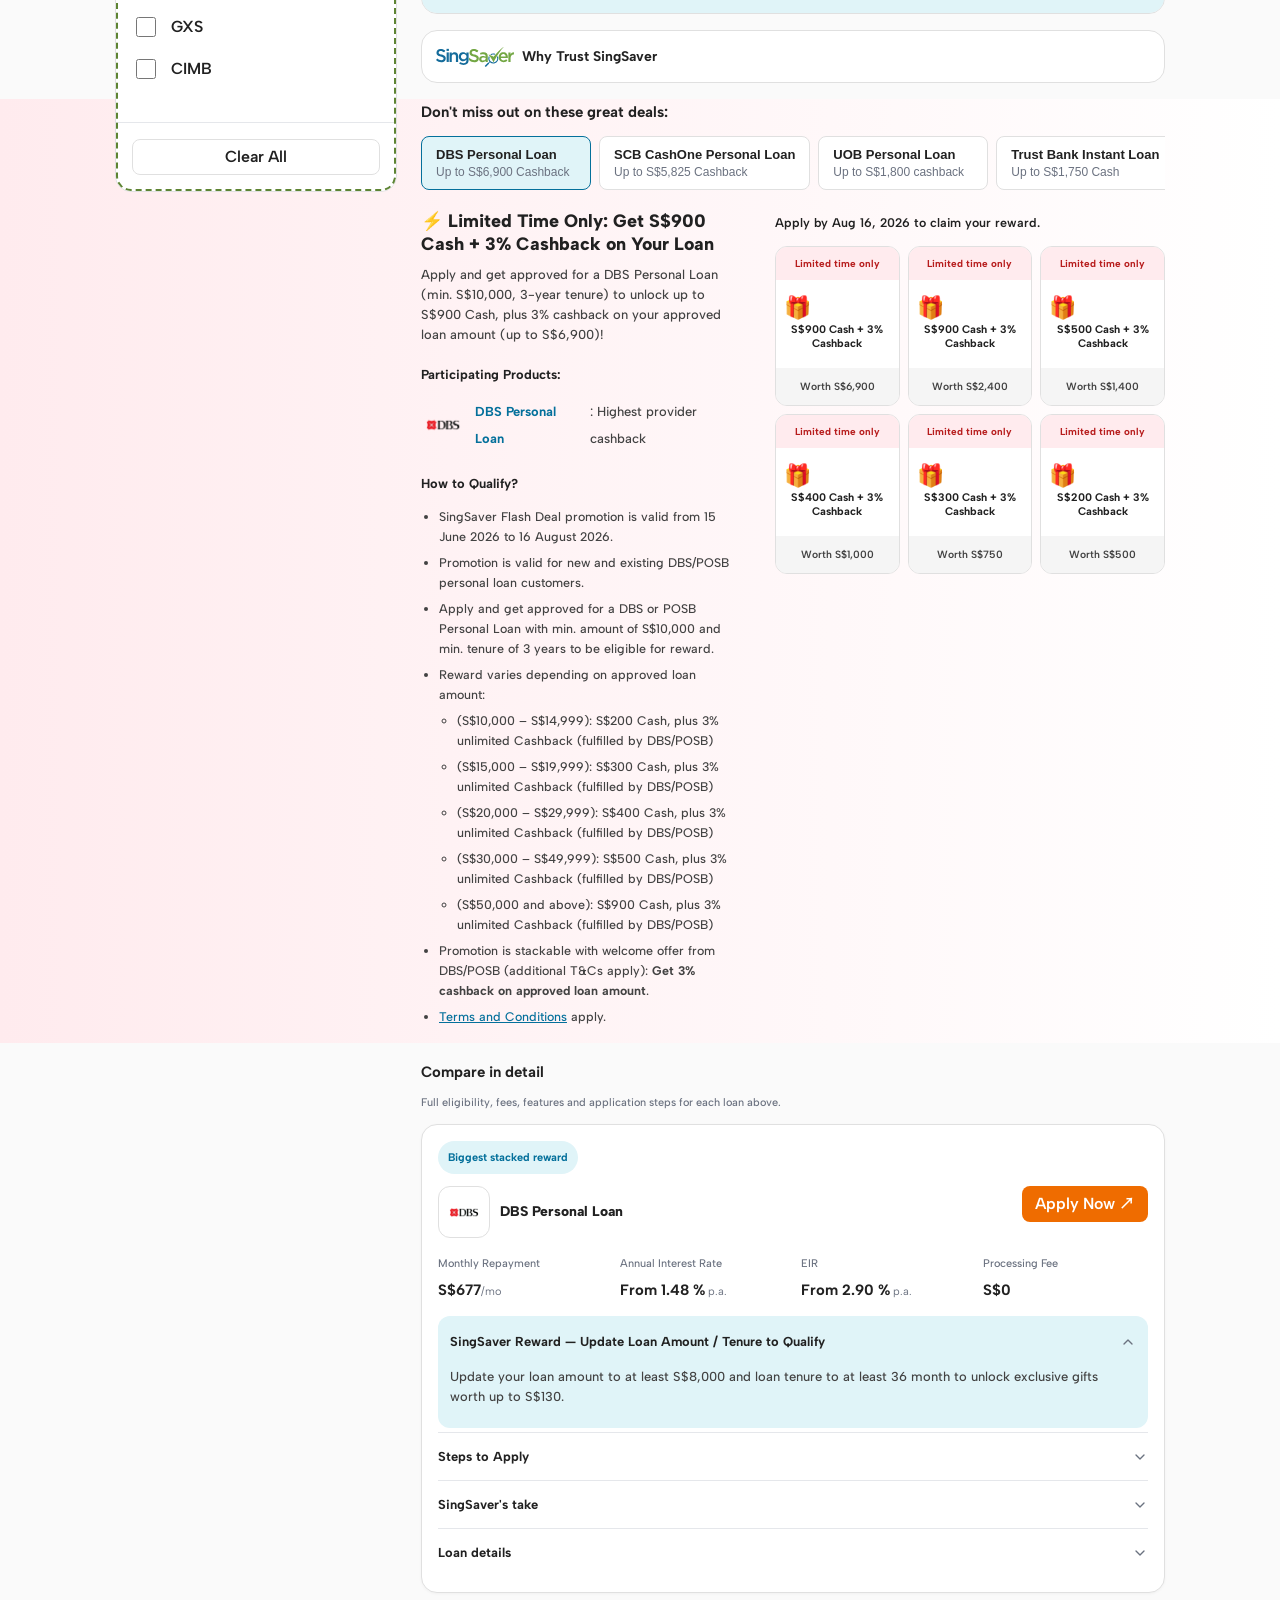
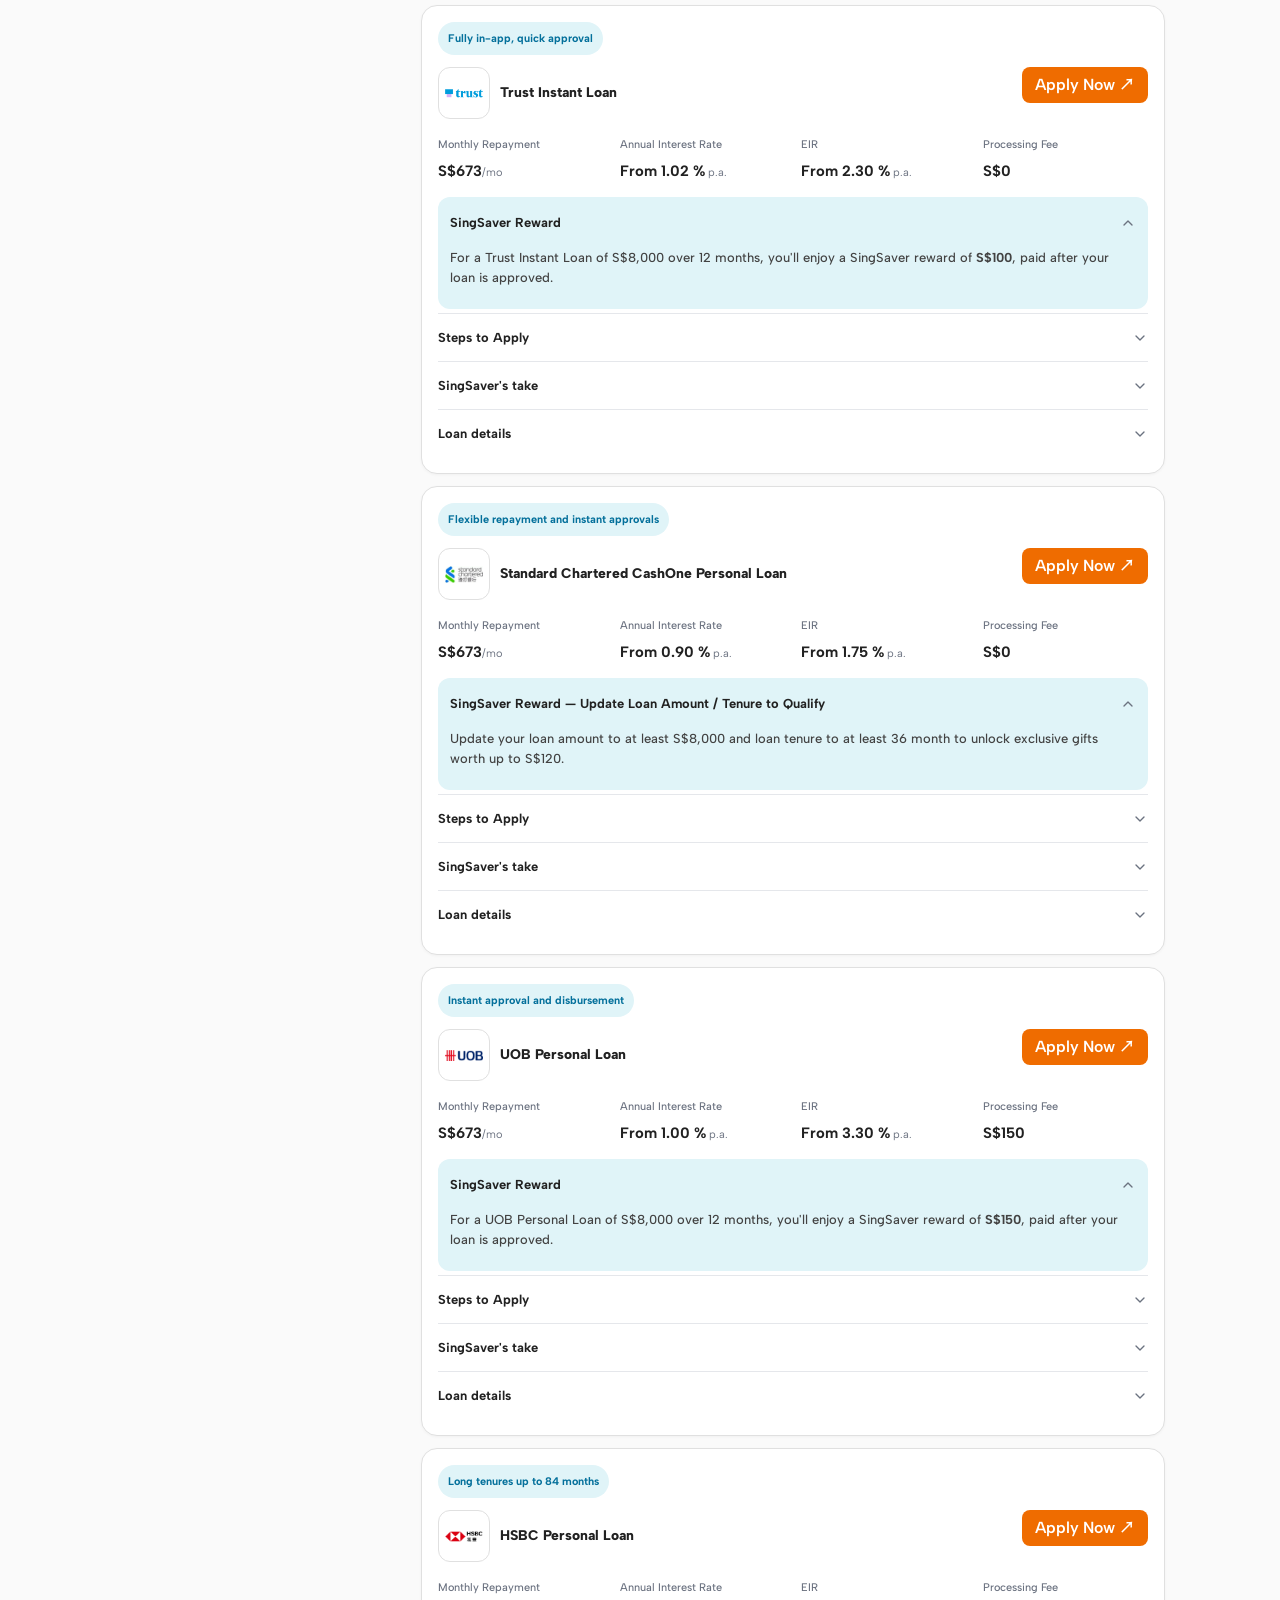
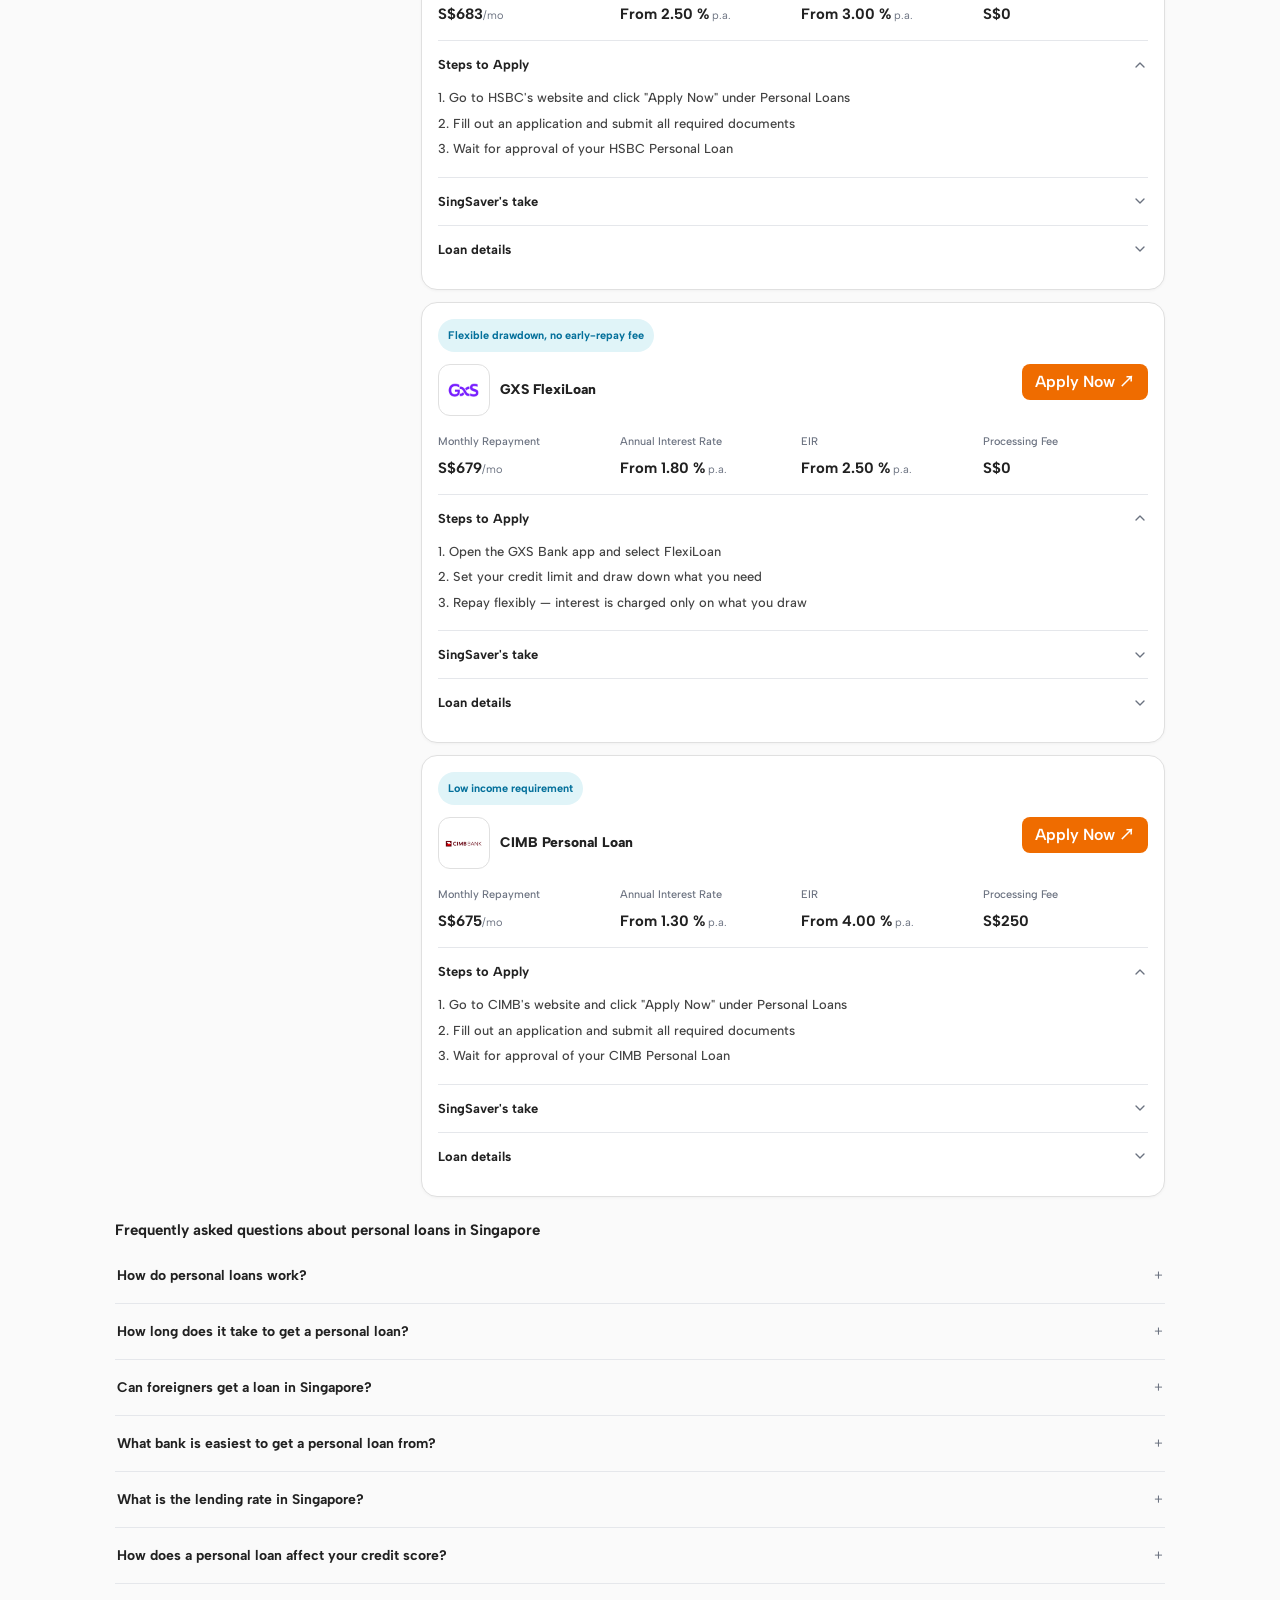
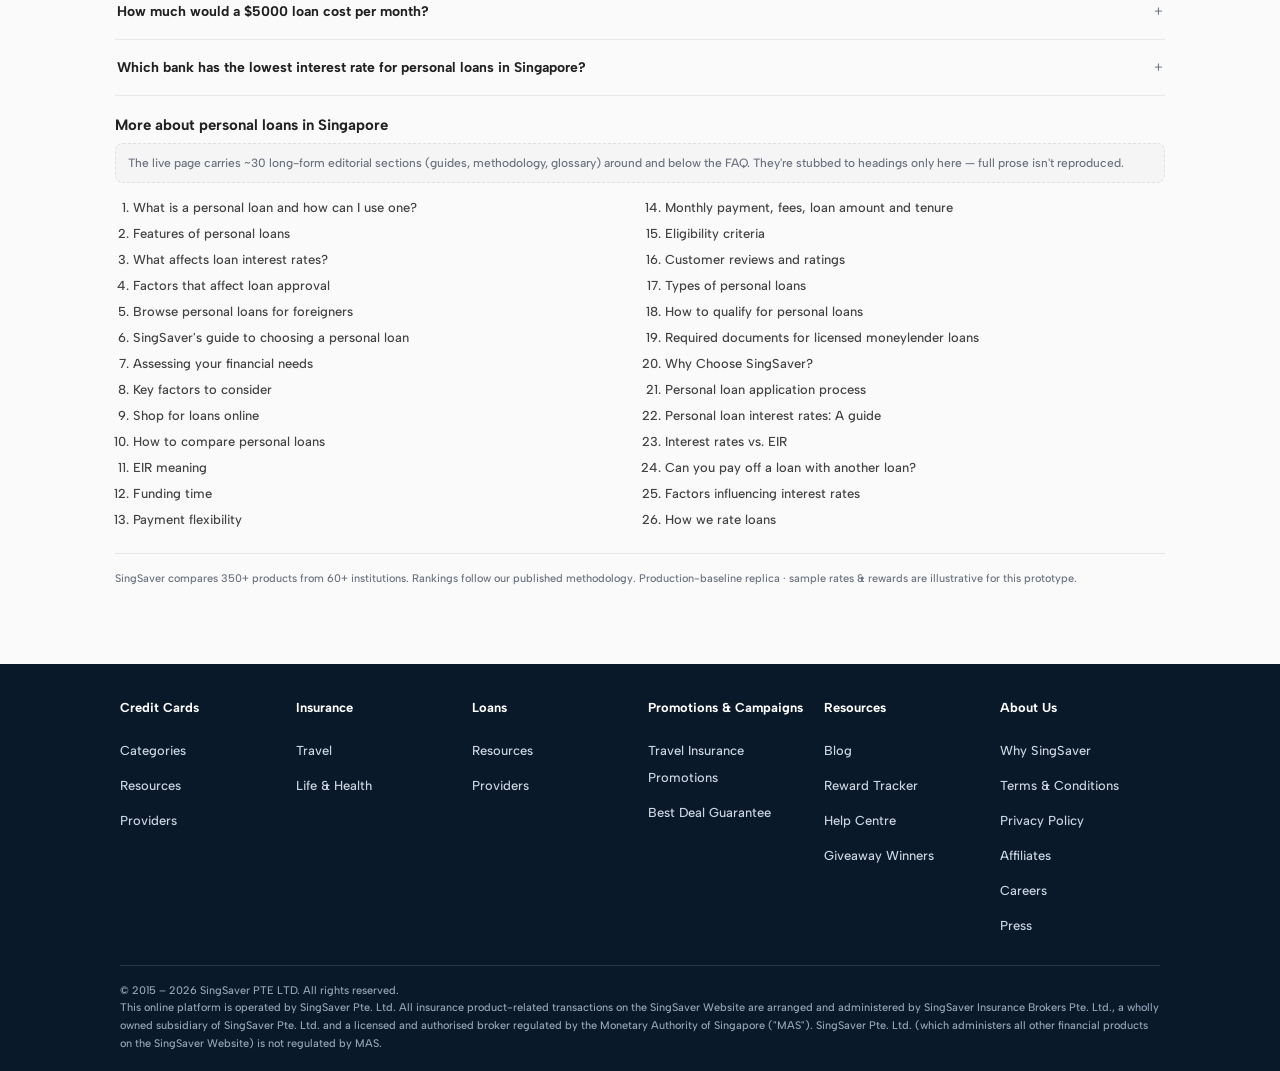
==== commit b1cd3be5: "change1: categories back to top persona strip; new in-panel Loan Types filter (in-page); fix sticky " ====
--- a/change1/index.html
+++ b/change1/index.html
@@ -75,8 +75,15 @@
   .promo-card p.clamped { display:-webkit-box; -webkit-line-clamp:2; -webkit-box-orient:vertical; overflow:hidden; }
   .promo-card__more { border:0; background:none; color:var(--text-link); font-weight:700; font-size:12px; cursor:pointer; padding:4px 0 0; text-decoration:underline; }
 
-  /* Loan Amount + Tenure calculator (real PersonalLoanFilter — 2 fields, sticky) */
-  .calc { position:sticky; top:0; z-index:20; background:var(--fill-base); padding: var(--space-2) 0; margin-bottom:2px; }
+  /* Loan Amount + Tenure calculator (real PersonalLoanFilter — 2 fields). FIX (Change 1 checker
+     round): this bar used to be position:sticky;top:0;z-index:20 — a prototype-only extra that isn't
+     part of Change 1 and doesn't exist on the live site's calc. Because it shared top:0 with the new
+     sticky comparison-table header (.pct-head-shadow, z-index:6) but sat at a HIGHER z-index, it
+     visually covered the header the instant the header tried to pin, making Change 1's sticky header
+     look like it never stuck. Restored to normal (static) flow so nothing competes with the header for
+     the top of the viewport; .calc.stuck below is now dead weight but harmless (see the guarded
+     IntersectionObserver further down the script — left in place, never throws with a static .calc). */
+  .calc { background:var(--fill-base); padding: var(--space-2) 0; margin-bottom:2px; }
   .calc__row { display:flex; gap:10px; }
   .calc__fld { flex:1; min-width:0; display:flex; flex-direction:column; gap:6px; }
   .calc__lbl { display:flex; align-items:center; gap:4px; font-size:12px; font-weight:600; color:var(--text-secondary); }
@@ -550,7 +557,8 @@
      currentColor + 1.15em sizing means one rule covers every context: the icon inherits the
      pill's text colour, so .sf-pill.on inverts to white with no extra selector, and it scales
      with the pill/trigger font-size instead of being pinned to a px value. pointer-events:none
-     keeps the delegated [data-cat] click handler reading the button, never the <svg>/<path>. */
+     keeps the delegated [data-loantype] click handler (Loan Types filter, see initSortFilter())
+     reading the button, never the <svg>/<path>. */
   .ds-sprite { display:none; }
   .sf-ic { width:1.15em; height:1.15em; flex:0 0 auto; fill:currentColor; pointer-events:none; }
   .sf-panel__body { overflow-y:auto; padding:var(--space-1) var(--space-4) var(--space-4); }
@@ -561,7 +569,7 @@
   .sf-group { padding:var(--space-4) 0; border-bottom:1px solid var(--borders-soft); }
   .sf-group:last-child { border-bottom:0; }
   /* Font hierarchy fix (Xiao En, 2026-07-27 — "the font hierarchy is very off"; filter font must
-     match content side): group labels ("Sort By" / "Category" / "Loan Features" / "Bank") previously
+     match content side): group labels ("Sort By" / "Loan Types" / "Loan Features" / "Bank") previously
      rendered at --font-size-body-1 — the SAME size as the body copy/controls they labelled, so they
      didn't read as a distinct tier. Now a proper small-caps "eyebrow" label using the caption type
      token (12px mobile / 14px tablet+ — smaller than every control below it at every breakpoint),
@@ -594,24 +602,20 @@
   .sf-pills { display:flex; flex-wrap:wrap; gap:var(--space-2); }
   /* CheckboxSingsaver real classes: "form-checkbox size-6 rounded border …", "mt-2 inline-flex items-center",
      label = "font-small font-bold" (font-small = 14px) — mapped to --font-size-body-2 (14px mobile /
-     16px tablet+), same token used below for .sf-check; .sf-pill (Category) matched to the same
+     16px tablet+), same token used below for .sf-check; .sf-pill (Loan Types) matched to the same
      token for a consistent scale across the whole panel — this is the control/pill tier, one step
      below the caption-tier group labels above (see .sf-group__h comment for the full 3-tier scale).
      Padding also moved to the --space-* scale for comfortable, even pill padding (was 7px/13px). */
-  /* FIX 4: Category pills are real <a href> elements now (navigation, not filter buttons) — same visual
-     component, so text-decoration:none is the only addition an anchor needs on top of the existing
-     button-era rule. .on stays purely a static "default selected" look on "All Loans" (no JS toggles it
-     anymore, see initSortFilter()). */
+  /* CHANGE 1 checker round: .sf-pill is now used only by the "Loan Types" group — real <button>
+     elements (genuine in-page filters, multi-select), not the old Category <a href> navigation links
+     (Category removed from this panel entirely; it lives back at the top .tabs strip, see nav comment
+     above). .on = actively-selected filter state, toggled in JS (initSortFilter()) on click. */
   .sf-pill { display:inline-flex; align-items:center; gap:var(--space-2); border:1px solid var(--borders-form-default); background:var(--fill-card); border-radius:var(--r-pill); padding:var(--space-2) var(--space-4); font-family:var(--font-sans); font-size:var(--font-size-body-2); line-height:var(--line-height-body-2); font-weight:var(--font-weight-semibold); color:var(--text-primary); cursor:pointer; text-decoration:none; }
   .sf-pill.on { background:var(--fill-primary); border-color:var(--fill-primary); color:var(--text-on-dark); }
-  /* FIX 4 — inline destination note: idle copy explains Category is navigation-only; updated in JS to
-     name the exact live URL a pill would open, whenever one is clicked (never a filter/results change). */
-  .sf-cat-note { font-family:var(--font-sans); font-size:var(--font-size-caption); line-height:var(--line-height-caption); color:var(--text-muted); margin:0 0 var(--space-3); }
-  .sf-cat-note strong { color:var(--text-primary); font-weight:var(--font-weight-bold); word-break:break-all; }
   .sf-check { display:flex; align-items:center; gap:var(--space-3); padding:var(--space-2) 0; cursor:pointer; font-family:var(--font-sans); font-size:var(--font-size-body-2); line-height:var(--line-height-body-2); font-weight:var(--font-weight-semibold); color:var(--text-primary); }
   .sf-check input { width:20px; height:20px; accent-color:var(--fill-primary); flex-shrink:0; border-radius:var(--r-button); border:1px solid var(--borders-form-default); }
 
-  /* Collapsible filter groups (Category / Loan Features / Bank) — compacts the panel by default
+  /* Collapsible filter groups (Loan Types / Loan Features / Bank) — compacts the panel by default
      (checker fix: shorten the first fold) using native <details>, the same pattern already used
      everywhere else on this page (.acc/.qsum/.showall/.wts). Sort By stays a single always-visible
      group — one <select> is already compact, no need to hide it behind a summary. Collapsed by
@@ -685,8 +689,14 @@
      panel) and whether .pl-layout reserves a left column at all. Change 1's chrome (sf-trigger-row/
      sf-panel/sf-backdrop, hidden persona tabs) also shows under Change 2 — cumulative. Everything
      else on the page (table, cards, promo blocks, FAQ, footer) renders identically in all views. */
-  body[data-proto-view="baseline"] .tabs { display:flex; }
-  body[data-proto-view="change1"] .tabs,
+  /* CHANGE 1 fix: category browsing moves back to this top strip (matches live) instead of living
+     inside the Sort & Filter panel — so the strip now shows at Baseline AND Change 1. It's trimmed to
+     the 6 persona/browse pills (the 4 loan-type pills — Balance Transfer/Debt Consolidation/Fast
+     Cash/Credit Line — are removed from here and reappear as the new in-page "Loan Types" filter group
+     inside the panel, see #sfAccLoanTypes below). Change 2+ still replace this strip with the panel
+     trigger/"Your details" chrome, so it stays hidden from change2 on. */
+  body[data-proto-view="baseline"] .tabs,
+  body[data-proto-view="change1"] .tabs { display:flex; }
   body[data-proto-view="change2"] .tabs , body[data-proto-view="change3"] .tabs , body[data-proto-view="change4"] .tabs , body[data-proto-view="change5"] .tabs { display:none; }
   body[data-proto-view="baseline"] .sf-trigger-row,
   body[data-proto-view="baseline"] .sf-panel,
@@ -1042,21 +1052,20 @@
     </div>
   </header>
 
-  <!-- REDESIGN STEP 1: in the Baseline view (see Prototype view toggle above) the live persona-tab
-       strip renders here exactly as production — same labels/order/emoji, verbatim from
-       prototype-baseline.html. In the Change 1 view it's hidden and folded into the new Sort &
-       Filter panel's Category filter below instead (9 genuine categories — "Lowest Interest" is
-       a sort, not a category, see Sort By → "Lowest Annual Interest Rate"). Both live in the DOM
-       at all times; body[data-proto-view] (CSS above) shows only one at a time. -->
+  <!-- REDESIGN STEP 1 (Change 1 checker round): category browsing lives HERE, at the top, in both the
+       Baseline and Change 1 views (matches live — the persona-tab strip is production furniture, not a
+       Step 1 proposal). Trimmed to the 6 persona/browse pills — All Loans, Lowest Interest, Alternate
+       Lenders, SingSaver Exclusive, Bad Credit, Foreigners. The 4 loan-TYPE pills that used to sit here
+       (Balance Transfer, Debt Consolidation, Fast Cash, Credit Line) are removed from this strip and
+       now live as the new in-page "Loan Types" filter group inside the Sort & Filter panel (see
+       #sfAccLoanTypes below) — that group actually filters the table/cards, unlike this navigation
+       strip. body[data-proto-view] (CSS above) hides this strip entirely from Change 2 onward, where
+       the panel/"Your details" chrome takes over. -->
   <nav class="tabs" aria-label="Browse personal loans by category">
     <a class="tabpill on" href="#">🏦 All Loans</a>
     <a class="tabpill" href="#">📉 Lowest Interest</a>
     <a class="tabpill" href="#">🤝 Alternate Lenders</a>
     <a class="tabpill" href="#">🔥 SingSaver Exclusive</a>
-    <a class="tabpill" href="#">🔄 Balance Transfer</a>
-    <a class="tabpill" href="#">🧩 Debt Consolidation</a>
-    <a class="tabpill" href="#">⚡ Fast Cash</a>
-    <a class="tabpill" href="#">💳 Credit Line</a>
     <a class="tabpill" href="#">🌱 Bad Credit</a>
     <a class="tabpill" href="#">🌏 Foreigners</a>
   </nav>
@@ -1196,33 +1205,21 @@
           <label class="sf-radio"><input type="radio" name="rmode" value="max" checked> Show &ldquo;up to&rdquo; (max reward)</label>
           <label class="sf-radio"><input type="radio" name="rmode" value="real"> Show the gift for my loan amount</label>
         </div>
-        <!-- Category = genuine loan categories only — "Lowest Interest" removed (it's a sort,
-             already covered by Sort By → "Lowest Annual Interest Rate" above, not a category).
-             Collapsed by default (checker fix: shorten the first fold); expand to see the 9
-             options — same labels as the Baseline view's persona tabs, minus that one. The tabs'
-             emoji are replaced here by MHG Alpha DS icons (sprite at the top of <body>); the
-             Baseline tab strip above deliberately keeps its emoji so the A/B toggle still shows
-             production verbatim. -->
-        <details class="sf-acc" id="sfAccCategory" open>
-          <summary class="sf-group__h sf-acc__sum">Category<svg class="sf-acc__chev" viewBox="0 0 24 24" fill="none" aria-hidden="true" focusable="false"><path d="M6 9l6 6 6-6" stroke="currentColor" stroke-width="2" stroke-linecap="round" stroke-linejoin="round"/></svg></summary>
+        <!-- CHANGE 1 checker round: Category (navigation-only, never filtered these results — see the
+             old FIX 4 note this replaces) is REMOVED from the panel; category browsing now lives back
+             at the top .tabs strip (matches live — see the nav comment above). In its place: a new
+             "Loan Types" filter group — unlike Category, these 4 pills are genuine in-page filters
+             (multi-select, OR within the group / AND with Loan Features + Bank below), reusing the same
+             LOANS[].categories tags Category used to just link out to. Collapsed-by-default pattern kept
+             consistent with Loan Features/Bank below. -->
+        <details class="sf-acc" id="sfAccLoanTypes" open>
+          <summary class="sf-group__h sf-acc__sum">Loan Types<svg class="sf-acc__chev" viewBox="0 0 24 24" fill="none" aria-hidden="true" focusable="false"><path d="M6 9l6 6 6-6" stroke="currentColor" stroke-width="2" stroke-linecap="round" stroke-linejoin="round"/></svg></summary>
           <div class="sf-acc__body">
-            <!-- FIX 4 (product decision): Category is NAVIGATION to existing SingSaver category pages —
-                 it does NOT filter these results and does NOT combine with Provider/Loan Features below.
-                 Real <a href> to each live destination; the click is intercepted purely so a reviewer
-                 stays inside this demo (see initSortFilter()) — nothing here touches sfState or the
-                 table/cards. "All Loans" keeps its .sf-pill.on look as a static default, not a live
-                 selection state. -->
-            <p class="sf-cat-note" id="sfCatNote">Category links to SingSaver's other loan-comparison pages — it doesn't filter the results below. Tap one to preview where it would take you.</p>
-            <div class="sf-pills" id="sfCategory" role="group" aria-label="Browse loans by category (opens a different SingSaver page)">
-              <a class="sf-pill on" href="https://www.singsaver.com.sg/personal-loan/all" data-cat="all"><svg class="sf-ic" aria-hidden="true" focusable="false"><use href="#ic-category"/></svg>All Loans</a>
-              <a class="sf-pill" href="https://www.singsaver.com.sg/personal-loan/comparison/best-alternate-lenders" data-cat="alternate-lenders"><svg class="sf-ic" aria-hidden="true" focusable="false"><use href="#ic-groups"/></svg>Alternate Lenders</a>
-              <a class="sf-pill" href="https://www.singsaver.com.sg/personal-loan/compare/singsaver-exclusive-loan-rates" data-cat="singsaver-exclusive"><svg class="sf-ic" aria-hidden="true" focusable="false"><use href="#ic-crown"/></svg>SingSaver Exclusive</a>
-              <a class="sf-pill" href="https://www.singsaver.com.sg/personal-loan/balance-transfer" data-cat="balance-transfer"><svg class="sf-ic" aria-hidden="true" focusable="false"><use href="#ic-balance-transfer"/></svg>Balance Transfer</a>
-              <a class="sf-pill" href="https://www.singsaver.com.sg/personal-loan/comparison/best-debt-consolidation-plans" data-cat="debt-consolidation"><svg class="sf-ic" aria-hidden="true" focusable="false"><use href="#ic-extension"/></svg>Debt Consolidation</a>
-              <a class="sf-pill" href="https://www.singsaver.com.sg/personal-loan/comparison/best-fast-cash-loan" data-cat="fast-cash"><svg class="sf-ic" aria-hidden="true" focusable="false"><use href="#ic-bolt"/></svg>Fast Cash</a>
-              <a class="sf-pill" href="https://www.singsaver.com.sg/personal-loan/credit-line" data-cat="credit-line"><svg class="sf-ic" aria-hidden="true" focusable="false"><use href="#ic-credit-card"/></svg>Credit Line</a>
-              <a class="sf-pill" href="https://www.singsaver.com.sg/personal-loan/comparison/best-loans-for-bad-credit" data-cat="bad-credit"><svg class="sf-ic" aria-hidden="true" focusable="false"><use href="#ic-person-check"/></svg>Bad Credit</a>
-              <a class="sf-pill" href="https://www.singsaver.com.sg/personal-loan/comparison/best-personal-loans-for-foreigners-in-singapore" data-cat="foreigners"><svg class="sf-ic" aria-hidden="true" focusable="false"><use href="#ic-language"/></svg>Foreigners</a>
+            <div class="sf-pills" id="sfLoanTypes" role="group" aria-label="Filter by loan type">
+              <button type="button" class="sf-pill" data-loantype="balance-transfer" aria-pressed="false"><svg class="sf-ic" aria-hidden="true" focusable="false"><use href="#ic-balance-transfer"/></svg>Balance Transfer</button>
+              <button type="button" class="sf-pill" data-loantype="debt-consolidation" aria-pressed="false"><svg class="sf-ic" aria-hidden="true" focusable="false"><use href="#ic-extension"/></svg>Debt Consolidation</button>
+              <button type="button" class="sf-pill" data-loantype="fast-cash" aria-pressed="false"><svg class="sf-ic" aria-hidden="true" focusable="false"><use href="#ic-bolt"/></svg>Fast Cash</button>
+              <button type="button" class="sf-pill" data-loantype="credit-line" aria-pressed="false"><svg class="sf-ic" aria-hidden="true" focusable="false"><use href="#ic-credit-card"/></svg>Credit Line</button>
             </div>
           </div>
         </details>
@@ -1469,7 +1466,10 @@
 const LOANS = [
   { name:"DBS", full:"DBS Personal Loan", tag:"Biggest stacked reward", logo:"assets/logos/dbs.webp",
     rate:0.0148, eir:0.0290, fee:0, rewardMax:130, minAmt:8000, minTenure:36,
-    categories:["singsaver-exclusive","foreigners"], instantApproval:true, feeWaiver:false,
+    // CHANGE 1 checker round: "balance-transfer" added (Loan Types filter demo data — see the new
+    // #sfAccLoanTypes panel group) alongside the existing persona tags; existing tags/rate/eir/fee/
+    // rewardMax untouched.
+    categories:["singsaver-exclusive","foreigners","balance-transfer"], instantApproval:true, feeWaiver:false,
     steps:["Go to DBS's website and click \"Apply Now\" under Personal Loans","Fill out an application and submit all required documents (or apply instantly via digibank if you're an existing DBS/POSB customer)","Wait for approval of your DBS Personal Loan"],
     feats:["Instant approval for existing DBS/POSB customers via digibank.","Cash disbursement as fast as the same day for existing customers.","Suitable for Singaporeans, PRs and eligible foreigners."],
     minAge:21, minIncome:20000, docs:["No documents required for Singaporeans / PRs applying via SingPass.","For foreigners: passport, Employment Pass, and one proof-of-address document."],
@@ -1501,9 +1501,10 @@
     eligIncome:40000, eligForeignerOk:false },
   { name:"Standard Chartered", full:"Standard Chartered CashOne Personal Loan", tag:"Flexible repayment and instant approvals", logo:"assets/logos/standard-chartered.webp",
     rate:0.0090, eir:0.0175, fee:0, rewardMax:120, minAmt:8000, minTenure:36,
-    // Sort & Filter metadata (redesign step 1 only — drives the new panel's Category/Feature filters;
-    // nothing here changes what's rendered anywhere else on the page).
-    categories:["singsaver-exclusive","foreigners"], instantApproval:true, feeWaiver:false,
+    // Sort & Filter metadata (redesign step 1 only — drives the new panel's Loan Types/Feature/Bank
+    // filters; nothing here changes what's rendered anywhere else on the page). "balance-transfer"
+    // added in the Change 1 checker round for the Loan Types filter demo data.
+    categories:["singsaver-exclusive","foreigners","balance-transfer"], instantApproval:true, feeWaiver:false,
     steps:["Go to Standard Chartered's website and click \"Apply Now\" button under Personal Loans","Fill out an application and submit all required documents","Wait for approval of personal loan from Standard Chartered"],
     feats:["Enjoy low interest rates from 0.90% p.a. (EIR ~1.75% p.a.) for longer tenures.","Get instant loan approval and cash disbursement in as quick as 15 minutes.","Min. loan amount of S$1,000, max. up to S$250,000."],
     minAge:21, minIncome:30000, docs:["No documents required for Singaporeans / PRs applying via SingPass.","For foreigners applying via SingPass, please prepare a copy of Passport, Employment Pass, and one proof-of-address document."],
@@ -1529,14 +1530,16 @@
     ] },
   { name:"UOB", full:"UOB Personal Loan", tag:"Instant approval and disbursement", logo:"assets/logos/uob.png",
     rate:0.0100, eir:0.0330, fee:150, rewardMax:150, minAmt:8000, minTenure:12,
-    categories:["fast-cash","singsaver-exclusive","foreigners"], instantApproval:true, feeWaiver:false,
+    // CHANGE 1 checker round: "credit-line" + "balance-transfer" added (Loan Types filter demo data).
+    categories:["fast-cash","singsaver-exclusive","foreigners","credit-line","balance-transfer"], instantApproval:true, feeWaiver:false,
     steps:["Go to UOB's website and click \"Apply Now\" under Personal Loans","Fill out an application and submit all required documents","Wait for approval of your UOB Personal Loan"],
     feats:["Instant approval and disbursement for existing UOB customers.","Low processing fee, no early-repayment penalty on selected plans.","Suitable for Singaporeans/PRs and eligible foreigners."],
     minAge:21, minIncome:30000, docs:["No documents required for Singaporeans / PRs applying via SingPass.","For foreigners: passport, Employment Pass, and one proof-of-address document."],
     eligIncome:30000, eligForeignerOk:false },
   { name:"HSBC", full:"HSBC Personal Loan", tag:"Long tenures up to 84 months", logo:"assets/logos/hsbc.webp",
     rate:0.0250, eir:0.0300, fee:0, rewardMax:0, minAmt:0, minTenure:0,
-    categories:["foreigners"], instantApproval:false, feeWaiver:false,
+    // CHANGE 1 checker round: "debt-consolidation" added (Loan Types filter demo data).
+    categories:["foreigners","debt-consolidation"], instantApproval:false, feeWaiver:false,
     steps:["Go to HSBC's website and click \"Apply Now\" under Personal Loans","Fill out an application and submit all required documents","Wait for approval of your HSBC Personal Loan"],
     feats:["Long tenures of up to 84 months for lower monthly repayments.","Preferential rates for HSBC Premier/Advance customers.","Suitable for Singaporeans, PRs and eligible foreigners."],
     minAge:21, minIncome:45000, docs:["No documents required for Singaporeans / PRs applying via SingPass.","For foreigners: passport, Employment Pass, and one proof-of-address document."],
@@ -1944,14 +1947,17 @@
 // ============================================================
 // REDESIGN STEP 1 — Sort & Filter state + logic (the only proposed
 // change in this file). Sort keys mirror the comparison-table columns;
-// features/bank are simple client-side filters over the LOANS sample.
-// FIX 4: Category is NOT part of this state — it's real navigation to
-// other SingSaver pages (see the #sfCategory markup + click handler
-// further down), so it never narrows these results and there's nothing
-// for Clear All to reset. Guarded throughout so a missing element/empty
-// result set can never throw.
+// features/bank/loan-types are simple client-side filters over the
+// LOANS sample. CHANGE 1 checker round: Category (navigation to other
+// SingSaver pages) has been removed from the panel entirely — it never
+// touched this state and still doesn't; the top .tabs strip it used to
+// live inside of is back to being pure navigation, matching live. In
+// its place, "Loan Types" (loanTypes below) IS a real filter — reuses
+// each LOANS entry's existing `categories` tags, OR'd within the group,
+// AND'd with features/banks. Guarded throughout so a missing element/
+// empty result set can never throw.
 // ============================================================
-const sfState = { sort:'popular', features:{ instant:false, feeWaiver:false, zeroInterest:false }, banks:new Set() };
+const sfState = { sort:'popular', features:{ instant:false, feeWaiver:false, zeroInterest:false }, banks:new Set(), loanTypes:new Set() };
 
 const SORTERS = {
   popular: (a,b)=> a.idx - b.idx,
@@ -1964,14 +1970,14 @@
 
 function applySortFilter(rows){
   const f = sfState.features;
-  // FIX 4: no category clause here — Category is navigation to another page, not a filter on these
-  // results (the live filters are Provider/Bank + Loan Features only). r.categories stays on each LOANS
-  // entry unused, so nothing else needs to change to keep this a small diff.
   const filtered = rows.filter(r=>{
     if (f.instant && !r.instantApproval) return false;
     if (f.feeWaiver && !r.feeWaiver) return false;
     if (f.zeroInterest && r.rate !== 0) return false;
     if (sfState.banks.size && !sfState.banks.has(r.name)) return false;
+    // Loan Types (CHANGE 1 checker round): a loan shows if ANY selected type is in its own
+    // categories[] (OR within this group); combined with every other active filter above via AND.
+    if (sfState.loanTypes.size && !(r.categories||[]).some(c=>sfState.loanTypes.has(c))) return false;
     return true;
   });
   const sorter = SORTERS[sfState.sort] || SORTERS.popular;
@@ -2133,8 +2139,10 @@
 $('introMore').addEventListener('click', ()=>{ const t=$('introTxt'); t.classList.toggle('clamped'); $('introMore').textContent = t.classList.contains('clamped') ? 'Show more' : 'Show less'; });
 $('promoMore').addEventListener('click', ()=>{ const t=$('promoTxt'); t.classList.toggle('clamped'); $('promoMore').textContent = t.classList.contains('clamped') ? 'Show more' : 'Show less'; });
 
-// Sticky calculator shadow-on-stuck (guarded IntersectionObserver; CSS position:sticky does the
-// actual pinning in Baseline/Change 1 — this only adds the shadow affordance once it's stuck).
+// Calculator shadow-on-stuck (guarded IntersectionObserver) — kept intentionally inert: .calc is no
+// longer position:sticky (see the .calc CSS comment — it was covering the sticky table header), so this
+// observer still fires and toggles .stuck, but .calc.stuck's box-shadow never shows since the element
+// never actually pins. Left in place rather than deleted since it's harmless and guarded (try/catch).
 const calc = $('calc');
 if ('IntersectionObserver' in window) {
   try {
@@ -2392,17 +2400,19 @@
     render();
   }));
 
-  // FIX 4 — Category pills are real navigation links (<a href> to another live SingSaver page), per
-  // product decision: Category does not filter in place and does not combine with Provider/Loan
-  // Features. Intercepted here ONLY so a reviewer stays inside this demo instead of leaving it — the
-  // click never touches sfState and never calls render(), so the table/cards below are guaranteed
-  // unchanged; it just names the real destination in the inline note next to the pills.
-  const catHost = $('sfCategory'), catNote = $('sfCatNote');
-  if (catHost) {
-    catHost.addEventListener('click', e=>{
-      const b = e.target.closest('[data-cat]'); if (!b) return;
-      e.preventDefault();
-      if (catNote) catNote.innerHTML = `→ This would open <strong>${b.getAttribute('href')}</strong>. Category is navigation — the results below are unchanged.`;
+  // CHANGE 1 checker round — Loan Types pills: real in-page filter (unlike the old Category pills
+  // they replace), multi-select toggle over sfState.loanTypes, OR'd within the group (see
+  // applySortFilter()). Delegated on the container since the 4 pills are static markup.
+  const loanTypeHost = $('sfLoanTypes');
+  if (loanTypeHost) {
+    loanTypeHost.addEventListener('click', e=>{
+      const b = e.target.closest('[data-loantype]'); if (!b) return;
+      const t = b.getAttribute('data-loantype');
+      const on = !b.classList.contains('on');
+      b.classList.toggle('on', on);
+      b.setAttribute('aria-pressed', on ? 'true' : 'false');
+      if (on) sfState.loanTypes.add(t); else sfState.loanTypes.delete(t);
+      render();
     });
   }
 
@@ -2421,20 +2431,22 @@
     });
   }
 
-  // Clear All — resets state + every control, re-renders immediately. FIX 4: no category reset here —
-  // Category isn't a filter anymore, so there's nothing on it for Clear All to clear (the "All Loans"
-  // pill's .on look is a permanent default style, not live selection state).
+  // Clear All — resets state + every control, re-renders immediately. Category was never part of
+  // this state (it's back to being pure top-strip navigation, see the .tabs comment), so there's
+  // nothing to reset there; Loan Types (new) IS reset here like every other real filter.
   const clearBtn = $('sfClear');
   function clearAll(){
     sfState.sort = 'popular';
     sfState.features.instant = false; sfState.features.feeWaiver = false; sfState.features.zeroInterest = false;
     sfState.banks.clear();
+    sfState.loanTypes.clear();
     if (sortSel) sortSel.value = 'popular';
     if (window.__sfSyncSortTrigger) window.__sfSyncSortTrigger(); // refresh the custom dropdown's visible label/highlight to match the reset native <select>
     if (fInstant) fInstant.checked = false;
     if (fFee) fFee.checked = false;
     if (fZero) fZero.checked = false;
     if (bankHost) bankHost.querySelectorAll('.fBank').forEach(cb=>{ cb.checked = false; });
+    if (loanTypeHost) loanTypeHost.querySelectorAll('[data-loantype]').forEach(b=>{ b.classList.remove('on'); b.setAttribute('aria-pressed','false'); });
     render();
   }
   if (clearBtn) clearBtn.addEventListener('click', clearAll);
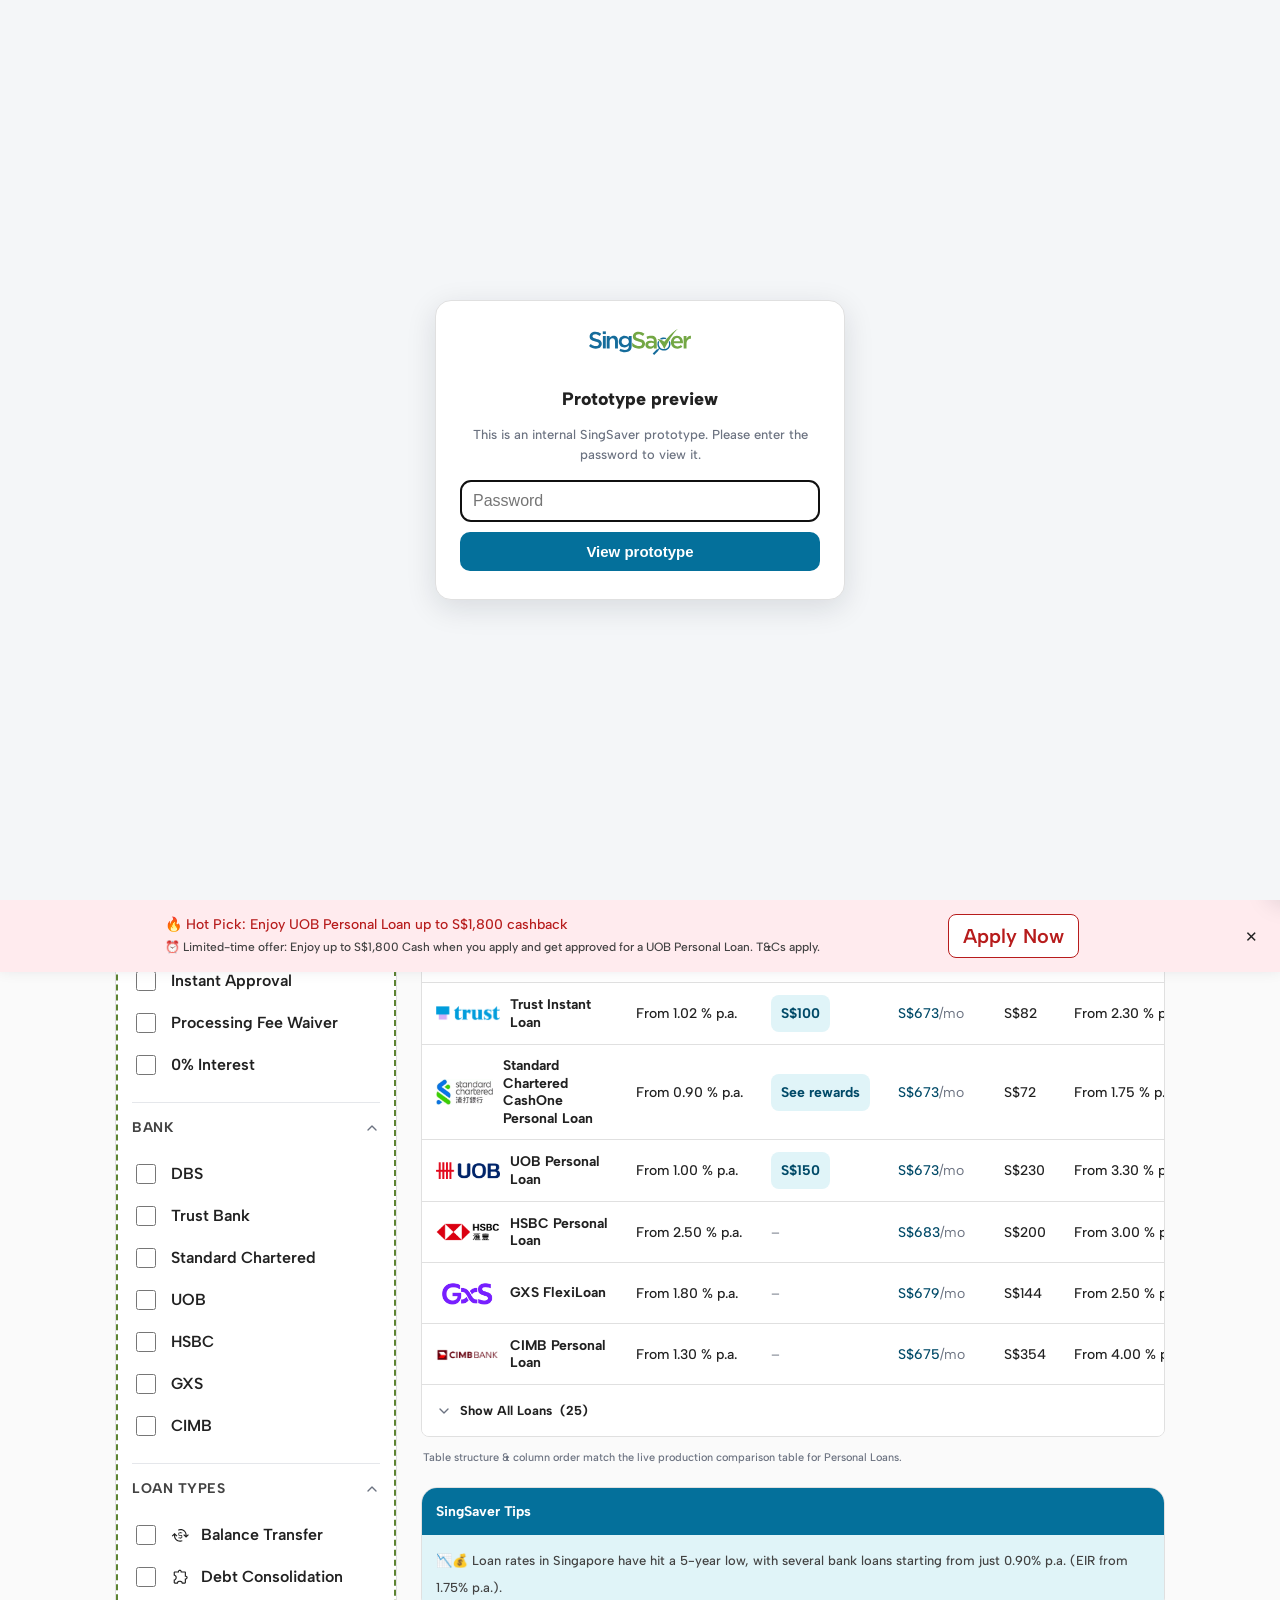
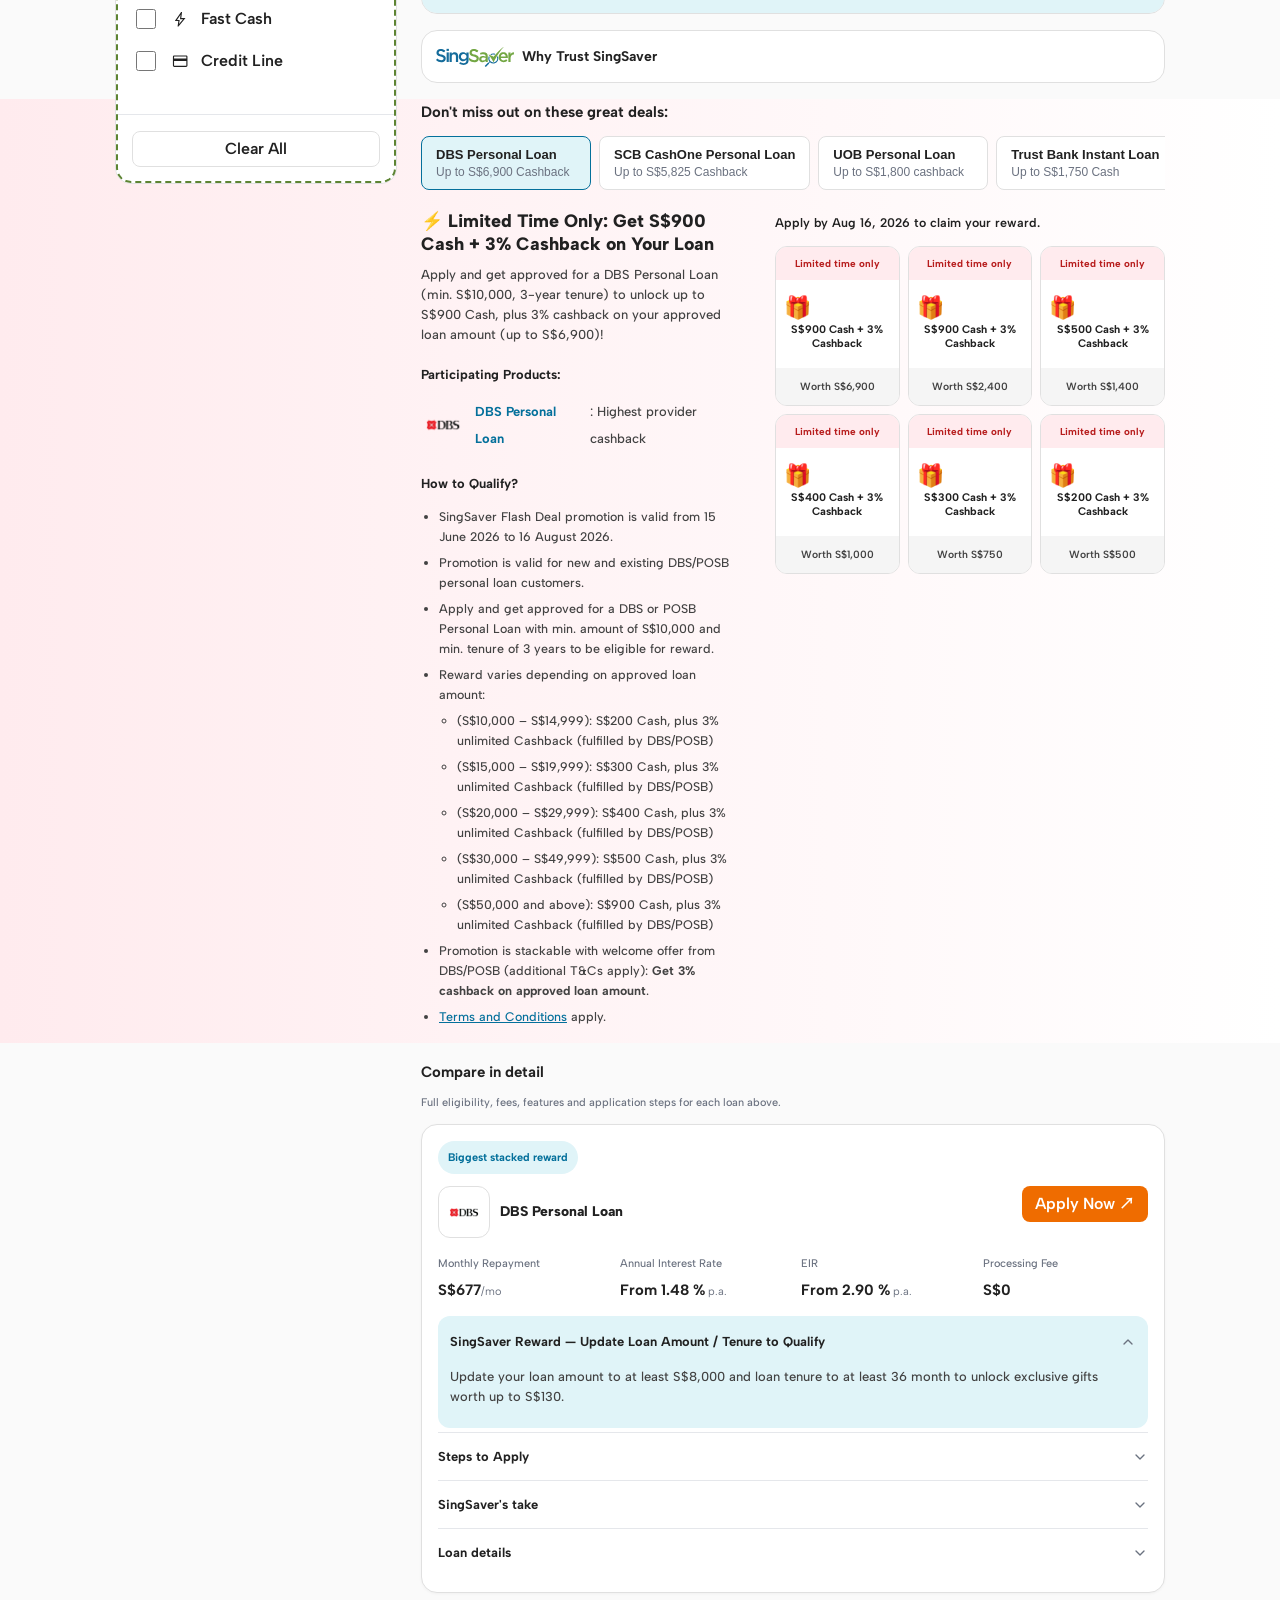
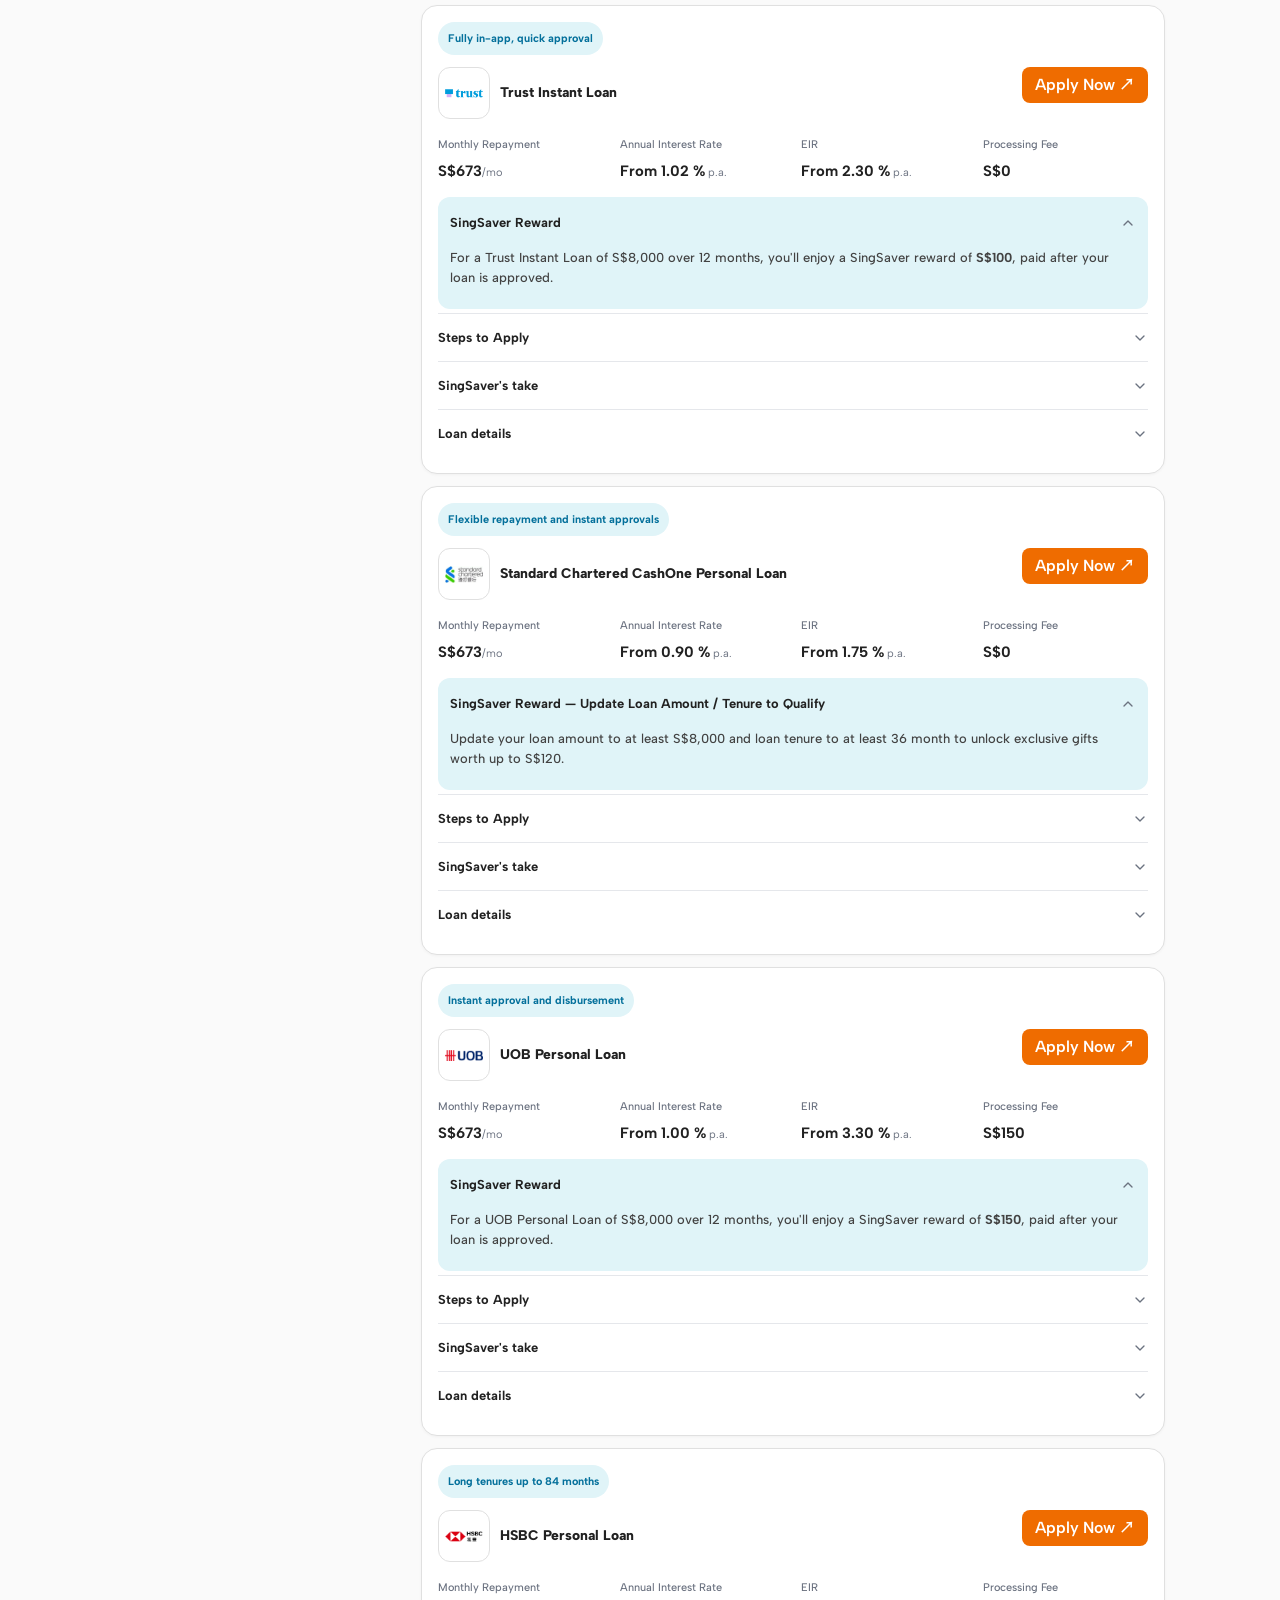
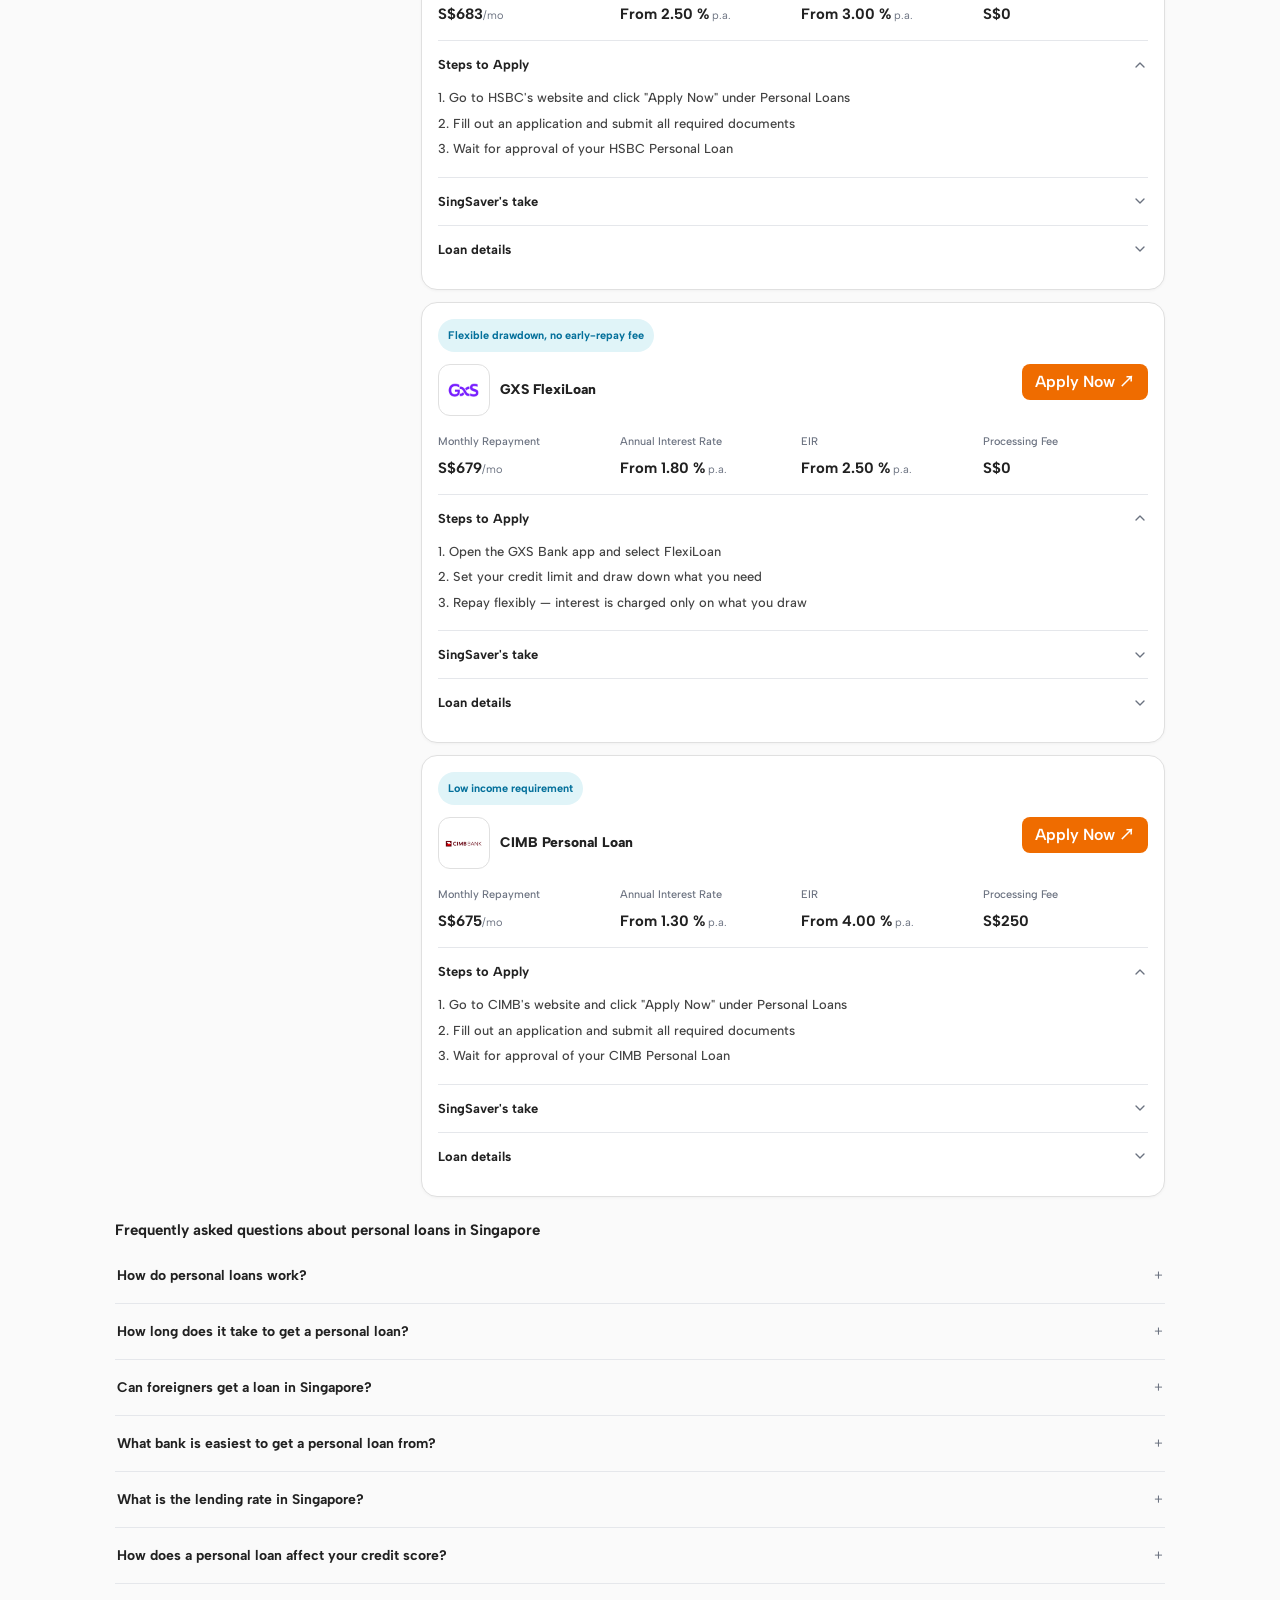
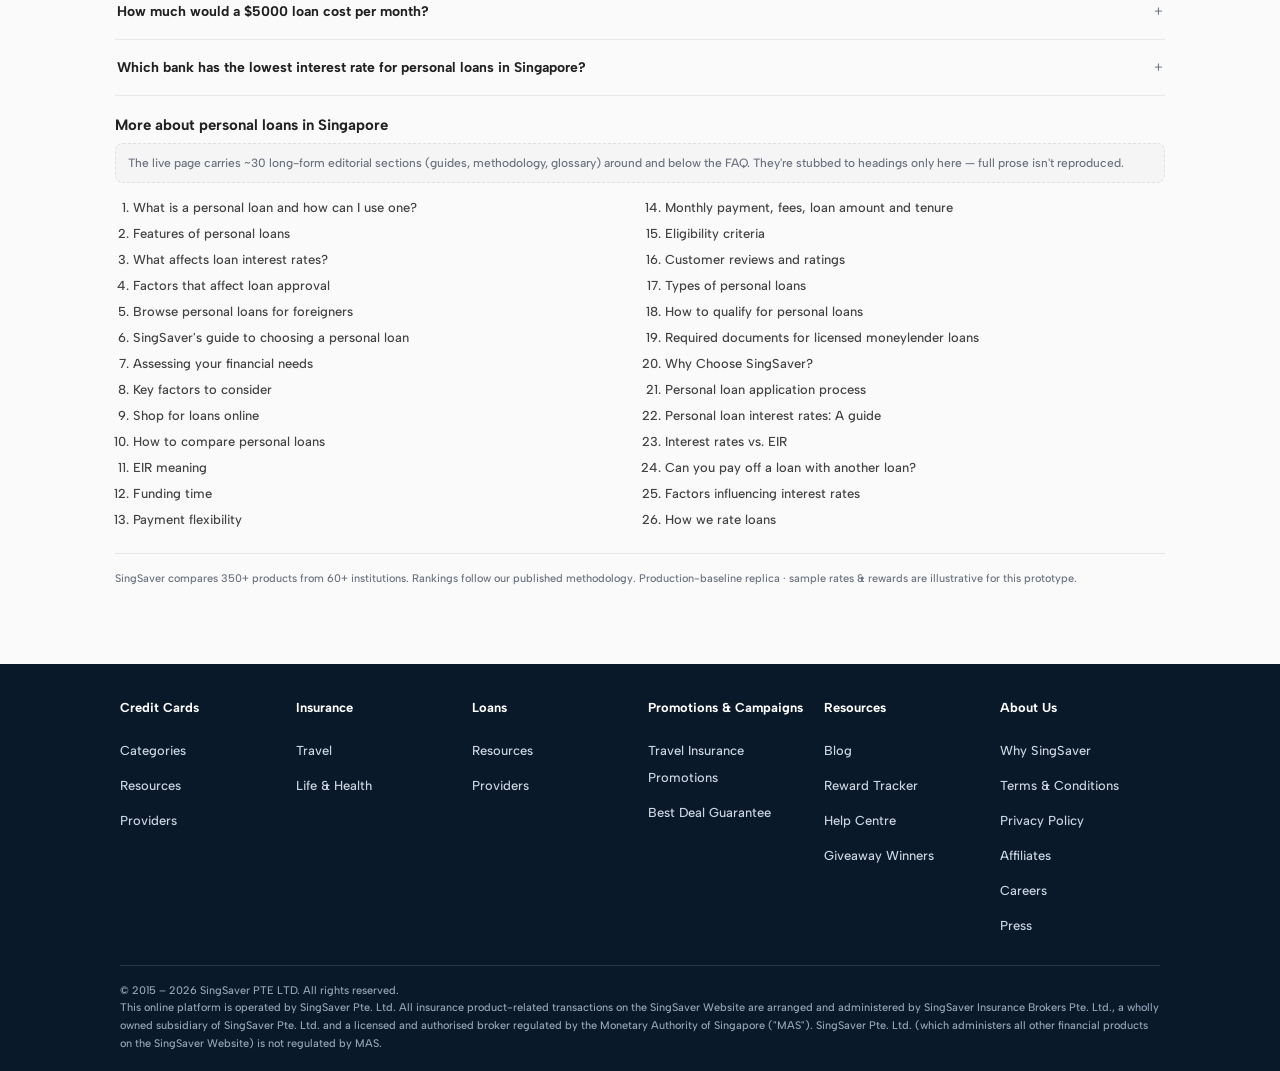
==== commit ea532478: "change1: calc bar sticky again with table header stacked below it (match live); Loan Types as checkb" ====
--- a/change1/index.html
+++ b/change1/index.html
@@ -75,15 +75,16 @@
   .promo-card p.clamped { display:-webkit-box; -webkit-line-clamp:2; -webkit-box-orient:vertical; overflow:hidden; }
   .promo-card__more { border:0; background:none; color:var(--text-link); font-weight:700; font-size:12px; cursor:pointer; padding:4px 0 0; text-decoration:underline; }
 
-  /* Loan Amount + Tenure calculator (real PersonalLoanFilter — 2 fields). FIX (Change 1 checker
-     round): this bar used to be position:sticky;top:0;z-index:20 — a prototype-only extra that isn't
-     part of Change 1 and doesn't exist on the live site's calc. Because it shared top:0 with the new
-     sticky comparison-table header (.pct-head-shadow, z-index:6) but sat at a HIGHER z-index, it
-     visually covered the header the instant the header tried to pin, making Change 1's sticky header
-     look like it never stuck. Restored to normal (static) flow so nothing competes with the header for
-     the top of the viewport; .calc.stuck below is now dead weight but harmless (see the guarded
-     IntersectionObserver further down the script — left in place, never throws with a static .calc). */
-  .calc { background:var(--fill-base); padding: var(--space-2) 0; margin-bottom:2px; }
+  /* Loan Amount + Tenure calculator (real PersonalLoanFilter — 2 fields). FIX (CDP verification
+     round): a previous edit made this bar non-sticky to unblock the table header below — wrong,
+     since the live site keeps BOTH the calc bar AND the comparison-table header sticky, STACKED
+     (calc pinned at the very top, header pinned directly below it). Restored position:sticky here;
+     the table header's own sticky `top` offset is no longer a hard-coded 0 — it reads a CSS custom
+     property (--pct-head-top) that JS sets to this bar's actual rendered height (see syncHeadShadow()
+     in the script), so the header always pins exactly below the calc bar, stacked with no gap or
+     overlap, at every breakpoint. z-index:20 (calc) vs the header's z-index:6 no longer competes for
+     the same viewport-top real estate since the two now occupy different `top` offsets. */
+  .calc { position:sticky; top:0; z-index:20; background:var(--fill-base); padding: var(--space-2) 0; margin-bottom:2px; }
   .calc__row { display:flex; gap:10px; }
   .calc__fld { flex:1; min-width:0; display:flex; flex-direction:column; gap:6px; }
   .calc__lbl { display:flex; align-items:center; gap:4px; font-size:12px; font-weight:600; color:var(--text-secondary); }
@@ -189,8 +190,16 @@
      same `.pct-sticky` class/mechanism as the real table for the left-pinned "Loan" corner — meaning the
      corner cell is provably pinned on BOTH axes by the same, already-proven CSS this page already uses
      for the real table's first column, just running inside the new shadow instead. aria-hidden since
-     it's a purely-visual duplicate of the real (still-present, still-accessible) <thead>. */
-  .pct-head-shadow { position:sticky; top:0; height:0; overflow:visible; z-index:6; pointer-events:none; }
+     it's a purely-visual duplicate of the real (still-present, still-accessible) <thead>.
+
+     CDP verification round: `top` is no longer a hard-coded 0 — the live site stacks this sticky
+     header directly BELOW the also-sticky Loan Amount/Tenure calc bar (.calc, restored to sticky
+     above), not at the very top of the viewport. `top` reads the CSS custom property --pct-head-top,
+     which JS sets to .calc's actual rendered pixel height (varies by breakpoint — see syncHeadShadow()
+     in the script, recomputed on every render()/resize/load/ResizeObserver tick alongside the existing
+     column-width sync); the `0px` fallback covers the moment before that first runs, and also covers
+     any view where .calc is hidden (display:none), so the header still pins to the true top there. */
+  .pct-head-shadow { position:sticky; top:var(--pct-head-top, 0px); height:0; overflow:visible; z-index:6; pointer-events:none; }
   .pct-head-shadow__clip { overflow-x:auto; overflow-y:hidden; scrollbar-width:none; }
   .pct-head-shadow__clip::-webkit-scrollbar { display:none; }
   .pct-head-shadow .pct-table { table-layout:fixed; }
@@ -554,11 +563,10 @@
   .sf-panel__close .sf-ic { width:16px; height:16px; }
 
   /* MHG DS icons (sprite at the top of <body>) replacing the emoji this panel used to carry.
-     currentColor + 1.15em sizing means one rule covers every context: the icon inherits the
-     pill's text colour, so .sf-pill.on inverts to white with no extra selector, and it scales
-     with the pill/trigger font-size instead of being pinned to a px value. pointer-events:none
-     keeps the delegated [data-loantype] click handler (Loan Types filter, see initSortFilter())
-     reading the button, never the <svg>/<path>. */
+     currentColor + 1.15em sizing means one rule covers every context: the icon inherits its
+     container's text colour and scales with the surrounding font-size instead of being pinned to a
+     px value. pointer-events:none keeps clicks/taps on a Loan Types icon landing on its checkbox
+     <label>/<input> (see initSortFilter()), never the <svg>/<path>. */
   .ds-sprite { display:none; }
   .sf-ic { width:1.15em; height:1.15em; flex:0 0 auto; fill:currentColor; pointer-events:none; }
   .sf-panel__body { overflow-y:auto; padding:var(--space-1) var(--space-4) var(--space-4); }
@@ -599,19 +607,15 @@
   .sf-dropdown__opt:hover, .sf-dropdown__opt.active { background:var(--fill-alternative-1); }
   .sf-dropdown__opt.on { font-weight:var(--font-weight-bold); color:var(--fill-primary-dark); background:var(--fill-primary-light); }
   .sf-native-sort { display:none; }
-  .sf-pills { display:flex; flex-wrap:wrap; gap:var(--space-2); }
   /* CheckboxSingsaver real classes: "form-checkbox size-6 rounded border …", "mt-2 inline-flex items-center",
      label = "font-small font-bold" (font-small = 14px) — mapped to --font-size-body-2 (14px mobile /
-     16px tablet+), same token used below for .sf-check; .sf-pill (Loan Types) matched to the same
-     token for a consistent scale across the whole panel — this is the control/pill tier, one step
-     below the caption-tier group labels above (see .sf-group__h comment for the full 3-tier scale).
-     Padding also moved to the --space-* scale for comfortable, even pill padding (was 7px/13px). */
-  /* CHANGE 1 checker round: .sf-pill is now used only by the "Loan Types" group — real <button>
-     elements (genuine in-page filters, multi-select), not the old Category <a href> navigation links
-     (Category removed from this panel entirely; it lives back at the top .tabs strip, see nav comment
-     above). .on = actively-selected filter state, toggled in JS (initSortFilter()) on click. */
-  .sf-pill { display:inline-flex; align-items:center; gap:var(--space-2); border:1px solid var(--borders-form-default); background:var(--fill-card); border-radius:var(--r-pill); padding:var(--space-2) var(--space-4); font-family:var(--font-sans); font-size:var(--font-size-body-2); line-height:var(--line-height-body-2); font-weight:var(--font-weight-semibold); color:var(--text-primary); cursor:pointer; text-decoration:none; }
-  .sf-pill.on { background:var(--fill-primary); border-color:var(--fill-primary); color:var(--text-on-dark); }
+     16px tablet+) — this is the control/checkbox tier, one step below the caption-tier group labels
+     above (see .sf-group__h comment for the full 3-tier scale). Shared by every checkbox group in the
+     panel: Loan Types, Loan Features and Bank all render this exact markup/class (CDP verification
+     round — Loan Types converted from toggle-pill <button>s to this same checkbox pattern so all
+     three multi-select groups read identically; the old .sf-pill/.sf-pills pill-toggle rules they used
+     are removed as dead code, no longer referenced anywhere in this file). Icons (Loan Types only)
+     sit between the checkbox and label text — the flex row + gap here spaces all three evenly. */
   .sf-check { display:flex; align-items:center; gap:var(--space-3); padding:var(--space-2) 0; cursor:pointer; font-family:var(--font-sans); font-size:var(--font-size-body-2); line-height:var(--line-height-body-2); font-weight:var(--font-weight-semibold); color:var(--text-primary); }
   .sf-check input { width:20px; height:20px; accent-color:var(--fill-primary); flex-shrink:0; border-radius:var(--r-button); border:1px solid var(--borders-form-default); }
 
@@ -941,8 +945,8 @@
 
 <!-- MHG Alpha Design System icon sprite — 24px Material Symbols + MHG custom finance icons,
      exported from the DS Figma file 82tOs1i8NmsLWxZkHTzB80, Foundations → Icons (node 1638:8155).
-     Used by the Sort & Filter panel in place of emoji (see .sf-ic / .sf-pill below). Paths are
-     verbatim from the DS; fill is currentColor so a pill inverts correctly in its .on state.
+     Used by the Sort & Filter panel in place of emoji (see .sf-ic below, and the Loan Types
+     checkboxes further down). Paths are verbatim from the DS; fill is currentColor throughout.
      Node IDs kept alongside each symbol so they can be re-pulled/verified against Figma. -->
 <svg class="ds-sprite" aria-hidden="true" focusable="false"><defs>
   <symbol id="ic-category" viewBox="0 0 24 24"><!-- 8735:53084 -->
@@ -1205,24 +1209,6 @@
           <label class="sf-radio"><input type="radio" name="rmode" value="max" checked> Show &ldquo;up to&rdquo; (max reward)</label>
           <label class="sf-radio"><input type="radio" name="rmode" value="real"> Show the gift for my loan amount</label>
         </div>
-        <!-- CHANGE 1 checker round: Category (navigation-only, never filtered these results — see the
-             old FIX 4 note this replaces) is REMOVED from the panel; category browsing now lives back
-             at the top .tabs strip (matches live — see the nav comment above). In its place: a new
-             "Loan Types" filter group — unlike Category, these 4 pills are genuine in-page filters
-             (multi-select, OR within the group / AND with Loan Features + Bank below), reusing the same
-             LOANS[].categories tags Category used to just link out to. Collapsed-by-default pattern kept
-             consistent with Loan Features/Bank below. -->
-        <details class="sf-acc" id="sfAccLoanTypes" open>
-          <summary class="sf-group__h sf-acc__sum">Loan Types<svg class="sf-acc__chev" viewBox="0 0 24 24" fill="none" aria-hidden="true" focusable="false"><path d="M6 9l6 6 6-6" stroke="currentColor" stroke-width="2" stroke-linecap="round" stroke-linejoin="round"/></svg></summary>
-          <div class="sf-acc__body">
-            <div class="sf-pills" id="sfLoanTypes" role="group" aria-label="Filter by loan type">
-              <button type="button" class="sf-pill" data-loantype="balance-transfer" aria-pressed="false"><svg class="sf-ic" aria-hidden="true" focusable="false"><use href="#ic-balance-transfer"/></svg>Balance Transfer</button>
-              <button type="button" class="sf-pill" data-loantype="debt-consolidation" aria-pressed="false"><svg class="sf-ic" aria-hidden="true" focusable="false"><use href="#ic-extension"/></svg>Debt Consolidation</button>
-              <button type="button" class="sf-pill" data-loantype="fast-cash" aria-pressed="false"><svg class="sf-ic" aria-hidden="true" focusable="false"><use href="#ic-bolt"/></svg>Fast Cash</button>
-              <button type="button" class="sf-pill" data-loantype="credit-line" aria-pressed="false"><svg class="sf-ic" aria-hidden="true" focusable="false"><use href="#ic-credit-card"/></svg>Credit Line</button>
-            </div>
-          </div>
-        </details>
         <details class="sf-acc" id="sfAccFeatures" open>
           <summary class="sf-group__h sf-acc__sum">Loan Features<svg class="sf-acc__chev" viewBox="0 0 24 24" fill="none" aria-hidden="true" focusable="false"><path d="M6 9l6 6 6-6" stroke="currentColor" stroke-width="2" stroke-linecap="round" stroke-linejoin="round"/></svg></summary>
           <div class="sf-acc__body">
@@ -1234,6 +1220,27 @@
         <details class="sf-acc" id="sfAccBank" open>
           <summary class="sf-group__h sf-acc__sum">Bank<svg class="sf-acc__chev" viewBox="0 0 24 24" fill="none" aria-hidden="true" focusable="false"><path d="M6 9l6 6 6-6" stroke="currentColor" stroke-width="2" stroke-linecap="round" stroke-linejoin="round"/></svg></summary>
           <div class="sf-acc__body" id="sfBank"><!-- populated from LOANS at init so the list can never drift out of sync --></div>
+        </details>
+        <!-- CHANGE 1 checker round: Category (navigation-only, never filtered these results — see the
+             old FIX 4 note this replaces) is REMOVED from the panel; category browsing now lives back
+             at the top .tabs strip (matches live — see the nav comment above). In its place: a new
+             "Loan Types" filter group — unlike Category, these are genuine in-page filters (multi-select,
+             OR within the group / AND with Loan Features + Bank above), reusing the same LOANS[].categories
+             tags Category used to just link out to. CDP verification round: converted from toggle-pill
+             <button>s to checkboxes (same .sf-check markup as Loan Features/Bank above) so the group
+             reads unambiguously as multi-select and matches the other two groups visually; each option
+             keeps its DS icon between the checkbox and label. Also moved to LAST in panel order (was
+             first) per the CDP verification round: Sort By → Loan Features → Bank → Loan Types. -->
+        <details class="sf-acc" id="sfAccLoanTypes" open>
+          <summary class="sf-group__h sf-acc__sum">Loan Types<svg class="sf-acc__chev" viewBox="0 0 24 24" fill="none" aria-hidden="true" focusable="false"><path d="M6 9l6 6 6-6" stroke="currentColor" stroke-width="2" stroke-linecap="round" stroke-linejoin="round"/></svg></summary>
+          <div class="sf-acc__body">
+            <div id="sfLoanTypes" role="group" aria-label="Filter by loan type">
+              <label class="sf-check"><input type="checkbox" data-loantype="balance-transfer"><svg class="sf-ic" aria-hidden="true" focusable="false"><use href="#ic-balance-transfer"/></svg><span>Balance Transfer</span></label>
+              <label class="sf-check"><input type="checkbox" data-loantype="debt-consolidation"><svg class="sf-ic" aria-hidden="true" focusable="false"><use href="#ic-extension"/></svg><span>Debt Consolidation</span></label>
+              <label class="sf-check"><input type="checkbox" data-loantype="fast-cash"><svg class="sf-ic" aria-hidden="true" focusable="false"><use href="#ic-bolt"/></svg><span>Fast Cash</span></label>
+              <label class="sf-check"><input type="checkbox" data-loantype="credit-line"><svg class="sf-ic" aria-hidden="true" focusable="false"><use href="#ic-credit-card"/></svg><span>Credit Line</span></label>
+            </div>
+          </div>
         </details>
       </div>
       <div class="sf-panel__foot">
@@ -2047,6 +2054,16 @@
 // present on this page) can never throw.
 // ============================================================
 function syncHeadShadow(){
+  // CDP verification round: pin the sticky header directly below the sticky calc bar (.calc) —
+  // measure the calc bar's actual rendered height (varies by breakpoint, and is 0 in any view where
+  // .calc is display:none) and expose it as --pct-head-top, which .pct-head-shadow's `top` reads
+  // (see CSS comment above). Placed before the early-return below so it always runs, independent of
+  // whether the table itself has rendered rows/columns yet.
+  try {
+    const calcEl = document.getElementById('calc');
+    const h = (calcEl && calcEl.getBoundingClientRect) ? calcEl.getBoundingClientRect().height : 0;
+    document.documentElement.style.setProperty('--pct-head-top', h + 'px');
+  } catch(e) { /* non-fatal — header falls back to pinning at top:0px */ }
   const realThs = document.querySelectorAll('#pctTable thead th');
   const shadowThs = document.querySelectorAll('#pctHeadShadowTable thead th');
   if (!realThs.length || !shadowThs.length) return;
@@ -2075,6 +2092,14 @@
   // is a belt-and-suspenders re-sync once every logo is fully loaded.
   const realTable = $('pctTable');
   if (realTable && window.ResizeObserver) new ResizeObserver(()=>syncHeadShadow()).observe(realTable);
+  // CDP verification round: also observe the calc bar itself — its rendered height (which
+  // --pct-head-top, and therefore the header's stacked position, is derived from) can shift by a
+  // pixel after first paint once the web font finishes swapping in (changes input/label line-height),
+  // independent of anything happening to the table. Without this, --pct-head-top can bake in a
+  // pre-font-swap height and leave the header pinned a hair above/below the calc bar's true edge.
+  const calcEl = $('calc');
+  if (calcEl && window.ResizeObserver) new ResizeObserver(()=>syncHeadShadow()).observe(calcEl);
+  if (document.fonts && document.fonts.ready) document.fonts.ready.then(syncHeadShadow).catch(()=>{});
   window.addEventListener('load', syncHeadShadow);
 })();
 
@@ -2139,16 +2164,23 @@
 $('introMore').addEventListener('click', ()=>{ const t=$('introTxt'); t.classList.toggle('clamped'); $('introMore').textContent = t.classList.contains('clamped') ? 'Show more' : 'Show less'; });
 $('promoMore').addEventListener('click', ()=>{ const t=$('promoTxt'); t.classList.toggle('clamped'); $('promoMore').textContent = t.classList.contains('clamped') ? 'Show more' : 'Show less'; });
 
-// Calculator shadow-on-stuck (guarded IntersectionObserver) — kept intentionally inert: .calc is no
-// longer position:sticky (see the .calc CSS comment — it was covering the sticky table header), so this
-// observer still fires and toggles .stuck, but .calc.stuck's box-shadow never shows since the element
-// never actually pins. Left in place rather than deleted since it's harmless and guarded (try/catch).
+// Calculator shadow-on-stuck (guarded IntersectionObserver) — .calc is position:sticky again (CDP
+// verification round, see the .calc CSS comment), so this now does real work: once the calc bar
+// scrolls to its pinned position, the sentinel above it stops intersecting and .stuck is added,
+// showing the box-shadow/border that visually confirms it's pinned (matches the live site).
+// .calc.stuck's border-bottom:1px genuinely grows the bar's rendered (border-box) height by 1px —
+// a change the default ResizeObserver (content-box only) never reports — so re-run syncHeadShadow()
+// right here too, or the sticky table header (pinned via --pct-head-top, sourced from this same
+// height) would be left a pixel out of place the moment .calc becomes stuck.
 const calc = $('calc');
 if ('IntersectionObserver' in window) {
   try {
     const sentinel = document.createElement('div');
     calc.parentNode.insertBefore(sentinel, calc);
-    new IntersectionObserver(([e])=>{ calc.classList.toggle('stuck', !e.isIntersecting); }, { threshold:1 }).observe(sentinel);
+    new IntersectionObserver(([e])=>{
+      calc.classList.toggle('stuck', !e.isIntersecting);
+      if (typeof syncHeadShadow === 'function') syncHeadShadow();
+    }, { threshold:1 }).observe(sentinel);
   } catch(e){ /* non-fatal — sticky positioning still works without the shadow affordance */ }
 }
 
@@ -2400,18 +2432,17 @@
     render();
   }));
 
-  // CHANGE 1 checker round — Loan Types pills: real in-page filter (unlike the old Category pills
-  // they replace), multi-select toggle over sfState.loanTypes, OR'd within the group (see
-  // applySortFilter()). Delegated on the container since the 4 pills are static markup.
+  // Loan Types checkboxes (CDP verification round — converted from toggle-pill <button>s to
+  // checkboxes, same pattern as Loan Features/Bank): real in-page filter (unlike the old Category
+  // pills they replace), multi-select toggle over sfState.loanTypes, OR'd within the group (see
+  // applySortFilter()). Delegated on the container + a 'change' listener, since checkboxes report
+  // their own checked state natively (no manual .on/aria-pressed toggling needed).
   const loanTypeHost = $('sfLoanTypes');
   if (loanTypeHost) {
-    loanTypeHost.addEventListener('click', e=>{
-      const b = e.target.closest('[data-loantype]'); if (!b) return;
-      const t = b.getAttribute('data-loantype');
-      const on = !b.classList.contains('on');
-      b.classList.toggle('on', on);
-      b.setAttribute('aria-pressed', on ? 'true' : 'false');
-      if (on) sfState.loanTypes.add(t); else sfState.loanTypes.delete(t);
+    loanTypeHost.addEventListener('change', e=>{
+      const cb = e.target.closest('[data-loantype]'); if (!cb) return;
+      const t = cb.getAttribute('data-loantype');
+      if (cb.checked) sfState.loanTypes.add(t); else sfState.loanTypes.delete(t);
       render();
     });
   }
@@ -2446,7 +2477,7 @@
     if (fFee) fFee.checked = false;
     if (fZero) fZero.checked = false;
     if (bankHost) bankHost.querySelectorAll('.fBank').forEach(cb=>{ cb.checked = false; });
-    if (loanTypeHost) loanTypeHost.querySelectorAll('[data-loantype]').forEach(b=>{ b.classList.remove('on'); b.setAttribute('aria-pressed','false'); });
+    if (loanTypeHost) loanTypeHost.querySelectorAll('[data-loantype]').forEach(cb=>{ cb.checked = false; });
     render();
   }
   if (clearBtn) clearBtn.addEventListener('click', clearAll);
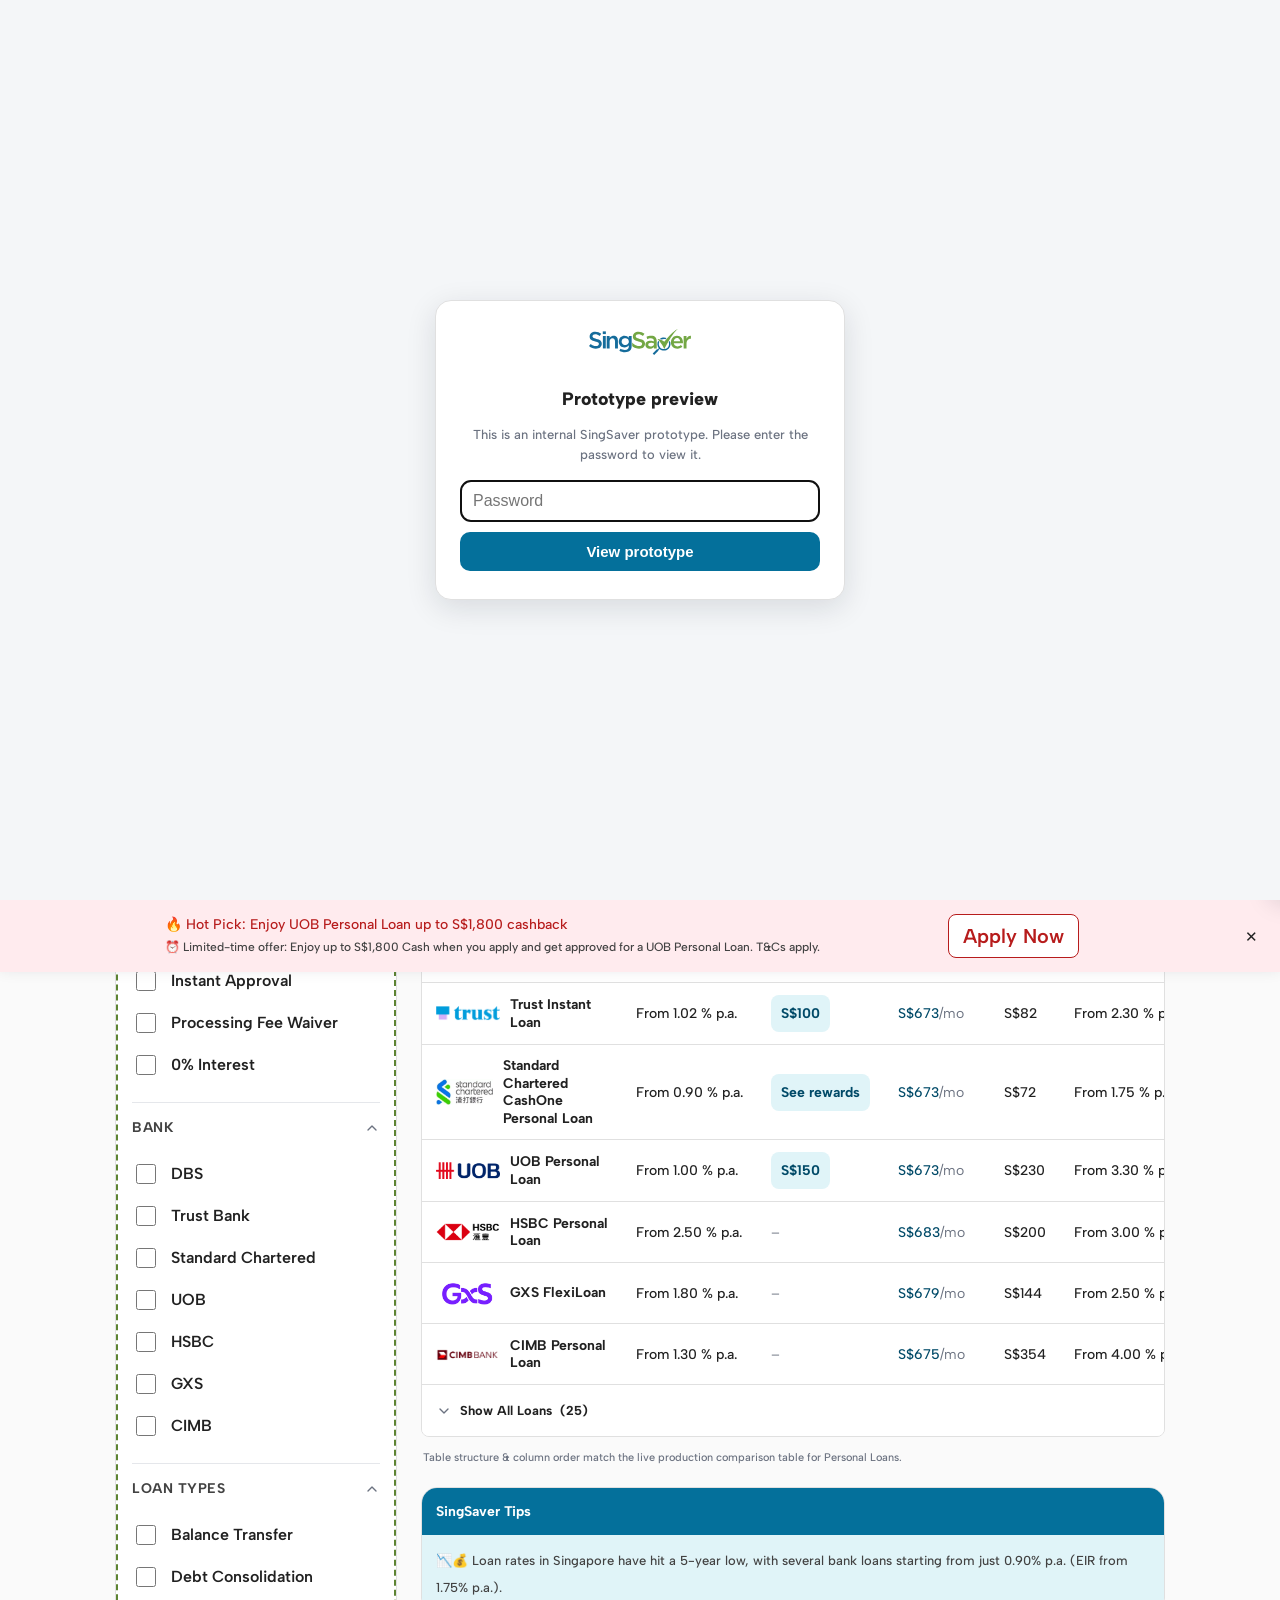
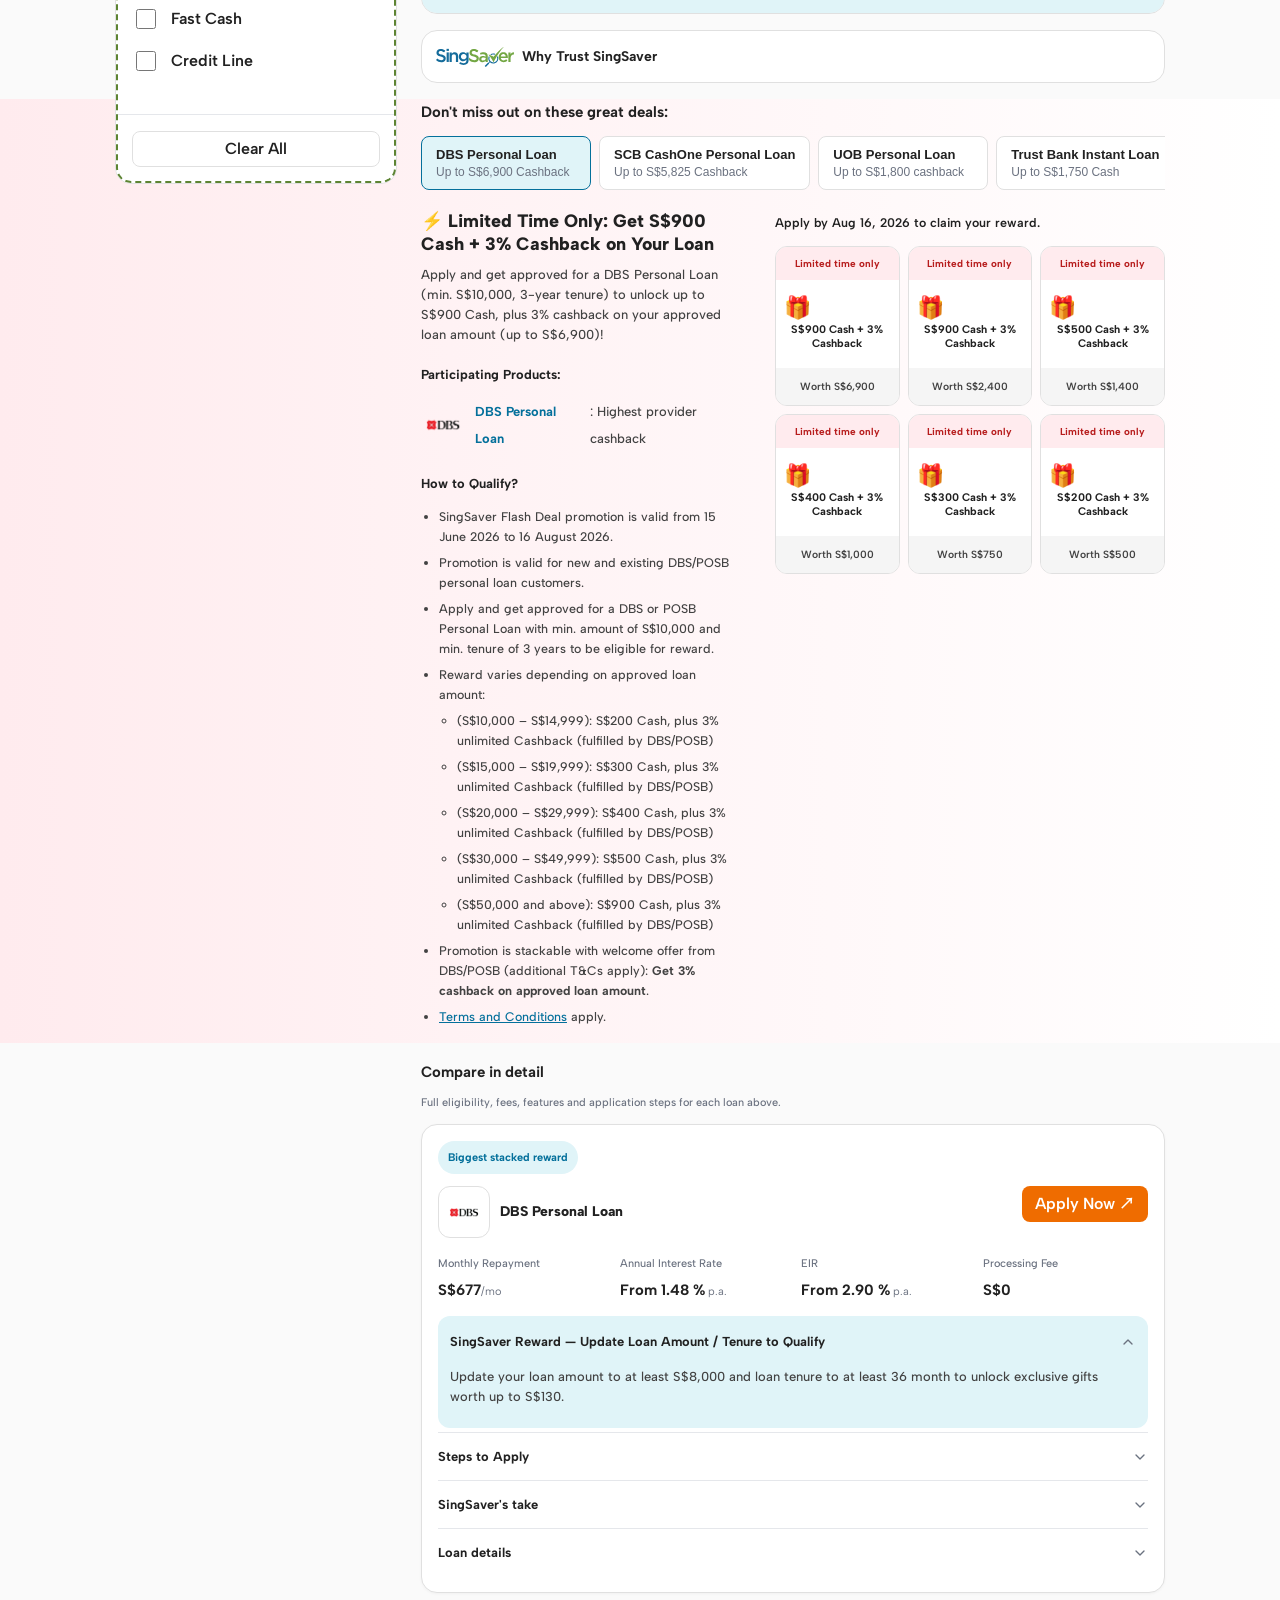
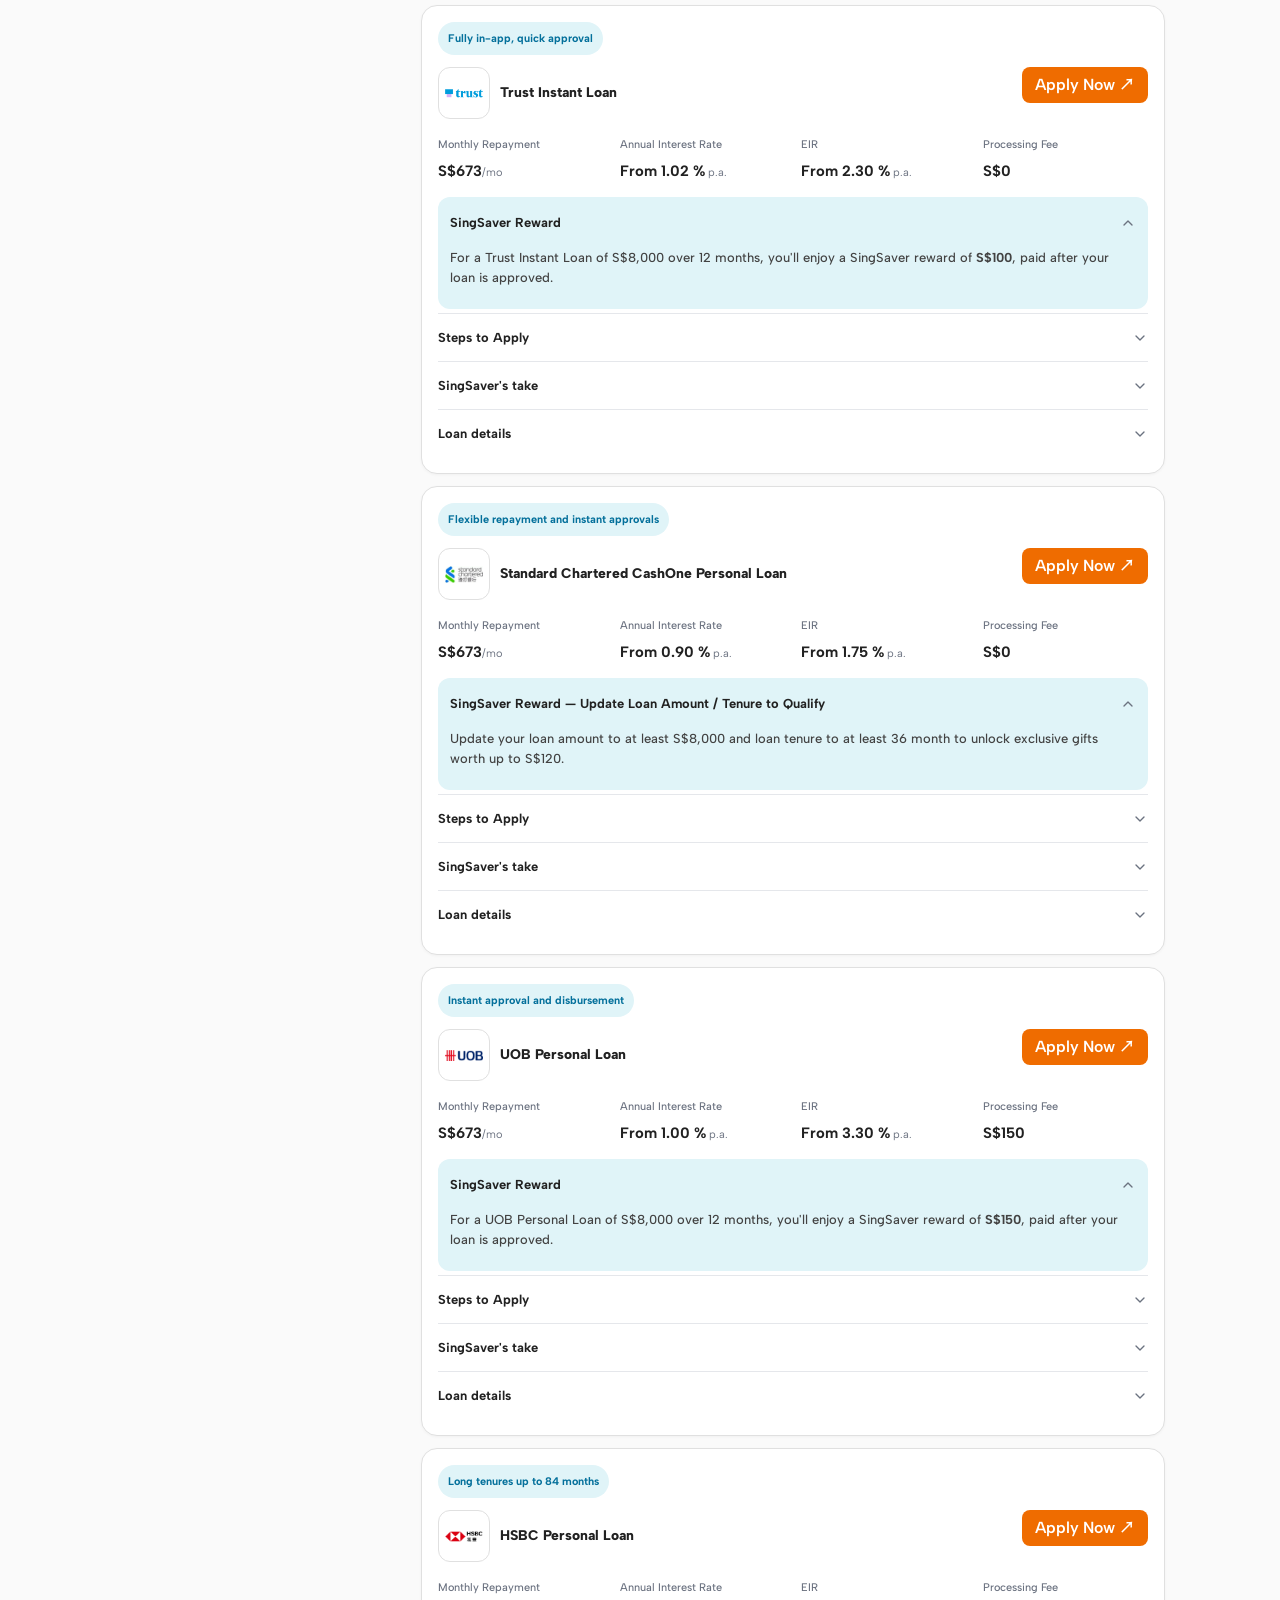
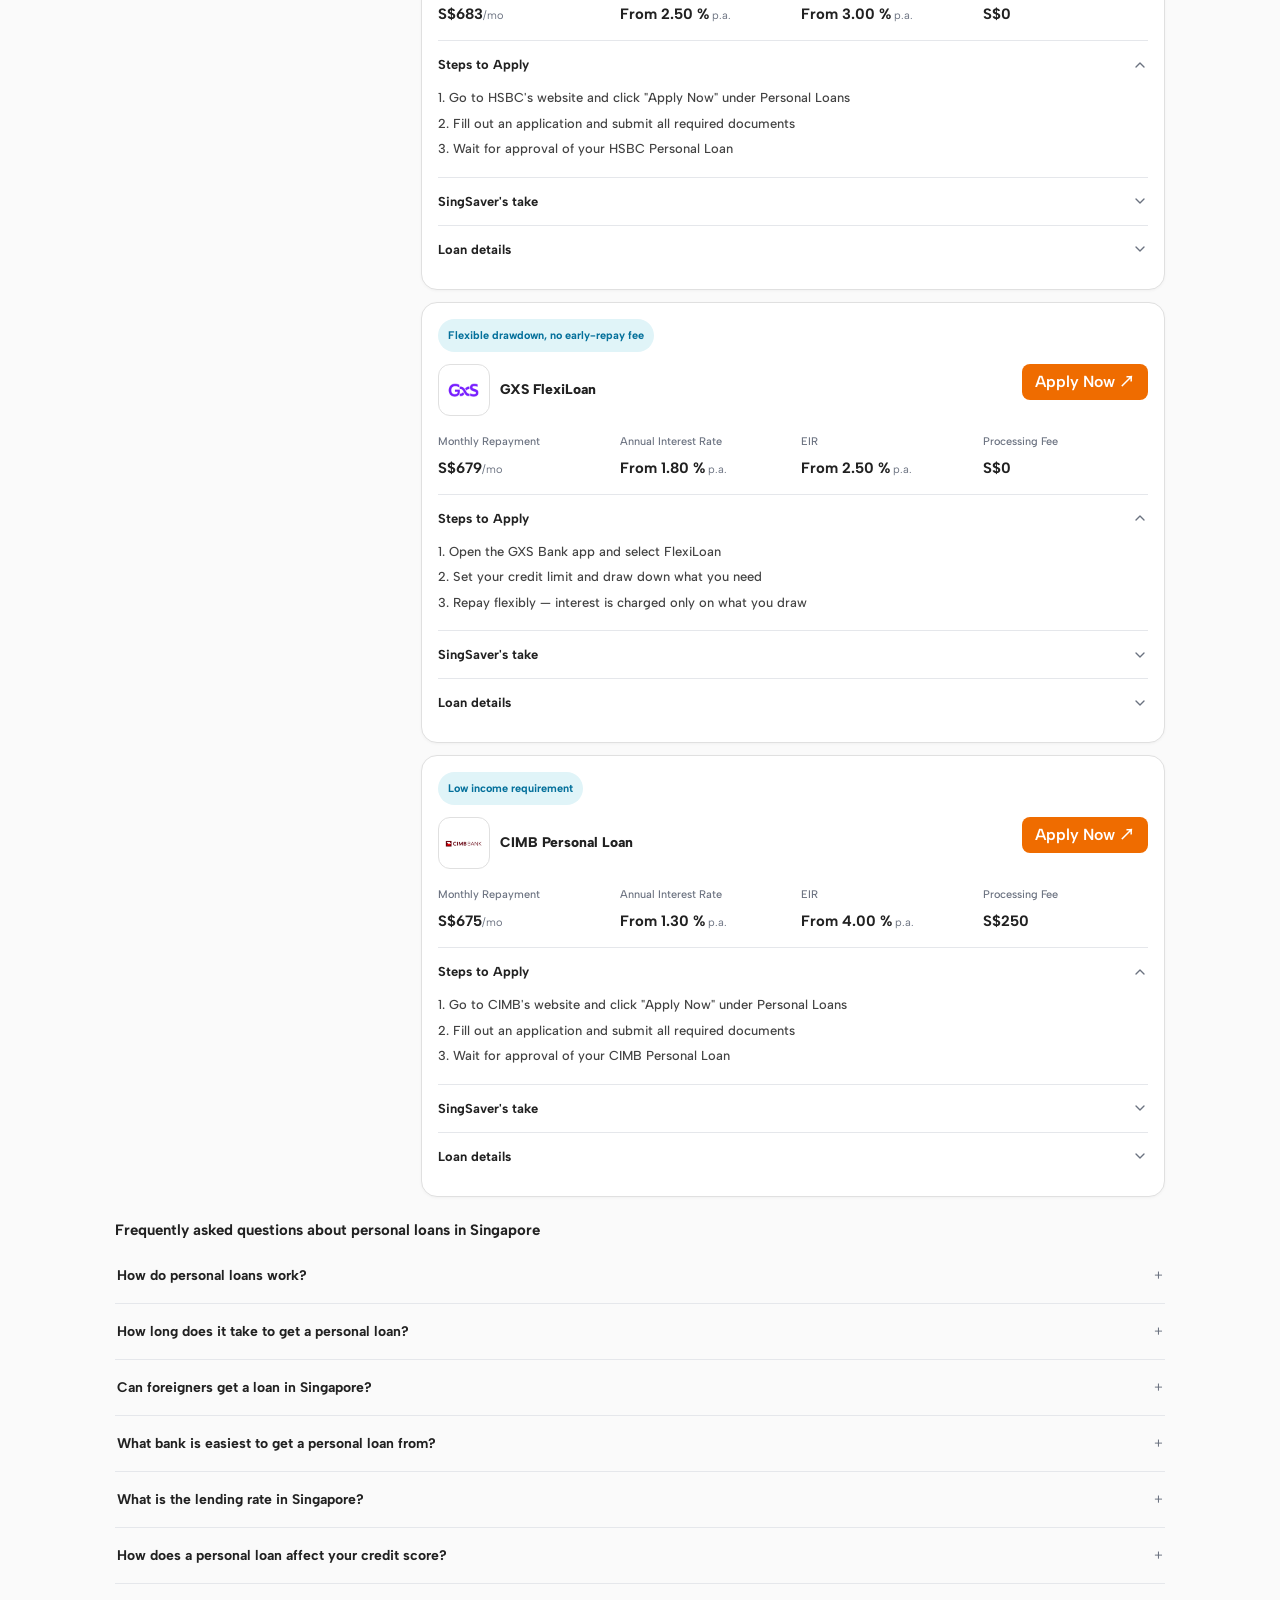
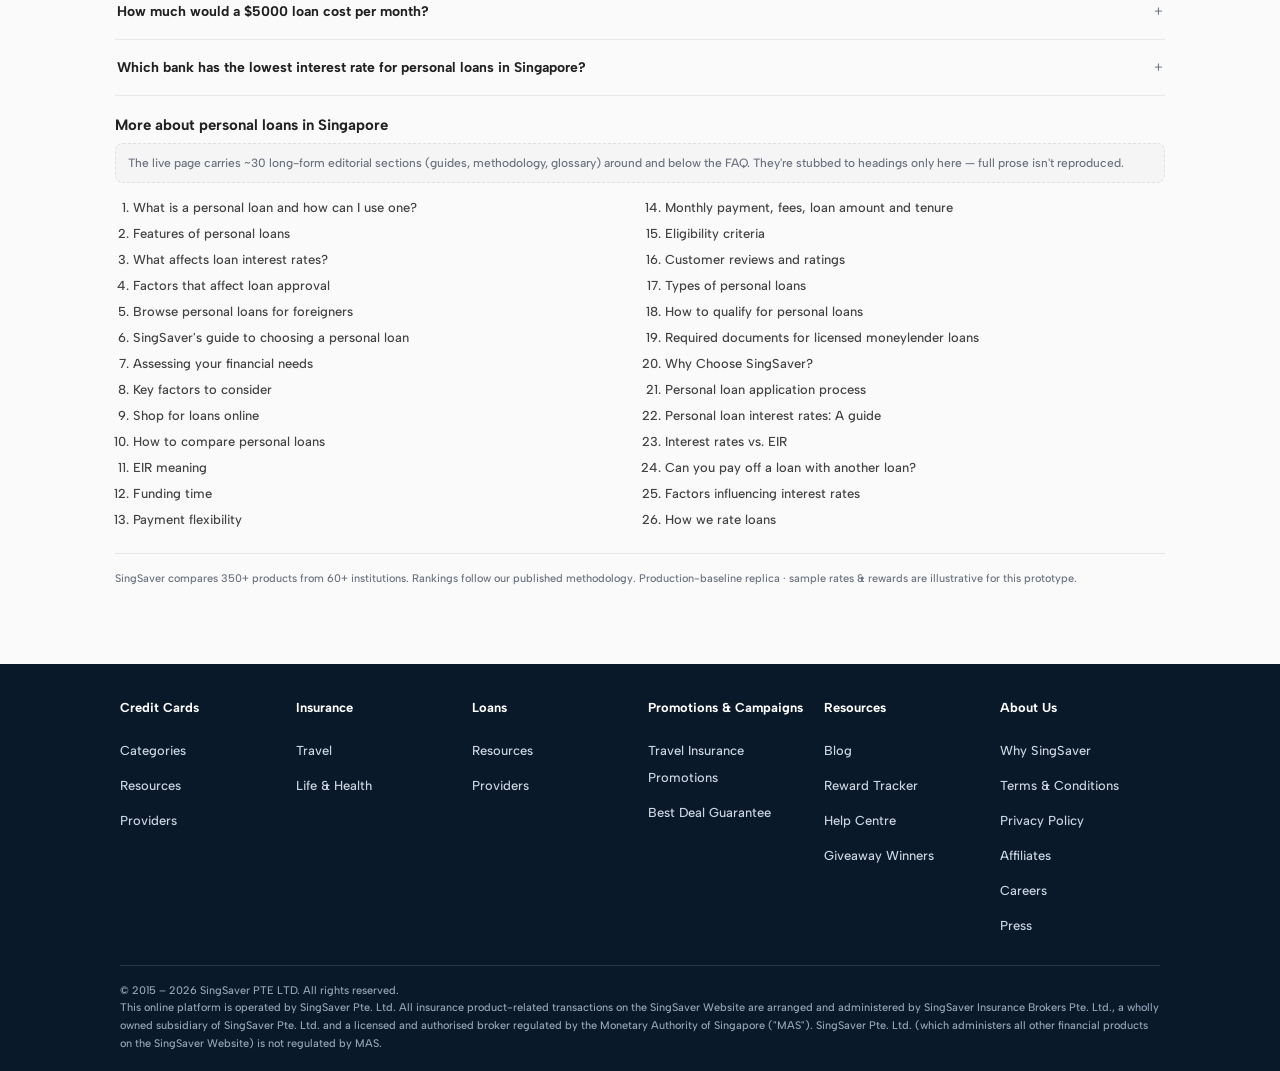
==== commit 704026a2: "change1: remove DS icons from Loan Types checkboxes (match Loan Features; filter logic unchanged)" ====
--- a/change1/index.html
+++ b/change1/index.html
@@ -1235,10 +1235,10 @@
           <summary class="sf-group__h sf-acc__sum">Loan Types<svg class="sf-acc__chev" viewBox="0 0 24 24" fill="none" aria-hidden="true" focusable="false"><path d="M6 9l6 6 6-6" stroke="currentColor" stroke-width="2" stroke-linecap="round" stroke-linejoin="round"/></svg></summary>
           <div class="sf-acc__body">
             <div id="sfLoanTypes" role="group" aria-label="Filter by loan type">
-              <label class="sf-check"><input type="checkbox" data-loantype="balance-transfer"><svg class="sf-ic" aria-hidden="true" focusable="false"><use href="#ic-balance-transfer"/></svg><span>Balance Transfer</span></label>
-              <label class="sf-check"><input type="checkbox" data-loantype="debt-consolidation"><svg class="sf-ic" aria-hidden="true" focusable="false"><use href="#ic-extension"/></svg><span>Debt Consolidation</span></label>
-              <label class="sf-check"><input type="checkbox" data-loantype="fast-cash"><svg class="sf-ic" aria-hidden="true" focusable="false"><use href="#ic-bolt"/></svg><span>Fast Cash</span></label>
-              <label class="sf-check"><input type="checkbox" data-loantype="credit-line"><svg class="sf-ic" aria-hidden="true" focusable="false"><use href="#ic-credit-card"/></svg><span>Credit Line</span></label>
+              <label class="sf-check"><input type="checkbox" data-loantype="balance-transfer"><span>Balance Transfer</span></label>
+              <label class="sf-check"><input type="checkbox" data-loantype="debt-consolidation"><span>Debt Consolidation</span></label>
+              <label class="sf-check"><input type="checkbox" data-loantype="fast-cash"><span>Fast Cash</span></label>
+              <label class="sf-check"><input type="checkbox" data-loantype="credit-line"><span>Credit Line</span></label>
             </div>
           </div>
         </details>
